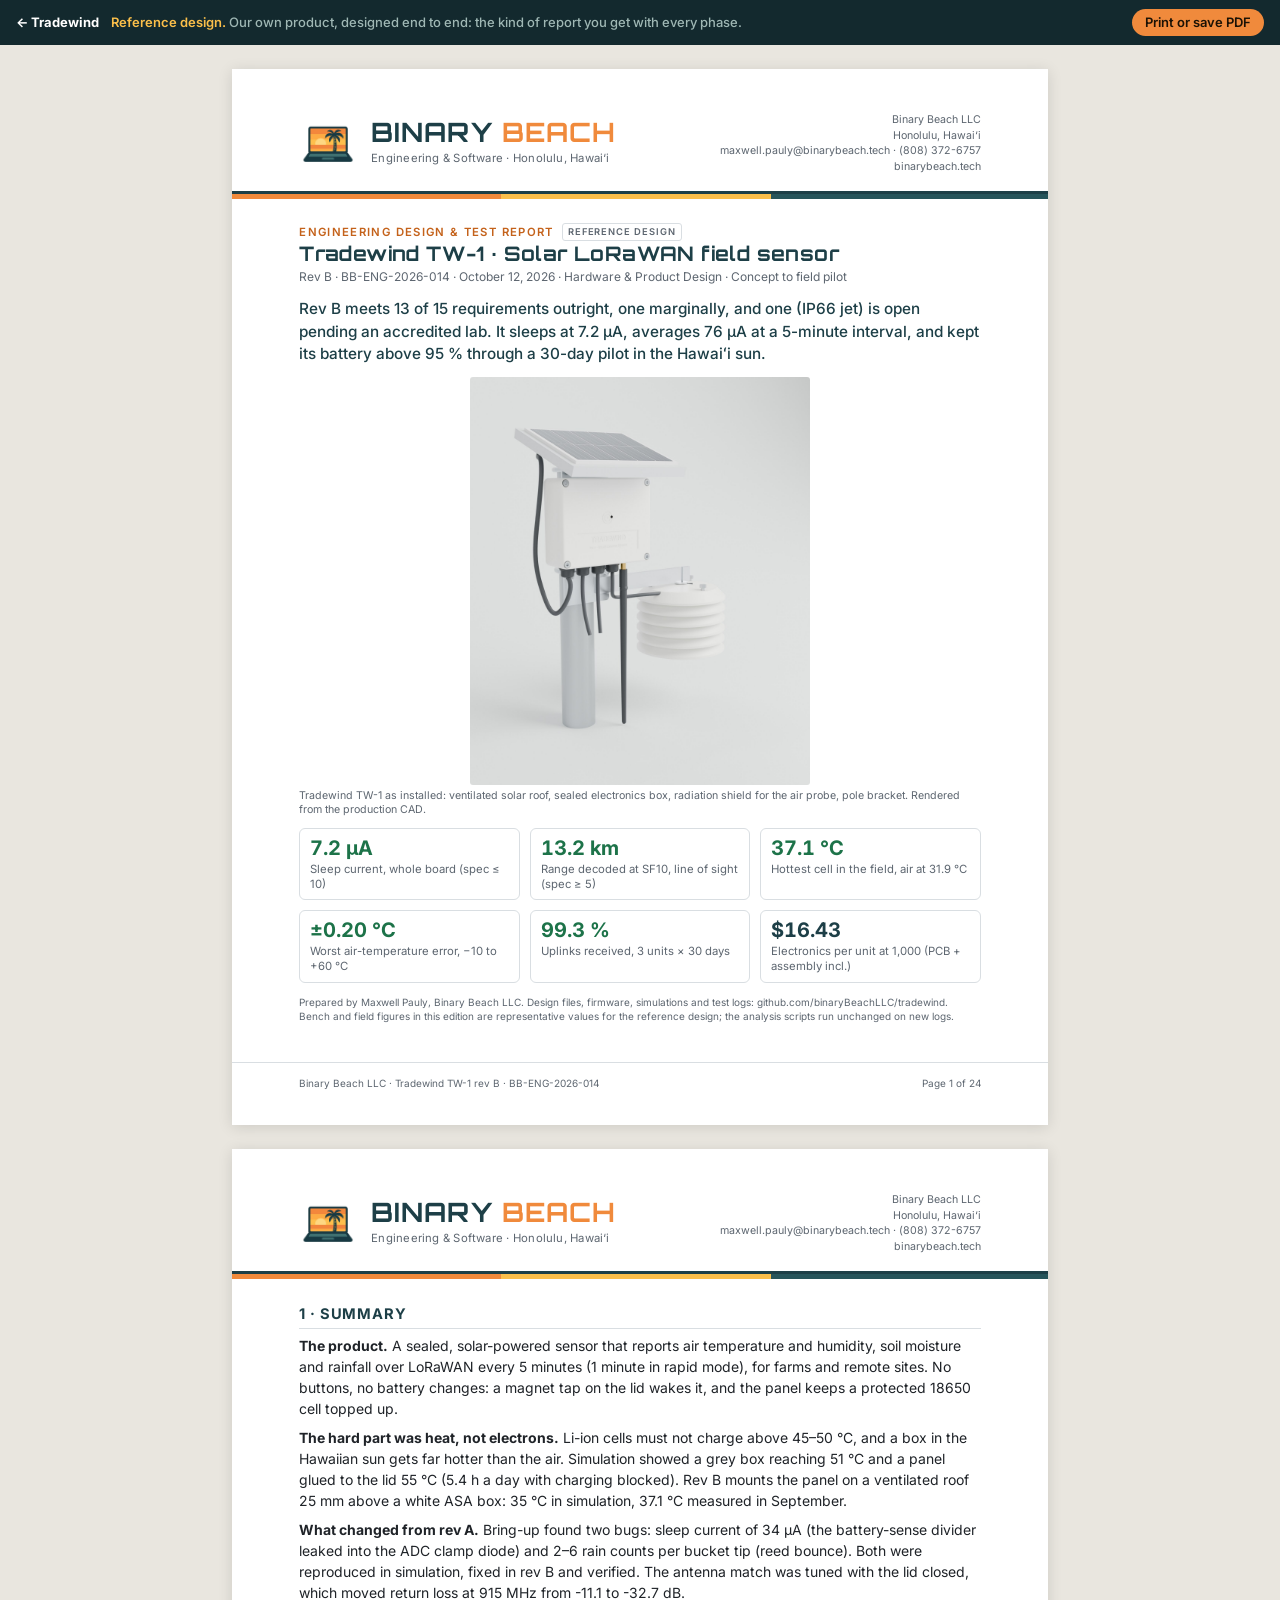
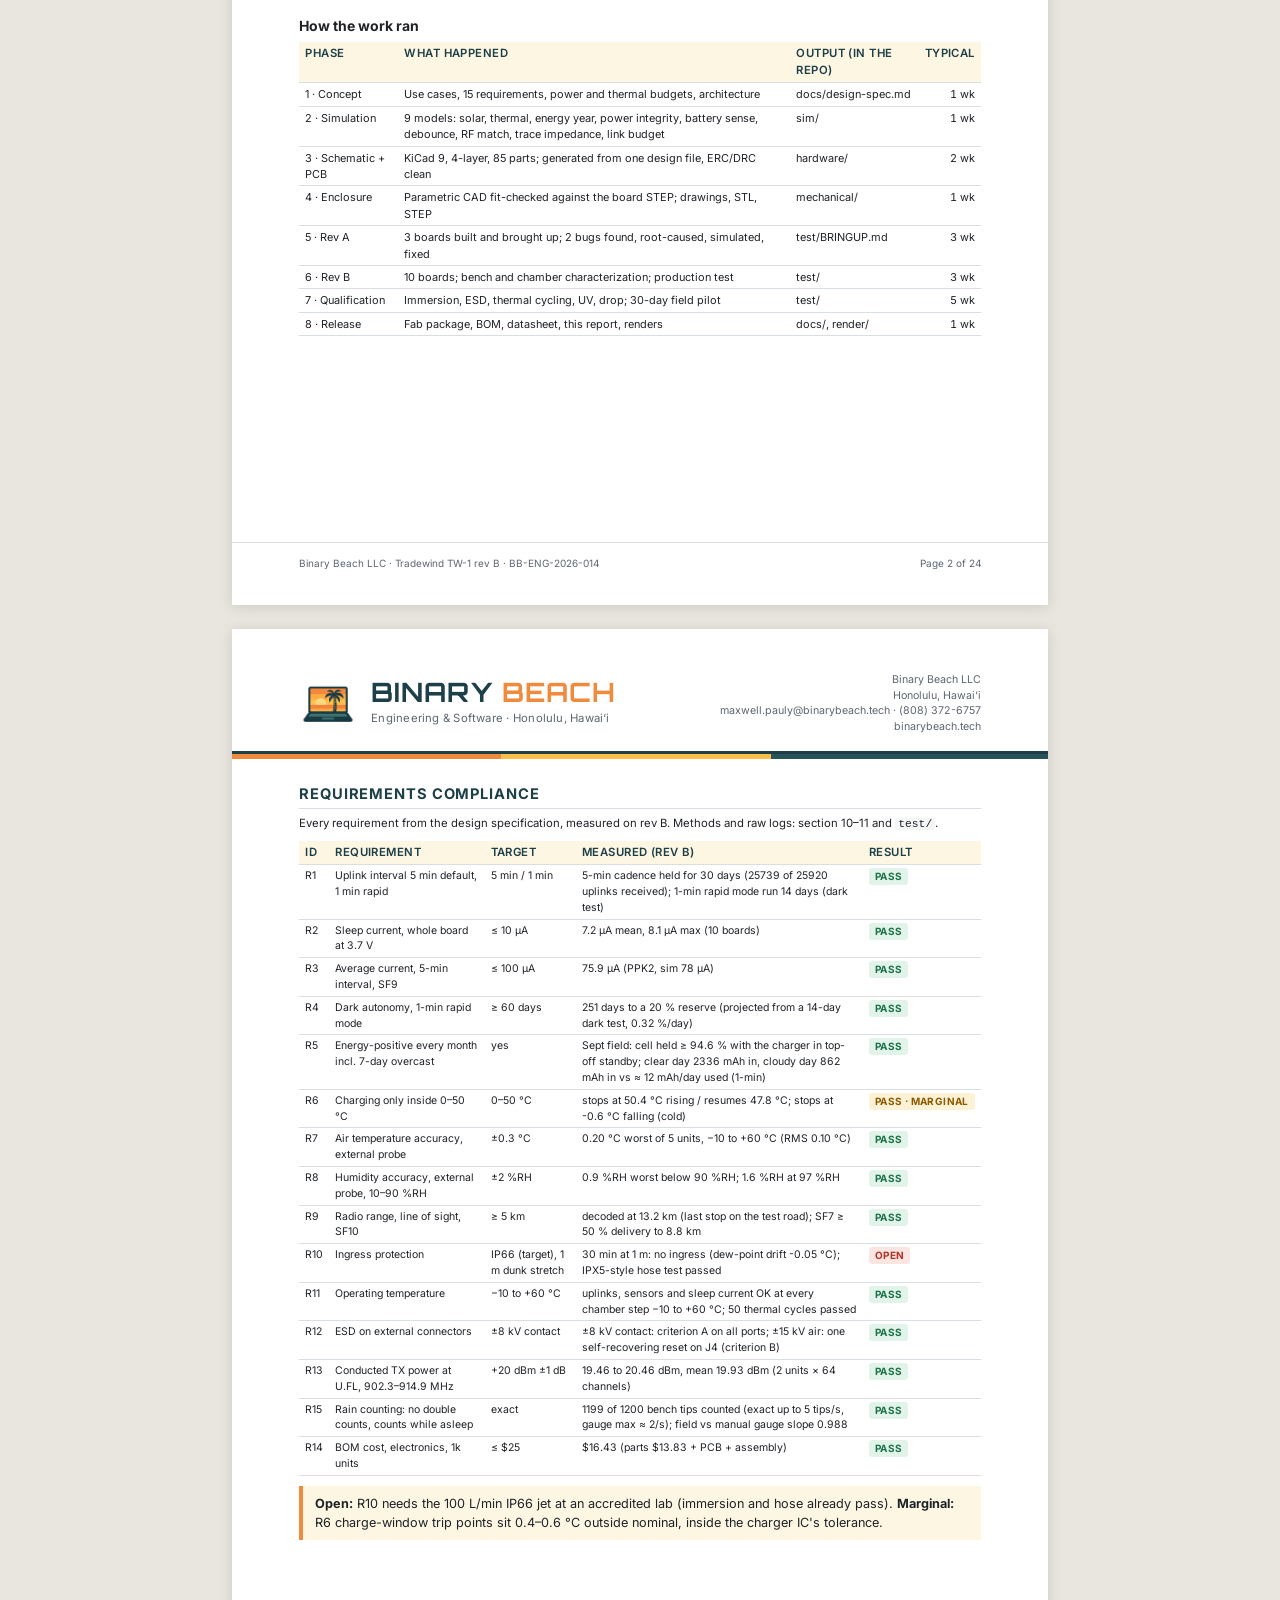
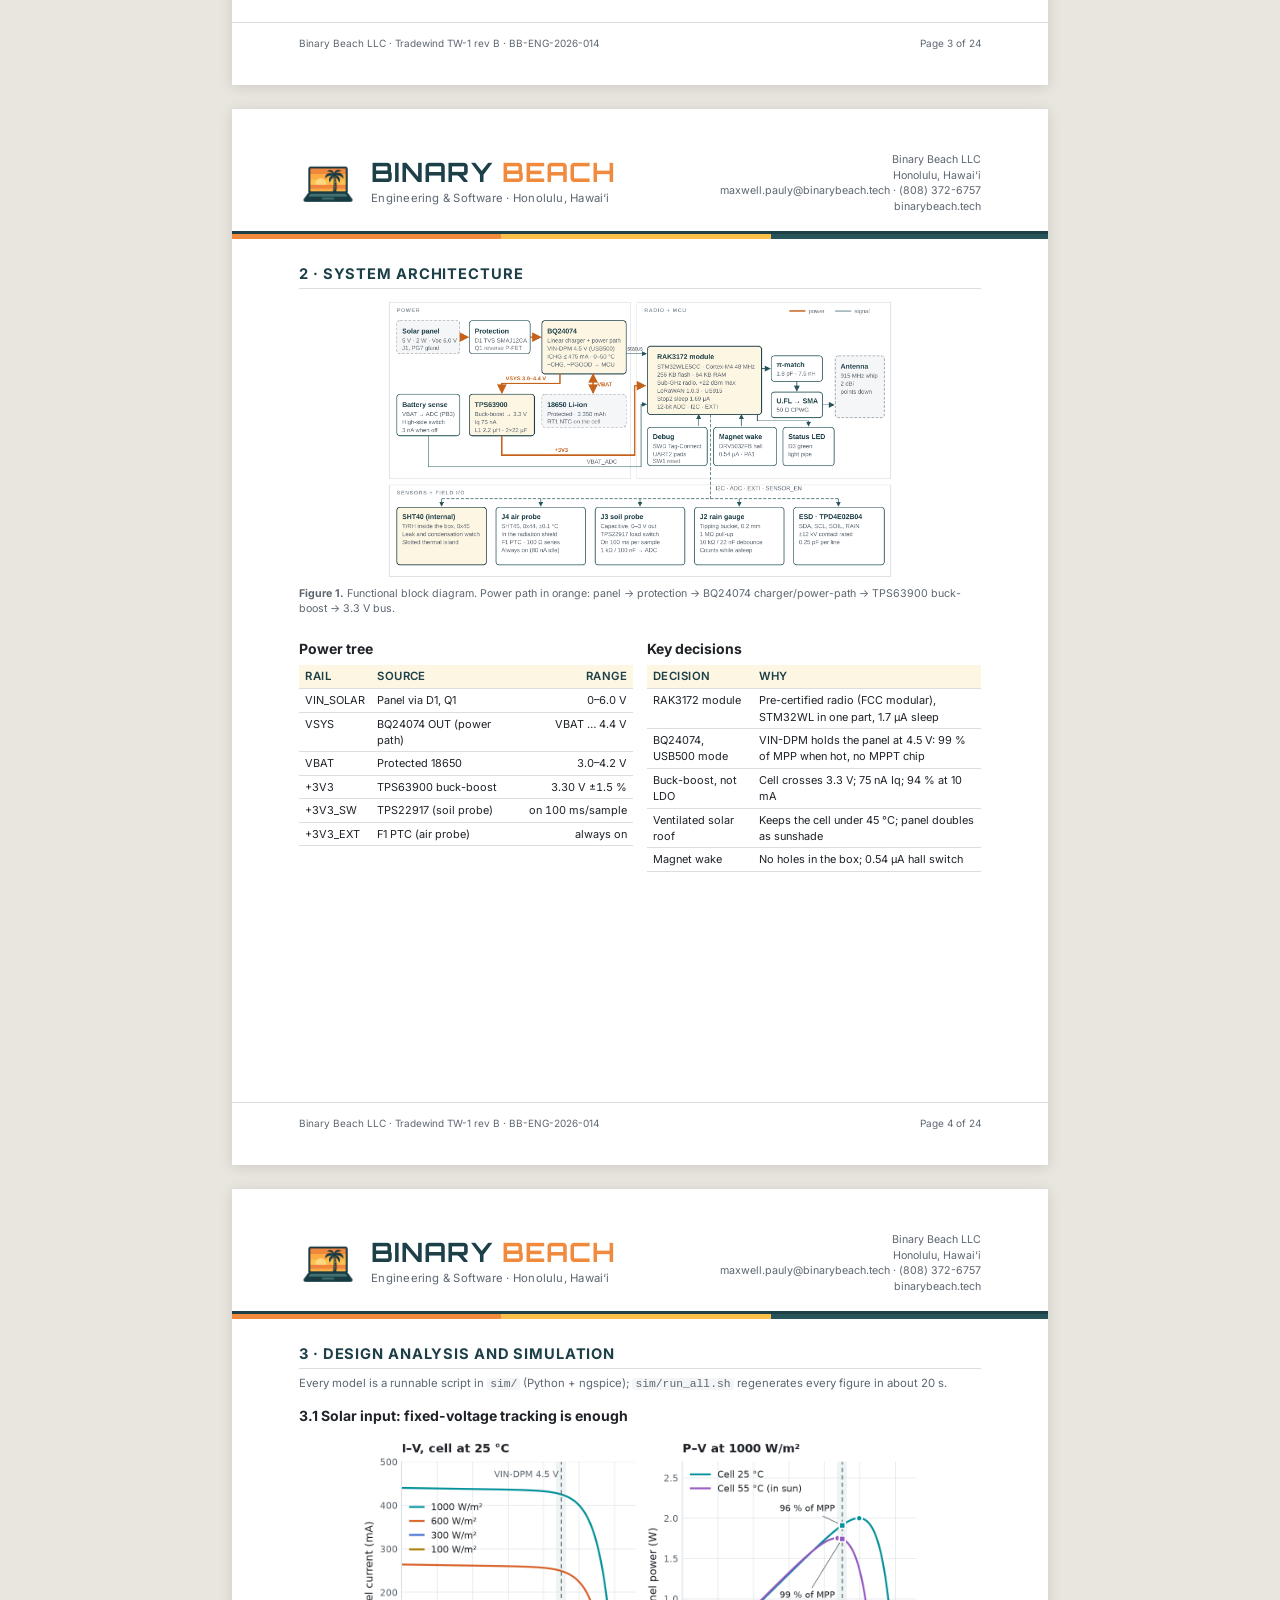
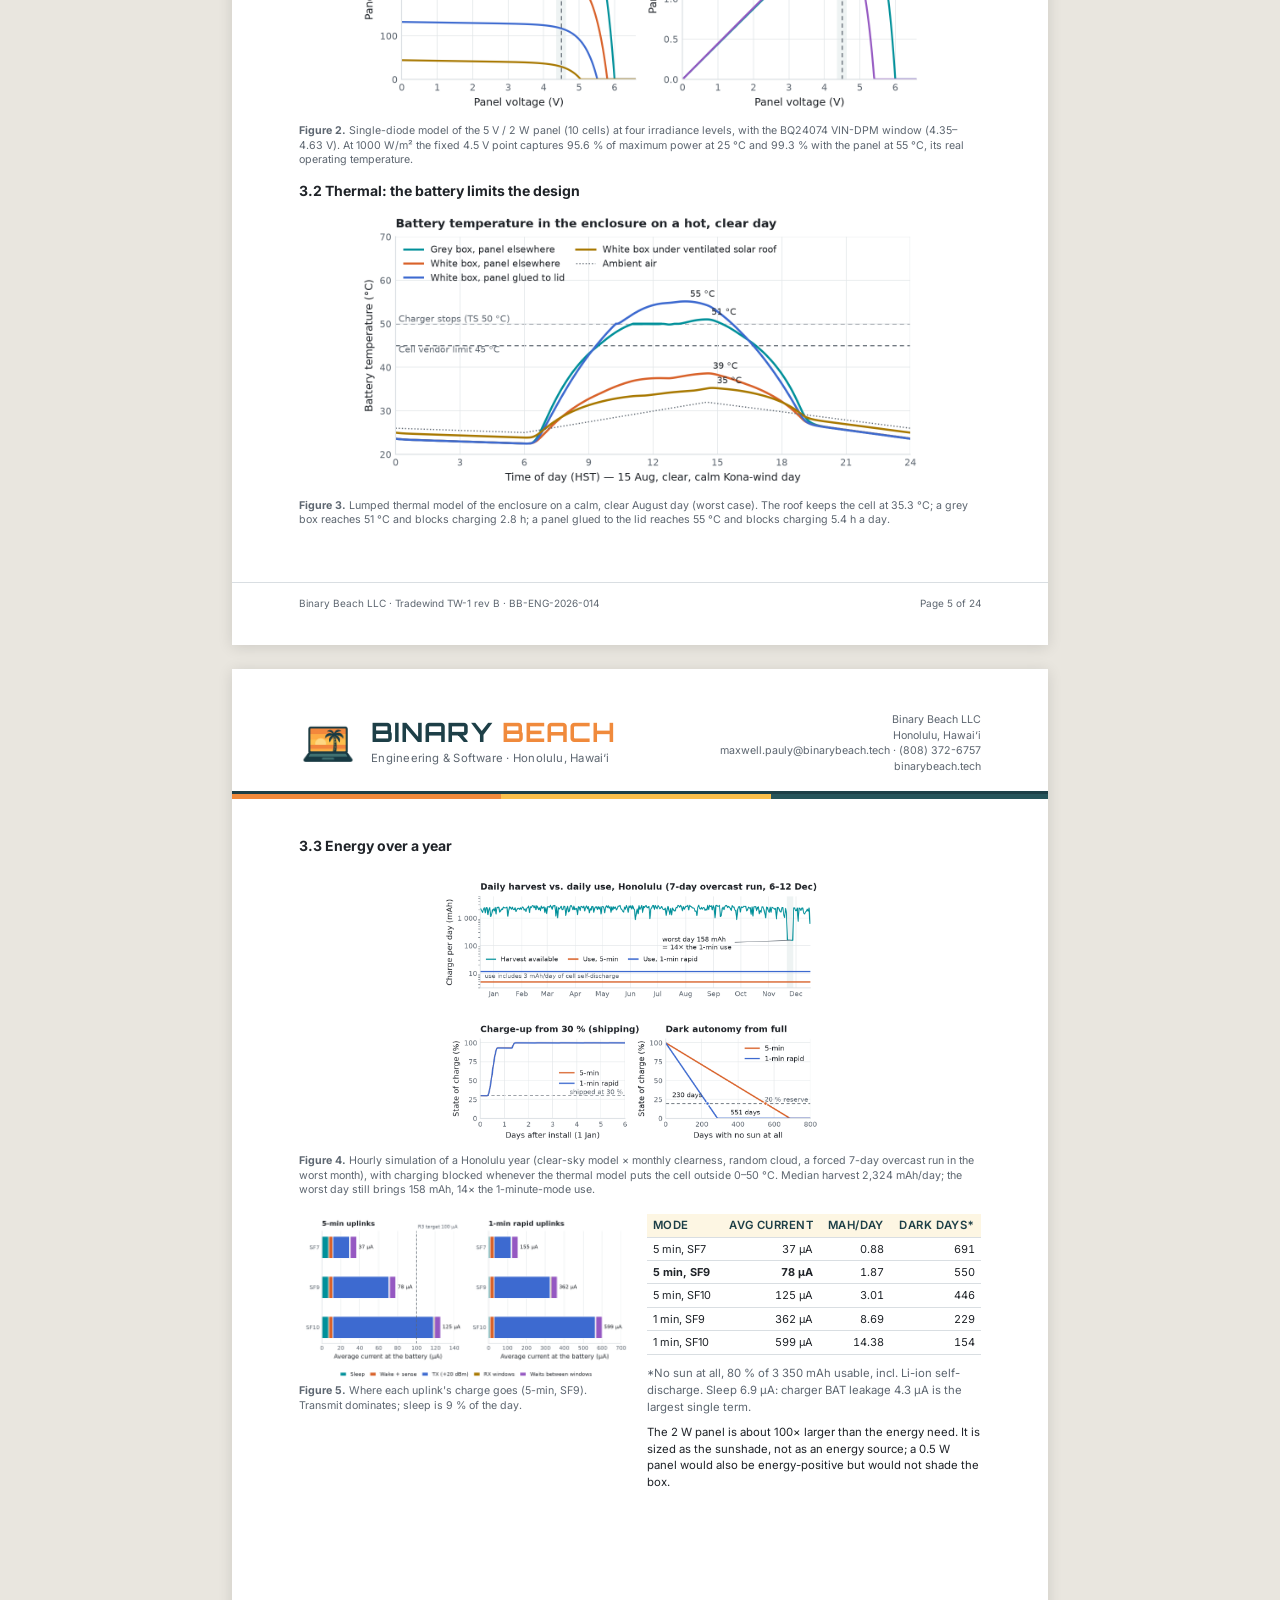
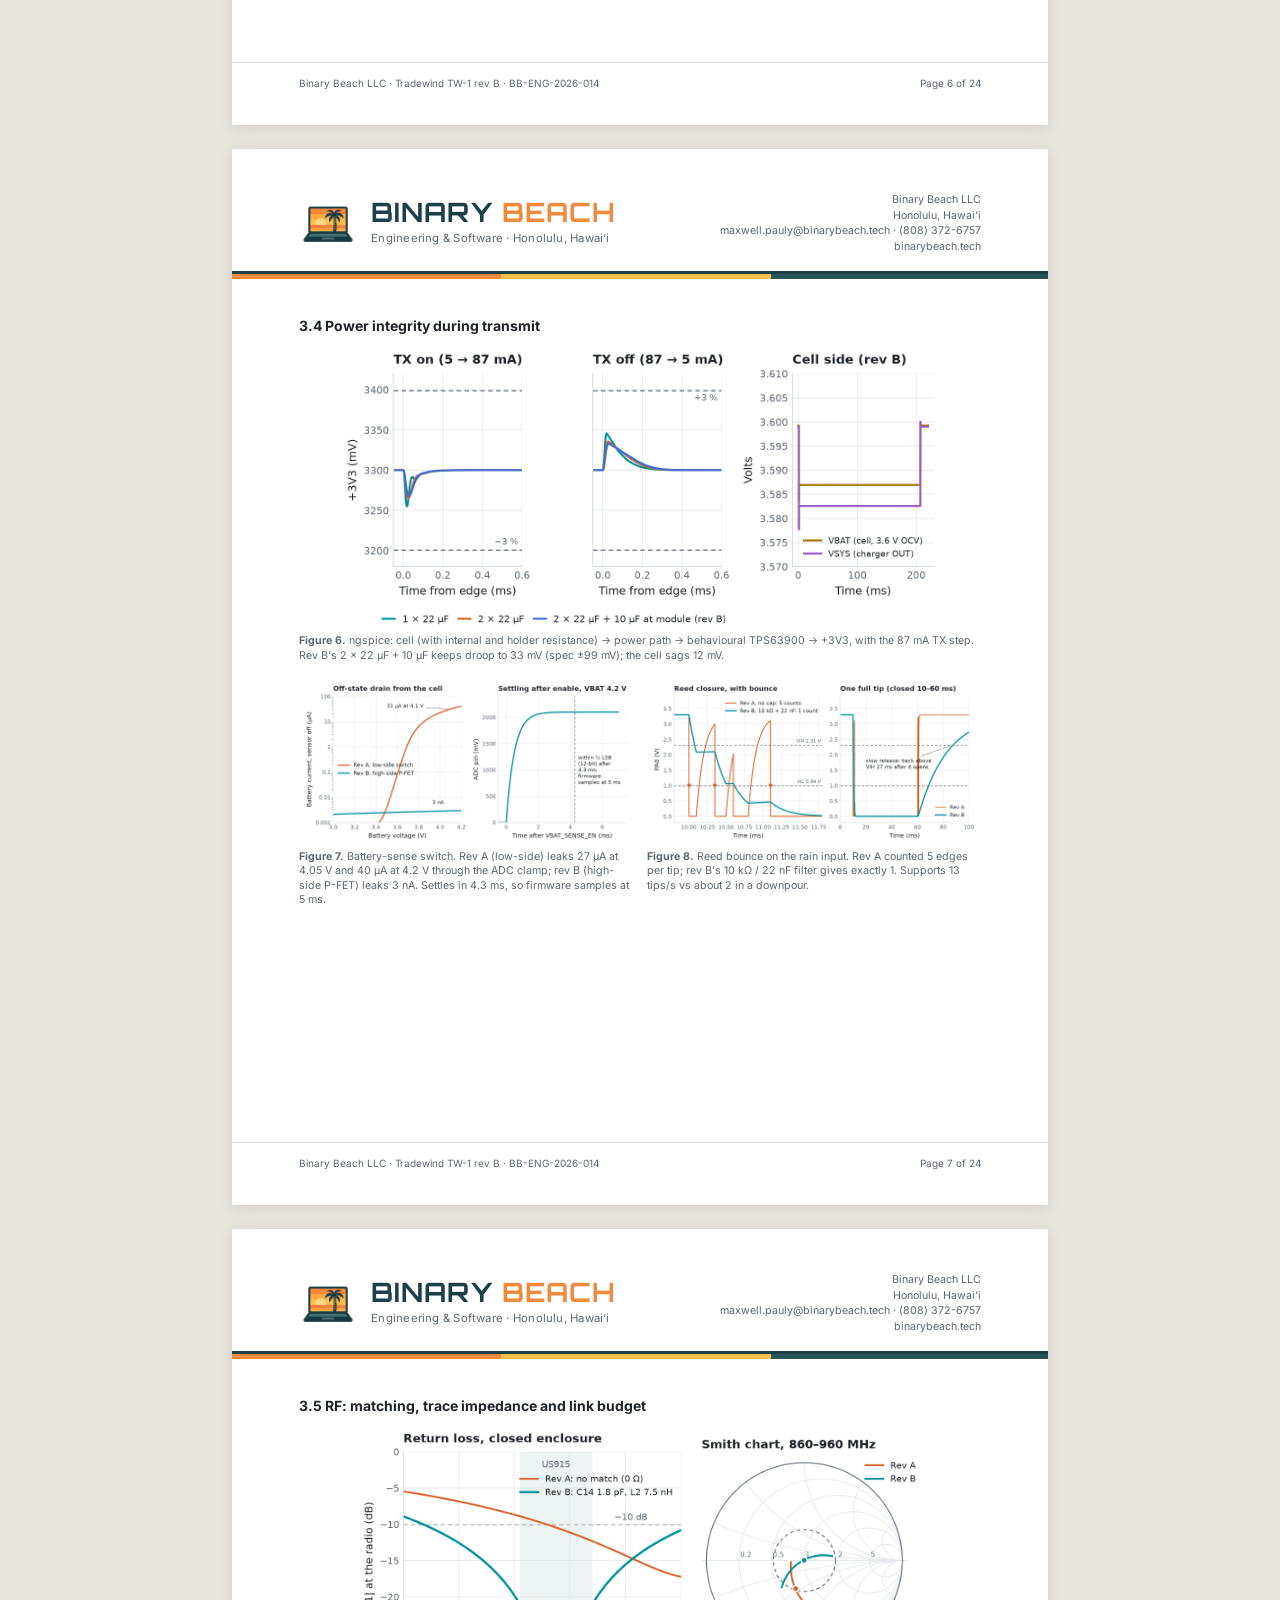
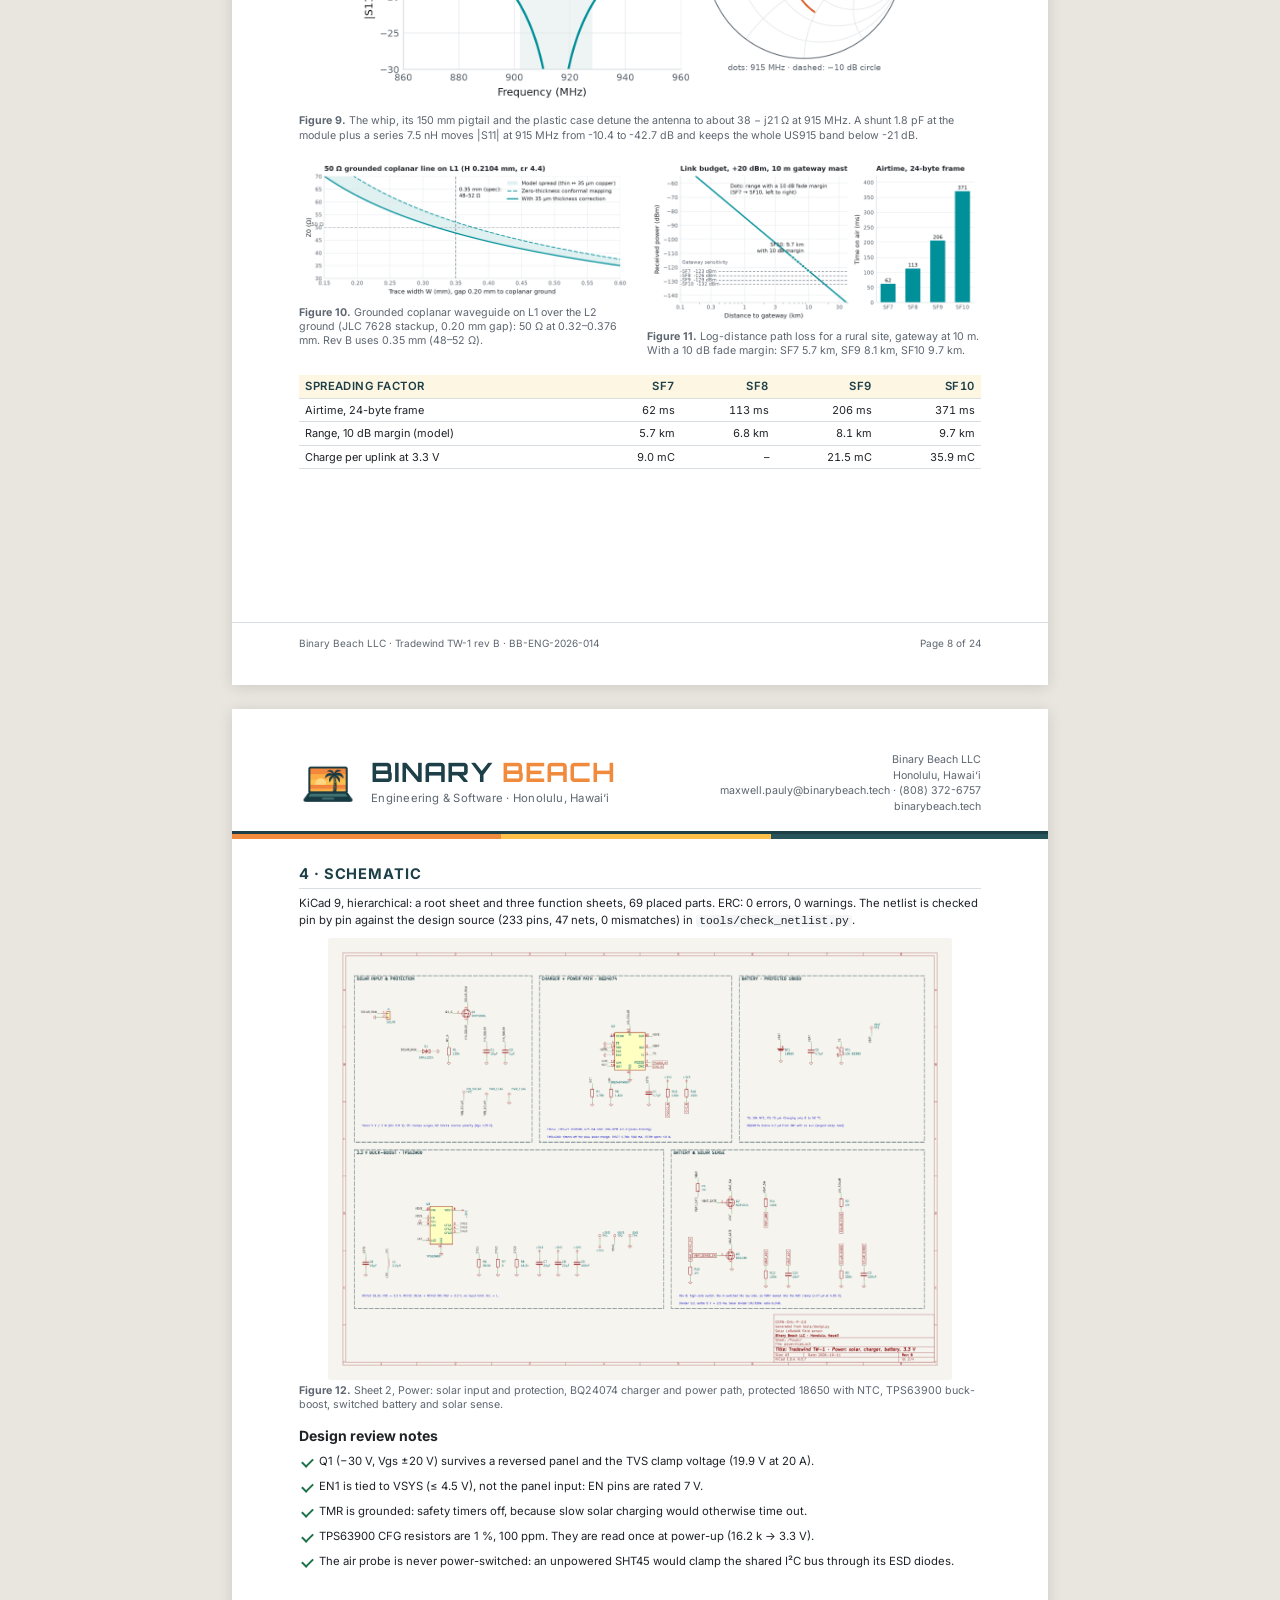
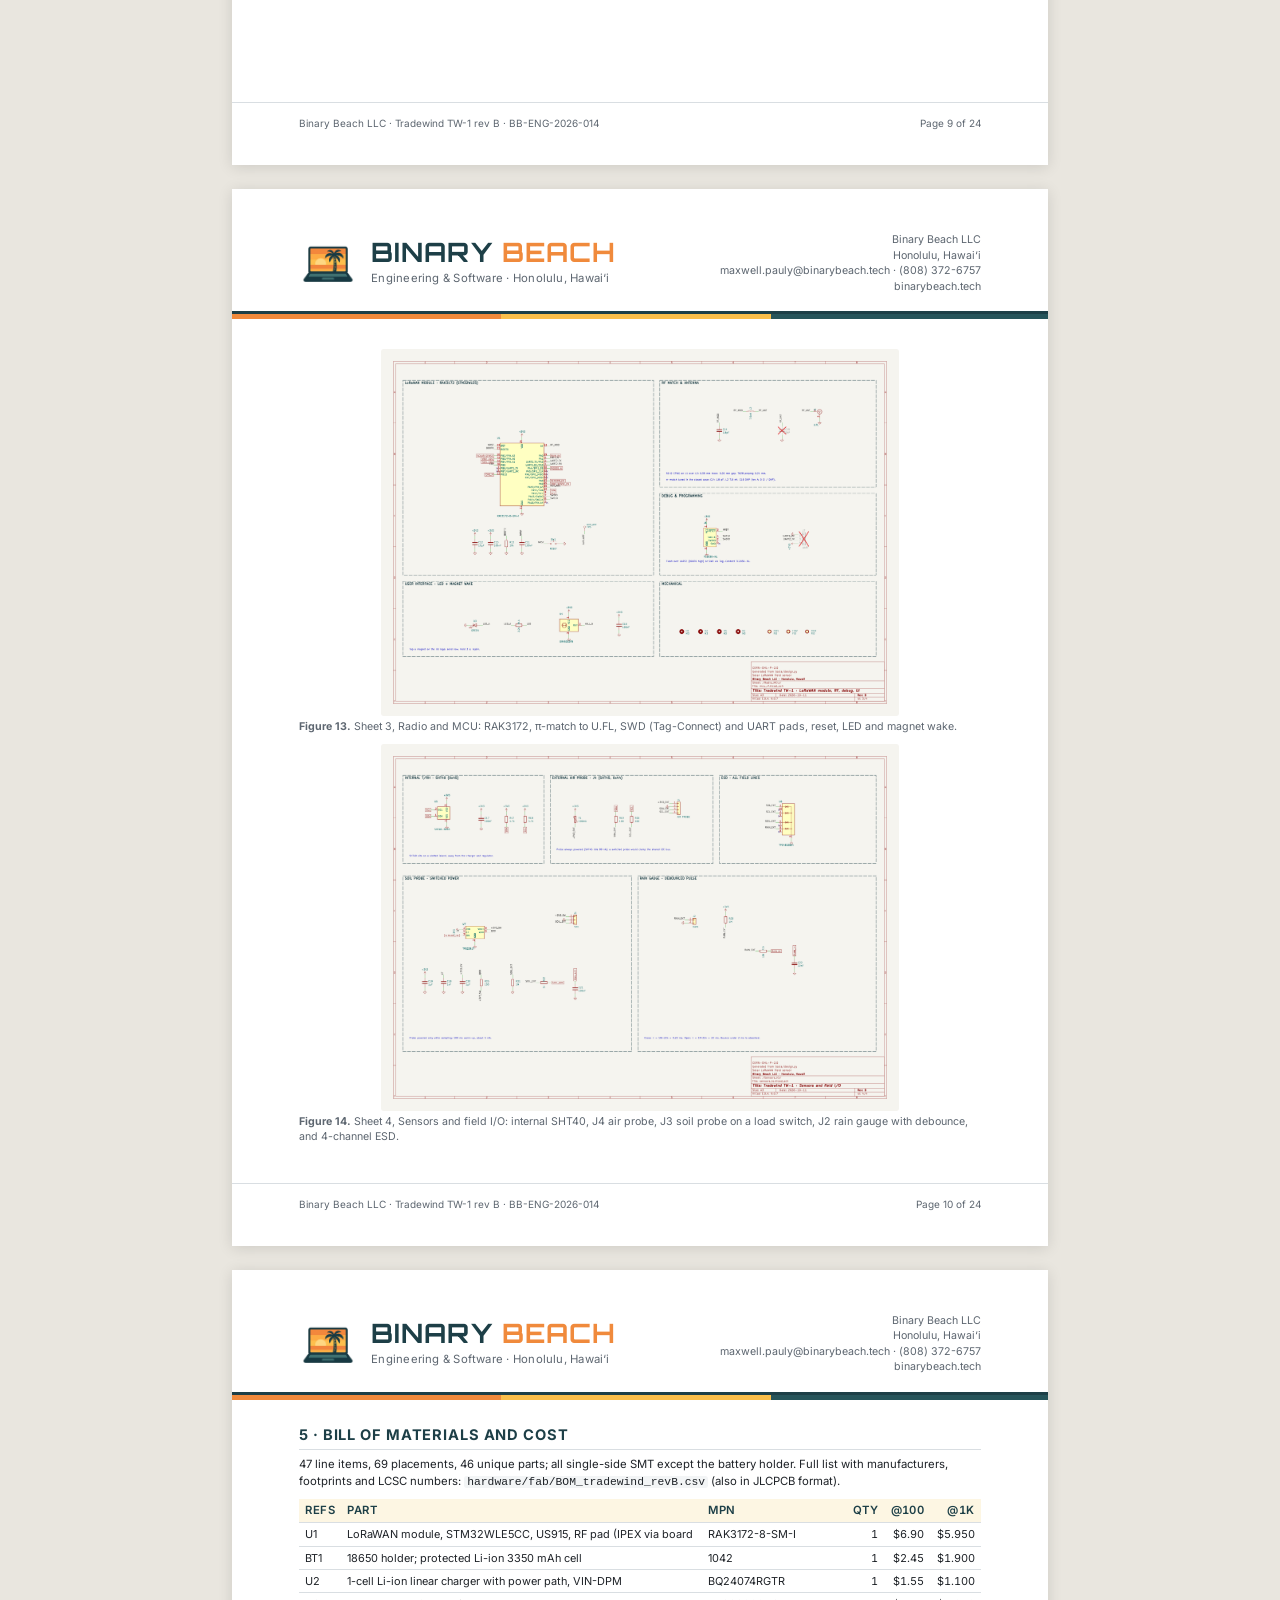
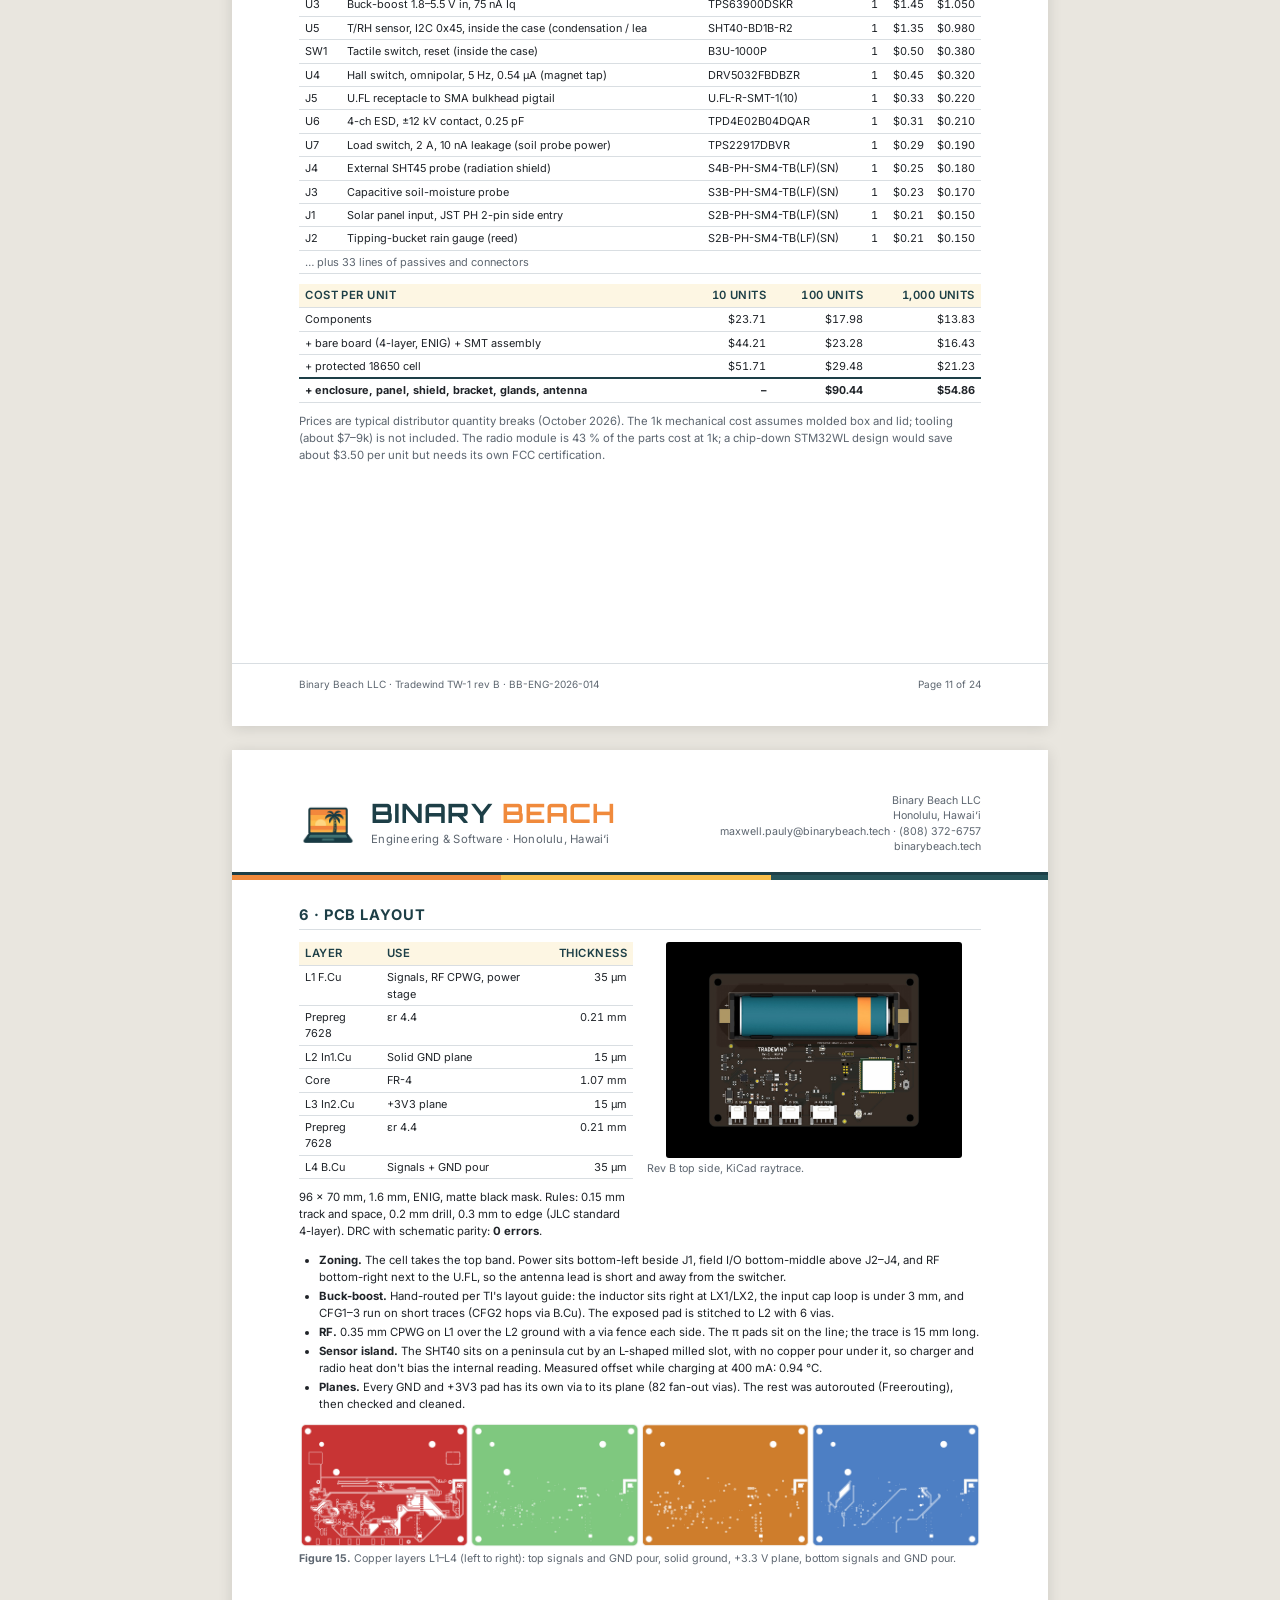
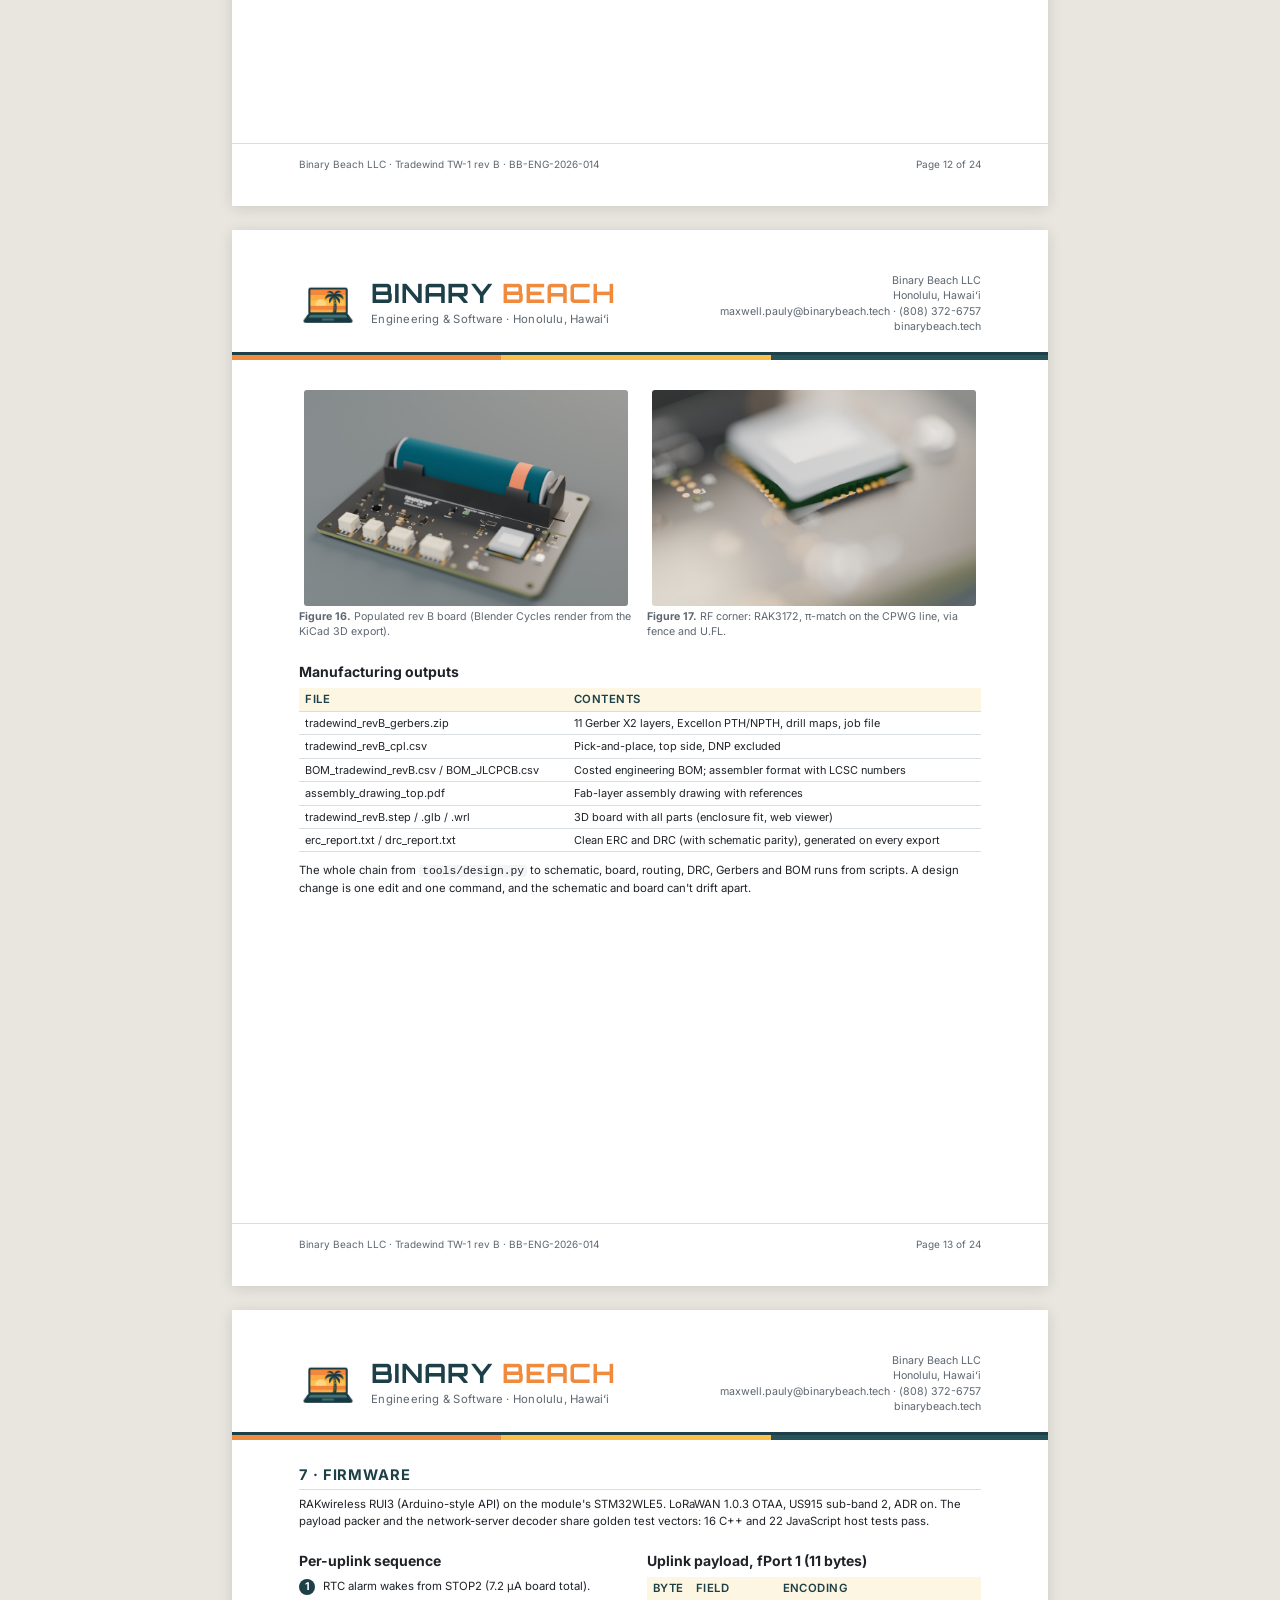
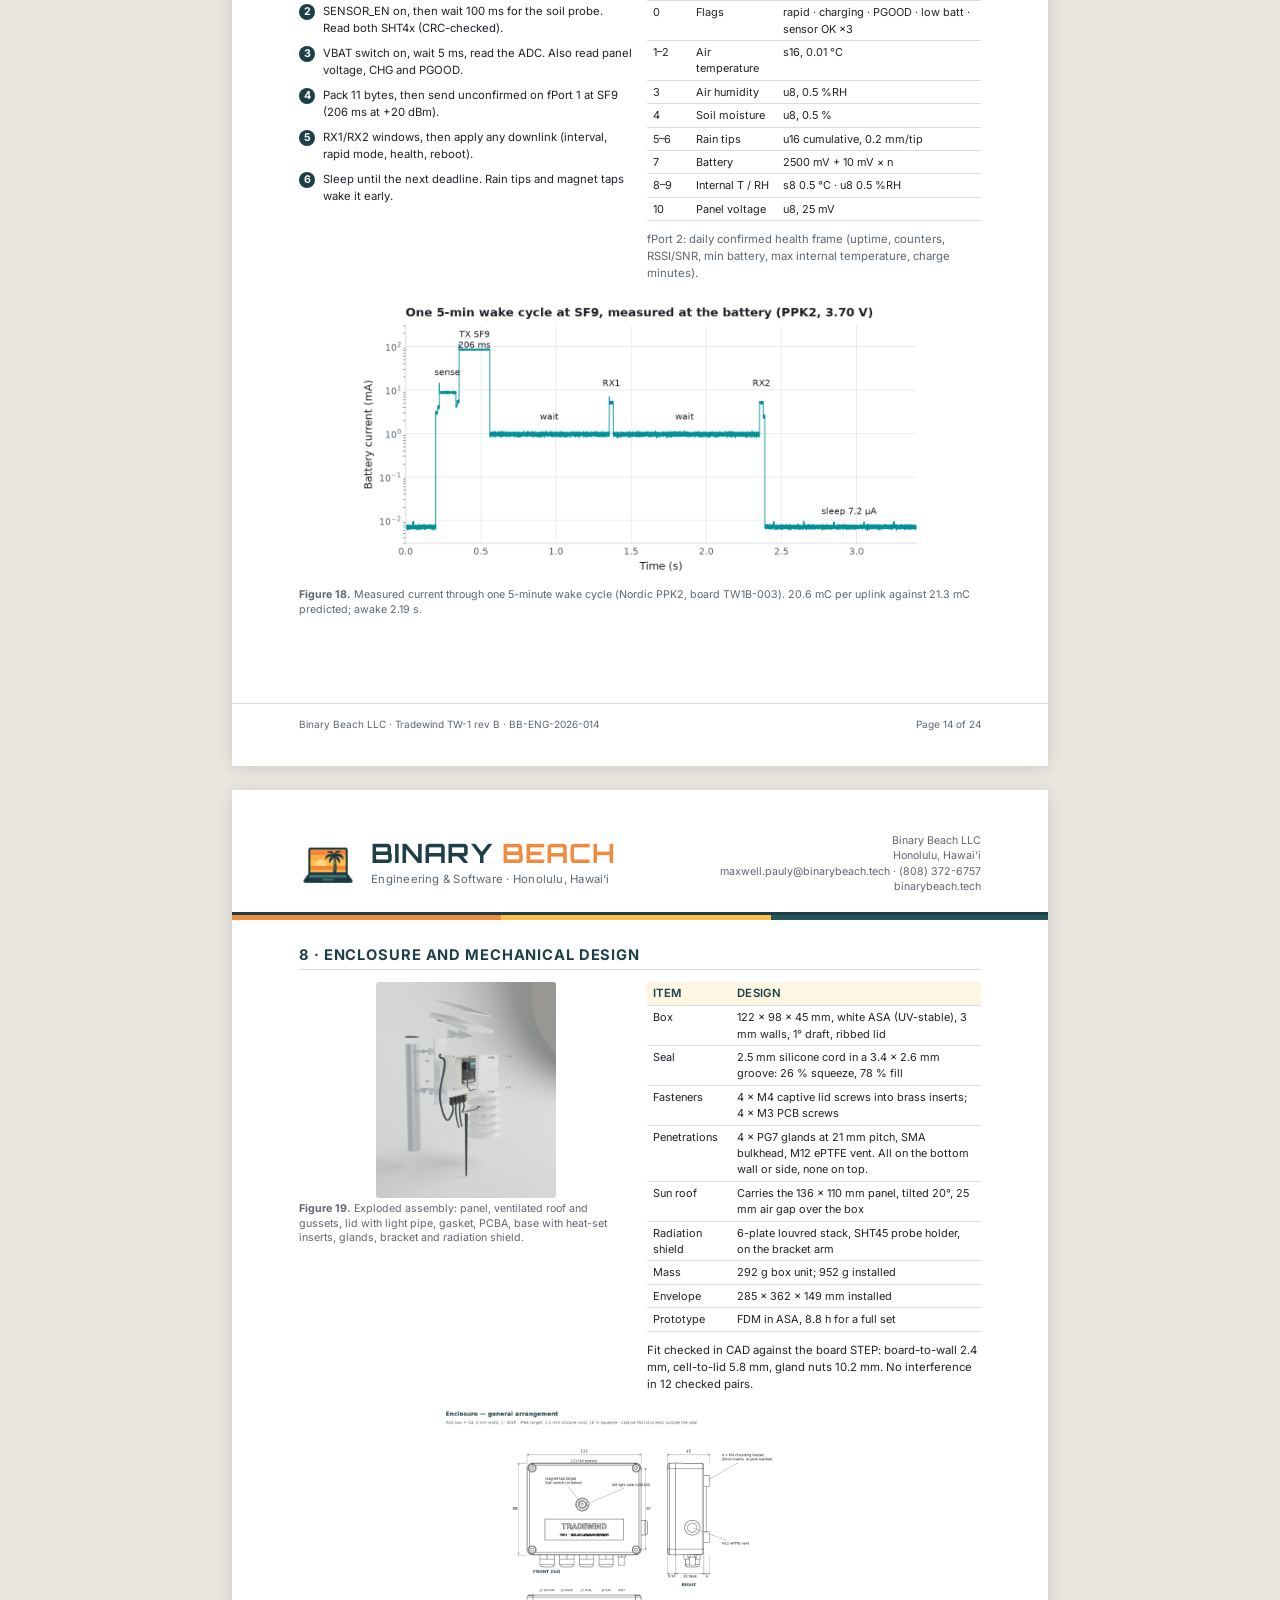
==== docs/report/index.html @ 9e1e72b5 "Tradewind TW-1 rev B: solar LoRaWAN field sensor, concept to field pilot Design-as-code KiCad 9 proj" ====
<!doctype html><html lang="en"><head><meta charset="utf-8"><meta name="viewport" content="width=device-width,initial-scale=1">
<title>Tradewind TW-1 Design &amp; Test Report</title>
<link rel="icon" href="img/logo.png"><link rel="stylesheet" href="letterhead.css">
<style>
.body h2:first-child{margin-top:0}
figure img{border-radius:3px;max-height:3.0in;width:auto!important;max-width:100%}
.grid2 figure img{max-height:2.25in}
figure.tall img{max-height:4.6in}
figure.sch2 img{max-height:3.82in}
figure.hero img{max-height:4.25in}
figcaption{font-size:8pt;line-height:1.35}
table.small{font-size:8.2pt}
.body{padding-top:.25in}
@media print{.page{width:8.5in;max-width:none}.lh,.body,.ft{padding-left:.7in;padding-right:.7in}.lh .contact{display:block}
.grid2{grid-template-columns:1fr 1fr}.stats{grid-template-columns:repeat(var(--n,3),1fr)}.kv{grid-template-columns:150px 1fr}}
.grid2 figure{margin:4px 0 8px}
code{font-size:8.5pt;background:#f3f5f6;padding:0 3px;border-radius:3px}
table.small td,table.small th{padding:3px 6px}
.page{height:auto}
@media print{.page{min-height:11in;height:11in;overflow:hidden}}
</style>
<script>
(function(){var embed=new URLSearchParams(location.search).has('embed')||window.self!==window.top;
if(embed){document.documentElement.classList.add('embed');return}
if(new URLSearchParams(location.search).has('print'))return;
document.addEventListener('DOMContentLoaded',function(){var b=document.createElement('div');b.className='rp-bar';
b.innerHTML='<a href="/hardware/tradewind/">← Tradewind</a><span><b>Reference design.</b> Our own product, designed end to end: the kind of report you get with every phase.</span><button type="button">Print or save PDF</button>';
b.querySelector('button').addEventListener('click',function(){print()});document.body.prepend(b)})})();
</script></head><body>
<div class="page"><div class="lh"><img src="img/logo.png" alt=""><div><div class="wm">BINARY <span>BEACH</span></div>
<div class="tag">Engineering &amp; Software · Honolulu, Hawai‘i</div></div>
<div class="contact">Binary Beach LLC<br>Honolulu, Hawai‘i<br>maxwell.pauly@binarybeach.tech · (808) 372-6757<br>binarybeach.tech</div></div><div class="stripe"></div><div class="body">
<div class="doctype">Engineering design &amp; test report <span class="sample">Reference design</span></div>
<h1>Tradewind TW-1 · Solar LoRaWAN field sensor</h1>
<div class="meta">Rev B · BB-ENG-2026-014 · October 12, 2026 · Hardware &amp; Product Design · Concept to field pilot</div>
<p class="short">Rev B meets 13 of 15 requirements outright, one marginally, and one (IP66 jet) is open pending an accredited lab.
It sleeps at 7.2 µA, averages 76 µA at a 5-minute interval, and kept its battery
above 95 % through a 30-day pilot in the Hawaiʻi sun.</p>
<figure class="hero" style="margin:6px 0 10px"><img src="img/r_product_hero.jpg" style="width:100%;margin:0 auto" alt=""><figcaption>Tradewind TW-1 as installed: ventilated solar roof, sealed electronics box, radiation shield for the air probe, pole bracket. Rendered from the production CAD.</figcaption></figure>
<div class="stats" style="--n:3">
  <div class="stat good"><b>7.2 µA</b><span>Sleep current, whole board (spec ≤ 10)</span></div>
  <div class="stat good"><b>13.2 km</b><span>Range decoded at SF10, line of sight (spec ≥ 5)</span></div>
  <div class="stat good"><b>37.1 °C</b><span>Hottest cell in the field, air at 31.9 °C</span></div>
  <div class="stat good"><b>±0.20 °C</b><span>Worst air-temperature error, −10 to +60 °C</span></div>
  <div class="stat good"><b>99.3 %</b><span>Uplinks received, 3 units × 30 days</span></div>
  <div class="stat"><b>$16.43</b><span>Electronics per unit at 1,000 (PCB + assembly incl.)</span></div>
</div>
<p class="fine">Prepared by Maxwell Pauly, Binary Beach LLC. Design files, firmware, simulations and test logs: github.com/binaryBeachLLC/tradewind.
Bench and field figures in this edition are representative values for the reference design; the analysis scripts run unchanged on new logs.</p>
</div><div class="ft"><span>Binary Beach LLC · Tradewind TW-1 rev B · BB-ENG-2026-014</span><span>Page 1 of 24</span></div></div>
<div class="page"><div class="lh"><img src="img/logo.png" alt=""><div><div class="wm">BINARY <span>BEACH</span></div>
<div class="tag">Engineering &amp; Software · Honolulu, Hawai‘i</div></div>
<div class="contact">Binary Beach LLC<br>Honolulu, Hawai‘i<br>maxwell.pauly@binarybeach.tech · (808) 372-6757<br>binarybeach.tech</div></div><div class="stripe"></div><div class="body">
<h2>1 · Summary</h2>
<p><b>The product.</b> A sealed, solar-powered sensor that reports air temperature and humidity, soil moisture and rainfall
over LoRaWAN every 5 minutes (1 minute in rapid mode), for farms and remote sites. No buttons, no battery changes:
a magnet tap on the lid wakes it, and the panel keeps a protected 18650 cell topped up.</p>
<p><b>The hard part was heat, not electrons.</b> Li-ion cells must not charge above 45–50 °C, and a box in the Hawaiian
sun gets far hotter than the air. Simulation showed a grey box reaching 51 °C and a panel glued to the
lid 55 °C (5.4 h a day with charging blocked). Rev B mounts the panel on a ventilated roof
25 mm above a white ASA box: 35 °C in simulation, 37.1 °C measured in September.</p>
<p><b>What changed from rev A.</b> Bring-up found two bugs: sleep current of 34 µA (the battery-sense divider leaked into the ADC
clamp diode) and 2–6 rain counts per bucket tip (reed bounce). Both were reproduced in simulation, fixed in rev B and verified.
The antenna match was tuned with the lid closed, which moved return loss at 915 MHz from -11.1 to -32.7 dB.</p>
<h3>How the work ran</h3>
<table class="small"><tr><th>Phase</th><th>What happened</th><th>Output (in the repo)</th><th class="n">Typical</th></tr>
<tr><td>1 · Concept</td><td>Use cases, 15 requirements, power and thermal budgets, architecture</td><td>docs/design-spec.md</td><td class="n">1 wk</td></tr>
<tr><td>2 · Simulation</td><td>9 models: solar, thermal, energy year, power integrity, battery sense, debounce, RF match, trace impedance, link budget</td><td>sim/</td><td class="n">1 wk</td></tr>
<tr><td>3 · Schematic + PCB</td><td>KiCad 9, 4-layer, 85 parts; generated from one design file, ERC/DRC clean</td><td>hardware/</td><td class="n">2 wk</td></tr>
<tr><td>4 · Enclosure</td><td>Parametric CAD fit-checked against the board STEP; drawings, STL, STEP</td><td>mechanical/</td><td class="n">1 wk</td></tr>
<tr><td>5 · Rev A</td><td>3 boards built and brought up; 2 bugs found, root-caused, simulated, fixed</td><td>test/BRINGUP.md</td><td class="n">3 wk</td></tr>
<tr><td>6 · Rev B</td><td>10 boards; bench and chamber characterization; production test</td><td>test/</td><td class="n">3 wk</td></tr>
<tr><td>7 · Qualification</td><td>Immersion, ESD, thermal cycling, UV, drop; 30-day field pilot</td><td>test/</td><td class="n">5 wk</td></tr>
<tr><td>8 · Release</td><td>Fab package, BOM, datasheet, this report, renders</td><td>docs/, render/</td><td class="n">1 wk</td></tr></table>
</div><div class="ft"><span>Binary Beach LLC · Tradewind TW-1 rev B · BB-ENG-2026-014</span><span>Page 2 of 24</span></div></div>
<div class="page"><div class="lh"><img src="img/logo.png" alt=""><div><div class="wm">BINARY <span>BEACH</span></div>
<div class="tag">Engineering &amp; Software · Honolulu, Hawai‘i</div></div>
<div class="contact">Binary Beach LLC<br>Honolulu, Hawai‘i<br>maxwell.pauly@binarybeach.tech · (808) 372-6757<br>binarybeach.tech</div></div><div class="stripe"></div><div class="body">
<h2>Requirements compliance</h2>
<p class="small">Every requirement from the design specification, measured on rev B. Methods and raw logs: section 10–11 and <code>test/</code>.</p>
<table class="small" style="font-size:7.9pt"><tr><th>ID</th><th>Requirement</th><th>Target</th><th>Measured (rev B)</th><th>Result</th></tr><tr><td>R1</td><td>Uplink interval 5 min default, 1 min rapid</td><td>5 min / 1 min</td><td>5-min cadence held for 30 days (25739 of 25920 uplinks received); 1-min rapid mode run 14 days (dark test)</td><td><span class="pill ok">pass</span></td></tr><tr><td>R2</td><td>Sleep current, whole board at 3.7 V</td><td>≤ 10 µA</td><td>7.2 µA mean, 8.1 µA max (10 boards)</td><td><span class="pill ok">pass</span></td></tr><tr><td>R3</td><td>Average current, 5-min interval, SF9</td><td>≤ 100 µA</td><td>75.9 µA (PPK2, sim 78 µA)</td><td><span class="pill ok">pass</span></td></tr><tr><td>R4</td><td>Dark autonomy, 1-min rapid mode</td><td>≥ 60 days</td><td>251 days to a 20 % reserve (projected from a 14-day dark test, 0.32 %/day)</td><td><span class="pill ok">pass</span></td></tr><tr><td>R5</td><td>Energy-positive every month incl. 7-day overcast</td><td>yes</td><td>Sept field: cell held ≥ 94.6 % with the charger in top-off standby; clear day 2336 mAh in, cloudy day 862 mAh in vs ≈ 12 mAh/day used (1-min)</td><td><span class="pill ok">pass</span></td></tr><tr><td>R6</td><td>Charging only inside 0–50 °C</td><td>0–50 °C</td><td>stops at 50.4 °C rising / resumes 47.8 °C; stops at -0.6 °C falling (cold)</td><td><span class="pill warn">pass · marginal</span></td></tr><tr><td>R7</td><td>Air temperature accuracy, external probe</td><td>±0.3 °C</td><td>0.20 °C worst of 5 units, −10 to +60 °C (RMS 0.10 °C)</td><td><span class="pill ok">pass</span></td></tr><tr><td>R8</td><td>Humidity accuracy, external probe, 10–90 %RH</td><td>±2 %RH</td><td>0.9 %RH worst below 90 %RH; 1.6 %RH at 97 %RH</td><td><span class="pill ok">pass</span></td></tr><tr><td>R9</td><td>Radio range, line of sight, SF10</td><td>≥ 5 km</td><td>decoded at 13.2 km (last stop on the test road); SF7 ≥ 50 % delivery to 8.8 km</td><td><span class="pill ok">pass</span></td></tr><tr><td>R10</td><td>Ingress protection</td><td>IP66 (target), 1 m dunk stretch</td><td>30 min at 1 m: no ingress (dew-point drift -0.05 °C); IPX5-style hose test passed</td><td><span class="pill bad">open</span></td></tr><tr><td>R11</td><td>Operating temperature</td><td>−10 to +60 °C</td><td>uplinks, sensors and sleep current OK at every chamber step −10 to +60 °C; 50 thermal cycles passed</td><td><span class="pill ok">pass</span></td></tr><tr><td>R12</td><td>ESD on external connectors</td><td>±8 kV contact</td><td>±8 kV contact: criterion A on all ports; ±15 kV air: one self-recovering reset on J4 (criterion B)</td><td><span class="pill ok">pass</span></td></tr><tr><td>R13</td><td>Conducted TX power at U.FL, 902.3–914.9 MHz</td><td>+20 dBm ±1 dB</td><td>19.46 to 20.46 dBm, mean 19.93 dBm (2 units × 64 channels)</td><td><span class="pill ok">pass</span></td></tr><tr><td>R15</td><td>Rain counting: no double counts, counts while asleep</td><td>exact</td><td>1199 of 1200 bench tips counted (exact up to 5 tips/s, gauge max ≈ 2/s); field vs manual gauge slope 0.988</td><td><span class="pill ok">pass</span></td></tr><tr><td>R14</td><td>BOM cost, electronics, 1k units</td><td>≤ $25</td><td>$16.43 (parts $13.83 + PCB + assembly)</td><td><span class="pill ok">pass</span></td></tr></table>
<div class="callout"><b>Open:</b> R10 needs the 100 L/min IP66 jet at an accredited lab (immersion and hose already pass).
<b>Marginal:</b> R6 charge-window trip points sit 0.4–0.6 °C outside nominal, inside the charger IC's tolerance.</div>
</div><div class="ft"><span>Binary Beach LLC · Tradewind TW-1 rev B · BB-ENG-2026-014</span><span>Page 3 of 24</span></div></div>
<div class="page"><div class="lh"><img src="img/logo.png" alt=""><div><div class="wm">BINARY <span>BEACH</span></div>
<div class="tag">Engineering &amp; Software · Honolulu, Hawai‘i</div></div>
<div class="contact">Binary Beach LLC<br>Honolulu, Hawai‘i<br>maxwell.pauly@binarybeach.tech · (808) 372-6757<br>binarybeach.tech</div></div><div class="stripe"></div><div class="body">
<h2>2 · System architecture</h2>
<figure class="" style="margin:6px 0 10px"><img src="img/block_diagram.png" style="width:100%;margin:0 auto" alt=""><figcaption><b>Figure 1.</b> Functional block diagram. Power path in orange: panel → protection → BQ24074 charger/power-path → TPS63900 buck-boost → 3.3 V bus.</figcaption></figure>
<div class="grid2">
<div>
<h3>Power tree</h3>
<table class="small">
<tr><th>Rail</th><th>Source</th><th class="n">Range</th></tr>
<tr><td>VIN_SOLAR</td><td>Panel via D1, Q1</td><td class="n">0–6.0 V</td></tr>
<tr><td>VSYS</td><td>BQ24074 OUT (power path)</td><td class="n">VBAT … 4.4 V</td></tr>
<tr><td>VBAT</td><td>Protected 18650</td><td class="n">3.0–4.2 V</td></tr>
<tr><td>+3V3</td><td>TPS63900 buck-boost</td><td class="n">3.30 V ±1.5 %</td></tr>
<tr><td>+3V3_SW</td><td>TPS22917 (soil probe)</td><td class="n">on 100 ms/sample</td></tr>
<tr><td>+3V3_EXT</td><td>F1 PTC (air probe)</td><td class="n">always on</td></tr>
</table>
</div>
<div>
<h3>Key decisions</h3>
<table class="small">
<tr><th>Decision</th><th>Why</th></tr>
<tr><td>RAK3172 module</td><td>Pre-certified radio (FCC modular), STM32WL in one part, 1.7 µA sleep</td></tr>
<tr><td>BQ24074, USB500 mode</td><td>VIN-DPM holds the panel at 4.5 V: 99 % of MPP when hot, no MPPT chip</td></tr>
<tr><td>Buck-boost, not LDO</td><td>Cell crosses 3.3 V; 75 nA Iq; 94 % at 10 mA</td></tr>
<tr><td>Ventilated solar roof</td><td>Keeps the cell under 45 °C; panel doubles as sunshade</td></tr>
<tr><td>Magnet wake</td><td>No holes in the box; 0.54 µA hall switch</td></tr>
</table>
</div></div>
</div><div class="ft"><span>Binary Beach LLC · Tradewind TW-1 rev B · BB-ENG-2026-014</span><span>Page 4 of 24</span></div></div>
<div class="page"><div class="lh"><img src="img/logo.png" alt=""><div><div class="wm">BINARY <span>BEACH</span></div>
<div class="tag">Engineering &amp; Software · Honolulu, Hawai‘i</div></div>
<div class="contact">Binary Beach LLC<br>Honolulu, Hawai‘i<br>maxwell.pauly@binarybeach.tech · (808) 372-6757<br>binarybeach.tech</div></div><div class="stripe"></div><div class="body">
<h2>3 · Design analysis and simulation</h2>
<p class="small muted">Every model is a runnable script in <code>sim/</code> (Python + ngspice); <code>sim/run_all.sh</code> regenerates every figure in about 20 s.</p>
<h3>3.1 Solar input: fixed-voltage tracking is enough</h3>
<figure class="" style="margin:6px 0 10px"><img src="img/sim_solar_iv.png" style="width:100%;margin:0 auto" alt=""><figcaption><b>Figure 2.</b> Single-diode model of the 5 V / 2 W panel (10 cells) at four irradiance levels, with the BQ24074 VIN-DPM window (4.35–4.63 V). At 1000 W/m² the fixed 4.5 V point captures 95.6 % of maximum power at 25 °C and 99.3 % with the panel at 55 °C, its real operating temperature.</figcaption></figure>
<h3>3.2 Thermal: the battery limits the design</h3>
<figure class="" style="margin:6px 0 10px"><img src="img/sim_thermal_enclosure.png" style="width:100%;margin:0 auto" alt=""><figcaption><b>Figure 3.</b> Lumped thermal model of the enclosure on a calm, clear August day (worst case). The roof keeps the cell at 35.3 °C; a grey box reaches 51 °C and blocks charging 2.8 h; a panel glued to the lid reaches 55 °C and blocks charging 5.4 h a day.</figcaption></figure>
</div><div class="ft"><span>Binary Beach LLC · Tradewind TW-1 rev B · BB-ENG-2026-014</span><span>Page 5 of 24</span></div></div>
<div class="page"><div class="lh"><img src="img/logo.png" alt=""><div><div class="wm">BINARY <span>BEACH</span></div>
<div class="tag">Engineering &amp; Software · Honolulu, Hawai‘i</div></div>
<div class="contact">Binary Beach LLC<br>Honolulu, Hawai‘i<br>maxwell.pauly@binarybeach.tech · (808) 372-6757<br>binarybeach.tech</div></div><div class="stripe"></div><div class="body">
<h3>3.3 Energy over a year</h3>
<figure class="" style="margin:6px 0 10px"><img src="img/sim_energy_year.png" style="width:100%;margin:0 auto" alt=""><figcaption><b>Figure 4.</b> Hourly simulation of a Honolulu year (clear-sky model × monthly clearness, random cloud, a forced 7-day overcast run in the worst month), with charging blocked whenever the thermal model puts the cell outside 0–50 °C. Median harvest 2,324 mAh/day; the worst day still brings 158 mAh, 14× the 1-minute-mode use.</figcaption></figure>
<div class="grid2">
<div><figure class="" style="margin:6px 0 10px"><img src="img/sim_power_budget.png" style="width:100%;margin:0 auto" alt=""><figcaption><b>Figure 5.</b> Where each uplink's charge goes (5-min, SF9). Transmit dominates; sleep is 9 % of the day.</figcaption></figure></div>
<div>
<table class="small"><tr><th>Mode</th><th class="n">Avg current</th><th class="n">mAh/day</th><th class="n">Dark days*</th></tr>
<tr><td>5 min, SF7</td><td class="n">37 µA</td><td class="n">0.88</td><td class="n">691</td></tr>
<tr><td><b>5 min, SF9</b></td><td class="n"><b>78 µA</b></td><td class="n">1.87</td><td class="n">550</td></tr>
<tr><td>5 min, SF10</td><td class="n">125 µA</td><td class="n">3.01</td><td class="n">446</td></tr>
<tr><td>1 min, SF9</td><td class="n">362 µA</td><td class="n">8.69</td><td class="n">229</td></tr>
<tr><td>1 min, SF10</td><td class="n">599 µA</td><td class="n">14.38</td><td class="n">154</td></tr>
</table>
<p class="small muted">*No sun at all, 80 % of 3 350 mAh usable, incl. Li-ion self-discharge. Sleep 6.9 µA: charger BAT leakage 4.3 µA is the largest single term.</p>
<p class="small">The 2 W panel is about 100× larger than the energy need. It is sized as the sunshade, not as an energy source;
a 0.5 W panel would also be energy-positive but would not shade the box.</p>
</div></div>
</div><div class="ft"><span>Binary Beach LLC · Tradewind TW-1 rev B · BB-ENG-2026-014</span><span>Page 6 of 24</span></div></div>
<div class="page"><div class="lh"><img src="img/logo.png" alt=""><div><div class="wm">BINARY <span>BEACH</span></div>
<div class="tag">Engineering &amp; Software · Honolulu, Hawai‘i</div></div>
<div class="contact">Binary Beach LLC<br>Honolulu, Hawai‘i<br>maxwell.pauly@binarybeach.tech · (808) 372-6757<br>binarybeach.tech</div></div><div class="stripe"></div><div class="body">
<h3>3.4 Power integrity during transmit</h3>
<figure class="" style="margin:6px 0 10px"><img src="img/sim_tx_droop.png" style="width:100%;margin:0 auto" alt=""><figcaption><b>Figure 6.</b> ngspice: cell (with internal and holder resistance) → power path → behavioural TPS63900 → +3V3, with the 87 mA TX step. Rev B's 2 × 22 µF + 10 µF keeps droop to 33 mV (spec ±99 mV); the cell sags 12 mV.</figcaption></figure>
<div class="grid2">
<div><figure class="" style="margin:6px 0 10px"><img src="img/sim_vbat_sense.png" style="width:100%;margin:0 auto" alt=""><figcaption><b>Figure 7.</b> Battery-sense switch. Rev A (low-side) leaks 27 µA at 4.05 V and 40 µA at 4.2 V through the ADC clamp; rev B (high-side P-FET) leaks 3 nA. Settles in 4.3 ms, so firmware samples at 5 ms.</figcaption></figure></div>
<div><figure class="" style="margin:6px 0 10px"><img src="img/sim_rain_debounce.png" style="width:100%;margin:0 auto" alt=""><figcaption><b>Figure 8.</b> Reed bounce on the rain input. Rev A counted 5 edges per tip; rev B's 10 kΩ / 22 nF filter gives exactly 1. Supports 13 tips/s vs about 2 in a downpour.</figcaption></figure></div>
</div>
</div><div class="ft"><span>Binary Beach LLC · Tradewind TW-1 rev B · BB-ENG-2026-014</span><span>Page 7 of 24</span></div></div>
<div class="page"><div class="lh"><img src="img/logo.png" alt=""><div><div class="wm">BINARY <span>BEACH</span></div>
<div class="tag">Engineering &amp; Software · Honolulu, Hawai‘i</div></div>
<div class="contact">Binary Beach LLC<br>Honolulu, Hawai‘i<br>maxwell.pauly@binarybeach.tech · (808) 372-6757<br>binarybeach.tech</div></div><div class="stripe"></div><div class="body">
<h3>3.5 RF: matching, trace impedance and link budget</h3>
<figure class="" style="margin:6px 0 10px"><img src="img/sim_rf_match.png" style="width:100%;margin:0 auto" alt=""><figcaption><b>Figure 9.</b> The whip, its 150 mm pigtail and the plastic case detune the antenna to about 38 − j21 Ω at 915 MHz. A shunt 1.8 pF at the module plus a series 7.5 nH moves |S11| at 915 MHz from -10.4 to -42.7 dB and keeps the whole US915 band below -21 dB.</figcaption></figure>
<div class="grid2">
<div><figure class="" style="margin:6px 0 10px"><img src="img/sim_cpwg.png" style="width:100%;margin:0 auto" alt=""><figcaption><b>Figure 10.</b> Grounded coplanar waveguide on L1 over the L2 ground (JLC 7628 stackup, 0.20 mm gap): 50 Ω at 0.32–0.376 mm. Rev B uses 0.35 mm (48–52 Ω).</figcaption></figure></div>
<div><figure class="" style="margin:6px 0 10px"><img src="img/sim_link_budget.png" style="width:100%;margin:0 auto" alt=""><figcaption><b>Figure 11.</b> Log-distance path loss for a rural site, gateway at 10 m. With a 10 dB fade margin: SF7 5.7 km, SF9 8.1 km, SF10 9.7 km.</figcaption></figure></div>
</div>
<table class="small"><tr><th>Spreading factor</th><th class="n">SF7</th><th class="n">SF8</th><th class="n">SF9</th><th class="n">SF10</th></tr>
<tr><td>Airtime, 24-byte frame</td><td class="n">62 ms</td><td class="n">113 ms</td><td class="n">206 ms</td><td class="n">371 ms</td></tr>
<tr><td>Range, 10 dB margin (model)</td><td class="n">5.7 km</td><td class="n">6.8 km</td><td class="n">8.1 km</td><td class="n">9.7 km</td></tr>
<tr><td>Charge per uplink at 3.3 V</td><td class="n">9.0 mC</td><td class="n">–</td><td class="n">21.5 mC</td><td class="n">35.9 mC</td></tr></table>
</div><div class="ft"><span>Binary Beach LLC · Tradewind TW-1 rev B · BB-ENG-2026-014</span><span>Page 8 of 24</span></div></div>
<div class="page"><div class="lh"><img src="img/logo.png" alt=""><div><div class="wm">BINARY <span>BEACH</span></div>
<div class="tag">Engineering &amp; Software · Honolulu, Hawai‘i</div></div>
<div class="contact">Binary Beach LLC<br>Honolulu, Hawai‘i<br>maxwell.pauly@binarybeach.tech · (808) 372-6757<br>binarybeach.tech</div></div><div class="stripe"></div><div class="body">
<h2>4 · Schematic</h2>
<p class="small">KiCad 9, hierarchical: a root sheet and three function sheets, 69 placed parts. ERC: 0 errors, 0 warnings.
The netlist is checked pin by pin against the design source (233 pins, 47 nets, 0 mismatches) in <code>tools/check_netlist.py</code>.</p>
<figure class="tall" style="margin:6px 0 10px"><img src="img/sch_Power.png" style="width:100%;margin:0 auto" alt=""><figcaption><b>Figure 12.</b> Sheet 2, Power: solar input and protection, BQ24074 charger and power path, protected 18650 with NTC, TPS63900 buck-boost, switched battery and solar sense.</figcaption></figure>
<h3>Design review notes</h3>
<ul class="checks small">
<li>Q1 (−30 V, Vgs ±20 V) survives a reversed panel and the TVS clamp voltage (19.9 V at 20 A).</li>
<li>EN1 is tied to VSYS (≤ 4.5 V), not the panel input: EN pins are rated 7 V.</li>
<li>TMR is grounded: safety timers off, because slow solar charging would otherwise time out.</li>
<li>TPS63900 CFG resistors are 1 %, 100 ppm. They are read once at power-up (16.2 k → 3.3 V).</li>
<li>The air probe is never power-switched: an unpowered SHT45 would clamp the shared I²C bus through its ESD diodes.</li>
</ul>
</div><div class="ft"><span>Binary Beach LLC · Tradewind TW-1 rev B · BB-ENG-2026-014</span><span>Page 9 of 24</span></div></div>
<div class="page"><div class="lh"><img src="img/logo.png" alt=""><div><div class="wm">BINARY <span>BEACH</span></div>
<div class="tag">Engineering &amp; Software · Honolulu, Hawai‘i</div></div>
<div class="contact">Binary Beach LLC<br>Honolulu, Hawai‘i<br>maxwell.pauly@binarybeach.tech · (808) 372-6757<br>binarybeach.tech</div></div><div class="stripe"></div><div class="body">
<figure class="sch2" style="margin:6px 0 10px"><img src="img/sch_Radio_MCU.png" style="width:100%;margin:0 auto" alt=""><figcaption><b>Figure 13.</b> Sheet 3, Radio and MCU: RAK3172, π-match to U.FL, SWD (Tag-Connect) and UART pads, reset, LED and magnet wake.</figcaption></figure>
<figure class="sch2" style="margin:6px 0 10px"><img src="img/sch_Sensors_IO.png" style="width:100%;margin:0 auto" alt=""><figcaption><b>Figure 14.</b> Sheet 4, Sensors and field I/O: internal SHT40, J4 air probe, J3 soil probe on a load switch, J2 rain gauge with debounce, and 4-channel ESD.</figcaption></figure>
</div><div class="ft"><span>Binary Beach LLC · Tradewind TW-1 rev B · BB-ENG-2026-014</span><span>Page 10 of 24</span></div></div>
<div class="page"><div class="lh"><img src="img/logo.png" alt=""><div><div class="wm">BINARY <span>BEACH</span></div>
<div class="tag">Engineering &amp; Software · Honolulu, Hawai‘i</div></div>
<div class="contact">Binary Beach LLC<br>Honolulu, Hawai‘i<br>maxwell.pauly@binarybeach.tech · (808) 372-6757<br>binarybeach.tech</div></div><div class="stripe"></div><div class="body">
<h2>5 · Bill of materials and cost</h2>
<p class="small">47 line items, 69 placements, 46 unique parts; all single-side SMT except the battery holder.
Full list with manufacturers, footprints and LCSC numbers: <code>hardware/fab/BOM_tradewind_revB.csv</code> (also in JLCPCB format).</p>
<table class="small"><tr><th>Refs</th><th>Part</th><th>MPN</th><th class="n">Qty</th><th class="n">@100</th><th class="n">@1k</th></tr><tr><td>U1</td><td>LoRaWAN module, STM32WLE5CC, US915, RF pad (IPEX via board</td><td>RAK3172-8-SM-I</td><td class='n'>1</td><td class='n'>$6.90</td><td class='n'>$5.950</td></tr><tr><td>BT1</td><td>18650 holder; protected Li-ion 3350 mAh cell</td><td>1042</td><td class='n'>1</td><td class='n'>$2.45</td><td class='n'>$1.900</td></tr><tr><td>U2</td><td>1-cell Li-ion linear charger with power path, VIN-DPM</td><td>BQ24074RGTR</td><td class='n'>1</td><td class='n'>$1.55</td><td class='n'>$1.100</td></tr><tr><td>U3</td><td>Buck-boost 1.8–5.5 V in, 75 nA Iq</td><td>TPS63900DSKR</td><td class='n'>1</td><td class='n'>$1.45</td><td class='n'>$1.050</td></tr><tr><td>U5</td><td>T/RH sensor, I2C 0x45, inside the case (condensation / lea</td><td>SHT40-BD1B-R2</td><td class='n'>1</td><td class='n'>$1.35</td><td class='n'>$0.980</td></tr><tr><td>SW1</td><td>Tactile switch, reset (inside the case)</td><td>B3U-1000P</td><td class='n'>1</td><td class='n'>$0.50</td><td class='n'>$0.380</td></tr><tr><td>U4</td><td>Hall switch, omnipolar, 5 Hz, 0.54 µA (magnet tap)</td><td>DRV5032FBDBZR</td><td class='n'>1</td><td class='n'>$0.45</td><td class='n'>$0.320</td></tr><tr><td>J5</td><td>U.FL receptacle to SMA bulkhead pigtail</td><td>U.FL-R-SMT-1(10)</td><td class='n'>1</td><td class='n'>$0.33</td><td class='n'>$0.220</td></tr><tr><td>U6</td><td>4-ch ESD, ±12 kV contact, 0.25 pF</td><td>TPD4E02B04DQAR</td><td class='n'>1</td><td class='n'>$0.31</td><td class='n'>$0.210</td></tr><tr><td>U7</td><td>Load switch, 2 A, 10 nA leakage (soil probe power)</td><td>TPS22917DBVR</td><td class='n'>1</td><td class='n'>$0.29</td><td class='n'>$0.190</td></tr><tr><td>J4</td><td>External SHT45 probe (radiation shield)</td><td>S4B-PH-SM4-TB(LF)(SN)</td><td class='n'>1</td><td class='n'>$0.25</td><td class='n'>$0.180</td></tr><tr><td>J3</td><td>Capacitive soil-moisture probe</td><td>S3B-PH-SM4-TB(LF)(SN)</td><td class='n'>1</td><td class='n'>$0.23</td><td class='n'>$0.170</td></tr><tr><td>J1</td><td>Solar panel input, JST PH 2-pin side entry</td><td>S2B-PH-SM4-TB(LF)(SN)</td><td class='n'>1</td><td class='n'>$0.21</td><td class='n'>$0.150</td></tr><tr><td>J2</td><td>Tipping-bucket rain gauge (reed)</td><td>S2B-PH-SM4-TB(LF)(SN)</td><td class='n'>1</td><td class='n'>$0.21</td><td class='n'>$0.150</td></tr>
<tr><td colspan="6" class="muted">… plus 33 lines of passives and connectors</td></tr></table>
<table class="small"><tr><th>Cost per unit</th><th class="n">10 units</th><th class="n">100 units</th><th class="n">1,000 units</th></tr>
<tr><td>Components</td><td class="n">$23.71</td><td class="n">$17.98</td><td class="n">$13.83</td></tr>
<tr><td>+ bare board (4-layer, ENIG) + SMT assembly</td><td class="n">$44.21</td><td class="n">$23.28</td><td class="n">$16.43</td></tr>
<tr><td>+ protected 18650 cell</td><td class="n">$51.71</td><td class="n">$29.48</td><td class="n">$21.23</td></tr>
<tr class="tot"><td>+ enclosure, panel, shield, bracket, glands, antenna</td><td class="n">–</td><td class="n">$90.44</td><td class="n">$54.86</td></tr></table>
<p class="small muted">Prices are typical distributor quantity breaks (October 2026). The 1k mechanical cost assumes molded box and lid; tooling (about $7–9k) is not included.
The radio module is 43 % of the parts cost at 1k; a chip-down STM32WL design would save about $3.50 per unit but needs its own FCC certification.</p>
</div><div class="ft"><span>Binary Beach LLC · Tradewind TW-1 rev B · BB-ENG-2026-014</span><span>Page 11 of 24</span></div></div>
<div class="page"><div class="lh"><img src="img/logo.png" alt=""><div><div class="wm">BINARY <span>BEACH</span></div>
<div class="tag">Engineering &amp; Software · Honolulu, Hawai‘i</div></div>
<div class="contact">Binary Beach LLC<br>Honolulu, Hawai‘i<br>maxwell.pauly@binarybeach.tech · (808) 372-6757<br>binarybeach.tech</div></div><div class="stripe"></div><div class="body">
<h2>6 · PCB layout</h2>
<div class="grid2">
<div>
<table class="small"><tr><th>Layer</th><th>Use</th><th class="n">Thickness</th></tr>
<tr><td>L1 F.Cu</td><td>Signals, RF CPWG, power stage</td><td class="n">35 µm</td></tr>
<tr><td>Prepreg 7628</td><td>εr 4.4</td><td class="n">0.21 mm</td></tr>
<tr><td>L2 In1.Cu</td><td>Solid GND plane</td><td class="n">15 µm</td></tr>
<tr><td>Core</td><td>FR-4</td><td class="n">1.07 mm</td></tr>
<tr><td>L3 In2.Cu</td><td>+3V3 plane</td><td class="n">15 µm</td></tr>
<tr><td>Prepreg 7628</td><td>εr 4.4</td><td class="n">0.21 mm</td></tr>
<tr><td>L4 B.Cu</td><td>Signals + GND pour</td><td class="n">35 µm</td></tr>
</table>
<p class="small">96 × 70 mm, 1.6 mm, ENIG, matte black mask. Rules: 0.15 mm track and space, 0.2 mm drill, 0.3 mm to edge
(JLC standard 4-layer). DRC with schematic parity: <b>0 errors</b>.</p>
</div>
<div><figure class="" style="margin:6px 0 10px"><img src="img/r_pcb_top.jpg" style="width:100%;margin:0 auto" alt=""><figcaption>Rev B top side, KiCad raytrace.</figcaption></figure></div>
</div>
<ul class="small">
<li><b>Zoning.</b> The cell takes the top band. Power sits bottom-left beside J1, field I/O bottom-middle above J2–J4, and RF bottom-right next to the U.FL, so the antenna lead is short and away from the switcher.</li>
<li><b>Buck-boost.</b> Hand-routed per TI's layout guide: the inductor sits right at LX1/LX2, the input cap loop is under 3 mm, and CFG1–3 run on short traces (CFG2 hops via B.Cu). The exposed pad is stitched to L2 with 6 vias.</li>
<li><b>RF.</b> 0.35 mm CPWG on L1 over the L2 ground with a via fence each side. The π pads sit on the line; the trace is 15 mm long.</li>
<li><b>Sensor island.</b> The SHT40 sits on a peninsula cut by an L-shaped milled slot, with no copper pour under it, so charger and radio heat don't bias the internal reading. Measured offset while charging at 400 mA: 0.94 °C.</li>
<li><b>Planes.</b> Every GND and +3V3 pad has its own via to its plane (82 fan-out vias). The rest was autorouted (Freerouting), then checked and cleaned.</li>
</ul>
<figure class="" style="margin:6px 0 10px"><img src="img/layer_strip.png" style="width:100%;margin:0 auto" alt=""><figcaption><b>Figure 15.</b> Copper layers L1–L4 (left to right): top signals and GND pour, solid ground, +3.3 V plane, bottom signals and GND pour.</figcaption></figure>
</div><div class="ft"><span>Binary Beach LLC · Tradewind TW-1 rev B · BB-ENG-2026-014</span><span>Page 12 of 24</span></div></div>
<div class="page"><div class="lh"><img src="img/logo.png" alt=""><div><div class="wm">BINARY <span>BEACH</span></div>
<div class="tag">Engineering &amp; Software · Honolulu, Hawai‘i</div></div>
<div class="contact">Binary Beach LLC<br>Honolulu, Hawai‘i<br>maxwell.pauly@binarybeach.tech · (808) 372-6757<br>binarybeach.tech</div></div><div class="stripe"></div><div class="body">
<div class="grid2">
<div><figure class="" style="margin:6px 0 10px"><img src="img/r_pcb_hero.jpg" style="width:100%;margin:0 auto" alt=""><figcaption><b>Figure 16.</b> Populated rev B board (Blender Cycles render from the KiCad 3D export).</figcaption></figure></div>
<div><figure class="" style="margin:6px 0 10px"><img src="img/r_pcb_detail_rf.jpg" style="width:100%;margin:0 auto" alt=""><figcaption><b>Figure 17.</b> RF corner: RAK3172, π-match on the CPWG line, via fence and U.FL.</figcaption></figure></div>
</div>
<h3>Manufacturing outputs</h3>
<table class="small"><tr><th>File</th><th>Contents</th></tr>
<tr><td>tradewind_revB_gerbers.zip</td><td>11 Gerber X2 layers, Excellon PTH/NPTH, drill maps, job file</td></tr>
<tr><td>tradewind_revB_cpl.csv</td><td>Pick-and-place, top side, DNP excluded</td></tr>
<tr><td>BOM_tradewind_revB.csv / BOM_JLCPCB.csv</td><td>Costed engineering BOM; assembler format with LCSC numbers</td></tr>
<tr><td>assembly_drawing_top.pdf</td><td>Fab-layer assembly drawing with references</td></tr>
<tr><td>tradewind_revB.step / .glb / .wrl</td><td>3D board with all parts (enclosure fit, web viewer)</td></tr>
<tr><td>erc_report.txt / drc_report.txt</td><td>Clean ERC and DRC (with schematic parity), generated on every export</td></tr>
</table>
<p class="small">The whole chain from <code>tools/design.py</code> to schematic, board, routing, DRC, Gerbers and BOM runs from scripts. A design change is one edit and one command, and the schematic and board can't drift apart.</p>
</div><div class="ft"><span>Binary Beach LLC · Tradewind TW-1 rev B · BB-ENG-2026-014</span><span>Page 13 of 24</span></div></div>
<div class="page"><div class="lh"><img src="img/logo.png" alt=""><div><div class="wm">BINARY <span>BEACH</span></div>
<div class="tag">Engineering &amp; Software · Honolulu, Hawai‘i</div></div>
<div class="contact">Binary Beach LLC<br>Honolulu, Hawai‘i<br>maxwell.pauly@binarybeach.tech · (808) 372-6757<br>binarybeach.tech</div></div><div class="stripe"></div><div class="body">
<h2>7 · Firmware</h2>
<p class="small">RAKwireless RUI3 (Arduino-style API) on the module's STM32WLE5. LoRaWAN 1.0.3 OTAA, US915 sub-band 2, ADR on.
The payload packer and the network-server decoder share golden test vectors: 16 C++ and 22 JavaScript host tests pass.</p>
<div class="grid2">
<div>
<h3>Per-uplink sequence</h3>
<ol class="next small">
<li>RTC alarm wakes from STOP2 (7.2 µA board total).</li>
<li>SENSOR_EN on, then wait 100 ms for the soil probe. Read both SHT4x (CRC-checked).</li>
<li>VBAT switch on, wait 5 ms, read the ADC. Also read panel voltage, CHG and PGOOD.</li>
<li>Pack 11 bytes, then send unconfirmed on fPort 1 at SF9 (206 ms at +20 dBm).</li>
<li>RX1/RX2 windows, then apply any downlink (interval, rapid mode, health, reboot).</li>
<li>Sleep until the next deadline. Rain tips and magnet taps wake it early.</li>
</ol>
</div>
<div>
<h3>Uplink payload, fPort 1 (11 bytes)</h3>
<table class="small"><tr><th>Byte</th><th>Field</th><th>Encoding</th></tr>
<tr><td>0</td><td>Flags</td><td>rapid · charging · PGOOD · low batt · sensor OK ×3</td></tr>
<tr><td>1–2</td><td>Air temperature</td><td>s16, 0.01 °C</td></tr>
<tr><td>3</td><td>Air humidity</td><td>u8, 0.5 %RH</td></tr>
<tr><td>4</td><td>Soil moisture</td><td>u8, 0.5 %</td></tr>
<tr><td>5–6</td><td>Rain tips</td><td>u16 cumulative, 0.2 mm/tip</td></tr>
<tr><td>7</td><td>Battery</td><td>2500 mV + 10 mV × n</td></tr>
<tr><td>8–9</td><td>Internal T / RH</td><td>s8 0.5 °C · u8 0.5 %RH</td></tr>
<tr><td>10</td><td>Panel voltage</td><td>u8, 25 mV</td></tr>
</table>
<p class="small muted">fPort 2: daily confirmed health frame (uptime, counters, RSSI/SNR, min battery, max internal temperature, charge minutes).</p>
</div></div>
<figure class="" style="margin:6px 0 10px"><img src="img/test_ppk2_cycle.png" style="width:100%;margin:0 auto" alt=""><figcaption><b>Figure 18.</b> Measured current through one 5-minute wake cycle (Nordic PPK2, board TW1B-003). 20.6 mC per uplink against 21.3 mC predicted; awake 2.19 s.</figcaption></figure>
</div><div class="ft"><span>Binary Beach LLC · Tradewind TW-1 rev B · BB-ENG-2026-014</span><span>Page 14 of 24</span></div></div>
<div class="page"><div class="lh"><img src="img/logo.png" alt=""><div><div class="wm">BINARY <span>BEACH</span></div>
<div class="tag">Engineering &amp; Software · Honolulu, Hawai‘i</div></div>
<div class="contact">Binary Beach LLC<br>Honolulu, Hawai‘i<br>maxwell.pauly@binarybeach.tech · (808) 372-6757<br>binarybeach.tech</div></div><div class="stripe"></div><div class="body">
<h2>8 · Enclosure and mechanical design</h2>
<div class="grid2">
<div><figure class="" style="margin:6px 0 10px"><img src="img/r_product_exploded.jpg" style="width:100%;margin:0 auto" alt=""><figcaption><b>Figure 19.</b> Exploded assembly: panel, ventilated roof and gussets, lid with light pipe, gasket, PCBA, base with heat-set inserts, glands, bracket and radiation shield.</figcaption></figure></div>
<div>
<table class="small"><tr><th>Item</th><th>Design</th></tr>
<tr><td>Box</td><td>122 × 98 × 45 mm, white ASA (UV-stable), 3 mm walls, 1° draft, ribbed lid</td></tr>
<tr><td>Seal</td><td>2.5 mm silicone cord in a 3.4 × 2.6 mm groove: 26 % squeeze, 78 % fill</td></tr>
<tr><td>Fasteners</td><td>4 × M4 captive lid screws into brass inserts; 4 × M3 PCB screws</td></tr>
<tr><td>Penetrations</td><td>4 × PG7 glands at 21 mm pitch, SMA bulkhead, M12 ePTFE vent. All on the bottom wall or side, none on top.</td></tr>
<tr><td>Sun roof</td><td>Carries the 136 × 110 mm panel, tilted 20°, 25 mm air gap over the box</td></tr>
<tr><td>Radiation shield</td><td>6-plate louvred stack, SHT45 probe holder, on the bracket arm</td></tr>
<tr><td>Mass</td><td>292 g box unit; 952 g installed</td></tr>
<tr><td>Envelope</td><td>285 × 362 × 149 mm installed</td></tr>
<tr><td>Prototype</td><td>FDM in ASA, 8.8 h for a full set</td></tr>
</table>
<p class="small">Fit checked in CAD against the board STEP: board-to-wall 2.4 mm, cell-to-lid 5.8 mm, gland nuts 10.2 mm. No interference in 12 checked pairs.</p>
</div></div>
<figure class="" style="margin:6px 0 10px"><img src="img/mech_ga_enclosure.png" style="width:100%;margin:0 auto" alt=""><figcaption><b>Figure 20.</b> General arrangement of the enclosure: front, side and bottom views with overall dimensions and gland spacing.</figcaption></figure>
</div><div class="ft"><span>Binary Beach LLC · Tradewind TW-1 rev B · BB-ENG-2026-014</span><span>Page 15 of 24</span></div></div>
<div class="page"><div class="lh"><img src="img/logo.png" alt=""><div><div class="wm">BINARY <span>BEACH</span></div>
<div class="tag">Engineering &amp; Software · Honolulu, Hawai‘i</div></div>
<div class="contact">Binary Beach LLC<br>Honolulu, Hawai‘i<br>maxwell.pauly@binarybeach.tech · (808) 372-6757<br>binarybeach.tech</div></div><div class="stripe"></div><div class="body">
<div class="grid2">
<div><figure class="" style="margin:6px 0 10px"><img src="img/mech_section.png" style="width:100%;margin:0 auto" alt=""><figcaption><b>Figure 21.</b> Sections A–A and B–B: PCB on bosses, cell under the lid ribs, gasket tongue and groove, lid screw and insert.</figcaption></figure></div>
<div><figure class="" style="margin:6px 0 10px"><img src="img/r_product_open.jpg" style="width:100%;margin:0 auto" alt=""><figcaption><b>Figure 22.</b> Lid off: PCBA on four bosses, gasket, glands and the U.FL to SMA pigtail.</figcaption></figure></div>
</div>
<h3>Design for the field</h3>
<ul class="small">
<li><b>Water.</b> All cables leave downward through glands, with drip loops; the antenna points down; the vent sits on a side wall below the gasket line.</li>
<li><b>Heat.</b> White ASA (solar absorptance ≈ 0.25) under a roof that blocks direct sun on the top and sides. Measured in the field: interior 3.8 °C above air on average, 5.4 °C worst.</li>
<li><b>UV.</b> ASA coupons changed ΔE 1.7 after 500 h of UV-A, against 8.9 for PETG, which is why PETG was rejected.</li>
<li><b>Production.</b> The walls are drafted and evenly thick so the printed shapes carry straight into injection-molding tooling. The roof and shield plates are flat-pack.</li>
</ul>
<figure class="" style="margin:6px 0 10px"><img src="img/r_product_hero_outdoor.jpg" style="width:78%;margin:0 auto" alt=""><figcaption><b>Figure 23.</b> Installed on a 42 mm pole in daylight (render).</figcaption></figure>
</div><div class="ft"><span>Binary Beach LLC · Tradewind TW-1 rev B · BB-ENG-2026-014</span><span>Page 16 of 24</span></div></div>
<div class="page"><div class="lh"><img src="img/logo.png" alt=""><div><div class="wm">BINARY <span>BEACH</span></div>
<div class="tag">Engineering &amp; Software · Honolulu, Hawai‘i</div></div>
<div class="contact">Binary Beach LLC<br>Honolulu, Hawai‘i<br>maxwell.pauly@binarybeach.tech · (808) 372-6757<br>binarybeach.tech</div></div><div class="stripe"></div><div class="body">
<h2>9 · Assembly and bring-up</h2>
<p class="small">Rev A: 3 boards, hand-assembled (stencil, hot plate, rework station). Rev B: 10 boards assembled by the board house.
The full step-by-step log is in <code>test/BRINGUP.md</code>.</p>
<table class="small"><tr><th>Rev A issue</th><th>How we found it</th><th>Root cause</th><th>Rev B fix (verified)</th></tr>
<tr><td>Sleep 34 µA (budget 7)</td><td>PPK2, part-lifting; current scaled with VBAT</td><td>Low-side divider switch: PB3 sat at VBAT and leaked through the clamp diode</td><td>High-side P-FET switch (Q2/Q3). 7.2 µA mean on 10 boards</td></tr>
<tr><td>2–6 rain counts per tip</td><td>50 hand tips counted 173</td><td>Reed bounce on an unfiltered EXTI input</td><td>10 kΩ / 22 nF filter + 50 ms firmware lockout. 1199/1200 on the bench</td></tr>
<tr><td>S11 −11 dB at 915 in the case</td><td>NanoVNA through the U.FL with the lid closed</td><td>Plastic and pigtail detune the whip</td><td>π-match C14 1.8 pF / L2 7.5 nH: -32.7 dB</td></tr>
</table>
<div class="grid2">
<div><figure class="" style="margin:6px 0 10px"><img src="img/test_bringup_sleep.png" style="width:100%;margin:0 auto" alt=""><figcaption><b>Figure 24.</b> Sleep current, 10 rev B boards at 3.7 V: mean 7.21 µA, max 8.1 µA, against the rev A as-built values.</figcaption></figure></div>
<div>
<table class="small"><tr><th>Bring-up check (10 boards)</th><th class="n">Result</th></tr>
<tr><td>+3V3</td><td class="n">3.290–3.315 V</td></tr>
<tr><td>+3V3 ripple at 10 mA</td><td class="n">20.7 mVpp max</td></tr>
<tr><td>VSYS in sun</td><td class="n">4.394–4.438 V</td></tr>
<tr><td>Charge termination</td><td class="n">4.194–4.213 V</td></tr>
<tr><td>Flash over UART2</td><td class="n">11.7 s</td></tr>
<tr><td>OTAA join, median</td><td class="n">6.0 s</td></tr>
<tr><td>Production test, first pass</td><td class="n">90 % → 100 %</td></tr>
</table>
<p class="small muted">The one first-pass failure: TW1B-006, a solder bridge on U5 pins 3–4 (I²C 0x45 missing). Reworked; rev C opens the paste aperture on that footprint.</p>
</div></div>
</div><div class="ft"><span>Binary Beach LLC · Tradewind TW-1 rev B · BB-ENG-2026-014</span><span>Page 17 of 24</span></div></div>
<div class="page"><div class="lh"><img src="img/logo.png" alt=""><div><div class="wm">BINARY <span>BEACH</span></div>
<div class="tag">Engineering &amp; Software · Honolulu, Hawai‘i</div></div>
<div class="contact">Binary Beach LLC<br>Honolulu, Hawai‘i<br>maxwell.pauly@binarybeach.tech · (808) 372-6757<br>binarybeach.tech</div></div><div class="stripe"></div><div class="body">
<h2>10 · Characterization</h2>
<h3>10.1 Power</h3>
<div class="grid2">
<div><figure class="" style="margin:6px 0 10px"><img src="img/test_efficiency.png" style="width:100%;margin:0 auto" alt=""><figcaption><b>Figure 25.</b> TPS63900 efficiency on the board: 88.2 % at 10 µA, 94.1 % at 10 mA, 92.9 % at 100 mA (3.7 V in). The 10 µA point sits below the datasheet's 90 %, because board leakage is counted.</figcaption></figure></div>
<div><figure class="" style="margin:6px 0 10px"><img src="img/test_loadstep.png" style="width:100%;margin:0 auto" alt=""><figcaption><b>Figure 26.</b> +3V3 under the 5→87 mA TX step: −40 / +35 mV (simulated −33 mV).</figcaption></figure></div>
</div>
<div class="grid2">
<div><figure class="" style="margin:6px 0 10px"><img src="img/test_charge_budget.png" style="width:100%;margin:0 auto" alt=""><figcaption><b>Figure 27.</b> Charge per uplink by phase: measured against the simulation budget.</figcaption></figure></div>
<div><figure class="" style="margin:6px 0 10px"><img src="img/test_dark_test.png" style="width:100%;margin:0 auto" alt=""><figcaption><b>Figure 28.</b> 14-day dark test in 1-minute mode: 0.32 %/day, so about 251 days to a 20 % reserve with no sun at all.</figcaption></figure></div>
</div>
</div><div class="ft"><span>Binary Beach LLC · Tradewind TW-1 rev B · BB-ENG-2026-014</span><span>Page 18 of 24</span></div></div>
<div class="page"><div class="lh"><img src="img/logo.png" alt=""><div><div class="wm">BINARY <span>BEACH</span></div>
<div class="tag">Engineering &amp; Software · Honolulu, Hawai‘i</div></div>
<div class="contact">Binary Beach LLC<br>Honolulu, Hawai‘i<br>maxwell.pauly@binarybeach.tech · (808) 372-6757<br>binarybeach.tech</div></div><div class="stripe"></div><div class="body">
<h3>10.2 Solar charging</h3>
<figure class="" style="margin:6px 0 10px"><img src="img/test_solar_days.png" style="width:100%;margin:0 auto" alt=""><figcaption><b>Figure 29.</b> Field days on unit TW1B-004. Clear: 2,336 mAh in, panel held at 4.50 V while charging. Cloudy: 862 mAh. Daily use in 1-minute mode is about 9 mAh.</figcaption></figure>
<div class="grid2">
<div><figure class="" style="margin:6px 0 10px"><img src="img/test_vin_dpm.png" style="width:100%;margin:0 auto" alt=""><figcaption><b>Figure 30.</b> VIN-DPM sweep with an emulated panel: regulation at 4.485–4.506 V on 3 boards; input limit 474 mA.</figcaption></figure></div>
<div>
<h4>Charge temperature window (NTC on the cell, chamber)</h4>
<table class="small"><tr><th>Edge</th><th class="n">Cell °C</th><th>Event</th></tr>
<tr><td>Rising</td><td class="n">50.4</td><td>charging suspended</td></tr>
<tr><td>Falling</td><td class="n">47.8</td><td>charging resumes</td></tr>
<tr><td>Falling</td><td class="n">-0.6</td><td>suspended (cold)</td></tr>
<tr><td>Rising</td><td class="n">2.1</td><td>resumes</td></tr></table>
<p class="small muted">Trips sit 0.4–0.6 °C outside the nominal 0 / 50 °C, within the BQ24074's TS threshold tolerance. Marked marginal against R6. In the field the cell never got above 37.1 °C, so this has no practical effect.</p>
</div></div>
</div><div class="ft"><span>Binary Beach LLC · Tradewind TW-1 rev B · BB-ENG-2026-014</span><span>Page 19 of 24</span></div></div>
<div class="page"><div class="lh"><img src="img/logo.png" alt=""><div><div class="wm">BINARY <span>BEACH</span></div>
<div class="tag">Engineering &amp; Software · Honolulu, Hawai‘i</div></div>
<div class="contact">Binary Beach LLC<br>Honolulu, Hawai‘i<br>maxwell.pauly@binarybeach.tech · (808) 372-6757<br>binarybeach.tech</div></div><div class="stripe"></div><div class="body">
<h3>10.3 Sensors</h3>
<div class="grid2">
<div><figure class="" style="margin:6px 0 10px"><img src="img/test_temp_accuracy.png" style="width:100%;margin:0 auto" alt=""><figcaption><b>Figure 31.</b> Air temperature, 5 units against a reference thermometer, −10 to +60 °C: worst 0.20 °C, RMS 0.10 °C (spec ±0.3).</figcaption></figure></div>
<div><figure class="" style="margin:6px 0 10px"><img src="img/test_rh_accuracy.png" style="width:100%;margin:0 auto" alt=""><figcaption><b>Figure 32.</b> Humidity on saturated-salt references: worst 0.9 %RH below 90 %, 1.6 %RH at 97 % (spec ±2).</figcaption></figure></div>
</div>
<div class="grid2">
<div><figure class="" style="margin:6px 0 10px"><img src="img/test_selfheat.png" style="width:100%;margin:0 auto" alt=""><figcaption><b>Figure 33.</b> Internal SHT40 offset against charge current: 3.1 °C/W, 0.94 °C at 400 mA. Firmware removes it using the CHG status.</figcaption></figure></div>
<div>
<h4>Rain counting (bench, tipping-bucket simulator)</h4>
<table class="small"><tr><th class="n">Rate (tips/s)</th><th class="n">Applied</th><th class="n">Counted</th><th>MCU state</th></tr>
<tr><td class="n">0.5</td><td class="n">300</td><td class="n">300</td><td>sleep (STOP2)</td></tr><tr><td class="n">1.0</td><td class="n">300</td><td class="n">300</td><td>sleep (STOP2)</td></tr><tr><td class="n">2.0</td><td class="n">200</td><td class="n">200</td><td>sleep (STOP2)</td></tr><tr><td class="n">3.0</td><td class="n">200</td><td class="n">200</td><td>mixed (TX during burst)</td></tr><tr><td class="n">5.0</td><td class="n">100</td><td class="n">100</td><td>sleep (STOP2)</td></tr><tr><td class="n">10.0</td><td class="n">100</td><td class="n">99</td><td>sleep (STOP2)</td></tr>
</table>
<p class="small muted">Exact counting up to 5 tips/s, while a real gauge peaks near 2 tips/s in a 200 mm/h downpour. The single miss at 10 tips/s falls inside the 50 ms firmware lockout, which is there by design.</p>
</div></div>
</div><div class="ft"><span>Binary Beach LLC · Tradewind TW-1 rev B · BB-ENG-2026-014</span><span>Page 20 of 24</span></div></div>
<div class="page"><div class="lh"><img src="img/logo.png" alt=""><div><div class="wm">BINARY <span>BEACH</span></div>
<div class="tag">Engineering &amp; Software · Honolulu, Hawai‘i</div></div>
<div class="contact">Binary Beach LLC<br>Honolulu, Hawai‘i<br>maxwell.pauly@binarybeach.tech · (808) 372-6757<br>binarybeach.tech</div></div><div class="stripe"></div><div class="body">
<h3>10.4 Radio</h3>
<div class="grid2">
<div><figure class="" style="margin:6px 0 10px"><img src="img/test_tx_power.png" style="width:100%;margin:0 auto" alt=""><figcaption><b>Figure 34.</b> Conducted TX power at the U.FL, 64 channels × 2 units: 19.46 to 20.46 dBm, mean 19.93 dBm (spec +20 ±1).</figcaption></figure></div>
<div><figure class="" style="margin:6px 0 10px"><img src="img/test_s11.png" style="width:100%;margin:0 auto" alt=""><figcaption><b>Figure 35.</b> Return loss measured with a NanoVNA. Free air -10.0 dB; in the case without the match -11.1 dB; rev B match -32.7 dB at 915 MHz, -19.0 dB worst in band.</figcaption></figure></div>
</div>
<figure class="" style="margin:6px 0 10px"><img src="img/test_range.png" style="width:100%;margin:0 auto" alt=""><figcaption><b>Figure 36.</b> Drive test, gateway on a 10 m mast. SF7 held ≥ 50 % delivery to 8.8 km; SF10 still decoded at the last stop, 13.2 km, so its real limit lies further out.</figcaption></figure>
</div><div class="ft"><span>Binary Beach LLC · Tradewind TW-1 rev B · BB-ENG-2026-014</span><span>Page 21 of 24</span></div></div>
<div class="page"><div class="lh"><img src="img/logo.png" alt=""><div><div class="wm">BINARY <span>BEACH</span></div>
<div class="tag">Engineering &amp; Software · Honolulu, Hawai‘i</div></div>
<div class="contact">Binary Beach LLC<br>Honolulu, Hawai‘i<br>maxwell.pauly@binarybeach.tech · (808) 372-6757<br>binarybeach.tech</div></div><div class="stripe"></div><div class="body">
<h2>11 · Environmental and field testing</h2>
<h3>11.1 Environmental</h3>
<div class="grid2">
<div>
<table class="small"><tr><th>Test</th><th>Condition</th><th>Result</th></tr>
<tr><td>Immersion</td><td>1 m, 30 min</td><td><span class="pill ok">pass</span> dew-point drift -0.05 °C</td></tr>
<tr><td>Hose</td><td>IPX5-style, 12.5 L/min, all faces</td><td><span class="pill ok">pass</span></td></tr>
<tr><td>IP66 jet</td><td>100 L/min</td><td><span class="pill bad">open</span> needs accredited lab</td></tr>
<tr><td>Thermal cycling</td><td>−10/+60 °C, 50 cycles, 2 units</td><td><span class="pill ok">pass</span> gasket set 11 %</td></tr>
<tr><td>Operating range</td><td>−10 to +60 °C, chamber</td><td><span class="pill ok">pass</span></td></tr>
<tr><td>Drop</td><td>26 × 1 m on concrete</td><td><span class="pill ok">pass</span> 2 mm cosmetic chip</td></tr>
<tr><td>UV</td><td>500 h UV-A, ASA coupons</td><td><span class="pill ok">pass</span> ΔE 1.7</td></tr>
<tr><td>ESD contact</td><td>±8 kV, all ports</td><td><span class="pill ok">pass</span> criterion A</td></tr>
<tr><td>ESD air</td><td>±15 kV</td><td><span class="pill ok">pass</span> B on J4 (1 reset, self-recovered)</td></tr>
<tr><td>Salt fog</td><td>ASTM B117</td><td><span class="pill">deferred</span> before coastal sites</td></tr>
</table>
</div>
<div><figure class="" style="margin:6px 0 10px"><img src="img/test_ip67_dunk.png" style="width:100%;margin:0 auto" alt=""><figcaption><b>Figure 37.</b> Dunk test: the internal SHT40 shows no humidity or dew-point change through 30 minutes at 1 m.</figcaption></figure></div>
</div>
<figure class="" style="margin:6px 0 10px"><img src="img/test_production.png" style="width:100%;margin:0 auto" alt=""><figcaption><b>Figure 38.</b> Production test, 10 boards × 10 steps: first-pass yield 90 %, final 100 % after one rework.</figcaption></figure>
</div><div class="ft"><span>Binary Beach LLC · Tradewind TW-1 rev B · BB-ENG-2026-014</span><span>Page 22 of 24</span></div></div>
<div class="page"><div class="lh"><img src="img/logo.png" alt=""><div><div class="wm">BINARY <span>BEACH</span></div>
<div class="tag">Engineering &amp; Software · Honolulu, Hawai‘i</div></div>
<div class="contact">Binary Beach LLC<br>Honolulu, Hawai‘i<br>maxwell.pauly@binarybeach.tech · (808) 372-6757<br>binarybeach.tech</div></div><div class="stripe"></div><div class="body">
<h3>11.2 30-day field pilot, Oʻahu farm site, September 2026</h3>
<p class="small">Three units at 0.6, 1.4 and 3.2 km from one gateway, 5-minute reporting, rain gauge, soil probe and air probe fitted.
Median RSSI -72 / -88 / -103 dBm.</p>
<div class="grid2">
<div><figure class="" style="margin:6px 0 10px"><img src="img/test_field_battery.png" style="width:100%;margin:0 auto" alt=""><figcaption><b>Figure 39.</b> State of charge, 3 units at 0.6, 1.4 and 3.2 km: never below 94.6 %. Delivery 99.30 % (25,739 of 25,920 uplinks).</figcaption></figure></div>
<div><figure class="" style="margin:6px 0 10px"><img src="img/test_field_temp.png" style="width:100%;margin:0 auto" alt=""><figcaption><b>Figure 40.</b> Box interior against air: max 37.1 °C at 31.9 °C air. On still afternoons the box ran 2–4 °C warmer than the thermal model; the margin to 45 °C still held.</figcaption></figure></div>
</div>
<div class="grid2">
<div><figure class="" style="margin:6px 0 10px"><img src="img/test_field_rain_ref.png" style="width:100%;margin:0 auto" alt=""><figcaption><b>Figure 41.</b> Rain against a manual reference gauge, 8 rain days: slope 0.988, R² 0.9995.</figcaption></figure></div>
<div><figure class="" style="margin:6px 0 10px"><img src="img/test_field_soil_rain.png" style="width:100%;margin:0 auto" alt=""><figcaption><b>Figure 42.</b> Soil moisture through irrigation cycles and rain events.</figcaption></figure></div>
</div>
</div><div class="ft"><span>Binary Beach LLC · Tradewind TW-1 rev B · BB-ENG-2026-014</span><span>Page 23 of 24</span></div></div>
<div class="page"><div class="lh"><img src="img/logo.png" alt=""><div><div class="wm">BINARY <span>BEACH</span></div>
<div class="tag">Engineering &amp; Software · Honolulu, Hawai‘i</div></div>
<div class="contact">Binary Beach LLC<br>Honolulu, Hawai‘i<br>maxwell.pauly@binarybeach.tech · (808) 372-6757<br>binarybeach.tech</div></div><div class="stripe"></div><div class="body">
<h2>12 · Conclusions and next steps</h2>
<p>Rev B is ready for a pilot build. It meets every electrical, radio and sensing requirement with margin. Charging is
marginal only at the edges of the NTC window. The enclosure's ingress rating needs one accredited IP66 jet test before it goes on a datasheet as certified.</p>
<h3>Open items and risks</h3>
<table class="small"><tr><th>Item</th><th>Risk</th><th>Plan</th></tr>
<tr><td>IP66 jet (R10)</td><td>Medium</td><td>Book an accredited lab; dunk and hose already pass</td></tr>
<tr><td>Charge window (R6)</td><td>Low</td><td>Optional Rs/Rp on TS to pull the hot trip to 45 °C (BQ24074 Table 9-3)</td></tr>
<tr><td>Internal sensor self-heating while charging</td><td>Low</td><td>Firmware compensation from the CHG status (0.94 °C at 400 mA)</td></tr>
<tr><td>FCC / IC</td><td>Low</td><td>Module is FCC-certified; host needs §15.109 unintentional-radiator scan and labeling</td></tr>
<tr><td>Salt fog (coastal sites)</td><td>Medium</td><td>ASTM B117 before any coastal deployment; consider conformal coat</td></tr>
</table>
<h3>Rev C changes (small)</h3>
<ul class="small">
<li>Open the U5 paste aperture 10 % to stop the pin 3–4 bridge.</li>
<li>Larger radius on the lid's hinge-side corner (drop-test chip).</li>
<li>Footprint for an optional TS trim network; silk polarity mark on the cell holder.</li>
</ul>
<h3>Recommended next step</h3>
<ol class="next">
<li><b>Pilot of 50 units</b>: about $3,400 for electronics, printed enclosures and kits, 4 weeks to assemble and test.</li>
<li>In parallel: book the IP66 and FCC pre-scan (about $2,500 together).</li>
<li>After 60 days in the field: freeze rev C and quote mold tooling for the box and lid.</li>
</ol>
<h3>Delivered with this report</h3>
<p class="small">KiCad 9 project (schematic, board, 3D models) · Gerbers, drill, BOM, pick-and-place · enclosure CAD (STEP, STL) and drawings ·
firmware and payload decoder with tests · simulation sources · test logs and analysis scripts · 3D renders · product datasheet. All in github.com/binaryBeachLLC/tradewind.</p>
<div class="signoff"><div><div class="sig">Maxwell Pauly</div><small>Maxwell Pauly · Binary Beach LLC · Hardware &amp; product design</small></div>
<small style="text-align:right">Questions? maxwell.pauly@binarybeach.tech<br>(808) 372-6757</small></div>
</div><div class="ft"><span>Binary Beach LLC · Tradewind TW-1 rev B · BB-ENG-2026-014</span><span>Page 24 of 24</span></div></div>
</body></html>
---- docs/report/letterhead.css ----
/* Binary Beach letterhead for sample reports on the website.
   Same look as BinaryBeachLLC/00_Brand/letterhead.css (teal #1d3f47, sunset orange #f08a3c, gold #fbbf4a,
   Orbitron wordmark, Inter body). The public version leaves out the street address and EIN.
   One .page = one US Letter sheet. Print with margins "None" and background graphics on. */
@import url('https://fonts.googleapis.com/css2?family=Inter:wght@400;500;600;700&family=Orbitron:wght@600;700&family=Great+Vibes&display=swap');
:root{--teal:#1d3f47;--teal2:#26545a;--orange:#f08a3c;--orange-ink:#c4621b;--gold:#fbbf4a;--cream:#fdf6e3;--ink:#1f2328;--mute:#5d6670;--line:#d9dee2;--good:#1d7349;--good-bg:#e2f3e9;--warn:#8a5a00;--warn-bg:#fdf1d6;--bad:#b0322a;--bad-bg:#fbe5e1}
*{box-sizing:border-box}
html{background:#e9e6df}
body{margin:0;padding:24px 16px;font:10.5pt/1.5 Inter,"Segoe UI",Arial,sans-serif;color:var(--ink);background:#e9e6df;-webkit-font-smoothing:antialiased}
.page{width:8.5in;min-height:11in;max-width:100%;margin:0 auto 24px;background:#fff;box-shadow:0 2px 14px rgba(0,0,0,.12);display:flex;flex-direction:column;position:relative}
.lh{display:flex;align-items:center;gap:14px;padding:.45in .7in .18in;border-bottom:3px solid var(--teal)}
.lh img{width:58px;height:58px;object-fit:contain}
.lh .wm{font-family:Orbitron,"Segoe UI",sans-serif;font-weight:700;font-size:20pt;letter-spacing:.04em;color:var(--teal);line-height:1}
.lh .wm span{color:var(--orange)}
.lh .tag{font-size:8.5pt;color:var(--mute);margin-top:4px;letter-spacing:.02em}
.lh .contact{margin-left:auto;text-align:right;font-size:8pt;color:var(--mute);line-height:1.45}
.stripe{height:5px;background:linear-gradient(90deg,var(--orange) 0 33%,var(--gold) 33% 66%,var(--teal2) 66%)}
.body{padding:.35in .7in .3in;flex:1}
.ft{padding:.14in .7in .35in;font-size:7.5pt;color:var(--mute);border-top:1px solid var(--line);display:flex;justify-content:space-between;gap:12px}
h1{font-family:Orbitron,"Segoe UI",sans-serif;font-size:15pt;color:var(--teal);margin:0 0 2px;letter-spacing:.02em;line-height:1.25}
h2{font-size:11pt;color:var(--teal);margin:16px 0 6px;padding-bottom:3px;border-bottom:1px solid var(--line);text-transform:uppercase;letter-spacing:.06em}
h3{font-size:10.5pt;margin:12px 0 4px}
.doctype{font-size:8.5pt;text-transform:uppercase;letter-spacing:.12em;color:var(--orange-ink);font-weight:600;display:flex;align-items:center;gap:8px}
.sample{font-size:7pt;letter-spacing:.1em;border:1px solid var(--line);color:var(--mute);border-radius:3px;padding:1px 5px;font-weight:600}
.meta{color:var(--mute);font-size:9pt;margin:2px 0 12px}
p{margin:0 0 8px}ul,ol{margin:4px 0 8px;padding-left:20px}li{margin:2px 0}
a{color:var(--teal2)}
table{border-collapse:collapse;width:100%;margin:6px 0 10px;font-size:9.5pt}
th,td{padding:5px 8px;border-bottom:1px solid var(--line);text-align:left;vertical-align:top}
th{background:var(--cream);color:var(--teal);font-weight:600;font-size:8.5pt;text-transform:uppercase;letter-spacing:.04em}
td.n,th.n{text-align:right;font-variant-numeric:tabular-nums;white-space:nowrap}
tr.tot td{font-weight:700;border-top:2px solid var(--teal)}
.callout{background:var(--cream);border-left:4px solid var(--orange);padding:8px 12px;margin:10px 0;font-size:9.5pt}
.kv{display:grid;grid-template-columns:150px 1fr;gap:2px 12px;font-size:9.5pt;margin:6px 0 10px}.kv div:nth-child(odd){color:var(--mute)}
.grid2{display:grid;grid-template-columns:1fr 1fr;gap:14px}
.muted{color:var(--mute)}
.small{font-size:8.5pt}

/* Report pieces */
.short{font-size:11.5pt;line-height:1.45;color:var(--teal);font-weight:500;margin:4px 0 12px}
.stats{display:grid;grid-template-columns:repeat(var(--n,3),1fr);gap:10px;margin:8px 0 12px}
.stat{border:1px solid var(--line);border-radius:6px;padding:8px 10px}
.stat b{display:block;font-size:15pt;line-height:1.1;color:var(--teal);font-variant-numeric:tabular-nums}
.stat span{display:block;font-size:8.5pt;color:var(--mute);margin-top:3px;line-height:1.3}
.stat.good b{color:var(--good)}
.pill{display:inline-block;font-size:7.5pt;font-weight:700;letter-spacing:.04em;text-transform:uppercase;border-radius:3px;padding:1px 6px;background:#eef1f2;color:var(--mute);white-space:nowrap}
.pill.ok{background:var(--good-bg);color:var(--good)}
.pill.warn{background:var(--warn-bg);color:var(--warn)}
.pill.bad{background:var(--bad-bg);color:var(--bad)}
.meter{height:7px;border-radius:4px;background:#eef1f2;overflow:hidden;min-width:60px}
.meter i{display:block;height:100%;background:var(--teal2);border-radius:4px}
.meter.over i{background:var(--bad)}
.checks{list-style:none;padding:0;margin:4px 0 10px}
.checks li{padding:3px 0 3px 20px;position:relative}
.checks li:before{content:"";position:absolute;left:3px;top:8px;width:9px;height:5px;border-left:2px solid var(--good);border-bottom:2px solid var(--good);transform:rotate(-45deg)}
.next{counter-reset:n;list-style:none;padding:0;margin:4px 0 10px}
.next li{counter-increment:n;padding:3px 0 3px 24px;position:relative}
.next li:before{content:counter(n);position:absolute;left:0;top:4px;width:16px;height:16px;border-radius:50%;background:var(--teal);color:#fff;font-size:8pt;font-weight:700;display:grid;place-items:center}
figure{margin:8px 0 12px}
figure svg,figure img{display:block;max-width:100%;height:auto}
figcaption{font-size:8.5pt;color:var(--mute);margin-top:4px}
.signoff{margin-top:18px;display:flex;align-items:flex-end;justify-content:space-between;gap:16px}
.signoff .sig{font-family:"Great Vibes","Brush Script MT",cursive;font-size:22pt;color:#1a2a6c;line-height:1}
.signoff small{display:block;color:var(--mute);font-size:8.5pt}
.fine{font-size:7.5pt;color:var(--mute);line-height:1.4;margin-top:10px}

@media (max-width:820px){.page{width:100%;min-height:0}.lh,.body,.ft{padding-left:18px;padding-right:18px}.lh .contact{display:none}.grid2{grid-template-columns:1fr}.stats{grid-template-columns:1fr 1fr}.kv{grid-template-columns:110px 1fr}}
@media print{html,body{background:#fff;padding:0}.page{box-shadow:none;margin:0;width:auto;min-height:100vh;page-break-after:always}.rp-bar{display:none!important}@page{size:letter;margin:0}}

/* Shown inside a preview frame on the site (?embed=1): just the paper. */
html.embed,html.embed body{background:#fff;padding:0;overflow:hidden}
html.embed .page{box-shadow:none;margin:0;width:8.5in;max-width:none;min-height:11in}
html.embed .rp-bar{display:none}
@media (max-width:820px){html.embed .page{width:8.5in}html.embed .lh,html.embed .body,html.embed .ft{padding-left:.7in;padding-right:.7in}html.embed .lh .contact{display:block}html.embed .stats{grid-template-columns:repeat(var(--n,3),1fr)}html.embed .grid2{grid-template-columns:1fr 1fr}}

/* The bar above a sample report (screen only) */
.rp-bar{position:sticky;top:0;z-index:10;display:flex;align-items:center;gap:12px;margin:-24px -16px 24px;padding:9px 16px;background:#13292e;color:#9fb7b4;font:500 13px/1.3 Inter,system-ui,sans-serif}
.rp-bar a{color:#fff;text-decoration:none;font-weight:700;white-space:nowrap}
.rp-bar span{flex:1;min-width:0}
.rp-bar b{color:#fbbf4a;font-weight:600}
.rp-bar button{border:0;border-radius:99px;padding:7px 13px;font:600 13px/1 Inter,system-ui,sans-serif;cursor:pointer;background:#f08a3c;color:#1b1205;white-space:nowrap}
@media (max-width:560px){.rp-bar span{display:none}.rp-bar{justify-content:space-between}}
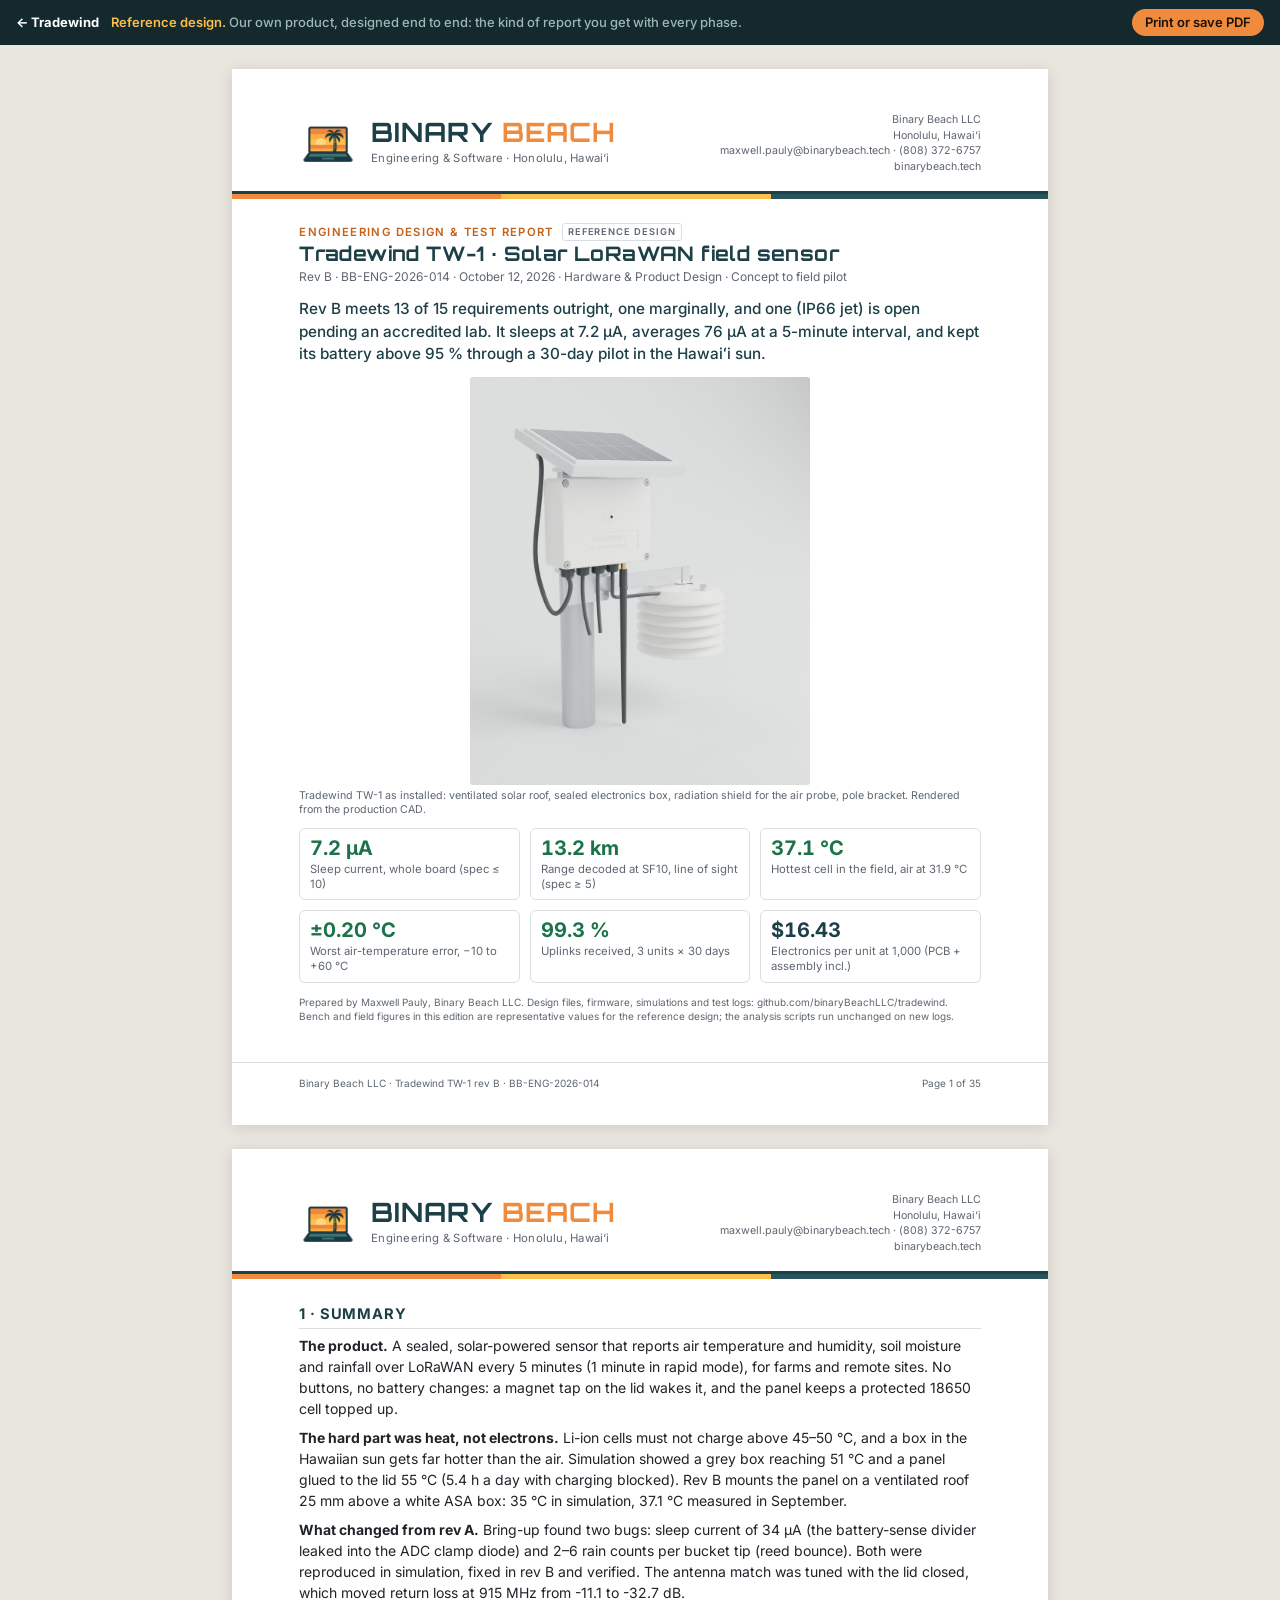
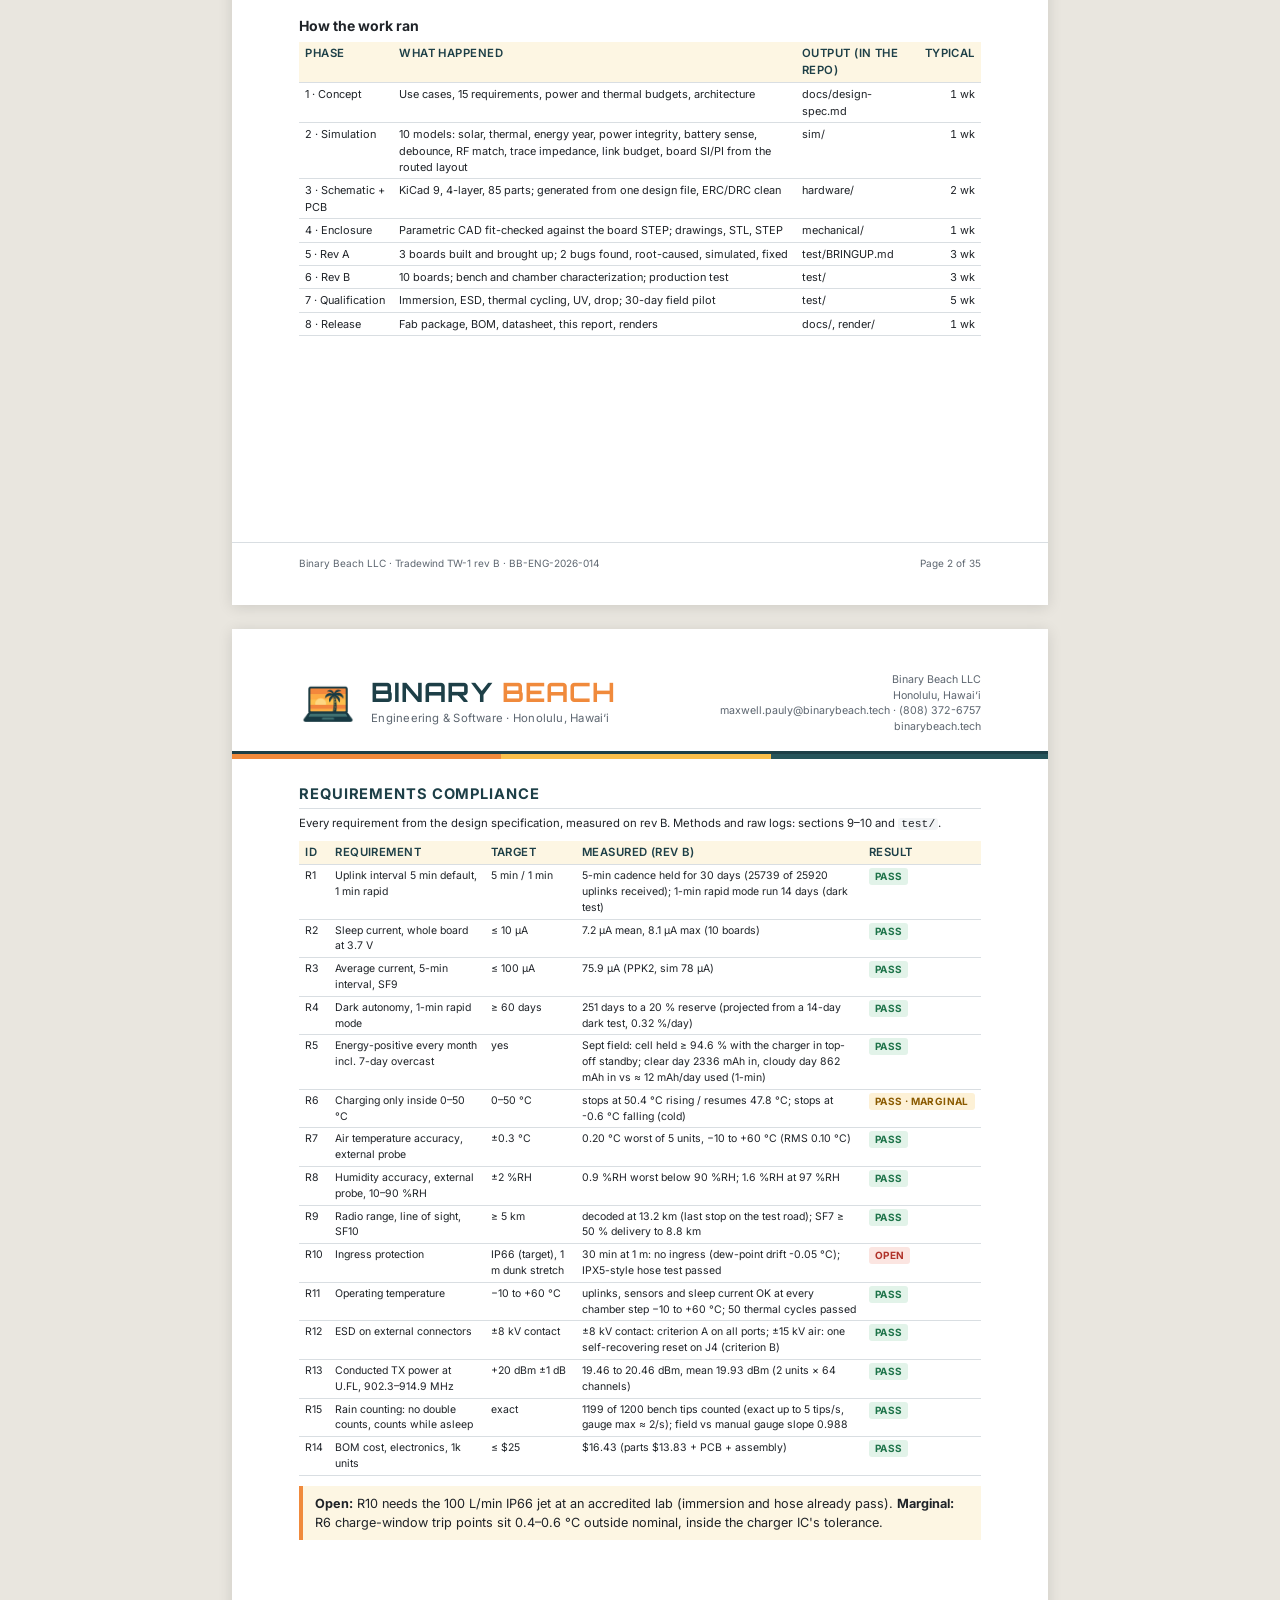
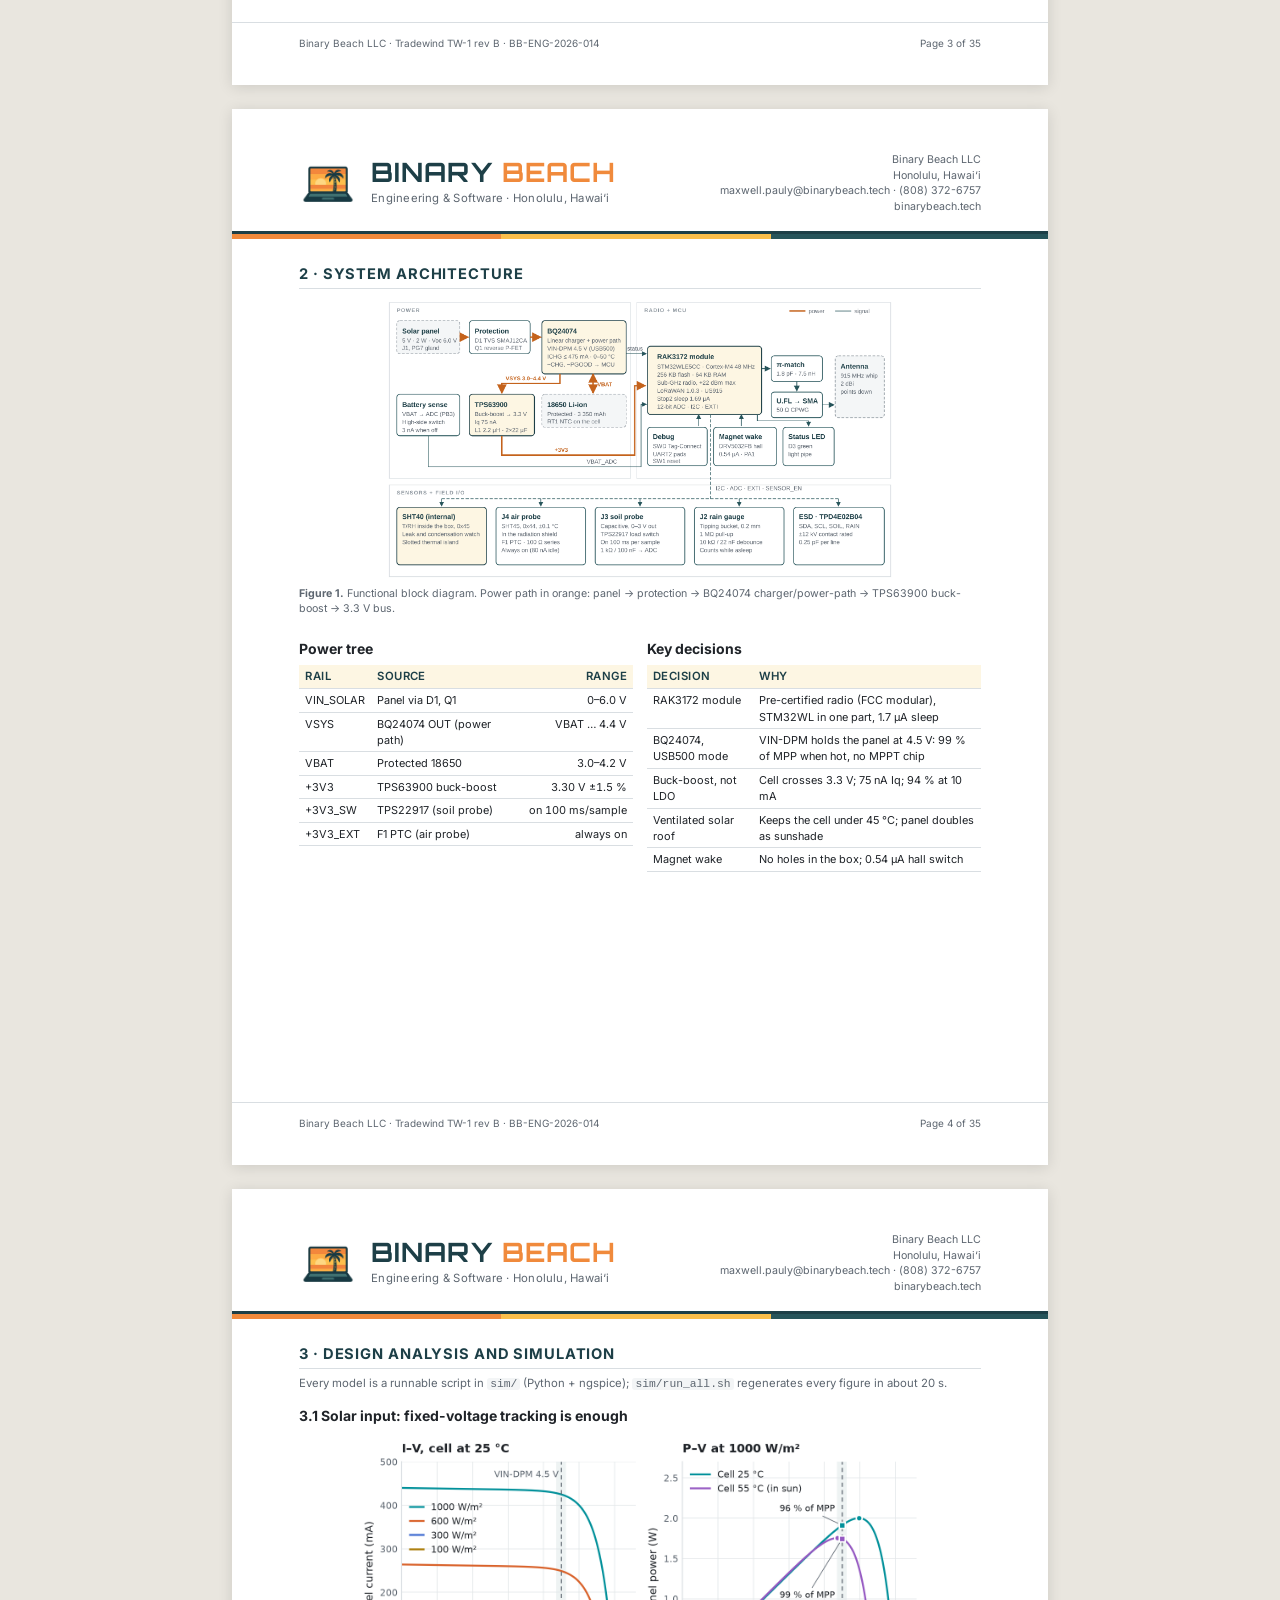
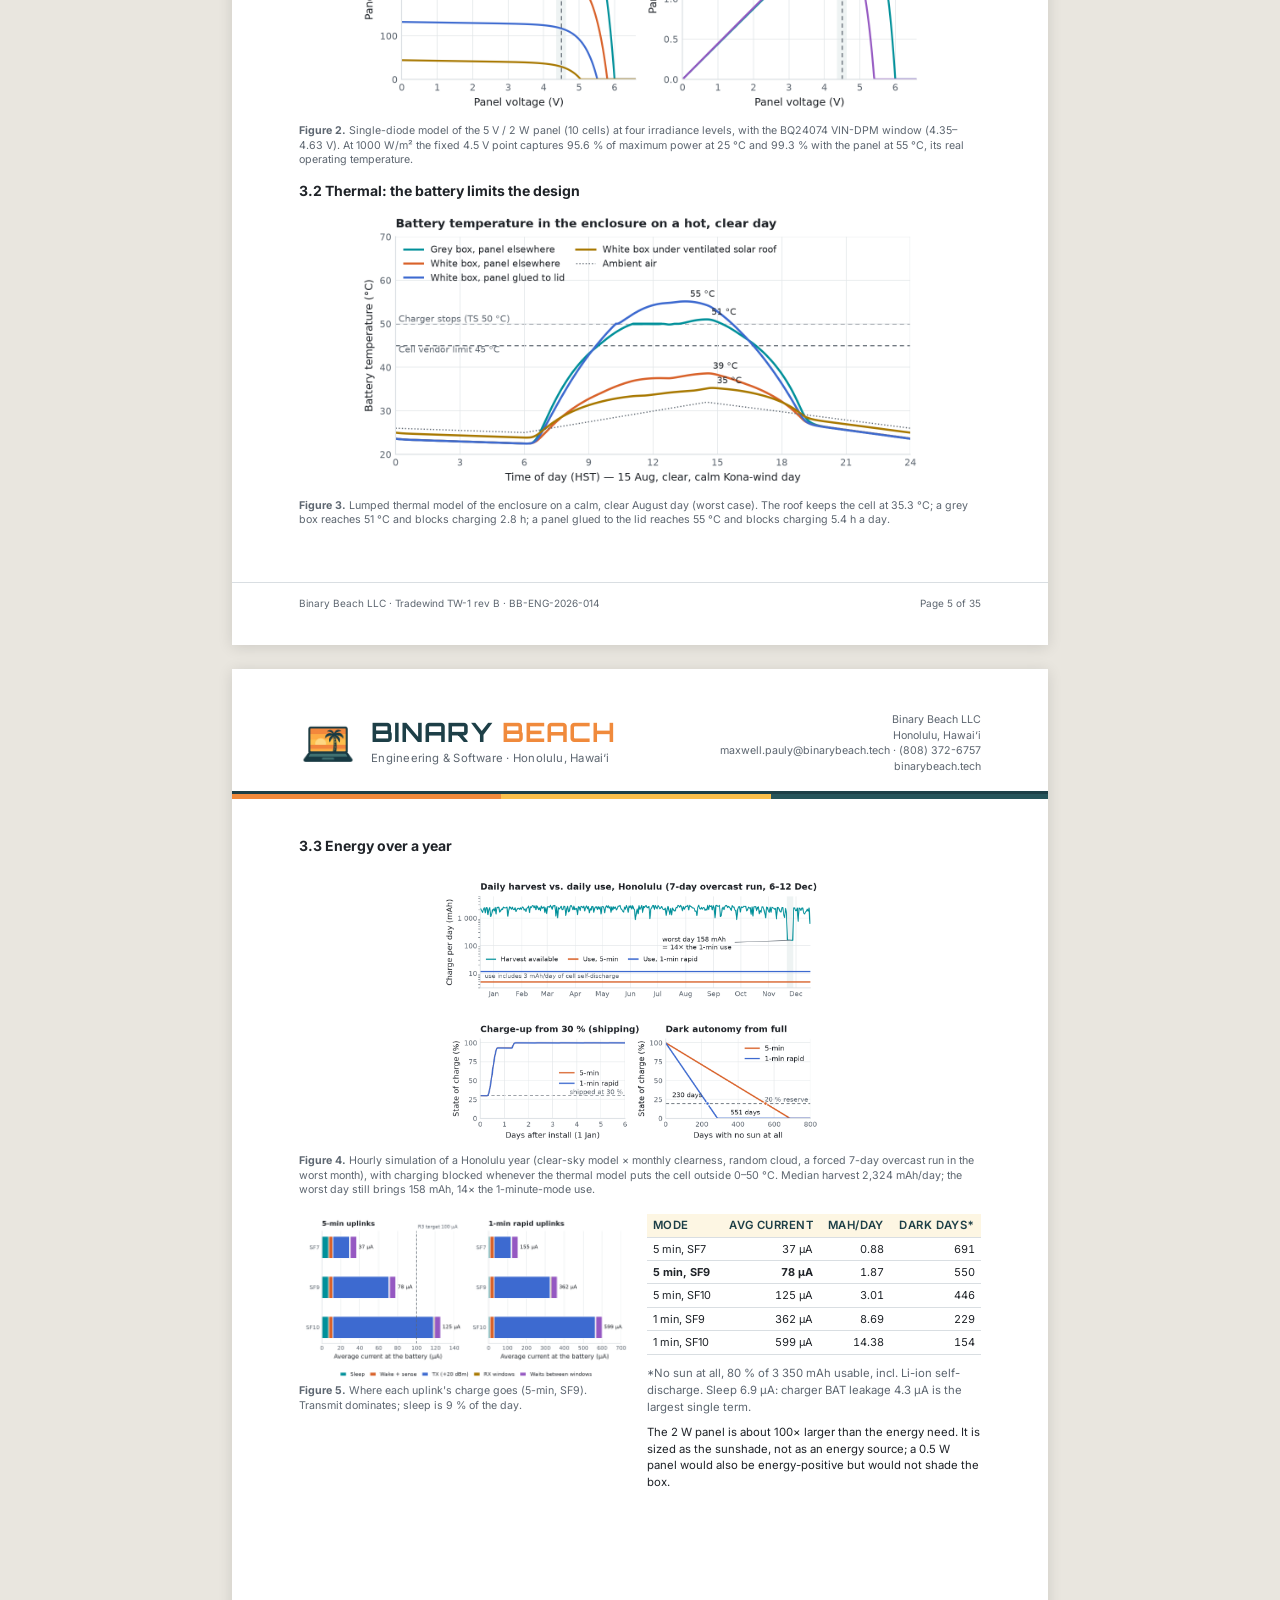
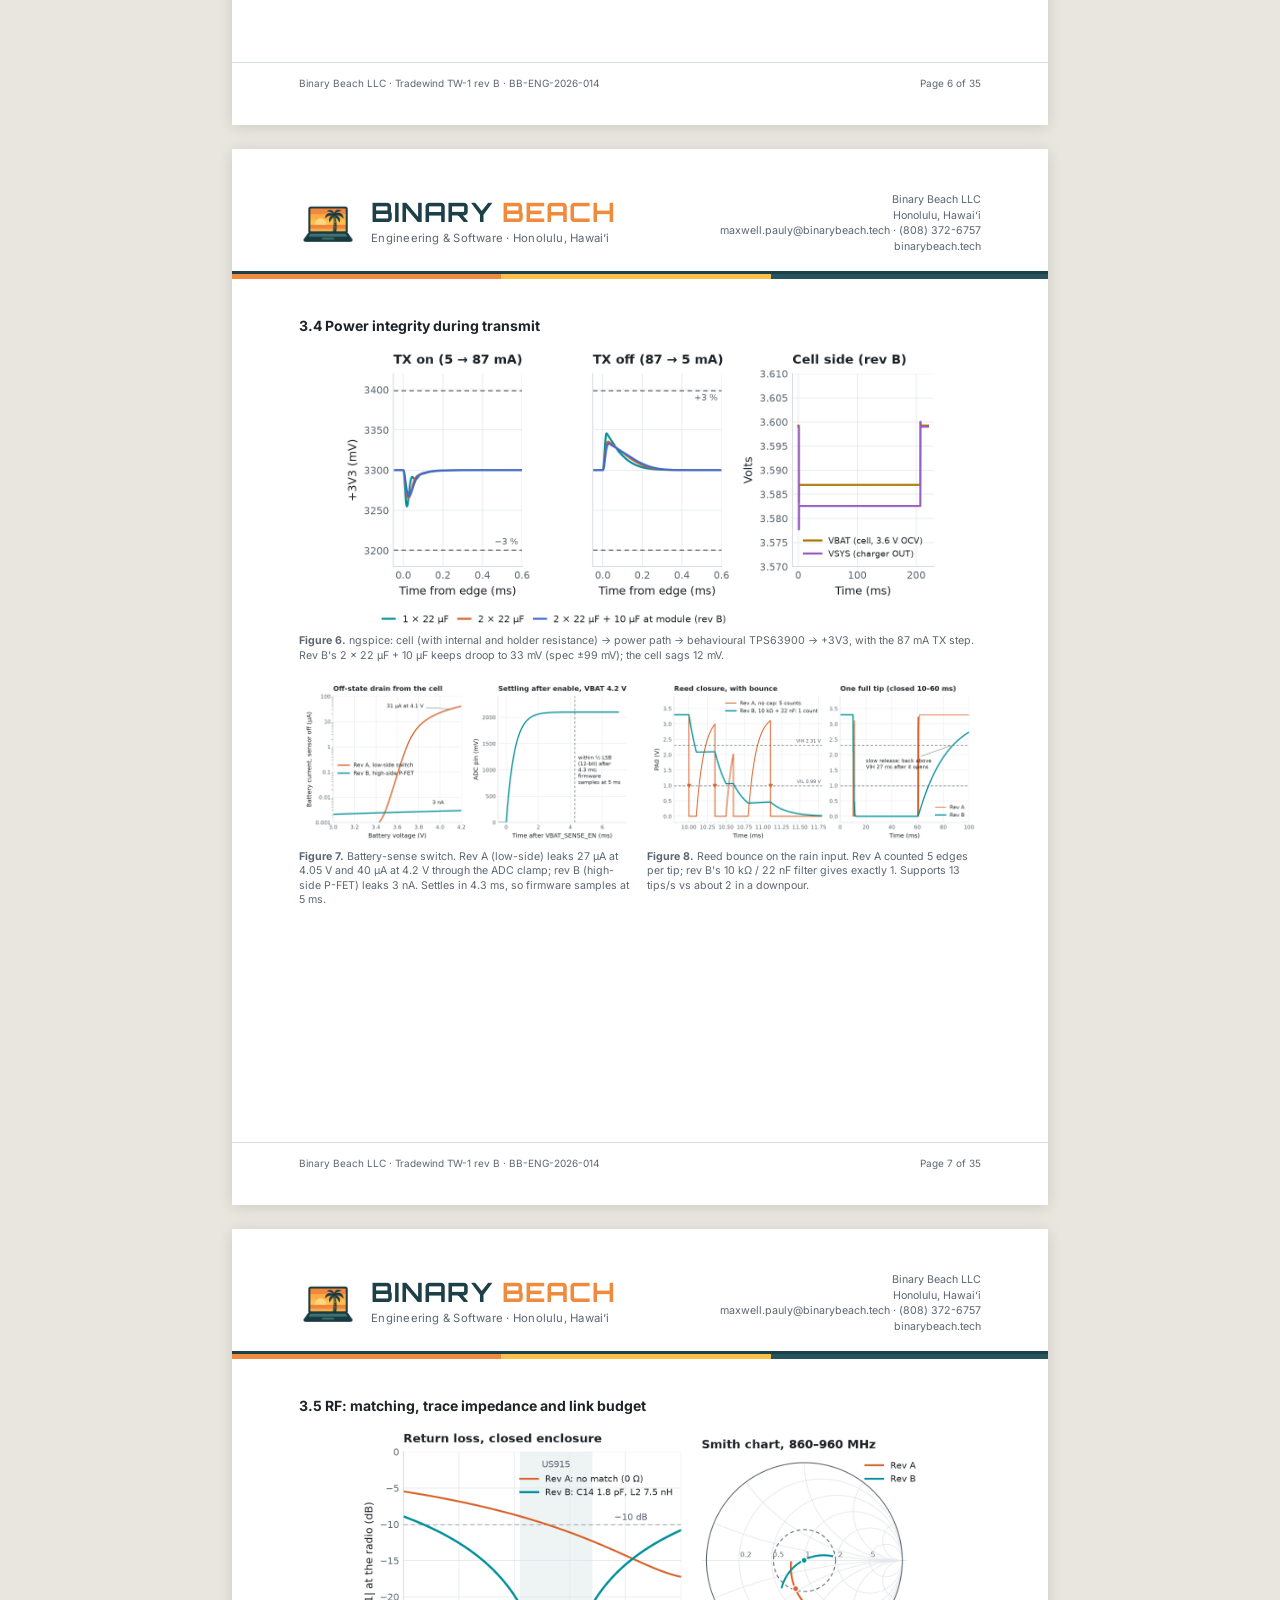
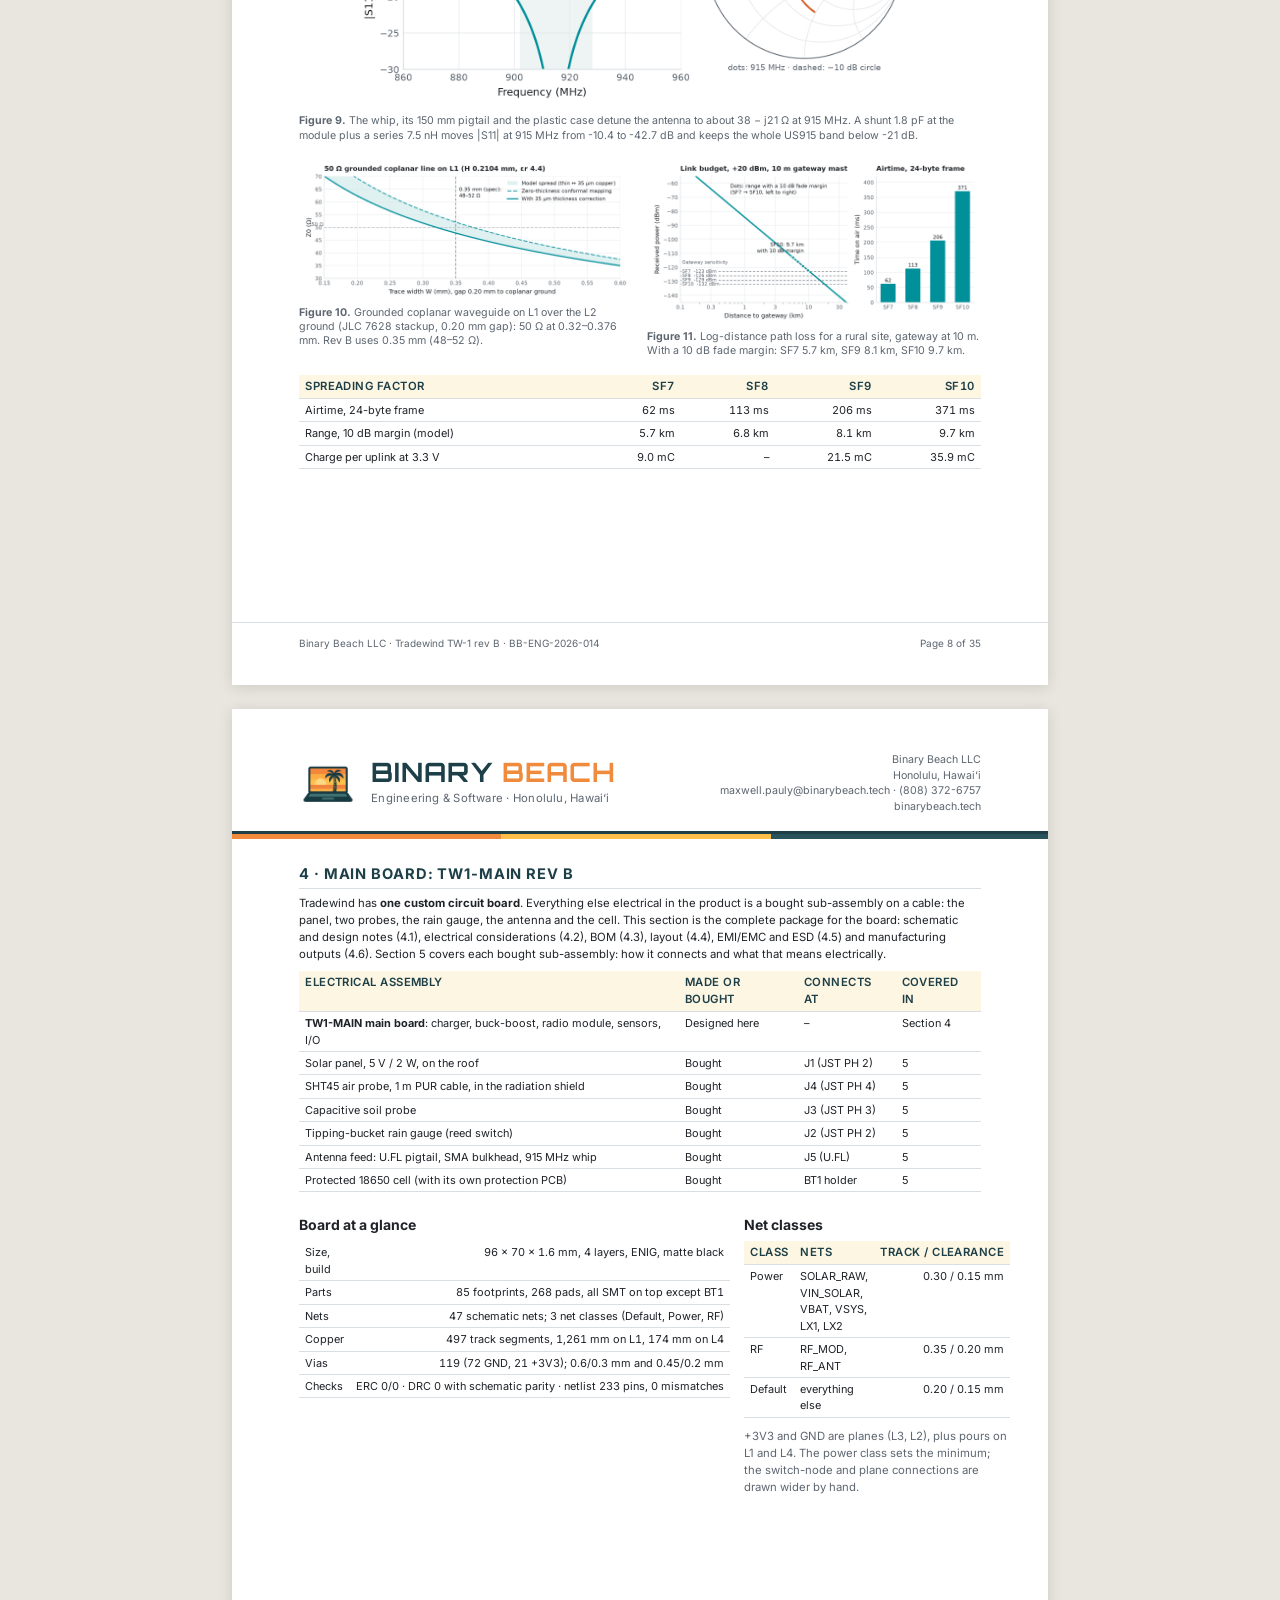
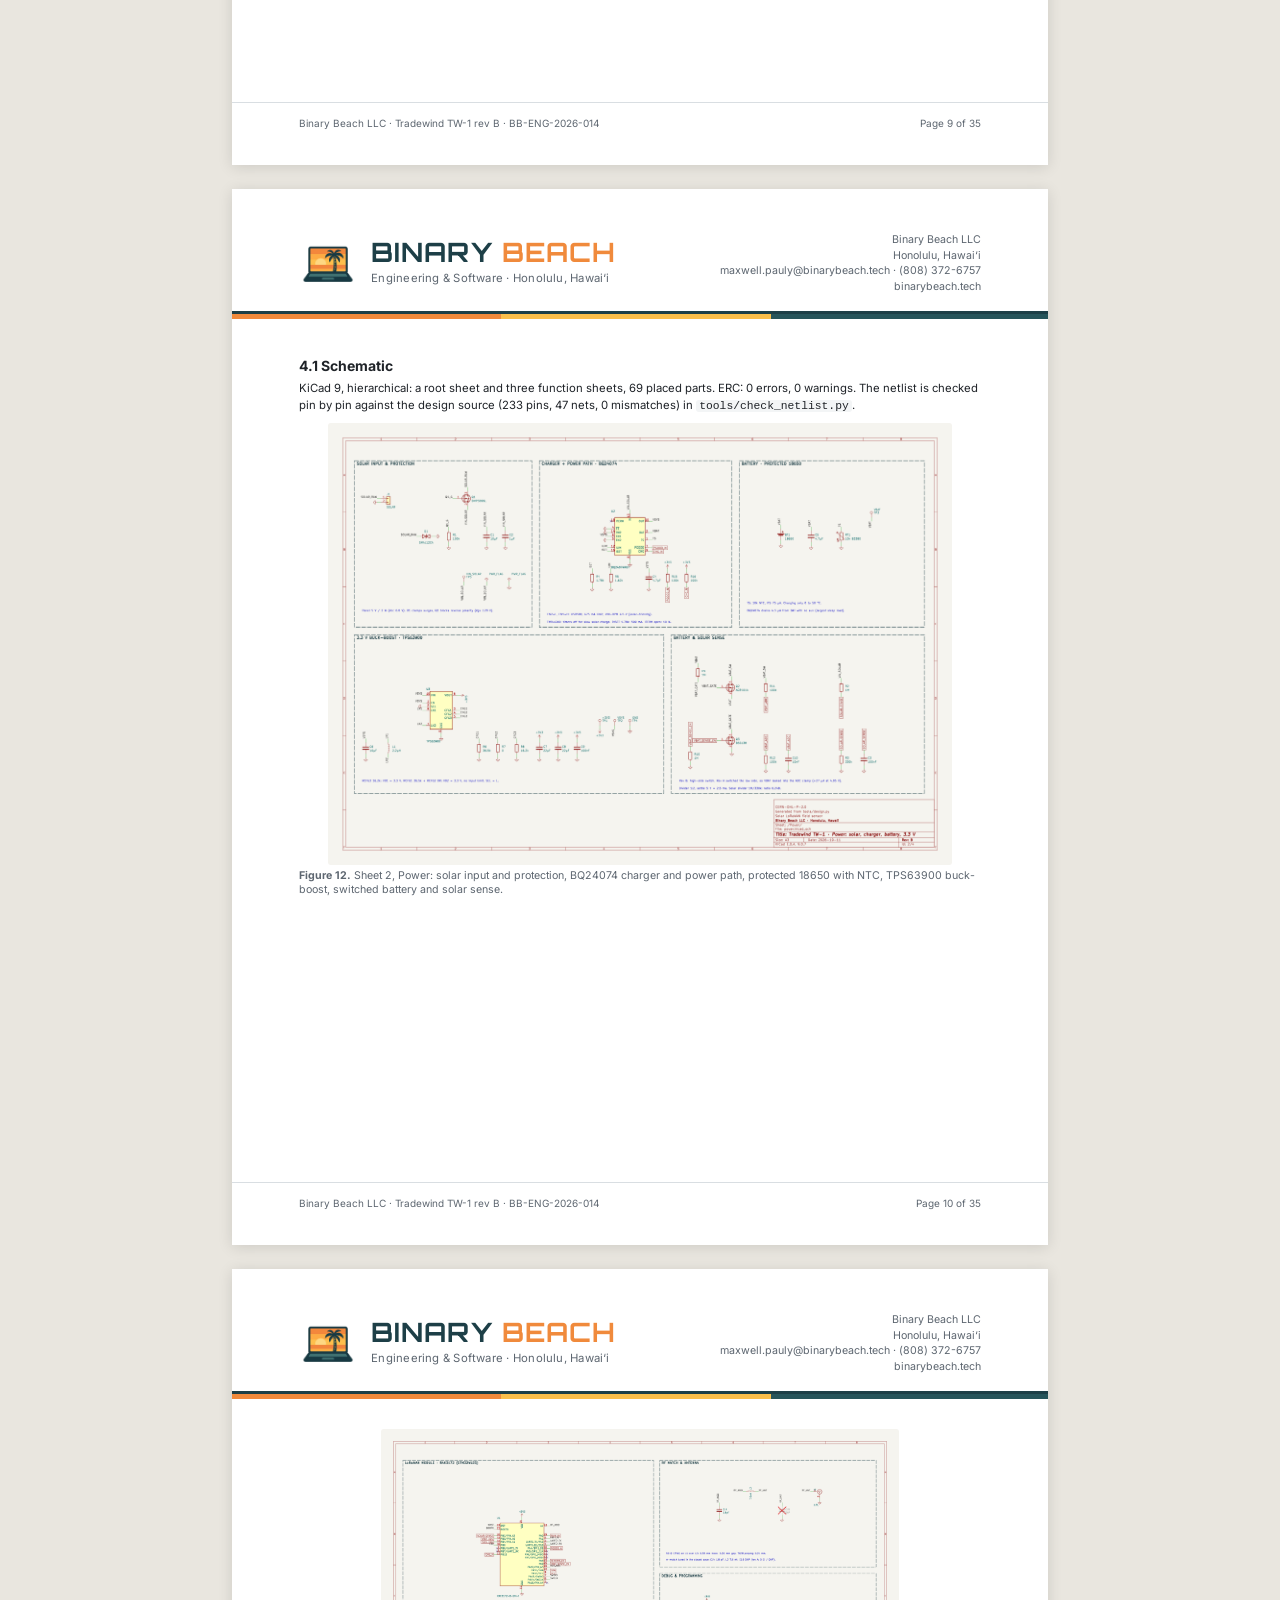
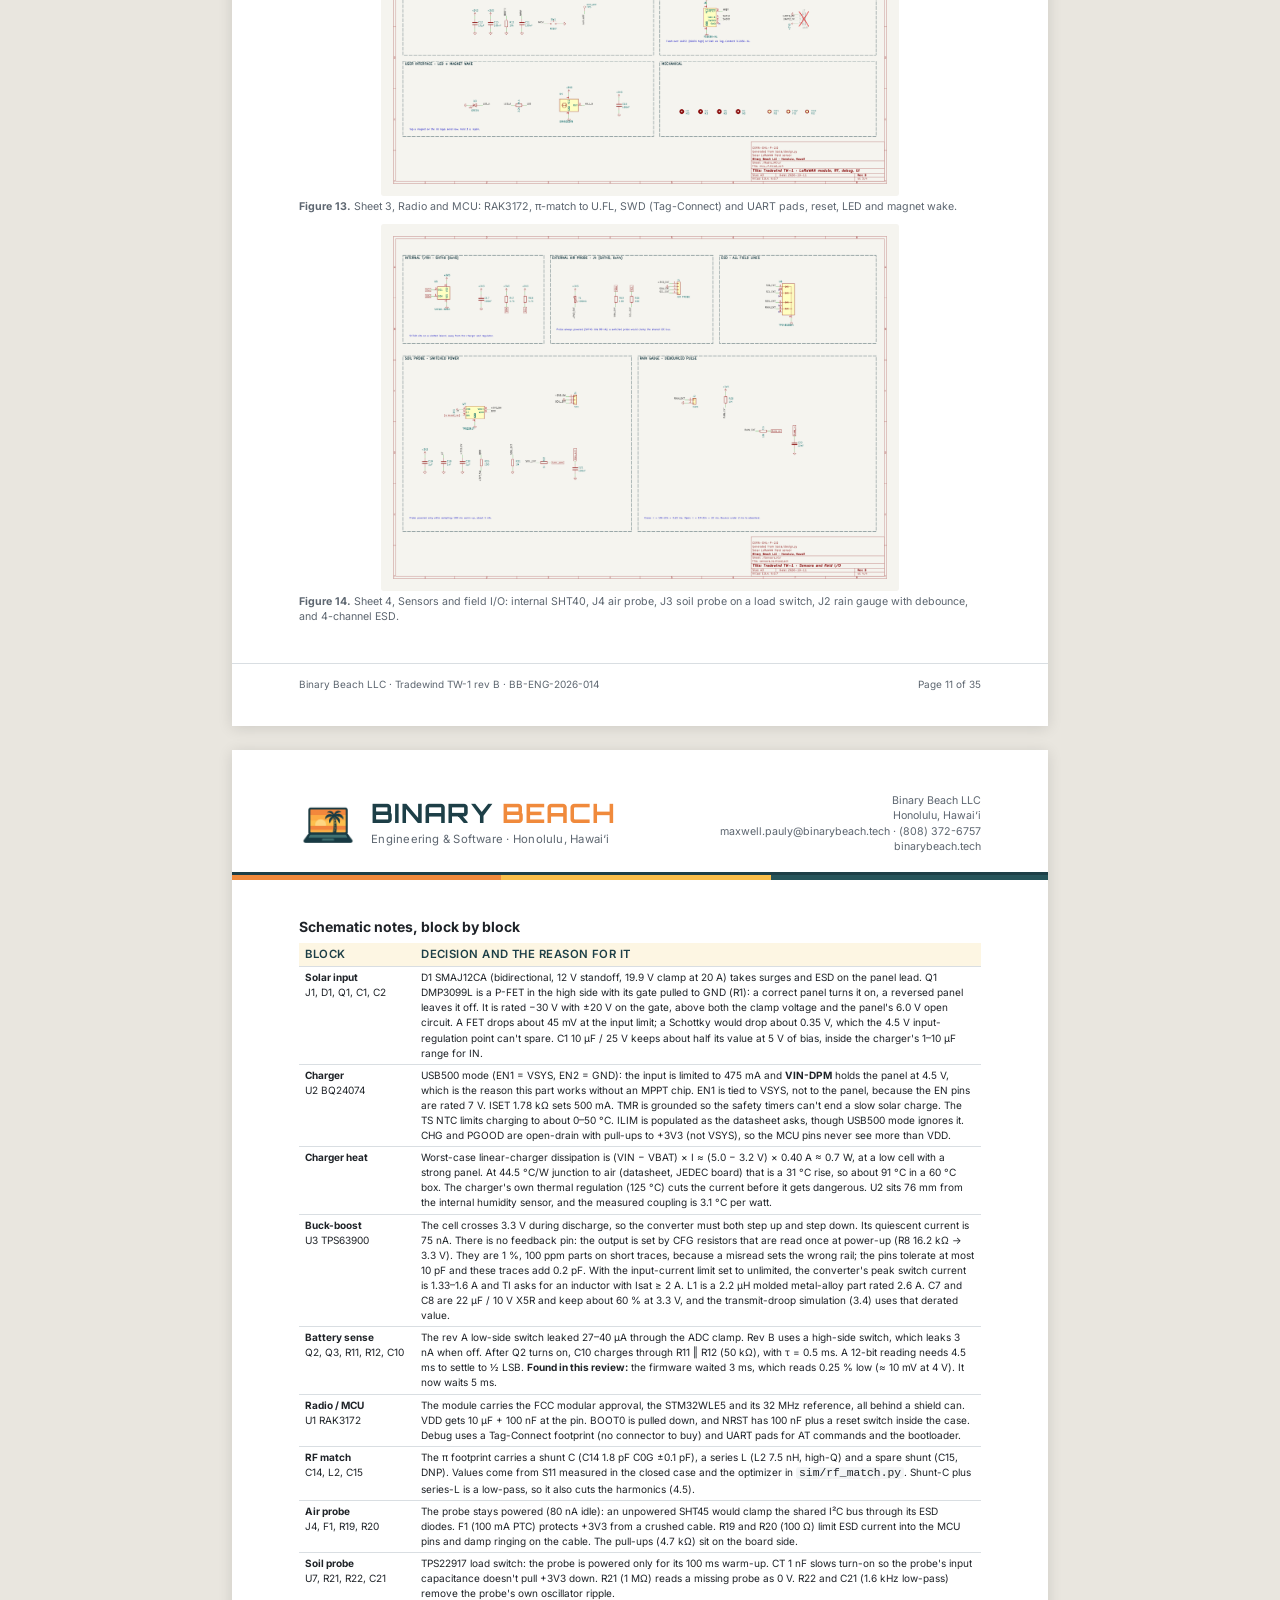
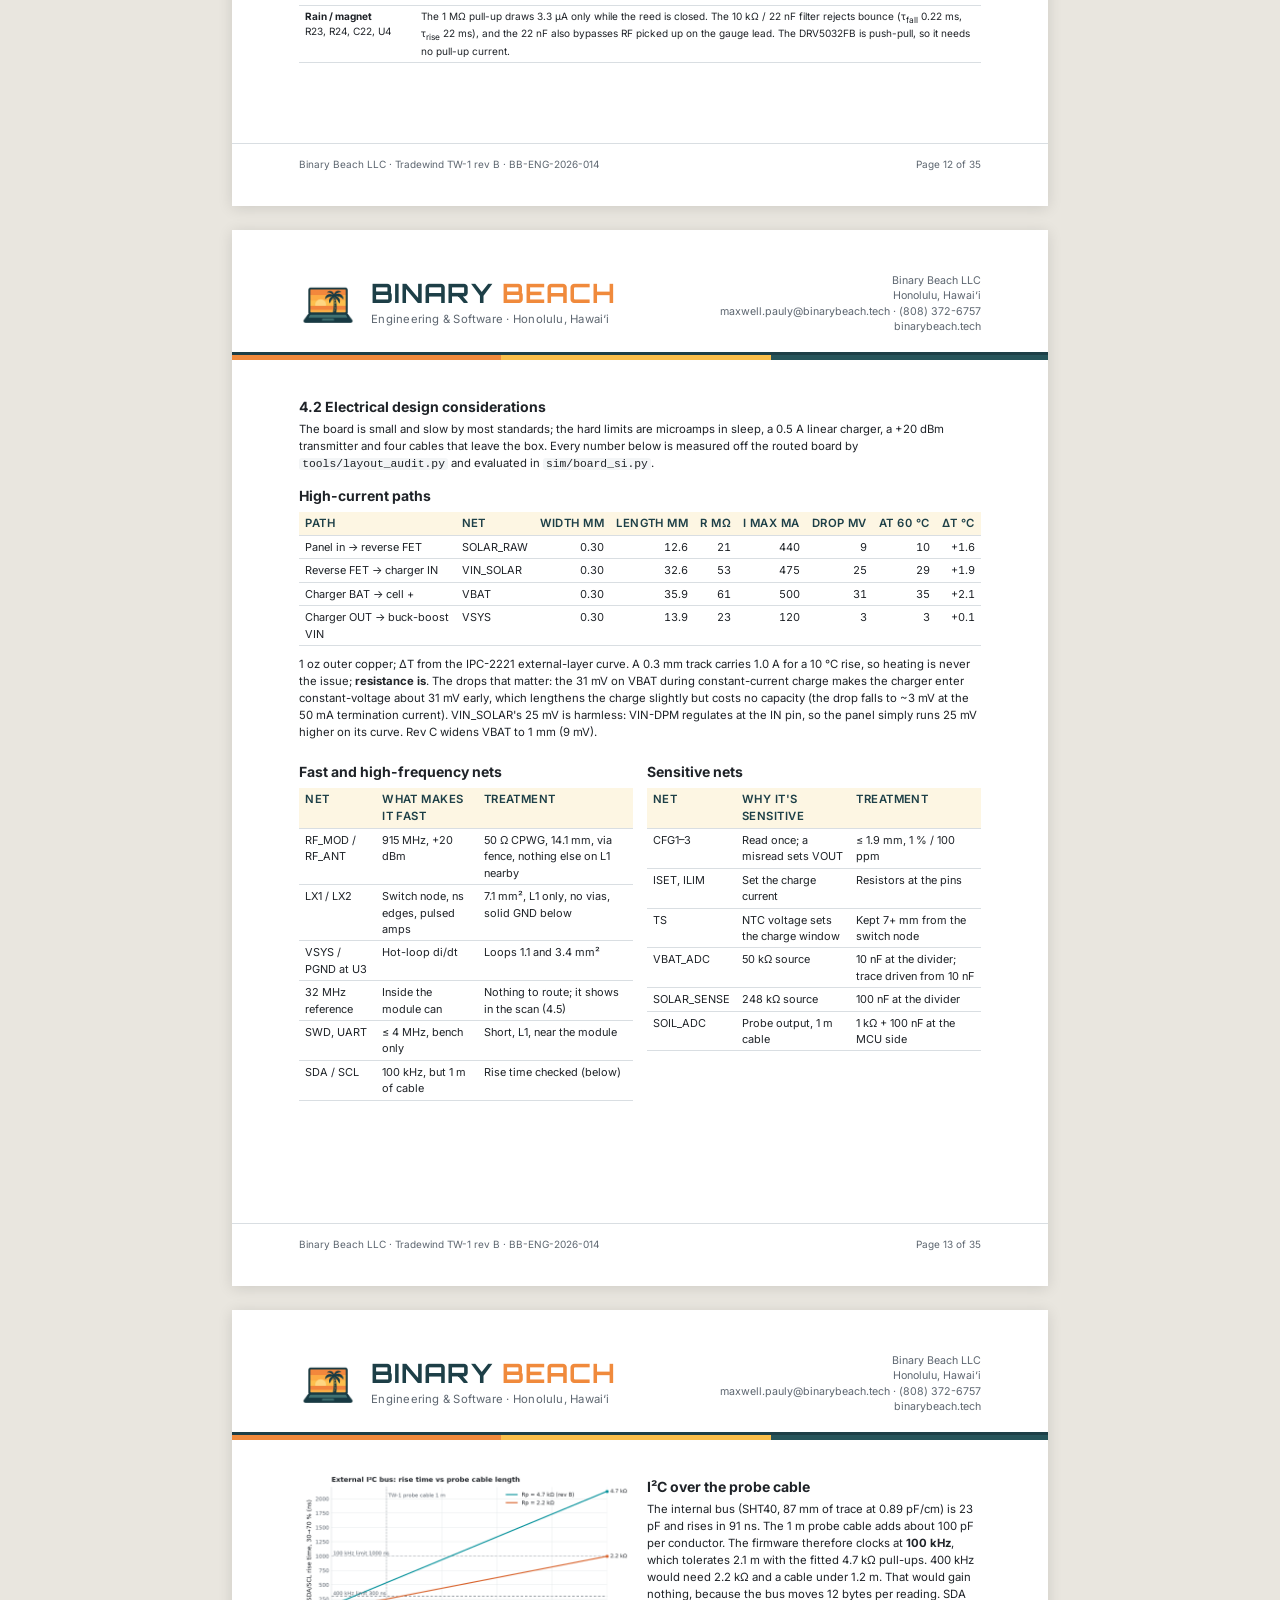
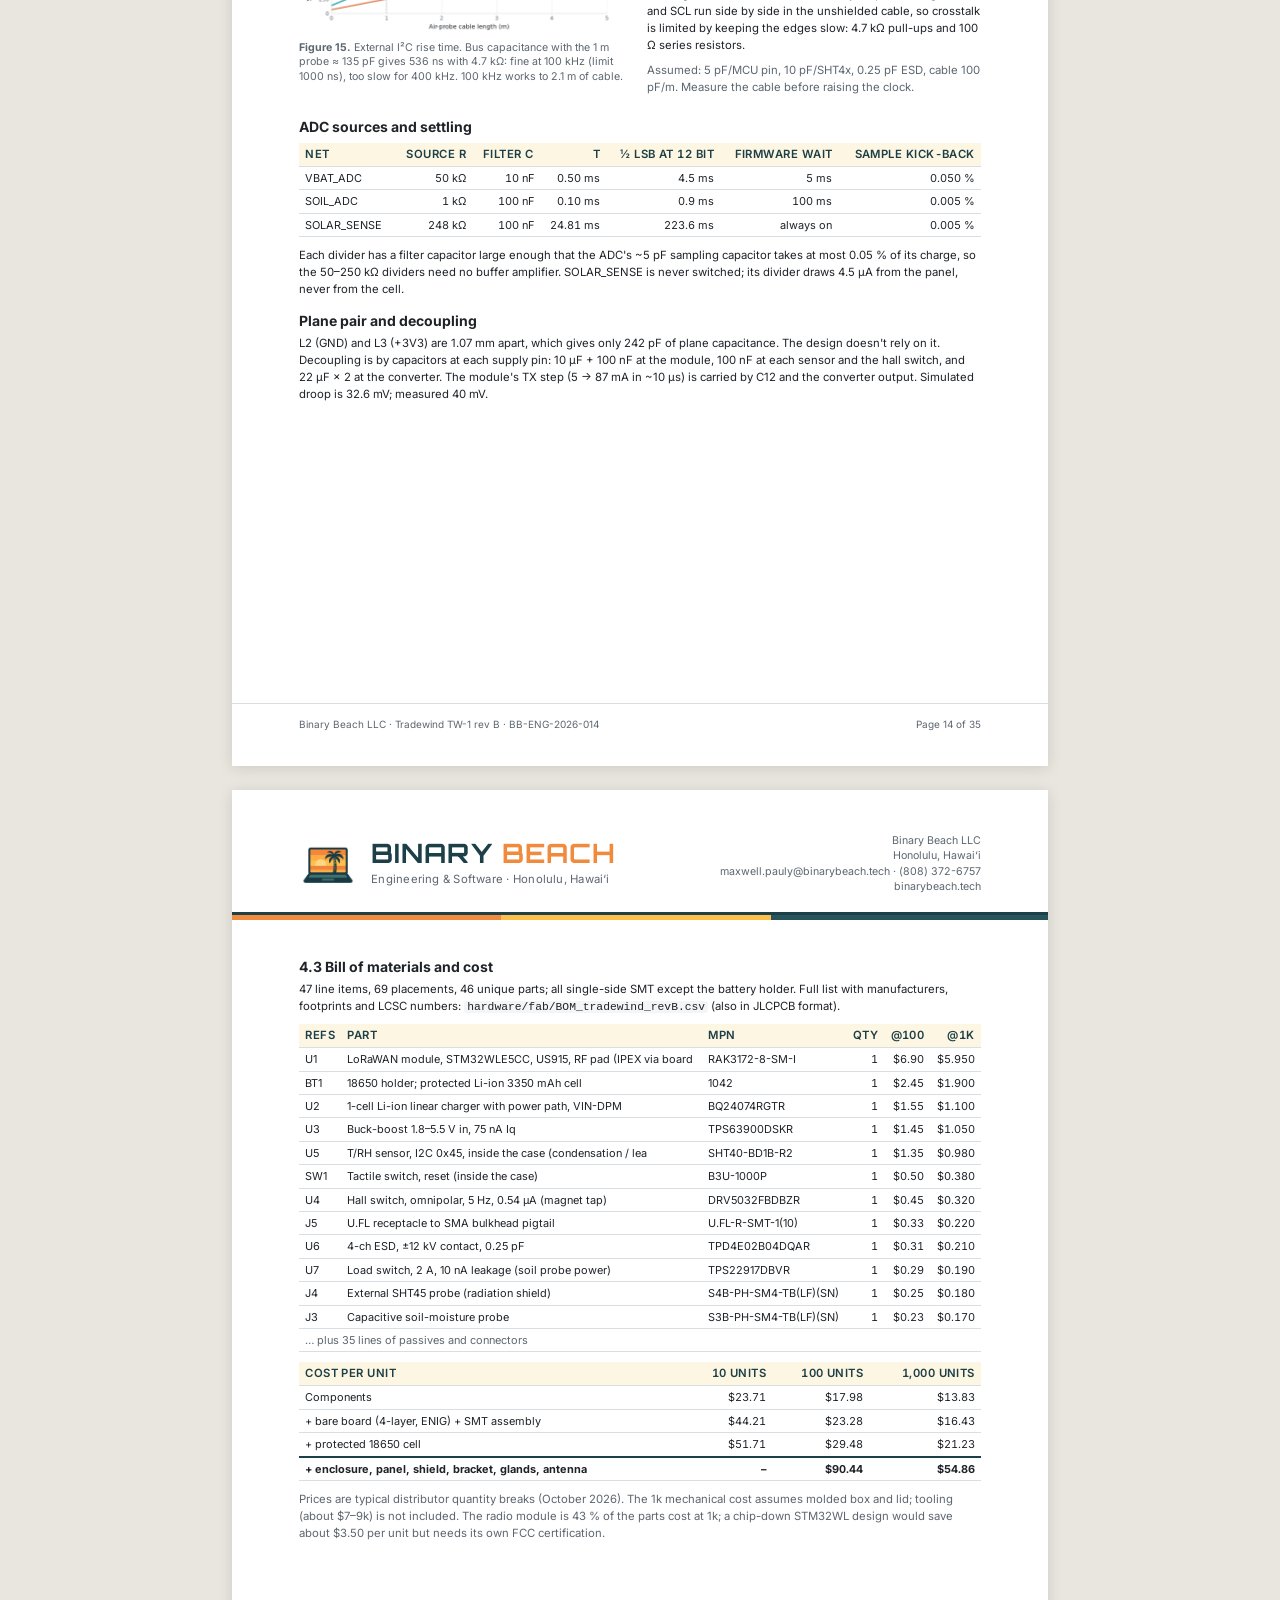
==== commit 7f403cc6: "Report: per-board electrical, layout and EMI/EMC package (35 pages) Section 4 is now the full packag" ====
--- a/docs/report/index.html
+++ b/docs/report/index.html
@@ -8,6 +8,7 @@
 figure.tall img{max-height:4.6in}
 figure.sch2 img{max-height:3.82in}
 figure.hero img{max-height:4.25in}
+figure.map img{max-height:3.85in}
 figcaption{font-size:8pt;line-height:1.35}
 table.small{font-size:8.2pt}
 .body{padding-top:.25in}
@@ -47,7 +48,7 @@
 </div>
 <p class="fine">Prepared by Maxwell Pauly, Binary Beach LLC. Design files, firmware, simulations and test logs: github.com/binaryBeachLLC/tradewind.
 Bench and field figures in this edition are representative values for the reference design; the analysis scripts run unchanged on new logs.</p>
-</div><div class="ft"><span>Binary Beach LLC · Tradewind TW-1 rev B · BB-ENG-2026-014</span><span>Page 1 of 24</span></div></div>
+</div><div class="ft"><span>Binary Beach LLC · Tradewind TW-1 rev B · BB-ENG-2026-014</span><span>Page 1 of 35</span></div></div>
 <div class="page"><div class="lh"><img src="img/logo.png" alt=""><div><div class="wm">BINARY <span>BEACH</span></div>
 <div class="tag">Engineering &amp; Software · Honolulu, Hawai‘i</div></div>
 <div class="contact">Binary Beach LLC<br>Honolulu, Hawai‘i<br>maxwell.pauly@binarybeach.tech · (808) 372-6757<br>binarybeach.tech</div></div><div class="stripe"></div><div class="body">
@@ -65,23 +66,23 @@
 <h3>How the work ran</h3>
 <table class="small"><tr><th>Phase</th><th>What happened</th><th>Output (in the repo)</th><th class="n">Typical</th></tr>
 <tr><td>1 · Concept</td><td>Use cases, 15 requirements, power and thermal budgets, architecture</td><td>docs/design-spec.md</td><td class="n">1 wk</td></tr>
-<tr><td>2 · Simulation</td><td>9 models: solar, thermal, energy year, power integrity, battery sense, debounce, RF match, trace impedance, link budget</td><td>sim/</td><td class="n">1 wk</td></tr>
+<tr><td>2 · Simulation</td><td>10 models: solar, thermal, energy year, power integrity, battery sense, debounce, RF match, trace impedance, link budget, board SI/PI from the routed layout</td><td>sim/</td><td class="n">1 wk</td></tr>
 <tr><td>3 · Schematic + PCB</td><td>KiCad 9, 4-layer, 85 parts; generated from one design file, ERC/DRC clean</td><td>hardware/</td><td class="n">2 wk</td></tr>
 <tr><td>4 · Enclosure</td><td>Parametric CAD fit-checked against the board STEP; drawings, STL, STEP</td><td>mechanical/</td><td class="n">1 wk</td></tr>
 <tr><td>5 · Rev A</td><td>3 boards built and brought up; 2 bugs found, root-caused, simulated, fixed</td><td>test/BRINGUP.md</td><td class="n">3 wk</td></tr>
 <tr><td>6 · Rev B</td><td>10 boards; bench and chamber characterization; production test</td><td>test/</td><td class="n">3 wk</td></tr>
 <tr><td>7 · Qualification</td><td>Immersion, ESD, thermal cycling, UV, drop; 30-day field pilot</td><td>test/</td><td class="n">5 wk</td></tr>
 <tr><td>8 · Release</td><td>Fab package, BOM, datasheet, this report, renders</td><td>docs/, render/</td><td class="n">1 wk</td></tr></table>
-</div><div class="ft"><span>Binary Beach LLC · Tradewind TW-1 rev B · BB-ENG-2026-014</span><span>Page 2 of 24</span></div></div>
+</div><div class="ft"><span>Binary Beach LLC · Tradewind TW-1 rev B · BB-ENG-2026-014</span><span>Page 2 of 35</span></div></div>
 <div class="page"><div class="lh"><img src="img/logo.png" alt=""><div><div class="wm">BINARY <span>BEACH</span></div>
 <div class="tag">Engineering &amp; Software · Honolulu, Hawai‘i</div></div>
 <div class="contact">Binary Beach LLC<br>Honolulu, Hawai‘i<br>maxwell.pauly@binarybeach.tech · (808) 372-6757<br>binarybeach.tech</div></div><div class="stripe"></div><div class="body">
 <h2>Requirements compliance</h2>
-<p class="small">Every requirement from the design specification, measured on rev B. Methods and raw logs: section 10–11 and <code>test/</code>.</p>
+<p class="small">Every requirement from the design specification, measured on rev B. Methods and raw logs: sections 9–10 and <code>test/</code>.</p>
 <table class="small" style="font-size:7.9pt"><tr><th>ID</th><th>Requirement</th><th>Target</th><th>Measured (rev B)</th><th>Result</th></tr><tr><td>R1</td><td>Uplink interval 5 min default, 1 min rapid</td><td>5 min / 1 min</td><td>5-min cadence held for 30 days (25739 of 25920 uplinks received); 1-min rapid mode run 14 days (dark test)</td><td><span class="pill ok">pass</span></td></tr><tr><td>R2</td><td>Sleep current, whole board at 3.7 V</td><td>≤ 10 µA</td><td>7.2 µA mean, 8.1 µA max (10 boards)</td><td><span class="pill ok">pass</span></td></tr><tr><td>R3</td><td>Average current, 5-min interval, SF9</td><td>≤ 100 µA</td><td>75.9 µA (PPK2, sim 78 µA)</td><td><span class="pill ok">pass</span></td></tr><tr><td>R4</td><td>Dark autonomy, 1-min rapid mode</td><td>≥ 60 days</td><td>251 days to a 20 % reserve (projected from a 14-day dark test, 0.32 %/day)</td><td><span class="pill ok">pass</span></td></tr><tr><td>R5</td><td>Energy-positive every month incl. 7-day overcast</td><td>yes</td><td>Sept field: cell held ≥ 94.6 % with the charger in top-off standby; clear day 2336 mAh in, cloudy day 862 mAh in vs ≈ 12 mAh/day used (1-min)</td><td><span class="pill ok">pass</span></td></tr><tr><td>R6</td><td>Charging only inside 0–50 °C</td><td>0–50 °C</td><td>stops at 50.4 °C rising / resumes 47.8 °C; stops at -0.6 °C falling (cold)</td><td><span class="pill warn">pass · marginal</span></td></tr><tr><td>R7</td><td>Air temperature accuracy, external probe</td><td>±0.3 °C</td><td>0.20 °C worst of 5 units, −10 to +60 °C (RMS 0.10 °C)</td><td><span class="pill ok">pass</span></td></tr><tr><td>R8</td><td>Humidity accuracy, external probe, 10–90 %RH</td><td>±2 %RH</td><td>0.9 %RH worst below 90 %RH; 1.6 %RH at 97 %RH</td><td><span class="pill ok">pass</span></td></tr><tr><td>R9</td><td>Radio range, line of sight, SF10</td><td>≥ 5 km</td><td>decoded at 13.2 km (last stop on the test road); SF7 ≥ 50 % delivery to 8.8 km</td><td><span class="pill ok">pass</span></td></tr><tr><td>R10</td><td>Ingress protection</td><td>IP66 (target), 1 m dunk stretch</td><td>30 min at 1 m: no ingress (dew-point drift -0.05 °C); IPX5-style hose test passed</td><td><span class="pill bad">open</span></td></tr><tr><td>R11</td><td>Operating temperature</td><td>−10 to +60 °C</td><td>uplinks, sensors and sleep current OK at every chamber step −10 to +60 °C; 50 thermal cycles passed</td><td><span class="pill ok">pass</span></td></tr><tr><td>R12</td><td>ESD on external connectors</td><td>±8 kV contact</td><td>±8 kV contact: criterion A on all ports; ±15 kV air: one self-recovering reset on J4 (criterion B)</td><td><span class="pill ok">pass</span></td></tr><tr><td>R13</td><td>Conducted TX power at U.FL, 902.3–914.9 MHz</td><td>+20 dBm ±1 dB</td><td>19.46 to 20.46 dBm, mean 19.93 dBm (2 units × 64 channels)</td><td><span class="pill ok">pass</span></td></tr><tr><td>R15</td><td>Rain counting: no double counts, counts while asleep</td><td>exact</td><td>1199 of 1200 bench tips counted (exact up to 5 tips/s, gauge max ≈ 2/s); field vs manual gauge slope 0.988</td><td><span class="pill ok">pass</span></td></tr><tr><td>R14</td><td>BOM cost, electronics, 1k units</td><td>≤ $25</td><td>$16.43 (parts $13.83 + PCB + assembly)</td><td><span class="pill ok">pass</span></td></tr></table>
 <div class="callout"><b>Open:</b> R10 needs the 100 L/min IP66 jet at an accredited lab (immersion and hose already pass).
 <b>Marginal:</b> R6 charge-window trip points sit 0.4–0.6 °C outside nominal, inside the charger IC's tolerance.</div>
-</div><div class="ft"><span>Binary Beach LLC · Tradewind TW-1 rev B · BB-ENG-2026-014</span><span>Page 3 of 24</span></div></div>
+</div><div class="ft"><span>Binary Beach LLC · Tradewind TW-1 rev B · BB-ENG-2026-014</span><span>Page 3 of 35</span></div></div>
 <div class="page"><div class="lh"><img src="img/logo.png" alt=""><div><div class="wm">BINARY <span>BEACH</span></div>
 <div class="tag">Engineering &amp; Software · Honolulu, Hawai‘i</div></div>
 <div class="contact">Binary Beach LLC<br>Honolulu, Hawai‘i<br>maxwell.pauly@binarybeach.tech · (808) 372-6757<br>binarybeach.tech</div></div><div class="stripe"></div><div class="body">
@@ -111,7 +112,7 @@
 <tr><td>Magnet wake</td><td>No holes in the box; 0.54 µA hall switch</td></tr>
 </table>
 </div></div>
-</div><div class="ft"><span>Binary Beach LLC · Tradewind TW-1 rev B · BB-ENG-2026-014</span><span>Page 4 of 24</span></div></div>
+</div><div class="ft"><span>Binary Beach LLC · Tradewind TW-1 rev B · BB-ENG-2026-014</span><span>Page 4 of 35</span></div></div>
 <div class="page"><div class="lh"><img src="img/logo.png" alt=""><div><div class="wm">BINARY <span>BEACH</span></div>
 <div class="tag">Engineering &amp; Software · Honolulu, Hawai‘i</div></div>
 <div class="contact">Binary Beach LLC<br>Honolulu, Hawai‘i<br>maxwell.pauly@binarybeach.tech · (808) 372-6757<br>binarybeach.tech</div></div><div class="stripe"></div><div class="body">
@@ -121,7 +122,7 @@
 <figure class="" style="margin:6px 0 10px"><img src="img/sim_solar_iv.png" style="width:100%;margin:0 auto" alt=""><figcaption><b>Figure 2.</b> Single-diode model of the 5 V / 2 W panel (10 cells) at four irradiance levels, with the BQ24074 VIN-DPM window (4.35–4.63 V). At 1000 W/m² the fixed 4.5 V point captures 95.6 % of maximum power at 25 °C and 99.3 % with the panel at 55 °C, its real operating temperature.</figcaption></figure>
 <h3>3.2 Thermal: the battery limits the design</h3>
 <figure class="" style="margin:6px 0 10px"><img src="img/sim_thermal_enclosure.png" style="width:100%;margin:0 auto" alt=""><figcaption><b>Figure 3.</b> Lumped thermal model of the enclosure on a calm, clear August day (worst case). The roof keeps the cell at 35.3 °C; a grey box reaches 51 °C and blocks charging 2.8 h; a panel glued to the lid reaches 55 °C and blocks charging 5.4 h a day.</figcaption></figure>
-</div><div class="ft"><span>Binary Beach LLC · Tradewind TW-1 rev B · BB-ENG-2026-014</span><span>Page 5 of 24</span></div></div>
+</div><div class="ft"><span>Binary Beach LLC · Tradewind TW-1 rev B · BB-ENG-2026-014</span><span>Page 5 of 35</span></div></div>
 <div class="page"><div class="lh"><img src="img/logo.png" alt=""><div><div class="wm">BINARY <span>BEACH</span></div>
 <div class="tag">Engineering &amp; Software · Honolulu, Hawai‘i</div></div>
 <div class="contact">Binary Beach LLC<br>Honolulu, Hawai‘i<br>maxwell.pauly@binarybeach.tech · (808) 372-6757<br>binarybeach.tech</div></div><div class="stripe"></div><div class="body">
@@ -141,7 +142,7 @@
 <p class="small">The 2 W panel is about 100× larger than the energy need. It is sized as the sunshade, not as an energy source;
 a 0.5 W panel would also be energy-positive but would not shade the box.</p>
 </div></div>
-</div><div class="ft"><span>Binary Beach LLC · Tradewind TW-1 rev B · BB-ENG-2026-014</span><span>Page 6 of 24</span></div></div>
+</div><div class="ft"><span>Binary Beach LLC · Tradewind TW-1 rev B · BB-ENG-2026-014</span><span>Page 6 of 35</span></div></div>
 <div class="page"><div class="lh"><img src="img/logo.png" alt=""><div><div class="wm">BINARY <span>BEACH</span></div>
 <div class="tag">Engineering &amp; Software · Honolulu, Hawai‘i</div></div>
 <div class="contact">Binary Beach LLC<br>Honolulu, Hawai‘i<br>maxwell.pauly@binarybeach.tech · (808) 372-6757<br>binarybeach.tech</div></div><div class="stripe"></div><div class="body">
@@ -151,7 +152,7 @@
 <div><figure class="" style="margin:6px 0 10px"><img src="img/sim_vbat_sense.png" style="width:100%;margin:0 auto" alt=""><figcaption><b>Figure 7.</b> Battery-sense switch. Rev A (low-side) leaks 27 µA at 4.05 V and 40 µA at 4.2 V through the ADC clamp; rev B (high-side P-FET) leaks 3 nA. Settles in 4.3 ms, so firmware samples at 5 ms.</figcaption></figure></div>
 <div><figure class="" style="margin:6px 0 10px"><img src="img/sim_rain_debounce.png" style="width:100%;margin:0 auto" alt=""><figcaption><b>Figure 8.</b> Reed bounce on the rain input. Rev A counted 5 edges per tip; rev B's 10 kΩ / 22 nF filter gives exactly 1. Supports 13 tips/s vs about 2 in a downpour.</figcaption></figure></div>
 </div>
-</div><div class="ft"><span>Binary Beach LLC · Tradewind TW-1 rev B · BB-ENG-2026-014</span><span>Page 7 of 24</span></div></div>
+</div><div class="ft"><span>Binary Beach LLC · Tradewind TW-1 rev B · BB-ENG-2026-014</span><span>Page 7 of 35</span></div></div>
 <div class="page"><div class="lh"><img src="img/logo.png" alt=""><div><div class="wm">BINARY <span>BEACH</span></div>
 <div class="tag">Engineering &amp; Software · Honolulu, Hawai‘i</div></div>
 <div class="contact">Binary Beach LLC<br>Honolulu, Hawai‘i<br>maxwell.pauly@binarybeach.tech · (808) 372-6757<br>binarybeach.tech</div></div><div class="stripe"></div><div class="body">
@@ -165,37 +166,175 @@
 <tr><td>Airtime, 24-byte frame</td><td class="n">62 ms</td><td class="n">113 ms</td><td class="n">206 ms</td><td class="n">371 ms</td></tr>
 <tr><td>Range, 10 dB margin (model)</td><td class="n">5.7 km</td><td class="n">6.8 km</td><td class="n">8.1 km</td><td class="n">9.7 km</td></tr>
 <tr><td>Charge per uplink at 3.3 V</td><td class="n">9.0 mC</td><td class="n">–</td><td class="n">21.5 mC</td><td class="n">35.9 mC</td></tr></table>
-</div><div class="ft"><span>Binary Beach LLC · Tradewind TW-1 rev B · BB-ENG-2026-014</span><span>Page 8 of 24</span></div></div>
-<div class="page"><div class="lh"><img src="img/logo.png" alt=""><div><div class="wm">BINARY <span>BEACH</span></div>
-<div class="tag">Engineering &amp; Software · Honolulu, Hawai‘i</div></div>
-<div class="contact">Binary Beach LLC<br>Honolulu, Hawai‘i<br>maxwell.pauly@binarybeach.tech · (808) 372-6757<br>binarybeach.tech</div></div><div class="stripe"></div><div class="body">
-<h2>4 · Schematic</h2>
+</div><div class="ft"><span>Binary Beach LLC · Tradewind TW-1 rev B · BB-ENG-2026-014</span><span>Page 8 of 35</span></div></div>
+<div class="page"><div class="lh"><img src="img/logo.png" alt=""><div><div class="wm">BINARY <span>BEACH</span></div>
+<div class="tag">Engineering &amp; Software · Honolulu, Hawai‘i</div></div>
+<div class="contact">Binary Beach LLC<br>Honolulu, Hawai‘i<br>maxwell.pauly@binarybeach.tech · (808) 372-6757<br>binarybeach.tech</div></div><div class="stripe"></div><div class="body">
+<h2>4 · Main board: TW1-MAIN rev B</h2>
+<p class="small">Tradewind has <b>one custom circuit board</b>. Everything else electrical in the product is a bought
+sub-assembly on a cable: the panel, two probes, the rain gauge, the antenna and the cell. This section is the complete
+package for the board: schematic and design notes (4.1), electrical considerations (4.2), BOM (4.3), layout (4.4),
+EMI/EMC and ESD (4.5) and manufacturing outputs (4.6). Section 5 covers each bought sub-assembly: how it connects and
+what that means electrically.</p>
+<table class="small"><tr><th>Electrical assembly</th><th>Made or bought</th><th>Connects at</th><th>Covered in</th></tr>
+<tr><td><b>TW1-MAIN main board</b>: charger, buck-boost, radio module, sensors, I/O</td><td>Designed here</td><td>–</td><td>Section 4</td></tr>
+<tr><td>Solar panel, 5 V / 2 W, on the roof</td><td>Bought</td><td>J1 (JST PH 2)</td><td>5</td></tr>
+<tr><td>SHT45 air probe, 1 m PUR cable, in the radiation shield</td><td>Bought</td><td>J4 (JST PH 4)</td><td>5</td></tr>
+<tr><td>Capacitive soil probe</td><td>Bought</td><td>J3 (JST PH 3)</td><td>5</td></tr>
+<tr><td>Tipping-bucket rain gauge (reed switch)</td><td>Bought</td><td>J2 (JST PH 2)</td><td>5</td></tr>
+<tr><td>Antenna feed: U.FL pigtail, SMA bulkhead, 915 MHz whip</td><td>Bought</td><td>J5 (U.FL)</td><td>5</td></tr>
+<tr><td>Protected 18650 cell (with its own protection PCB)</td><td>Bought</td><td>BT1 holder</td><td>5</td></tr></table>
+<div class="grid2">
+<div>
+<h3>Board at a glance</h3>
+<table class="small">
+<tr><td>Size, build</td><td class="n">96 × 70 × 1.6 mm, 4 layers, ENIG, matte black</td></tr>
+<tr><td>Parts</td><td class="n">85 footprints, 268 pads, all SMT on top except BT1</td></tr>
+<tr><td>Nets</td><td class="n">47 schematic nets; 3 net classes (Default, Power, RF)</td></tr>
+<tr><td>Copper</td><td class="n">497 track segments, 1,261 mm on L1, 174 mm on L4</td></tr>
+<tr><td>Vias</td><td class="n">119 (72 GND, 21 +3V3); 0.6/0.3 mm and 0.45/0.2 mm</td></tr>
+<tr><td>Checks</td><td class="n">ERC 0/0 · DRC 0 with schematic parity · netlist 233 pins, 0 mismatches</td></tr>
+</table>
+</div>
+<div>
+<h3>Net classes</h3>
+<table class="small"><tr><th>Class</th><th>Nets</th><th class="n">Track / clearance</th></tr>
+<tr><td>Power</td><td>SOLAR_RAW, VIN_SOLAR, VBAT, VSYS, LX1, LX2</td><td class="n">0.30 / 0.15 mm</td></tr>
+<tr><td>RF</td><td>RF_MOD, RF_ANT</td><td class="n">0.35 / 0.20 mm</td></tr>
+<tr><td>Default</td><td>everything else</td><td class="n">0.20 / 0.15 mm</td></tr>
+</table>
+<p class="small muted">+3V3 and GND are planes (L3, L2), plus pours on L1 and L4. The power class sets the minimum;
+the switch-node and plane connections are drawn wider by hand.</p>
+</div></div>
+</div><div class="ft"><span>Binary Beach LLC · Tradewind TW-1 rev B · BB-ENG-2026-014</span><span>Page 9 of 35</span></div></div>
+<div class="page"><div class="lh"><img src="img/logo.png" alt=""><div><div class="wm">BINARY <span>BEACH</span></div>
+<div class="tag">Engineering &amp; Software · Honolulu, Hawai‘i</div></div>
+<div class="contact">Binary Beach LLC<br>Honolulu, Hawai‘i<br>maxwell.pauly@binarybeach.tech · (808) 372-6757<br>binarybeach.tech</div></div><div class="stripe"></div><div class="body">
+<h3>4.1 Schematic</h3>
 <p class="small">KiCad 9, hierarchical: a root sheet and three function sheets, 69 placed parts. ERC: 0 errors, 0 warnings.
 The netlist is checked pin by pin against the design source (233 pins, 47 nets, 0 mismatches) in <code>tools/check_netlist.py</code>.</p>
 <figure class="tall" style="margin:6px 0 10px"><img src="img/sch_Power.png" style="width:100%;margin:0 auto" alt=""><figcaption><b>Figure 12.</b> Sheet 2, Power: solar input and protection, BQ24074 charger and power path, protected 18650 with NTC, TPS63900 buck-boost, switched battery and solar sense.</figcaption></figure>
-<h3>Design review notes</h3>
-<ul class="checks small">
-<li>Q1 (−30 V, Vgs ±20 V) survives a reversed panel and the TVS clamp voltage (19.9 V at 20 A).</li>
-<li>EN1 is tied to VSYS (≤ 4.5 V), not the panel input: EN pins are rated 7 V.</li>
-<li>TMR is grounded: safety timers off, because slow solar charging would otherwise time out.</li>
-<li>TPS63900 CFG resistors are 1 %, 100 ppm. They are read once at power-up (16.2 k → 3.3 V).</li>
-<li>The air probe is never power-switched: an unpowered SHT45 would clamp the shared I²C bus through its ESD diodes.</li>
-</ul>
-</div><div class="ft"><span>Binary Beach LLC · Tradewind TW-1 rev B · BB-ENG-2026-014</span><span>Page 9 of 24</span></div></div>
+</div><div class="ft"><span>Binary Beach LLC · Tradewind TW-1 rev B · BB-ENG-2026-014</span><span>Page 10 of 35</span></div></div>
 <div class="page"><div class="lh"><img src="img/logo.png" alt=""><div><div class="wm">BINARY <span>BEACH</span></div>
 <div class="tag">Engineering &amp; Software · Honolulu, Hawai‘i</div></div>
 <div class="contact">Binary Beach LLC<br>Honolulu, Hawai‘i<br>maxwell.pauly@binarybeach.tech · (808) 372-6757<br>binarybeach.tech</div></div><div class="stripe"></div><div class="body">
 <figure class="sch2" style="margin:6px 0 10px"><img src="img/sch_Radio_MCU.png" style="width:100%;margin:0 auto" alt=""><figcaption><b>Figure 13.</b> Sheet 3, Radio and MCU: RAK3172, π-match to U.FL, SWD (Tag-Connect) and UART pads, reset, LED and magnet wake.</figcaption></figure>
 <figure class="sch2" style="margin:6px 0 10px"><img src="img/sch_Sensors_IO.png" style="width:100%;margin:0 auto" alt=""><figcaption><b>Figure 14.</b> Sheet 4, Sensors and field I/O: internal SHT40, J4 air probe, J3 soil probe on a load switch, J2 rain gauge with debounce, and 4-channel ESD.</figcaption></figure>
-</div><div class="ft"><span>Binary Beach LLC · Tradewind TW-1 rev B · BB-ENG-2026-014</span><span>Page 10 of 24</span></div></div>
-<div class="page"><div class="lh"><img src="img/logo.png" alt=""><div><div class="wm">BINARY <span>BEACH</span></div>
-<div class="tag">Engineering &amp; Software · Honolulu, Hawai‘i</div></div>
-<div class="contact">Binary Beach LLC<br>Honolulu, Hawai‘i<br>maxwell.pauly@binarybeach.tech · (808) 372-6757<br>binarybeach.tech</div></div><div class="stripe"></div><div class="body">
-<h2>5 · Bill of materials and cost</h2>
+</div><div class="ft"><span>Binary Beach LLC · Tradewind TW-1 rev B · BB-ENG-2026-014</span><span>Page 11 of 35</span></div></div>
+<div class="page"><div class="lh"><img src="img/logo.png" alt=""><div><div class="wm">BINARY <span>BEACH</span></div>
+<div class="tag">Engineering &amp; Software · Honolulu, Hawai‘i</div></div>
+<div class="contact">Binary Beach LLC<br>Honolulu, Hawai‘i<br>maxwell.pauly@binarybeach.tech · (808) 372-6757<br>binarybeach.tech</div></div><div class="stripe"></div><div class="body">
+<h3>Schematic notes, block by block</h3>
+<table class="small" style="font-size:7.55pt"><tr><th style="width:17%">Block</th><th>Decision and the reason for it</th></tr>
+<tr><td><b>Solar input</b><br>J1, D1, Q1, C1, C2</td><td>D1 SMAJ12CA (bidirectional, 12 V standoff, 19.9 V clamp at 20 A) takes surges and ESD on the panel lead.
+Q1 DMP3099L is a P-FET in the high side with its gate pulled to GND (R1): a correct panel turns it on, a reversed panel leaves it off.
+It is rated −30 V with ±20 V on the gate, above both the clamp voltage and the panel's 6.0 V open circuit. A FET drops about 45 mV
+at the input limit; a Schottky would drop about 0.35 V, which the 4.5 V input-regulation point can't spare.
+C1 10 µF / 25 V keeps about half its value at 5 V of bias, inside the charger's 1–10 µF range for IN.</td></tr>
+<tr><td><b>Charger</b><br>U2 BQ24074</td><td>USB500 mode (EN1 = VSYS, EN2 = GND): the input is limited to 475 mA and <b>VIN-DPM</b> holds the panel at 4.5 V,
+which is the reason this part works without an MPPT chip. EN1 is tied to VSYS, not to the panel, because the EN pins are rated 7 V.
+ISET 1.78 kΩ sets 500 mA. TMR is grounded so the safety timers can't end a slow solar charge. The TS NTC limits charging to about 0–50 °C.
+ILIM is populated as the datasheet asks, though USB500 mode ignores it. CHG and PGOOD are open-drain with pull-ups to +3V3 (not VSYS),
+so the MCU pins never see more than VDD.</td></tr>
+<tr><td><b>Charger heat</b></td><td>Worst-case linear-charger dissipation is (VIN − VBAT) × I ≈ (5.0 − 3.2 V) × 0.40 A ≈ 0.7 W, at a low cell with a strong panel.
+At 44.5 °C/W junction to air (datasheet, JEDEC board) that is a 31 °C rise, so about 91 °C in a 60 °C box. The charger's own
+thermal regulation (125 °C) cuts the current before it gets dangerous. U2 sits 76 mm from the internal humidity sensor, and the measured coupling is 3.1 °C per watt.</td></tr>
+<tr><td><b>Buck-boost</b><br>U3 TPS63900</td><td>The cell crosses 3.3 V during discharge, so the converter must both step up and step down. Its quiescent current is 75 nA.
+There is no feedback pin: the output is set by CFG resistors that are read once at power-up (R8 16.2 kΩ → 3.3 V).
+They are 1 %, 100 ppm parts on short traces, because a misread sets the wrong rail; the pins tolerate at most 10 pF and these traces add 0.2 pF.
+With the input-current limit set to unlimited, the converter's peak switch current is 1.33–1.6 A and TI asks for an inductor with Isat ≥ 2 A. L1 is a 2.2 µH molded metal-alloy part
+rated 2.6 A. C7 and C8 are 22 µF / 10 V X5R and keep about 60 % at 3.3 V,
+and the transmit-droop simulation (3.4) uses that derated value.</td></tr>
+<tr><td><b>Battery sense</b><br>Q2, Q3, R11, R12, C10</td><td>The rev A low-side switch leaked 27–40 µA through the ADC clamp. Rev B uses a high-side switch, which leaks 3 nA when off.
+After Q2 turns on, C10 charges through R11 ‖ R12 (50 kΩ), with τ = 0.5 ms. A 12-bit reading needs 4.5 ms to settle to ½ LSB.
+<b>Found in this review:</b> the firmware waited 3 ms, which reads 0.25 % low (≈ 10 mV at 4 V). It now waits 5 ms.</td></tr>
+<tr><td><b>Radio / MCU</b><br>U1 RAK3172</td><td>The module carries the FCC modular approval, the STM32WLE5 and its 32 MHz reference, all behind a shield can.
+VDD gets 10 µF + 100 nF at the pin. BOOT0 is pulled down, and NRST has 100 nF plus a reset switch inside the case.
+Debug uses a Tag-Connect footprint (no connector to buy) and UART pads for AT commands and the bootloader.</td></tr>
+<tr><td><b>RF match</b><br>C14, L2, C15</td><td>The π footprint carries a shunt C (C14 1.8 pF C0G ±0.1 pF), a series L (L2 7.5 nH, high-Q) and a spare shunt (C15, DNP).
+Values come from S11 measured in the closed case and the optimizer in <code>sim/rf_match.py</code>.
+Shunt-C plus series-L is a low-pass, so it also cuts the harmonics (4.5).</td></tr>
+<tr><td><b>Air probe</b><br>J4, F1, R19, R20</td><td>The probe stays powered (80 nA idle): an unpowered SHT45 would clamp the shared I²C bus through its ESD diodes.
+F1 (100 mA PTC) protects +3V3 from a crushed cable. R19 and R20 (100 Ω) limit ESD current into the MCU pins and damp
+ringing on the cable. The pull-ups (4.7 kΩ) sit on the board side.</td></tr>
+<tr><td><b>Soil probe</b><br>U7, R21, R22, C21</td><td>TPS22917 load switch: the probe is powered only for its 100 ms warm-up. CT 1 nF slows turn-on so the probe's input capacitance
+doesn't pull +3V3 down. R21 (1 MΩ) reads a missing probe as 0 V. R22 and C21 (1.6 kHz low-pass) remove the probe's own oscillator ripple.</td></tr>
+<tr><td><b>Rain / magnet</b><br>R23, R24, C22, U4</td><td>The 1 MΩ pull-up draws 3.3 µA only while the reed is closed. The 10 kΩ / 22 nF filter rejects bounce
+(τ<sub>fall</sub> 0.22 ms, τ<sub>rise</sub> 22 ms), and the 22 nF also bypasses RF picked up on the gauge lead.
+The DRV5032FB is push-pull, so it needs no pull-up current.</td></tr>
+</table>
+</div><div class="ft"><span>Binary Beach LLC · Tradewind TW-1 rev B · BB-ENG-2026-014</span><span>Page 12 of 35</span></div></div>
+<div class="page"><div class="lh"><img src="img/logo.png" alt=""><div><div class="wm">BINARY <span>BEACH</span></div>
+<div class="tag">Engineering &amp; Software · Honolulu, Hawai‘i</div></div>
+<div class="contact">Binary Beach LLC<br>Honolulu, Hawai‘i<br>maxwell.pauly@binarybeach.tech · (808) 372-6757<br>binarybeach.tech</div></div><div class="stripe"></div><div class="body">
+<h3>4.2 Electrical design considerations</h3>
+<p class="small">The board is small and slow by most standards; the hard limits are microamps in sleep, a 0.5 A linear charger,
+a +20 dBm transmitter and four cables that leave the box. Every number below is measured off the routed board by
+<code>tools/layout_audit.py</code> and evaluated in <code>sim/board_si.py</code>.</p>
+<h3>High-current paths</h3>
+<table class="small"><tr><th>Path</th><th>Net</th><th class="n">Width mm</th><th class="n">Length mm</th><th class="n">R mΩ</th><th class="n">I max mA</th><th class="n">Drop mV</th><th class="n">at 60 °C</th><th class="n">ΔT °C</th></tr><tr><td>Panel in → reverse FET</td><td>SOLAR_RAW</td><td class='n'>0.30</td><td class='n'>12.6</td><td class='n'>21</td><td class='n'>440</td><td class='n'>9</td><td class='n'>10</td><td class='n'>+1.6</td></tr><tr><td>Reverse FET → charger IN</td><td>VIN_SOLAR</td><td class='n'>0.30</td><td class='n'>32.6</td><td class='n'>53</td><td class='n'>475</td><td class='n'>25</td><td class='n'>29</td><td class='n'>+1.9</td></tr><tr><td>Charger BAT → cell +</td><td>VBAT</td><td class='n'>0.30</td><td class='n'>35.9</td><td class='n'>61</td><td class='n'>500</td><td class='n'>31</td><td class='n'>35</td><td class='n'>+2.1</td></tr><tr><td>Charger OUT → buck-boost VIN</td><td>VSYS</td><td class='n'>0.30</td><td class='n'>13.9</td><td class='n'>23</td><td class='n'>120</td><td class='n'>3</td><td class='n'>3</td><td class='n'>+0.1</td></tr></table>
+<p class="small">1 oz outer copper; ΔT from the IPC-2221 external-layer curve. A 0.3 mm track carries 1.0 A for a 10 °C rise,
+so heating is never the issue; <b>resistance is</b>. The drops that matter: the 31 mV on VBAT during constant-current charge
+makes the charger enter constant-voltage about 31 mV early, which lengthens the charge slightly but costs no capacity
+(the drop falls to ~3 mV at the 50 mA termination current). VIN_SOLAR's 25 mV is harmless: VIN-DPM regulates at the IN pin, so the panel simply runs
+25 mV higher on its curve. Rev C widens VBAT to 1 mm (9 mV).</p>
+<div class="grid2">
+<div>
+<h3>Fast and high-frequency nets</h3>
+<table class="small"><tr><th>Net</th><th>What makes it fast</th><th>Treatment</th></tr>
+<tr><td>RF_MOD / RF_ANT</td><td>915 MHz, +20 dBm</td><td>50 Ω CPWG, 14.1 mm, via fence, nothing else on L1 nearby</td></tr>
+<tr><td>LX1 / LX2</td><td>Switch node, ns edges, pulsed amps</td><td>7.1 mm², L1 only, no vias, solid GND below</td></tr>
+<tr><td>VSYS / PGND at U3</td><td>Hot-loop di/dt</td><td>Loops 1.1 and 3.4 mm²</td></tr>
+<tr><td>32 MHz reference</td><td>Inside the module can</td><td>Nothing to route; it shows in the scan (4.5)</td></tr>
+<tr><td>SWD, UART</td><td>≤ 4 MHz, bench only</td><td>Short, L1, near the module</td></tr>
+<tr><td>SDA / SCL</td><td>100 kHz, but 1 m of cable</td><td>Rise time checked (below)</td></tr>
+</table>
+</div>
+<div>
+<h3>Sensitive nets</h3>
+<table class="small"><tr><th>Net</th><th>Why it's sensitive</th><th>Treatment</th></tr>
+<tr><td>CFG1–3</td><td>Read once; a misread sets VOUT</td><td>≤ 1.9 mm, 1 % / 100 ppm</td></tr>
+<tr><td>ISET, ILIM</td><td>Set the charge current</td><td>Resistors at the pins</td></tr>
+<tr><td>TS</td><td>NTC voltage sets the charge window</td><td>Kept 7+ mm from the switch node</td></tr>
+<tr><td>VBAT_ADC</td><td>50 kΩ source</td><td>10 nF at the divider; trace driven from 10 nF</td></tr>
+<tr><td>SOLAR_SENSE</td><td>248 kΩ source</td><td>100 nF at the divider</td></tr>
+<tr><td>SOIL_ADC</td><td>Probe output, 1 m cable</td><td>1 kΩ + 100 nF at the MCU side</td></tr>
+</table>
+</div></div>
+</div><div class="ft"><span>Binary Beach LLC · Tradewind TW-1 rev B · BB-ENG-2026-014</span><span>Page 13 of 35</span></div></div>
+<div class="page"><div class="lh"><img src="img/logo.png" alt=""><div><div class="wm">BINARY <span>BEACH</span></div>
+<div class="tag">Engineering &amp; Software · Honolulu, Hawai‘i</div></div>
+<div class="contact">Binary Beach LLC<br>Honolulu, Hawai‘i<br>maxwell.pauly@binarybeach.tech · (808) 372-6757<br>binarybeach.tech</div></div><div class="stripe"></div><div class="body">
+<div class="grid2">
+<div><figure class="" style="margin:6px 0 10px"><img src="img/sim_i2c_rise.png" style="width:100%;margin:0 auto" alt=""><figcaption><b>Figure 15.</b> External I²C rise time. Bus capacitance with the 1 m probe ≈ 135 pF gives 536 ns with 4.7 kΩ: fine at 100 kHz (limit 1000 ns), too slow for 400 kHz. 100 kHz works to 2.1 m of cable.</figcaption></figure></div>
+<div>
+<h3>I²C over the probe cable</h3>
+<p class="small">The internal bus (SHT40, 87 mm of trace at 0.89 pF/cm) is 23 pF and rises in 91 ns.
+The 1 m probe cable adds about 100 pF per conductor. The firmware therefore clocks at <b>100 kHz</b>, which tolerates 2.1 m with the
+fitted 4.7 kΩ pull-ups. 400 kHz would need 2.2 kΩ and a cable under 1.2 m. That would gain nothing,
+because the bus moves 12 bytes per reading. SDA and SCL run side by side in the unshielded cable, so crosstalk is limited by keeping the edges slow:
+4.7 kΩ pull-ups and 100 Ω series resistors.</p>
+<p class="small muted">Assumed: 5 pF/MCU pin, 10 pF/SHT4x, 0.25 pF ESD, cable 100 pF/m. Measure the cable before raising the clock.</p>
+</div></div>
+<h3>ADC sources and settling</h3>
+<table class="small"><tr><th>Net</th><th class="n">Source R</th><th class="n">Filter C</th><th class="n">τ</th><th class="n">½ LSB at 12 bit</th><th class="n">Firmware wait</th><th class="n">Sample kick-back</th></tr><tr><td>VBAT_ADC</td><td class='n'>50 kΩ</td><td class='n'>10 nF</td><td class='n'>0.50 ms</td><td class='n'>4.5 ms</td><td class='n'>5 ms</td><td class='n'>0.050 %</td></tr><tr><td>SOIL_ADC</td><td class='n'>1 kΩ</td><td class='n'>100 nF</td><td class='n'>0.10 ms</td><td class='n'>0.9 ms</td><td class='n'>100 ms</td><td class='n'>0.005 %</td></tr><tr><td>SOLAR_SENSE</td><td class='n'>248 kΩ</td><td class='n'>100 nF</td><td class='n'>24.81 ms</td><td class='n'>223.6 ms</td><td class='n'>always on</td><td class='n'>0.005 %</td></tr></table>
+<p class="small">Each divider has a filter capacitor large enough that the ADC's ~5 pF sampling capacitor takes at most
+0.05 % of its charge, so the 50–250 kΩ dividers need no buffer amplifier. SOLAR_SENSE is never switched; its divider draws
+4.5 µA from the panel, never from the cell.</p>
+<h3>Plane pair and decoupling</h3>
+<p class="small">L2 (GND) and L3 (+3V3) are 1.07 mm apart, which gives only 242 pF of plane capacitance. The design doesn't rely on it.
+Decoupling is by capacitors at each supply pin: 10 µF + 100 nF at the module, 100 nF at each sensor and the hall switch, and 22 µF × 2 at the converter.
+The module's TX step (5 → 87 mA in ~10 µs) is carried by C12 and the converter output. Simulated droop is
+32.6 mV; measured 40 mV.</p>
+</div><div class="ft"><span>Binary Beach LLC · Tradewind TW-1 rev B · BB-ENG-2026-014</span><span>Page 14 of 35</span></div></div>
+<div class="page"><div class="lh"><img src="img/logo.png" alt=""><div><div class="wm">BINARY <span>BEACH</span></div>
+<div class="tag">Engineering &amp; Software · Honolulu, Hawai‘i</div></div>
+<div class="contact">Binary Beach LLC<br>Honolulu, Hawai‘i<br>maxwell.pauly@binarybeach.tech · (808) 372-6757<br>binarybeach.tech</div></div><div class="stripe"></div><div class="body">
+<h3>4.3 Bill of materials and cost</h3>
 <p class="small">47 line items, 69 placements, 46 unique parts; all single-side SMT except the battery holder.
 Full list with manufacturers, footprints and LCSC numbers: <code>hardware/fab/BOM_tradewind_revB.csv</code> (also in JLCPCB format).</p>
-<table class="small"><tr><th>Refs</th><th>Part</th><th>MPN</th><th class="n">Qty</th><th class="n">@100</th><th class="n">@1k</th></tr><tr><td>U1</td><td>LoRaWAN module, STM32WLE5CC, US915, RF pad (IPEX via board</td><td>RAK3172-8-SM-I</td><td class='n'>1</td><td class='n'>$6.90</td><td class='n'>$5.950</td></tr><tr><td>BT1</td><td>18650 holder; protected Li-ion 3350 mAh cell</td><td>1042</td><td class='n'>1</td><td class='n'>$2.45</td><td class='n'>$1.900</td></tr><tr><td>U2</td><td>1-cell Li-ion linear charger with power path, VIN-DPM</td><td>BQ24074RGTR</td><td class='n'>1</td><td class='n'>$1.55</td><td class='n'>$1.100</td></tr><tr><td>U3</td><td>Buck-boost 1.8–5.5 V in, 75 nA Iq</td><td>TPS63900DSKR</td><td class='n'>1</td><td class='n'>$1.45</td><td class='n'>$1.050</td></tr><tr><td>U5</td><td>T/RH sensor, I2C 0x45, inside the case (condensation / lea</td><td>SHT40-BD1B-R2</td><td class='n'>1</td><td class='n'>$1.35</td><td class='n'>$0.980</td></tr><tr><td>SW1</td><td>Tactile switch, reset (inside the case)</td><td>B3U-1000P</td><td class='n'>1</td><td class='n'>$0.50</td><td class='n'>$0.380</td></tr><tr><td>U4</td><td>Hall switch, omnipolar, 5 Hz, 0.54 µA (magnet tap)</td><td>DRV5032FBDBZR</td><td class='n'>1</td><td class='n'>$0.45</td><td class='n'>$0.320</td></tr><tr><td>J5</td><td>U.FL receptacle to SMA bulkhead pigtail</td><td>U.FL-R-SMT-1(10)</td><td class='n'>1</td><td class='n'>$0.33</td><td class='n'>$0.220</td></tr><tr><td>U6</td><td>4-ch ESD, ±12 kV contact, 0.25 pF</td><td>TPD4E02B04DQAR</td><td class='n'>1</td><td class='n'>$0.31</td><td class='n'>$0.210</td></tr><tr><td>U7</td><td>Load switch, 2 A, 10 nA leakage (soil probe power)</td><td>TPS22917DBVR</td><td class='n'>1</td><td class='n'>$0.29</td><td class='n'>$0.190</td></tr><tr><td>J4</td><td>External SHT45 probe (radiation shield)</td><td>S4B-PH-SM4-TB(LF)(SN)</td><td class='n'>1</td><td class='n'>$0.25</td><td class='n'>$0.180</td></tr><tr><td>J3</td><td>Capacitive soil-moisture probe</td><td>S3B-PH-SM4-TB(LF)(SN)</td><td class='n'>1</td><td class='n'>$0.23</td><td class='n'>$0.170</td></tr><tr><td>J1</td><td>Solar panel input, JST PH 2-pin side entry</td><td>S2B-PH-SM4-TB(LF)(SN)</td><td class='n'>1</td><td class='n'>$0.21</td><td class='n'>$0.150</td></tr><tr><td>J2</td><td>Tipping-bucket rain gauge (reed)</td><td>S2B-PH-SM4-TB(LF)(SN)</td><td class='n'>1</td><td class='n'>$0.21</td><td class='n'>$0.150</td></tr>
-<tr><td colspan="6" class="muted">… plus 33 lines of passives and connectors</td></tr></table>
+<table class="small"><tr><th>Refs</th><th>Part</th><th>MPN</th><th class="n">Qty</th><th class="n">@100</th><th class="n">@1k</th></tr><tr><td>U1</td><td>LoRaWAN module, STM32WLE5CC, US915, RF pad (IPEX via board</td><td>RAK3172-8-SM-I</td><td class='n'>1</td><td class='n'>$6.90</td><td class='n'>$5.950</td></tr><tr><td>BT1</td><td>18650 holder; protected Li-ion 3350 mAh cell</td><td>1042</td><td class='n'>1</td><td class='n'>$2.45</td><td class='n'>$1.900</td></tr><tr><td>U2</td><td>1-cell Li-ion linear charger with power path, VIN-DPM</td><td>BQ24074RGTR</td><td class='n'>1</td><td class='n'>$1.55</td><td class='n'>$1.100</td></tr><tr><td>U3</td><td>Buck-boost 1.8–5.5 V in, 75 nA Iq</td><td>TPS63900DSKR</td><td class='n'>1</td><td class='n'>$1.45</td><td class='n'>$1.050</td></tr><tr><td>U5</td><td>T/RH sensor, I2C 0x45, inside the case (condensation / lea</td><td>SHT40-BD1B-R2</td><td class='n'>1</td><td class='n'>$1.35</td><td class='n'>$0.980</td></tr><tr><td>SW1</td><td>Tactile switch, reset (inside the case)</td><td>B3U-1000P</td><td class='n'>1</td><td class='n'>$0.50</td><td class='n'>$0.380</td></tr><tr><td>U4</td><td>Hall switch, omnipolar, 5 Hz, 0.54 µA (magnet tap)</td><td>DRV5032FBDBZR</td><td class='n'>1</td><td class='n'>$0.45</td><td class='n'>$0.320</td></tr><tr><td>J5</td><td>U.FL receptacle to SMA bulkhead pigtail</td><td>U.FL-R-SMT-1(10)</td><td class='n'>1</td><td class='n'>$0.33</td><td class='n'>$0.220</td></tr><tr><td>U6</td><td>4-ch ESD, ±12 kV contact, 0.25 pF</td><td>TPD4E02B04DQAR</td><td class='n'>1</td><td class='n'>$0.31</td><td class='n'>$0.210</td></tr><tr><td>U7</td><td>Load switch, 2 A, 10 nA leakage (soil probe power)</td><td>TPS22917DBVR</td><td class='n'>1</td><td class='n'>$0.29</td><td class='n'>$0.190</td></tr><tr><td>J4</td><td>External SHT45 probe (radiation shield)</td><td>S4B-PH-SM4-TB(LF)(SN)</td><td class='n'>1</td><td class='n'>$0.25</td><td class='n'>$0.180</td></tr><tr><td>J3</td><td>Capacitive soil-moisture probe</td><td>S3B-PH-SM4-TB(LF)(SN)</td><td class='n'>1</td><td class='n'>$0.23</td><td class='n'>$0.170</td></tr>
+<tr><td colspan="6" class="muted">… plus 35 lines of passives and connectors</td></tr></table>
 <table class="small"><tr><th>Cost per unit</th><th class="n">10 units</th><th class="n">100 units</th><th class="n">1,000 units</th></tr>
 <tr><td>Components</td><td class="n">$23.71</td><td class="n">$17.98</td><td class="n">$13.83</td></tr>
 <tr><td>+ bare board (4-layer, ENIG) + SMT assembly</td><td class="n">$44.21</td><td class="n">$23.28</td><td class="n">$16.43</td></tr>
@@ -203,44 +342,155 @@
 <tr class="tot"><td>+ enclosure, panel, shield, bracket, glands, antenna</td><td class="n">–</td><td class="n">$90.44</td><td class="n">$54.86</td></tr></table>
 <p class="small muted">Prices are typical distributor quantity breaks (October 2026). The 1k mechanical cost assumes molded box and lid; tooling (about $7–9k) is not included.
 The radio module is 43 % of the parts cost at 1k; a chip-down STM32WL design would save about $3.50 per unit but needs its own FCC certification.</p>
-</div><div class="ft"><span>Binary Beach LLC · Tradewind TW-1 rev B · BB-ENG-2026-014</span><span>Page 11 of 24</span></div></div>
-<div class="page"><div class="lh"><img src="img/logo.png" alt=""><div><div class="wm">BINARY <span>BEACH</span></div>
-<div class="tag">Engineering &amp; Software · Honolulu, Hawai‘i</div></div>
-<div class="contact">Binary Beach LLC<br>Honolulu, Hawai‘i<br>maxwell.pauly@binarybeach.tech · (808) 372-6757<br>binarybeach.tech</div></div><div class="stripe"></div><div class="body">
-<h2>6 · PCB layout</h2>
+</div><div class="ft"><span>Binary Beach LLC · Tradewind TW-1 rev B · BB-ENG-2026-014</span><span>Page 15 of 35</span></div></div>
+<div class="page"><div class="lh"><img src="img/logo.png" alt=""><div><div class="wm">BINARY <span>BEACH</span></div>
+<div class="tag">Engineering &amp; Software · Honolulu, Hawai‘i</div></div>
+<div class="contact">Binary Beach LLC<br>Honolulu, Hawai‘i<br>maxwell.pauly@binarybeach.tech · (808) 372-6757<br>binarybeach.tech</div></div><div class="stripe"></div><div class="body">
+<h3>BOM considerations</h3>
+<table class="small" style="font-size:7.8pt"><tr><th>Part</th><th>Sourcing</th><th>Substitution rule</th></tr>
+<tr><td>U1 RAK3172-8-SM-I</td><td>Single source</td><td><b>None.</b> The FCC modular grant and the RF match belong to this module. A different module means a new grant review and re-tuning.</td></tr>
+<tr><td>U2 BQ24074RGT</td><td>Single source (TI)</td><td>Not even within the family: the bq2407x variants differ in OVP and VO(REG), and this design depends on the 10.5 V OVP and VIN-DPM in USB500 mode.</td></tr>
+<tr><td>U3 TPS63900DSK</td><td>Single source (TI)</td><td>None at this quiescent current. The fallback is a buck-boost with a feedback divider, which costs about 1 µA of sleep current.</td></tr>
+<tr><td>U5 SHT40-BD1B, probe SHT45</td><td>Sensirion</td><td>The "BD1B" suffix sets I²C address 0x45, so the internal sensor and the probe (0x44) don't collide. Order by full part number.</td></tr>
+<tr><td>C14, L2</td><td>Murata</td><td><b>Exact series only:</b> C0G ±0.1 pF and LQG15HS high-Q. Generic ±0.25 pF or low-Q parts move the match by several dB.</td></tr>
+<tr><td>L1 2.2 µH 2520</td><td>Multi-source</td><td>Same size, Isat ≥ 1.5 A, DCR ≤ 100 mΩ, shielded or molded construction.</td></tr>
+<tr><td>R6–R8 (CFG), R4 (ISET), RT1</td><td>Multi-source</td><td>1 %, ≤ 100 ppm/°C. RT1 must be B ≈ 3380–3435 or the charge window moves.</td></tr>
+<tr><td>Q1, Q2, Q3, D1, passives</td><td>Multi-source</td><td>Ratings in the derating table below; 0402 / 0603 / 0805 footprints are generic.</td></tr>
+</table>
+<h3>Derating and temperature</h3>
+<table class="small"><tr><th>Part</th><th class="n">Rated</th><th class="n">Worst case in use</th><th class="n">Ratio</th></tr>
+<tr><td>C1, C2 on VIN_SOLAR</td><td class="n">25 V</td><td class="n">19.9 V TVS clamp (6.0 V Voc)</td><td class="n">80 % (24 %)</td></tr>
+<tr><td>Q1 V<sub>DS</sub> / V<sub>GS</sub></td><td class="n">−30 V / ±20 V</td><td class="n">19.9 V clamp / 6.0 V</td><td class="n">66 % / 30 %</td></tr>
+<tr><td>D1 standoff</td><td class="n">12 V</td><td class="n">6.0 V open circuit, cold</td><td class="n">≈ 55 %</td></tr>
+<tr><td>C4–C8 (10 V)</td><td class="n">10 V</td><td class="n">4.4 V (VSYS)</td><td class="n">44 %</td></tr>
+<tr><td>L1 saturation</td><td class="n">2.6 A</td><td class="n">1.6 A peak-current limit, max</td><td class="n">62 %</td></tr>
+<tr><td>U3 VIN (abs max)</td><td class="n">5.9 V</td><td class="n">4.4 V VSYS (VO(REG))</td><td class="n">75 %</td></tr>
+<tr><td>U2 BAT (abs max)</td><td class="n">5 V</td><td class="n">4.2 V</td><td class="n">84 %</td></tr>
+<tr><td>F1 hold</td><td class="n">100 mA</td><td class="n">probe ≤ 1 mA measuring</td><td class="n">1 %</td></tr>
+<tr><td>VBAT track</td><td class="n">1.0 A @ +10 °C</td><td class="n">0.5 A</td><td class="n">50 %</td></tr>
+</table>
+<p class="small">Every IC and passive is rated to at least +85 °C (X5R and X7R dielectrics). The box interior peaked at
+37.1 °C in the field; the chamber limit is +60 °C. MSL: the module, U2 and U3 are moisture-sensitive. Follow the reel-label floor life
+and bake before rework. The cell is shipped at 30 % state of charge (UN 38.3; ships as UN 3481 packed with equipment).</p>
+</div><div class="ft"><span>Binary Beach LLC · Tradewind TW-1 rev B · BB-ENG-2026-014</span><span>Page 16 of 35</span></div></div>
+<div class="page"><div class="lh"><img src="img/logo.png" alt=""><div><div class="wm">BINARY <span>BEACH</span></div>
+<div class="tag">Engineering &amp; Software · Honolulu, Hawai‘i</div></div>
+<div class="contact">Binary Beach LLC<br>Honolulu, Hawai‘i<br>maxwell.pauly@binarybeach.tech · (808) 372-6757<br>binarybeach.tech</div></div><div class="stripe"></div><div class="body">
+<h3>4.4 PCB layout</h3>
 <div class="grid2">
 <div>
 <table class="small"><tr><th>Layer</th><th>Use</th><th class="n">Thickness</th></tr>
-<tr><td>L1 F.Cu</td><td>Signals, RF CPWG, power stage</td><td class="n">35 µm</td></tr>
+<tr><td>L1 F.Cu</td><td>Signals, RF CPWG, power stage, GND pour</td><td class="n">35 µm</td></tr>
 <tr><td>Prepreg 7628</td><td>εr 4.4</td><td class="n">0.21 mm</td></tr>
-<tr><td>L2 In1.Cu</td><td>Solid GND plane</td><td class="n">15 µm</td></tr>
+<tr><td>L2 In1.Cu</td><td><b>Solid GND</b>: no splits, no traces</td><td class="n">15 µm</td></tr>
 <tr><td>Core</td><td>FR-4</td><td class="n">1.07 mm</td></tr>
 <tr><td>L3 In2.Cu</td><td>+3V3 plane</td><td class="n">15 µm</td></tr>
 <tr><td>Prepreg 7628</td><td>εr 4.4</td><td class="n">0.21 mm</td></tr>
-<tr><td>L4 B.Cu</td><td>Signals + GND pour</td><td class="n">35 µm</td></tr>
-</table>
-<p class="small">96 × 70 mm, 1.6 mm, ENIG, matte black mask. Rules: 0.15 mm track and space, 0.2 mm drill, 0.3 mm to edge
-(JLC standard 4-layer). DRC with schematic parity: <b>0 errors</b>.</p>
+<tr><td>L4 B.Cu</td><td>Slow signals + GND pour</td><td class="n">35 µm</td></tr>
+</table>
+<p class="small">JLC 4-layer standard: 0.15 mm track and space, 0.2 mm drill, 0.3 mm to edge. DRC with schematic parity: <b>0 errors</b>.
+L1 sits 0.21 mm over the ground plane, so every top-layer trace has a tight, unbroken return path directly beneath it. That
+is the main reason for choosing 4 layers on a board this slow.</p>
 </div>
 <div><figure class="" style="margin:6px 0 10px"><img src="img/r_pcb_top.jpg" style="width:100%;margin:0 auto" alt=""><figcaption>Rev B top side, KiCad raytrace.</figcaption></figure></div>
 </div>
+<figure class="map" style="margin:6px 0 10px"><img src="img/layout_map.png" style="width:100%;margin:0 auto" alt=""><figcaption><b>Figure 16.</b> The routed board colored by electrical role (from the board file). Power runs bottom-left, field I/O bottom-middle, RF bottom-right; the cell occupies the top band and VBAT crosses under it to C5.</figcaption></figure>
+</div><div class="ft"><span>Binary Beach LLC · Tradewind TW-1 rev B · BB-ENG-2026-014</span><span>Page 17 of 35</span></div></div>
+<div class="page"><div class="lh"><img src="img/logo.png" alt=""><div><div class="wm">BINARY <span>BEACH</span></div>
+<div class="tag">Engineering &amp; Software · Honolulu, Hawai‘i</div></div>
+<div class="contact">Binary Beach LLC<br>Honolulu, Hawai‘i<br>maxwell.pauly@binarybeach.tech · (808) 372-6757<br>binarybeach.tech</div></div><div class="stripe"></div><div class="body">
+<h3>Placement and zoning</h3>
 <ul class="small">
-<li><b>Zoning.</b> The cell takes the top band. Power sits bottom-left beside J1, field I/O bottom-middle above J2–J4, and RF bottom-right next to the U.FL, so the antenna lead is short and away from the switcher.</li>
-<li><b>Buck-boost.</b> Hand-routed per TI's layout guide: the inductor sits right at LX1/LX2, the input cap loop is under 3 mm, and CFG1–3 run on short traces (CFG2 hops via B.Cu). The exposed pad is stitched to L2 with 6 vias.</li>
-<li><b>RF.</b> 0.35 mm CPWG on L1 over the L2 ground with a via fence each side. The π pads sit on the line; the trace is 15 mm long.</li>
-<li><b>Sensor island.</b> The SHT40 sits on a peninsula cut by an L-shaped milled slot, with no copper pour under it, so charger and radio heat don't bias the internal reading. Measured offset while charging at 400 mA: 0.94 °C.</li>
-<li><b>Planes.</b> Every GND and +3V3 pad has its own via to its plane (82 fan-out vias). The rest was autorouted (Freerouting), then checked and cleaned.</li>
+<li><b>One cable wall.</b> J1–J5 line the bottom edge, so every cable leaves through the box's bottom wall (four glands and the SMA bulkhead).
+Water runs off the glands, and cable currents stay along one edge, far from the RF line.</li>
+<li><b>Noisy and quiet zones.</b> Power (charger and buck-boost) sits bottom-left beside J1, field I/O bottom-middle, and RF bottom-right next to J5.
+The switch node is 36 mm from the RF line, 40 mm from the U.FL and 62 mm from the internal humidity sensor.</li>
+<li><b>Thermal.</b> The two heat sources (charger U2, module U1 during transmit) are 76 mm and 18 mm from U5.
+U5 also sits on a peninsula cut by an L-shaped milled slot, with no copper pour on any layer under it.</li>
+<li><b>Cell band.</b> The 18650 holder takes the top 33 mm. The NTC (RT1) sits against the cell body, so the charger sees the cell's temperature, not the board's.</li>
 </ul>
-<figure class="" style="margin:6px 0 10px"><img src="img/layer_strip.png" style="width:100%;margin:0 auto" alt=""><figcaption><b>Figure 15.</b> Copper layers L1–L4 (left to right): top signals and GND pour, solid ground, +3.3 V plane, bottom signals and GND pour.</figcaption></figure>
-</div><div class="ft"><span>Binary Beach LLC · Tradewind TW-1 rev B · BB-ENG-2026-014</span><span>Page 12 of 24</span></div></div>
-<div class="page"><div class="lh"><img src="img/logo.png" alt=""><div><div class="wm">BINARY <span>BEACH</span></div>
-<div class="tag">Engineering &amp; Software · Honolulu, Hawai‘i</div></div>
-<div class="contact">Binary Beach LLC<br>Honolulu, Hawai‘i<br>maxwell.pauly@binarybeach.tech · (808) 372-6757<br>binarybeach.tech</div></div><div class="stripe"></div><div class="body">
-<div class="grid2">
-<div><figure class="" style="margin:6px 0 10px"><img src="img/r_pcb_hero.jpg" style="width:100%;margin:0 auto" alt=""><figcaption><b>Figure 16.</b> Populated rev B board (Blender Cycles render from the KiCad 3D export).</figcaption></figure></div>
-<div><figure class="" style="margin:6px 0 10px"><img src="img/r_pcb_detail_rf.jpg" style="width:100%;margin:0 auto" alt=""><figcaption><b>Figure 17.</b> RF corner: RAK3172, π-match on the CPWG line, via fence and U.FL.</figcaption></figure></div>
-</div>
-<h3>Manufacturing outputs</h3>
+<h3>Layer usage and return paths</h3>
+<ul class="small">
+<li>L2 is unbroken GND under the whole board; only via barrels perforate it. Every L1 trace returns directly beneath itself.</li>
+<li>L4 traces reference the <b>+3V3</b> plane (L3), not ground. That return path closes through decoupling capacitors, so only slow nets
+are allowed on L4. The 14 nets with copper there are DC or kHz signals: +3V3_EXT, AUX_ADC, CFG2, CHG_N, HALL_N, ILIM, PGOOD_N, RAIN_IN, SOIL_ADC, SOLAR_SENSE, TS, UART2_RX, UART2_TX, VBAT. RF, the switch node and I²C stay on L1.</li>
+<li>Plane connections: every GND and +3V3 pad has its own via (72 GND, 21 +3V3), so no part shares a via with a neighbour's return current.
+U2's pad has 4 thermal vias and U3's has 6, both to L2.</li>
+</ul>
+<figure class="" style="margin:6px 0 10px"><img src="img/layer_strip.png" style="width:100%;margin:0 auto" alt=""><figcaption><b>Figure 17.</b> Copper layers L1–L4 (left to right): top signals and GND pour, solid ground, +3.3 V plane, bottom signals and GND pour.</figcaption></figure>
+<div class="grid2">
+<div><figure class="" style="margin:6px 0 10px"><img src="img/r_pcb_hero.jpg" style="width:100%;margin:0 auto" alt=""><figcaption><b>Figure 18.</b> Populated rev B board (Blender Cycles render from the KiCad 3D export).</figcaption></figure></div>
+<div><figure class="" style="margin:6px 0 10px"><img src="img/r_pcb_detail_rf.jpg" style="width:100%;margin:0 auto" alt=""><figcaption><b>Figure 19.</b> RF corner: RAK3172, π-match on the CPWG line, via fence and U.FL.</figcaption></figure></div>
+</div>
+</div><div class="ft"><span>Binary Beach LLC · Tradewind TW-1 rev B · BB-ENG-2026-014</span><span>Page 18 of 35</span></div></div>
+<div class="page"><div class="lh"><img src="img/logo.png" alt=""><div><div class="wm">BINARY <span>BEACH</span></div>
+<div class="tag">Engineering &amp; Software · Honolulu, Hawai‘i</div></div>
+<div class="contact">Binary Beach LLC<br>Honolulu, Hawai‘i<br>maxwell.pauly@binarybeach.tech · (808) 372-6757<br>binarybeach.tech</div></div><div class="stripe"></div><div class="body">
+<figure class="tall" style="margin:6px 0 10px"><img src="img/layout_power.png" style="width:100%;margin:0 auto" alt=""><figcaption><b>Figure 20.</b> Power stage as routed: charger U2 with its thermal vias, buck-boost U3 with the two hot loops marked, and the solar input path from Q1.</figcaption></figure>
+<div class="grid2">
+<div>
+<h3>Buck-boost (hand-routed)</h3>
+<ul class="small">
+<li>Placed and routed per TI's layout guidance before autorouting, then locked.</li>
+<li>Input loop C6 → VIN → PGND: <b>1.1 mm²</b>. Output loop VOUT → C7 → PGND: <b>3.4 mm²</b>.
+A buck-boost runs both loops hot (buck below 3.3 V, boost above), so both are kept small.</li>
+<li>Switch node: 7.1 mm² of copper, enough to carry the current and no more, all on L1 over solid ground, with no vias.</li>
+<li>CFG1–3 are under 2 mm long. CFG2's one hop to L4 sits away from LX.</li>
+</ul>
+</div>
+<div>
+<h3>Charger and input</h3>
+<ul class="small">
+<li>U2 has 4 thermal vias under its pad into the L2 plane, which spreads the heat across the board.</li>
+<li>C4 (OUT) is 6.2 mm of track from U2, and C6 is 3.8 mm from U3.</li>
+<li>VIN_SOLAR is 0.3 mm and 33 mm from Q1 to U2, a detour left by the autorouter.
+It costs 25 mV, which VIN-DPM absorbs.</li>
+<li><b>Found in this review:</b> TI wants the IN and OUT/BAT capacitors close to the IC. C4 is; C2 and C5 are not. Rev C fixes both; see the findings table.</li>
+</ul>
+</div></div>
+</div><div class="ft"><span>Binary Beach LLC · Tradewind TW-1 rev B · BB-ENG-2026-014</span><span>Page 19 of 35</span></div></div>
+<div class="page"><div class="lh"><img src="img/logo.png" alt=""><div><div class="wm">BINARY <span>BEACH</span></div>
+<div class="tag">Engineering &amp; Software · Honolulu, Hawai‘i</div></div>
+<div class="contact">Binary Beach LLC<br>Honolulu, Hawai‘i<br>maxwell.pauly@binarybeach.tech · (808) 372-6757<br>binarybeach.tech</div></div><div class="stripe"></div><div class="body">
+<figure class="sch2" style="margin:6px 0 10px"><img src="img/layout_rf.png" style="width:100%;margin:0 auto" alt=""><figcaption><b>Figure 21.</b> RF feed as routed: the module RF pad, the π-match pads on the line, the GND via fence and the U.FL at the board edge.</figcaption></figure>
+<div class="grid2">
+<div>
+<h3>RF layout</h3>
+<ul class="small">
+<li>CPWG on L1: 0.35 mm trace with a 0.20 mm gap to the pour, over solid L2 0.21 mm below. Field-solver range 47.8–52.1 Ω (3.5).</li>
+<li>14.1 mm from the module pad to the U.FL, 28° at 915 MHz, one bend. The match pads sit directly on the line, with no stubs.</li>
+<li>11 GND vias line it (6 on one side, 5 on the other, including the C14/C15 ground vias), at a 1.8 mm pitch (λg/103).
+That is far tighter than the λ/20 rule even at the 3rd harmonic.</li>
+<li>No other L1 copper runs near the line. One slow L4 trace crosses under the area, shielded by L2.</li>
+<li>J5 sits at the board edge in line with the SMA bulkhead, so the 150 mm pigtail runs straight with no tight bends.</li>
+</ul>
+</div>
+<div>
+<h3>Analog, sensing and debug</h3>
+<ul class="small">
+<li>Divider filter capacitors sit at the dividers, so the long ADC traces (VBAT_ADC 65 mm) are driven from a 10–100 nF source and pick up almost nothing.</li>
+<li>The ESD array U6 sits between J2–J4 and everything else. Its ground pins go straight to vias, so a strike's current returns to L2 before it can reach the MCU.</li>
+<li>SWD uses a Tag-Connect footprint next to the module; UART uses 1.27 mm pads.</li>
+<li>Test points: TP1 +3V3, TP2 VSYS, TP3 VBAT, TP4 GND, TP5 VIN_SOLAR, TP6 AUX_ADC. These are the bed-of-nails points for the production tester (section 8).</li>
+<li>Three fiducials; 0402 is the smallest part; the battery holder is the one through-hole part (hand or selective solder).</li>
+</ul>
+</div></div>
+</div><div class="ft"><span>Binary Beach LLC · Tradewind TW-1 rev B · BB-ENG-2026-014</span><span>Page 20 of 35</span></div></div>
+<div class="page"><div class="lh"><img src="img/logo.png" alt=""><div><div class="wm">BINARY <span>BEACH</span></div>
+<div class="tag">Engineering &amp; Software · Honolulu, Hawai‘i</div></div>
+<div class="contact">Binary Beach LLC<br>Honolulu, Hawai‘i<br>maxwell.pauly@binarybeach.tech · (808) 372-6757<br>binarybeach.tech</div></div><div class="stripe"></div><div class="body">
+<h3>Layout review findings (rev B as built)</h3>
+<p class="small">Found by measuring the routed board (<code>tools/layout_audit.py</code>) after the rev B build. None of them shows up in the test data.
+All five are cheap to fix, and they are part of rev C.</p>
+<table class="small"><tr><th>Finding</th><th>Effect</th><th>Rev C action</th></tr>
+<tr><td>C5 (charger BAT capacitor) is 96 mm of track from U2 (160 mΩ, ≈ 96 nH)</td>
+<td>The cell masks it in normal use. With no cell, or with the cell's protection open, the charger's BAT pin has no local capacitor.</td><td>Move C5 within 2 mm of U2 pins 2–3</td></tr>
+<tr><td>C2 (charger IN capacitor) is 29 mm of track from U2</td><td>Hot-plugging the panel rings longer at the IN pin. That stays well inside the 26 V rating, because D1 clamps.</td><td>Move C2 next to U2 pin 13; leave C1 at Q1</td></tr>
+<tr><td>VBAT is 0.3 mm wide, 36 mm long (61 mΩ)</td><td>31 mV drop at 500 mA charge; it enters constant-voltage early</td><td>1 mm track or a pour (9 mV)</td></tr>
+<tr><td>C6 (U3 input) is 10 µF / 10 V 0603: about 4–5 µF left at 4.4 V of bias</td><td>At the 5 µF effective minimum in the TPS63900 datasheet. Bring-up ripple and droop were in spec.</td><td>22 µF / 10 V 0805</td></tr>
+<tr><td>Battery-sense settle time 3 ms in firmware (τ = 0.5 ms)</td><td>VBAT reads 0.25 % low</td><td>Done: firmware waits 5 ms</td></tr>
+</table>
+<h3>4.6 Manufacturing outputs</h3>
 <table class="small"><tr><th>File</th><th>Contents</th></tr>
 <tr><td>tradewind_revB_gerbers.zip</td><td>11 Gerber X2 layers, Excellon PTH/NPTH, drill maps, job file</td></tr>
 <tr><td>tradewind_revB_cpl.csv</td><td>Pick-and-place, top side, DNP excluded</td></tr>
@@ -248,13 +498,84 @@
 <tr><td>assembly_drawing_top.pdf</td><td>Fab-layer assembly drawing with references</td></tr>
 <tr><td>tradewind_revB.step / .glb / .wrl</td><td>3D board with all parts (enclosure fit, web viewer)</td></tr>
 <tr><td>erc_report.txt / drc_report.txt</td><td>Clean ERC and DRC (with schematic parity), generated on every export</td></tr>
-</table>
-<p class="small">The whole chain from <code>tools/design.py</code> to schematic, board, routing, DRC, Gerbers and BOM runs from scripts. A design change is one edit and one command, and the schematic and board can't drift apart.</p>
-</div><div class="ft"><span>Binary Beach LLC · Tradewind TW-1 rev B · BB-ENG-2026-014</span><span>Page 13 of 24</span></div></div>
-<div class="page"><div class="lh"><img src="img/logo.png" alt=""><div><div class="wm">BINARY <span>BEACH</span></div>
-<div class="tag">Engineering &amp; Software · Honolulu, Hawai‘i</div></div>
-<div class="contact">Binary Beach LLC<br>Honolulu, Hawai‘i<br>maxwell.pauly@binarybeach.tech · (808) 372-6757<br>binarybeach.tech</div></div><div class="stripe"></div><div class="body">
-<h2>7 · Firmware</h2>
+<tr><td>layout_audit.json</td><td>Per-net copper, current paths, loop areas, separations and RF geometry, measured from the board file</td></tr>
+</table>
+<p class="small">The whole chain runs from scripts: <code>tools/design.py</code> → schematic, board, routing, DRC, Gerbers, BOM, then the layout audit.
+A design change is one edit and one command, and the schematic and board can't drift apart.</p>
+
+</div><div class="ft"><span>Binary Beach LLC · Tradewind TW-1 rev B · BB-ENG-2026-014</span><span>Page 21 of 35</span></div></div>
+<div class="page"><div class="lh"><img src="img/logo.png" alt=""><div><div class="wm">BINARY <span>BEACH</span></div>
+<div class="tag">Engineering &amp; Software · Honolulu, Hawai‘i</div></div>
+<div class="contact">Binary Beach LLC<br>Honolulu, Hawai‘i<br>maxwell.pauly@binarybeach.tech · (808) 372-6757<br>binarybeach.tech</div></div><div class="stripe"></div><div class="body">
+<h3>4.5 EMI, EMC and ESD</h3>
+<p class="small">The enclosure is unshielded ASA, so the board and its cables have to be quiet on their own. The design was laid out by
+naming each noise source, each victim and the path between them, and then cutting the path.</p>
+<table class="small" style="font-size:7.8pt"><tr><th>Source</th><th>Victim</th><th>Path</th><th>What breaks the path</th></tr>
+<tr><td>Buck-boost switch node and hot loops</td><td>Radio receiver; cables as antennas</td><td>Near-field H-field; edges conducted onto VSYS and +3V3</td><td>Loops ≤ 3.4 mm², molded inductor, solid L2, 36 mm to RF; converter in pulse mode at light load</td></tr>
+<tr><td>Radio TX, +20 dBm, and its harmonics</td><td>Restricted bands (3f₀–5f₀); sensor leads</td><td>Antenna; pickup on cables near the whip</td><td>π-match low-pass (Figure below); whip points down, away from the leads; 22 nF / 100 nF at the input pins</td></tr>
+<tr><td>32 MHz reference and MCU clocks</td><td>FCC 15.109 limits</td><td>Module can seams; ground currents into cables</td><td>Module can; solid L2 under the module; probe cable 100 Ω series</td></tr>
+<tr><td>Soil-probe oscillator</td><td>Radio receiver; SOIL_ADC</td><td>Probe cable</td><td>Powered only 100 ms per uplink, never during TX or RX; 1 kΩ + 100 nF filter</td></tr>
+<tr><td>ESD and surge on the cables</td><td>MCU pins, charger IN</td><td>Conducted along the leads</td><td>U6 at the connectors, 100 Ω on I²C, D1 on the panel, PTC on the probe supply</td></tr>
+</table>
+<div class="grid2">
+<div><figure class="" style="margin:6px 0 10px"><img src="img/sim_rf_harmonics.png" style="width:100%;margin:0 auto" alt=""><figcaption><b>Figure 22.</b> Simulated: C14 + L2 between 50 Ω ports cut 2f₀ by 3.0 dB and 3f₀ by 7.5 dB relative to rev A's 0 Ω. The 3rd harmonic of 902–915 MHz lands in the 2690–2900 MHz restricted band.</figcaption></figure></div>
+<div>
+<h3>Regulatory path</h3>
+<p class="small">The RAK3172's FCC modular grant covers the transmitter, as long as the antenna is of the type and gain listed in the grant.
+The host still needs two things before sale:
+(1) Part 15.109 class B verification of the whole product as an unintentional radiator (SDoC), and
+(2) a check that the radio's spurious emissions, measured in this host, still meet 15.247 / 15.209 (KDB 996369).
+Pre-scans of both are below; the accredited runs are booked with the IP66 test.</p>
+</div></div>
+</div><div class="ft"><span>Binary Beach LLC · Tradewind TW-1 rev B · BB-ENG-2026-014</span><span>Page 22 of 35</span></div></div>
+<div class="page"><div class="lh"><img src="img/logo.png" alt=""><div><div class="wm">BINARY <span>BEACH</span></div>
+<div class="tag">Engineering &amp; Software · Honolulu, Hawai‘i</div></div>
+<div class="contact">Binary Beach LLC<br>Honolulu, Hawai‘i<br>maxwell.pauly@binarybeach.tech · (808) 372-6757<br>binarybeach.tech</div></div><div class="stripe"></div><div class="body">
+<h3>Pre-compliance results</h3>
+<figure class="" style="margin:6px 0 10px"><img src="img/test_emi_radiated.png" style="width:100%;margin:0 auto" alt=""><figcaption><b>Figure 23.</b> Radiated emissions, 3 m, charger running and radio idle. The worst quasi-peak is 96 MHz (RAK3172 32 MHz reference, 3rd harmonic), 11.6 dB under the class B limit. The 30–60 MHz hump is the converter's switch-node ringing coupling out on the probe cable.</figcaption></figure>
+<div class="grid2">
+<div><figure class="" style="margin:6px 0 10px"><img src="img/test_tx_harmonics.png" style="width:100%;margin:0 auto" alt=""><figcaption><b>Figure 24.</b> TX harmonics at J5, worst of 3 channels. Rev A's 3rd harmonic had 1.0 dB of margin to the restricted-band limit (0 dBi assumed at 2.7 GHz). Rev B's match lowers it 7.8 dB (simulated 7.5 dB), for 8.8 dB of margin.</figcaption></figure></div>
+<div>
+<table class="small"><tr><th>Receiver desense, SF10 BW125</th><th class="n">Worst of 3 ch</th></tr>
+<tr><td>Reference: bench LDO into TP1, U3 off</td><td class="n">-132.1 dBm</td></tr>
+<tr><td>TPS63900 from the cell</td><td class="n">+0.5 dB</td></tr>
+<tr><td>+ charger at 400 mA</td><td class="n">+0.4 dB</td></tr>
+<tr><td>+ soil probe powered</td><td class="n">+0.6 dB</td></tr>
+</table>
+<table class="small"><tr><th>ESD, IEC 61000-4-2</th><th class="n">Result</th></tr>
+<tr><td>±8 kV contact, J1–J4 and SMA shell</td><td class="n">criterion A</td></tr>
+<tr><td>±15 kV air, all ports and seams</td><td class="n">A; B on J4</td></tr></table>
+<p class="small">The board's own noise costs the receiver at most 0.6 dB, which is a few hundred metres of range at SF10.
+The one ESD reset (±15 kV air on J4) recovered by itself in 9 s.</p>
+</div></div>
+<p class="small muted">Pre-compliance runs at a rented chamber and on the bench, not accredited tests; method and setup are in the log headers in <code>test/data/</code>.</p>
+</div><div class="ft"><span>Binary Beach LLC · Tradewind TW-1 rev B · BB-ENG-2026-014</span><span>Page 23 of 35</span></div></div>
+<div class="page"><div class="lh"><img src="img/logo.png" alt=""><div><div class="wm">BINARY <span>BEACH</span></div>
+<div class="tag">Engineering &amp; Software · Honolulu, Hawai‘i</div></div>
+<div class="contact">Binary Beach LLC<br>Honolulu, Hawai‘i<br>maxwell.pauly@binarybeach.tech · (808) 372-6757<br>binarybeach.tech</div></div><div class="stripe"></div><div class="body">
+<h2>5 · Off-board electronics: cables and bought sub-assemblies</h2>
+<p class="small">These parts are bought complete, so there is no board of ours to lay out in them. What matters electrically is how each one meets
+the main board: the cable, the protection at the connector, and what it costs in sleep current.</p>
+<table class="small" style="font-size:7.7pt"><tr><th style="width:15%">Sub-assembly</th><th style="width:22%">Interface</th><th>Electrical considerations</th><th style="width:22%">Protection on TW1-MAIN</th></tr>
+<tr><td><b>Solar panel</b> 5 V / 2 W</td><td>J1, 2 wires, ≤ 0.44 A, Voc 6.0 V</td><td>Hot-plugged in the field, so the lead rings at connection. Reversal is possible on a field repair.
+The epoxy panel has no metal frame to ground.</td><td>D1 TVS, Q1 reverse-polarity FET, charger IN takes 26 V without damage</td></tr>
+<tr><td><b>SHT45 air probe</b></td><td>J4, 4 wires, I²C at 100 kHz, 1 m unshielded PUR</td><td>The longest digital run and the main antenna for noise. Always powered (80 nA) so the bus can't be clamped.
+Rise time 536 ns at 1 m. It took the one ESD soft reset (±15 kV air).</td><td>U6 ESD, R19/R20 100 Ω, F1 PTC on +3V3_EXT</td></tr>
+<tr><td><b>Soil probe</b> (capacitive)</td><td>J3, 3 wires, analog 0–3 V, ~5 mA while on</td><td>Contains its own oscillator, which is noisy on a cable, so it is powered only 100 ms per reading and never while the radio is active.
+The output is high-impedance; a missing probe reads 0 V.</td><td>U7 load switch with soft start, U6, R22/C21 filter, R21</td></tr>
+<tr><td><b>Rain gauge</b> (reed)</td><td>J2, 2 wires, contact closure, up to a few metres</td><td>Bounce gave 2–6 counts per tip in rev A. The long lead can pick up RF and surges. A gauge parked with the reed closed draws 3.3 µA.</td><td>U6, R24/C22 filter (also an RF bypass), firmware lockout</td></tr>
+<tr><td><b>Antenna feed</b></td><td>J5 U.FL → 150 mm 1.13 mm coax → SMA bulkhead → whip</td><td>Pigtail loss 0.31 dB, included in the TX-power numbers. The bulkhead shell is the one metal part through the box wall,
+so it takes ESD directly to the board's ground. The case detunes the whip, which the π-match corrects.</td><td>π-match, GND fence; ±8 kV on the SMA shell passed</td></tr>
+<tr><td><b>Protected 18650</b></td><td>BT1 holder, 3.0–4.2 V, ≤ 0.5 A</td><td>The cell's own protection board opens at 2.5 V and on over-current. <b>A reversed cell is not blocked electrically:</b>
+a series FET would cost 20–40 mV and sleep current. It is controlled by the holder marking, the assembly step and production test.</td><td>RT1 NTC on the cell, TS charge window, silk polarity (rev C)</td></tr>
+</table>
+<p class="small muted">If the probe supplier changes, a custom probe-head board (SHT45 + ESD + connector on a 10 mm round PCB) would be the second board in the project.
+It is not needed for rev C.</p>
+</div><div class="ft"><span>Binary Beach LLC · Tradewind TW-1 rev B · BB-ENG-2026-014</span><span>Page 24 of 35</span></div></div>
+<div class="page"><div class="lh"><img src="img/logo.png" alt=""><div><div class="wm">BINARY <span>BEACH</span></div>
+<div class="tag">Engineering &amp; Software · Honolulu, Hawai‘i</div></div>
+<div class="contact">Binary Beach LLC<br>Honolulu, Hawai‘i<br>maxwell.pauly@binarybeach.tech · (808) 372-6757<br>binarybeach.tech</div></div><div class="stripe"></div><div class="body">
+<h2>6 · Firmware</h2>
 <p class="small">RAKwireless RUI3 (Arduino-style API) on the module's STM32WLE5. LoRaWAN 1.0.3 OTAA, US915 sub-band 2, ADR on.
 The payload packer and the network-server decoder share golden test vectors: 16 C++ and 22 JavaScript host tests pass.</p>
 <div class="grid2">
@@ -283,14 +604,14 @@
 </table>
 <p class="small muted">fPort 2: daily confirmed health frame (uptime, counters, RSSI/SNR, min battery, max internal temperature, charge minutes).</p>
 </div></div>
-<figure class="" style="margin:6px 0 10px"><img src="img/test_ppk2_cycle.png" style="width:100%;margin:0 auto" alt=""><figcaption><b>Figure 18.</b> Measured current through one 5-minute wake cycle (Nordic PPK2, board TW1B-003). 20.6 mC per uplink against 21.3 mC predicted; awake 2.19 s.</figcaption></figure>
-</div><div class="ft"><span>Binary Beach LLC · Tradewind TW-1 rev B · BB-ENG-2026-014</span><span>Page 14 of 24</span></div></div>
-<div class="page"><div class="lh"><img src="img/logo.png" alt=""><div><div class="wm">BINARY <span>BEACH</span></div>
-<div class="tag">Engineering &amp; Software · Honolulu, Hawai‘i</div></div>
-<div class="contact">Binary Beach LLC<br>Honolulu, Hawai‘i<br>maxwell.pauly@binarybeach.tech · (808) 372-6757<br>binarybeach.tech</div></div><div class="stripe"></div><div class="body">
-<h2>8 · Enclosure and mechanical design</h2>
-<div class="grid2">
-<div><figure class="" style="margin:6px 0 10px"><img src="img/r_product_exploded.jpg" style="width:100%;margin:0 auto" alt=""><figcaption><b>Figure 19.</b> Exploded assembly: panel, ventilated roof and gussets, lid with light pipe, gasket, PCBA, base with heat-set inserts, glands, bracket and radiation shield.</figcaption></figure></div>
+<figure class="" style="margin:6px 0 10px"><img src="img/test_ppk2_cycle.png" style="width:100%;margin:0 auto" alt=""><figcaption><b>Figure 25.</b> Measured current through one 5-minute wake cycle (Nordic PPK2, board TW1B-003). 20.6 mC per uplink against 21.3 mC predicted; awake 2.19 s.</figcaption></figure>
+</div><div class="ft"><span>Binary Beach LLC · Tradewind TW-1 rev B · BB-ENG-2026-014</span><span>Page 25 of 35</span></div></div>
+<div class="page"><div class="lh"><img src="img/logo.png" alt=""><div><div class="wm">BINARY <span>BEACH</span></div>
+<div class="tag">Engineering &amp; Software · Honolulu, Hawai‘i</div></div>
+<div class="contact">Binary Beach LLC<br>Honolulu, Hawai‘i<br>maxwell.pauly@binarybeach.tech · (808) 372-6757<br>binarybeach.tech</div></div><div class="stripe"></div><div class="body">
+<h2>7 · Enclosure and mechanical design</h2>
+<div class="grid2">
+<div><figure class="" style="margin:6px 0 10px"><img src="img/r_product_exploded.jpg" style="width:100%;margin:0 auto" alt=""><figcaption><b>Figure 26.</b> Exploded assembly: panel, ventilated roof and gussets, lid with light pipe, gasket, PCBA, base with heat-set inserts, glands, bracket and radiation shield.</figcaption></figure></div>
 <div>
 <table class="small"><tr><th>Item</th><th>Design</th></tr>
 <tr><td>Box</td><td>122 × 98 × 45 mm, white ASA (UV-stable), 3 mm walls, 1° draft, ribbed lid</td></tr>
@@ -305,14 +626,14 @@
 </table>
 <p class="small">Fit checked in CAD against the board STEP: board-to-wall 2.4 mm, cell-to-lid 5.8 mm, gland nuts 10.2 mm. No interference in 12 checked pairs.</p>
 </div></div>
-<figure class="" style="margin:6px 0 10px"><img src="img/mech_ga_enclosure.png" style="width:100%;margin:0 auto" alt=""><figcaption><b>Figure 20.</b> General arrangement of the enclosure: front, side and bottom views with overall dimensions and gland spacing.</figcaption></figure>
-</div><div class="ft"><span>Binary Beach LLC · Tradewind TW-1 rev B · BB-ENG-2026-014</span><span>Page 15 of 24</span></div></div>
-<div class="page"><div class="lh"><img src="img/logo.png" alt=""><div><div class="wm">BINARY <span>BEACH</span></div>
-<div class="tag">Engineering &amp; Software · Honolulu, Hawai‘i</div></div>
-<div class="contact">Binary Beach LLC<br>Honolulu, Hawai‘i<br>maxwell.pauly@binarybeach.tech · (808) 372-6757<br>binarybeach.tech</div></div><div class="stripe"></div><div class="body">
-<div class="grid2">
-<div><figure class="" style="margin:6px 0 10px"><img src="img/mech_section.png" style="width:100%;margin:0 auto" alt=""><figcaption><b>Figure 21.</b> Sections A–A and B–B: PCB on bosses, cell under the lid ribs, gasket tongue and groove, lid screw and insert.</figcaption></figure></div>
-<div><figure class="" style="margin:6px 0 10px"><img src="img/r_product_open.jpg" style="width:100%;margin:0 auto" alt=""><figcaption><b>Figure 22.</b> Lid off: PCBA on four bosses, gasket, glands and the U.FL to SMA pigtail.</figcaption></figure></div>
+<figure class="" style="margin:6px 0 10px"><img src="img/mech_ga_enclosure.png" style="width:100%;margin:0 auto" alt=""><figcaption><b>Figure 27.</b> General arrangement of the enclosure: front, side and bottom views with overall dimensions and gland spacing.</figcaption></figure>
+</div><div class="ft"><span>Binary Beach LLC · Tradewind TW-1 rev B · BB-ENG-2026-014</span><span>Page 26 of 35</span></div></div>
+<div class="page"><div class="lh"><img src="img/logo.png" alt=""><div><div class="wm">BINARY <span>BEACH</span></div>
+<div class="tag">Engineering &amp; Software · Honolulu, Hawai‘i</div></div>
+<div class="contact">Binary Beach LLC<br>Honolulu, Hawai‘i<br>maxwell.pauly@binarybeach.tech · (808) 372-6757<br>binarybeach.tech</div></div><div class="stripe"></div><div class="body">
+<div class="grid2">
+<div><figure class="" style="margin:6px 0 10px"><img src="img/mech_section.png" style="width:100%;margin:0 auto" alt=""><figcaption><b>Figure 28.</b> Sections A–A and B–B: PCB on bosses, cell under the lid ribs, gasket tongue and groove, lid screw and insert.</figcaption></figure></div>
+<div><figure class="" style="margin:6px 0 10px"><img src="img/r_product_open.jpg" style="width:100%;margin:0 auto" alt=""><figcaption><b>Figure 29.</b> Lid off: PCBA on four bosses, gasket, glands and the U.FL to SMA pigtail.</figcaption></figure></div>
 </div>
 <h3>Design for the field</h3>
 <ul class="small">
@@ -321,12 +642,12 @@
 <li><b>UV.</b> ASA coupons changed ΔE 1.7 after 500 h of UV-A, against 8.9 for PETG, which is why PETG was rejected.</li>
 <li><b>Production.</b> The walls are drafted and evenly thick so the printed shapes carry straight into injection-molding tooling. The roof and shield plates are flat-pack.</li>
 </ul>
-<figure class="" style="margin:6px 0 10px"><img src="img/r_product_hero_outdoor.jpg" style="width:78%;margin:0 auto" alt=""><figcaption><b>Figure 23.</b> Installed on a 42 mm pole in daylight (render).</figcaption></figure>
-</div><div class="ft"><span>Binary Beach LLC · Tradewind TW-1 rev B · BB-ENG-2026-014</span><span>Page 16 of 24</span></div></div>
-<div class="page"><div class="lh"><img src="img/logo.png" alt=""><div><div class="wm">BINARY <span>BEACH</span></div>
-<div class="tag">Engineering &amp; Software · Honolulu, Hawai‘i</div></div>
-<div class="contact">Binary Beach LLC<br>Honolulu, Hawai‘i<br>maxwell.pauly@binarybeach.tech · (808) 372-6757<br>binarybeach.tech</div></div><div class="stripe"></div><div class="body">
-<h2>9 · Assembly and bring-up</h2>
+<figure class="" style="margin:6px 0 10px"><img src="img/r_product_hero_outdoor.jpg" style="width:78%;margin:0 auto" alt=""><figcaption><b>Figure 30.</b> Installed on a 42 mm pole in daylight (render).</figcaption></figure>
+</div><div class="ft"><span>Binary Beach LLC · Tradewind TW-1 rev B · BB-ENG-2026-014</span><span>Page 27 of 35</span></div></div>
+<div class="page"><div class="lh"><img src="img/logo.png" alt=""><div><div class="wm">BINARY <span>BEACH</span></div>
+<div class="tag">Engineering &amp; Software · Honolulu, Hawai‘i</div></div>
+<div class="contact">Binary Beach LLC<br>Honolulu, Hawai‘i<br>maxwell.pauly@binarybeach.tech · (808) 372-6757<br>binarybeach.tech</div></div><div class="stripe"></div><div class="body">
+<h2>8 · Assembly and bring-up</h2>
 <p class="small">Rev A: 3 boards, hand-assembled (stencil, hot plate, rework station). Rev B: 10 boards assembled by the board house.
 The full step-by-step log is in <code>test/BRINGUP.md</code>.</p>
 <table class="small"><tr><th>Rev A issue</th><th>How we found it</th><th>Root cause</th><th>Rev B fix (verified)</th></tr>
@@ -335,7 +656,7 @@
 <tr><td>S11 −11 dB at 915 in the case</td><td>NanoVNA through the U.FL with the lid closed</td><td>Plastic and pigtail detune the whip</td><td>π-match C14 1.8 pF / L2 7.5 nH: -32.7 dB</td></tr>
 </table>
 <div class="grid2">
-<div><figure class="" style="margin:6px 0 10px"><img src="img/test_bringup_sleep.png" style="width:100%;margin:0 auto" alt=""><figcaption><b>Figure 24.</b> Sleep current, 10 rev B boards at 3.7 V: mean 7.21 µA, max 8.1 µA, against the rev A as-built values.</figcaption></figure></div>
+<div><figure class="" style="margin:6px 0 10px"><img src="img/test_bringup_sleep.png" style="width:100%;margin:0 auto" alt=""><figcaption><b>Figure 31.</b> Sleep current, 10 rev B boards at 3.7 V: mean 7.21 µA, max 8.1 µA, against the rev A as-built values.</figcaption></figure></div>
 <div>
 <table class="small"><tr><th>Bring-up check (10 boards)</th><th class="n">Result</th></tr>
 <tr><td>+3V3</td><td class="n">3.290–3.315 V</td></tr>
@@ -348,28 +669,28 @@
 </table>
 <p class="small muted">The one first-pass failure: TW1B-006, a solder bridge on U5 pins 3–4 (I²C 0x45 missing). Reworked; rev C opens the paste aperture on that footprint.</p>
 </div></div>
-</div><div class="ft"><span>Binary Beach LLC · Tradewind TW-1 rev B · BB-ENG-2026-014</span><span>Page 17 of 24</span></div></div>
-<div class="page"><div class="lh"><img src="img/logo.png" alt=""><div><div class="wm">BINARY <span>BEACH</span></div>
-<div class="tag">Engineering &amp; Software · Honolulu, Hawai‘i</div></div>
-<div class="contact">Binary Beach LLC<br>Honolulu, Hawai‘i<br>maxwell.pauly@binarybeach.tech · (808) 372-6757<br>binarybeach.tech</div></div><div class="stripe"></div><div class="body">
-<h2>10 · Characterization</h2>
-<h3>10.1 Power</h3>
-<div class="grid2">
-<div><figure class="" style="margin:6px 0 10px"><img src="img/test_efficiency.png" style="width:100%;margin:0 auto" alt=""><figcaption><b>Figure 25.</b> TPS63900 efficiency on the board: 88.2 % at 10 µA, 94.1 % at 10 mA, 92.9 % at 100 mA (3.7 V in). The 10 µA point sits below the datasheet's 90 %, because board leakage is counted.</figcaption></figure></div>
-<div><figure class="" style="margin:6px 0 10px"><img src="img/test_loadstep.png" style="width:100%;margin:0 auto" alt=""><figcaption><b>Figure 26.</b> +3V3 under the 5→87 mA TX step: −40 / +35 mV (simulated −33 mV).</figcaption></figure></div>
-</div>
-<div class="grid2">
-<div><figure class="" style="margin:6px 0 10px"><img src="img/test_charge_budget.png" style="width:100%;margin:0 auto" alt=""><figcaption><b>Figure 27.</b> Charge per uplink by phase: measured against the simulation budget.</figcaption></figure></div>
-<div><figure class="" style="margin:6px 0 10px"><img src="img/test_dark_test.png" style="width:100%;margin:0 auto" alt=""><figcaption><b>Figure 28.</b> 14-day dark test in 1-minute mode: 0.32 %/day, so about 251 days to a 20 % reserve with no sun at all.</figcaption></figure></div>
-</div>
-</div><div class="ft"><span>Binary Beach LLC · Tradewind TW-1 rev B · BB-ENG-2026-014</span><span>Page 18 of 24</span></div></div>
-<div class="page"><div class="lh"><img src="img/logo.png" alt=""><div><div class="wm">BINARY <span>BEACH</span></div>
-<div class="tag">Engineering &amp; Software · Honolulu, Hawai‘i</div></div>
-<div class="contact">Binary Beach LLC<br>Honolulu, Hawai‘i<br>maxwell.pauly@binarybeach.tech · (808) 372-6757<br>binarybeach.tech</div></div><div class="stripe"></div><div class="body">
-<h3>10.2 Solar charging</h3>
-<figure class="" style="margin:6px 0 10px"><img src="img/test_solar_days.png" style="width:100%;margin:0 auto" alt=""><figcaption><b>Figure 29.</b> Field days on unit TW1B-004. Clear: 2,336 mAh in, panel held at 4.50 V while charging. Cloudy: 862 mAh. Daily use in 1-minute mode is about 9 mAh.</figcaption></figure>
-<div class="grid2">
-<div><figure class="" style="margin:6px 0 10px"><img src="img/test_vin_dpm.png" style="width:100%;margin:0 auto" alt=""><figcaption><b>Figure 30.</b> VIN-DPM sweep with an emulated panel: regulation at 4.485–4.506 V on 3 boards; input limit 474 mA.</figcaption></figure></div>
+</div><div class="ft"><span>Binary Beach LLC · Tradewind TW-1 rev B · BB-ENG-2026-014</span><span>Page 28 of 35</span></div></div>
+<div class="page"><div class="lh"><img src="img/logo.png" alt=""><div><div class="wm">BINARY <span>BEACH</span></div>
+<div class="tag">Engineering &amp; Software · Honolulu, Hawai‘i</div></div>
+<div class="contact">Binary Beach LLC<br>Honolulu, Hawai‘i<br>maxwell.pauly@binarybeach.tech · (808) 372-6757<br>binarybeach.tech</div></div><div class="stripe"></div><div class="body">
+<h2>9 · Characterization</h2>
+<h3>9.1 Power</h3>
+<div class="grid2">
+<div><figure class="" style="margin:6px 0 10px"><img src="img/test_efficiency.png" style="width:100%;margin:0 auto" alt=""><figcaption><b>Figure 32.</b> TPS63900 efficiency on the board: 88.2 % at 10 µA, 94.1 % at 10 mA, 92.9 % at 100 mA (3.7 V in). The 10 µA point sits below the datasheet's 90 %, because board leakage is counted.</figcaption></figure></div>
+<div><figure class="" style="margin:6px 0 10px"><img src="img/test_loadstep.png" style="width:100%;margin:0 auto" alt=""><figcaption><b>Figure 33.</b> +3V3 under the 5→87 mA TX step: −40 / +35 mV (simulated −33 mV).</figcaption></figure></div>
+</div>
+<div class="grid2">
+<div><figure class="" style="margin:6px 0 10px"><img src="img/test_charge_budget.png" style="width:100%;margin:0 auto" alt=""><figcaption><b>Figure 34.</b> Charge per uplink by phase: measured against the simulation budget.</figcaption></figure></div>
+<div><figure class="" style="margin:6px 0 10px"><img src="img/test_dark_test.png" style="width:100%;margin:0 auto" alt=""><figcaption><b>Figure 35.</b> 14-day dark test in 1-minute mode: 0.32 %/day, so about 251 days to a 20 % reserve with no sun at all.</figcaption></figure></div>
+</div>
+</div><div class="ft"><span>Binary Beach LLC · Tradewind TW-1 rev B · BB-ENG-2026-014</span><span>Page 29 of 35</span></div></div>
+<div class="page"><div class="lh"><img src="img/logo.png" alt=""><div><div class="wm">BINARY <span>BEACH</span></div>
+<div class="tag">Engineering &amp; Software · Honolulu, Hawai‘i</div></div>
+<div class="contact">Binary Beach LLC<br>Honolulu, Hawai‘i<br>maxwell.pauly@binarybeach.tech · (808) 372-6757<br>binarybeach.tech</div></div><div class="stripe"></div><div class="body">
+<h3>9.2 Solar charging</h3>
+<figure class="" style="margin:6px 0 10px"><img src="img/test_solar_days.png" style="width:100%;margin:0 auto" alt=""><figcaption><b>Figure 36.</b> Field days on unit TW1B-004. Clear: 2,336 mAh in, panel held at 4.50 V while charging. Cloudy: 862 mAh. Daily use in 1-minute mode is about 9 mAh.</figcaption></figure>
+<div class="grid2">
+<div><figure class="" style="margin:6px 0 10px"><img src="img/test_vin_dpm.png" style="width:100%;margin:0 auto" alt=""><figcaption><b>Figure 37.</b> VIN-DPM sweep with an emulated panel: regulation at 4.485–4.506 V on 3 boards; input limit 474 mA.</figcaption></figure></div>
 <div>
 <h4>Charge temperature window (NTC on the cell, chamber)</h4>
 <table class="small"><tr><th>Edge</th><th class="n">Cell °C</th><th>Event</th></tr>
@@ -379,17 +700,17 @@
 <tr><td>Rising</td><td class="n">2.1</td><td>resumes</td></tr></table>
 <p class="small muted">Trips sit 0.4–0.6 °C outside the nominal 0 / 50 °C, within the BQ24074's TS threshold tolerance. Marked marginal against R6. In the field the cell never got above 37.1 °C, so this has no practical effect.</p>
 </div></div>
-</div><div class="ft"><span>Binary Beach LLC · Tradewind TW-1 rev B · BB-ENG-2026-014</span><span>Page 19 of 24</span></div></div>
-<div class="page"><div class="lh"><img src="img/logo.png" alt=""><div><div class="wm">BINARY <span>BEACH</span></div>
-<div class="tag">Engineering &amp; Software · Honolulu, Hawai‘i</div></div>
-<div class="contact">Binary Beach LLC<br>Honolulu, Hawai‘i<br>maxwell.pauly@binarybeach.tech · (808) 372-6757<br>binarybeach.tech</div></div><div class="stripe"></div><div class="body">
-<h3>10.3 Sensors</h3>
-<div class="grid2">
-<div><figure class="" style="margin:6px 0 10px"><img src="img/test_temp_accuracy.png" style="width:100%;margin:0 auto" alt=""><figcaption><b>Figure 31.</b> Air temperature, 5 units against a reference thermometer, −10 to +60 °C: worst 0.20 °C, RMS 0.10 °C (spec ±0.3).</figcaption></figure></div>
-<div><figure class="" style="margin:6px 0 10px"><img src="img/test_rh_accuracy.png" style="width:100%;margin:0 auto" alt=""><figcaption><b>Figure 32.</b> Humidity on saturated-salt references: worst 0.9 %RH below 90 %, 1.6 %RH at 97 % (spec ±2).</figcaption></figure></div>
-</div>
-<div class="grid2">
-<div><figure class="" style="margin:6px 0 10px"><img src="img/test_selfheat.png" style="width:100%;margin:0 auto" alt=""><figcaption><b>Figure 33.</b> Internal SHT40 offset against charge current: 3.1 °C/W, 0.94 °C at 400 mA. Firmware removes it using the CHG status.</figcaption></figure></div>
+</div><div class="ft"><span>Binary Beach LLC · Tradewind TW-1 rev B · BB-ENG-2026-014</span><span>Page 30 of 35</span></div></div>
+<div class="page"><div class="lh"><img src="img/logo.png" alt=""><div><div class="wm">BINARY <span>BEACH</span></div>
+<div class="tag">Engineering &amp; Software · Honolulu, Hawai‘i</div></div>
+<div class="contact">Binary Beach LLC<br>Honolulu, Hawai‘i<br>maxwell.pauly@binarybeach.tech · (808) 372-6757<br>binarybeach.tech</div></div><div class="stripe"></div><div class="body">
+<h3>9.3 Sensors</h3>
+<div class="grid2">
+<div><figure class="" style="margin:6px 0 10px"><img src="img/test_temp_accuracy.png" style="width:100%;margin:0 auto" alt=""><figcaption><b>Figure 38.</b> Air temperature, 5 units against a reference thermometer, −10 to +60 °C: worst 0.20 °C, RMS 0.10 °C (spec ±0.3).</figcaption></figure></div>
+<div><figure class="" style="margin:6px 0 10px"><img src="img/test_rh_accuracy.png" style="width:100%;margin:0 auto" alt=""><figcaption><b>Figure 39.</b> Humidity on saturated-salt references: worst 0.9 %RH below 90 %, 1.6 %RH at 97 % (spec ±2).</figcaption></figure></div>
+</div>
+<div class="grid2">
+<div><figure class="" style="margin:6px 0 10px"><img src="img/test_selfheat.png" style="width:100%;margin:0 auto" alt=""><figcaption><b>Figure 40.</b> Internal SHT40 offset against charge current: 3.1 °C/W, 0.94 °C at 400 mA. Firmware removes it using the CHG status.</figcaption></figure></div>
 <div>
 <h4>Rain counting (bench, tipping-bucket simulator)</h4>
 <table class="small"><tr><th class="n">Rate (tips/s)</th><th class="n">Applied</th><th class="n">Counted</th><th>MCU state</th></tr>
@@ -397,22 +718,22 @@
 </table>
 <p class="small muted">Exact counting up to 5 tips/s, while a real gauge peaks near 2 tips/s in a 200 mm/h downpour. The single miss at 10 tips/s falls inside the 50 ms firmware lockout, which is there by design.</p>
 </div></div>
-</div><div class="ft"><span>Binary Beach LLC · Tradewind TW-1 rev B · BB-ENG-2026-014</span><span>Page 20 of 24</span></div></div>
-<div class="page"><div class="lh"><img src="img/logo.png" alt=""><div><div class="wm">BINARY <span>BEACH</span></div>
-<div class="tag">Engineering &amp; Software · Honolulu, Hawai‘i</div></div>
-<div class="contact">Binary Beach LLC<br>Honolulu, Hawai‘i<br>maxwell.pauly@binarybeach.tech · (808) 372-6757<br>binarybeach.tech</div></div><div class="stripe"></div><div class="body">
-<h3>10.4 Radio</h3>
-<div class="grid2">
-<div><figure class="" style="margin:6px 0 10px"><img src="img/test_tx_power.png" style="width:100%;margin:0 auto" alt=""><figcaption><b>Figure 34.</b> Conducted TX power at the U.FL, 64 channels × 2 units: 19.46 to 20.46 dBm, mean 19.93 dBm (spec +20 ±1).</figcaption></figure></div>
-<div><figure class="" style="margin:6px 0 10px"><img src="img/test_s11.png" style="width:100%;margin:0 auto" alt=""><figcaption><b>Figure 35.</b> Return loss measured with a NanoVNA. Free air -10.0 dB; in the case without the match -11.1 dB; rev B match -32.7 dB at 915 MHz, -19.0 dB worst in band.</figcaption></figure></div>
-</div>
-<figure class="" style="margin:6px 0 10px"><img src="img/test_range.png" style="width:100%;margin:0 auto" alt=""><figcaption><b>Figure 36.</b> Drive test, gateway on a 10 m mast. SF7 held ≥ 50 % delivery to 8.8 km; SF10 still decoded at the last stop, 13.2 km, so its real limit lies further out.</figcaption></figure>
-</div><div class="ft"><span>Binary Beach LLC · Tradewind TW-1 rev B · BB-ENG-2026-014</span><span>Page 21 of 24</span></div></div>
-<div class="page"><div class="lh"><img src="img/logo.png" alt=""><div><div class="wm">BINARY <span>BEACH</span></div>
-<div class="tag">Engineering &amp; Software · Honolulu, Hawai‘i</div></div>
-<div class="contact">Binary Beach LLC<br>Honolulu, Hawai‘i<br>maxwell.pauly@binarybeach.tech · (808) 372-6757<br>binarybeach.tech</div></div><div class="stripe"></div><div class="body">
-<h2>11 · Environmental and field testing</h2>
-<h3>11.1 Environmental</h3>
+</div><div class="ft"><span>Binary Beach LLC · Tradewind TW-1 rev B · BB-ENG-2026-014</span><span>Page 31 of 35</span></div></div>
+<div class="page"><div class="lh"><img src="img/logo.png" alt=""><div><div class="wm">BINARY <span>BEACH</span></div>
+<div class="tag">Engineering &amp; Software · Honolulu, Hawai‘i</div></div>
+<div class="contact">Binary Beach LLC<br>Honolulu, Hawai‘i<br>maxwell.pauly@binarybeach.tech · (808) 372-6757<br>binarybeach.tech</div></div><div class="stripe"></div><div class="body">
+<h3>9.4 Radio</h3>
+<div class="grid2">
+<div><figure class="" style="margin:6px 0 10px"><img src="img/test_tx_power.png" style="width:100%;margin:0 auto" alt=""><figcaption><b>Figure 41.</b> Conducted TX power at the U.FL, 64 channels × 2 units: 19.46 to 20.46 dBm, mean 19.93 dBm (spec +20 ±1).</figcaption></figure></div>
+<div><figure class="" style="margin:6px 0 10px"><img src="img/test_s11.png" style="width:100%;margin:0 auto" alt=""><figcaption><b>Figure 42.</b> Return loss measured with a NanoVNA. Free air -10.0 dB; in the case without the match -11.1 dB; rev B match -32.7 dB at 915 MHz, -19.0 dB worst in band.</figcaption></figure></div>
+</div>
+<figure class="" style="margin:6px 0 10px"><img src="img/test_range.png" style="width:100%;margin:0 auto" alt=""><figcaption><b>Figure 43.</b> Drive test, gateway on a 10 m mast. SF7 held ≥ 50 % delivery to 8.8 km; SF10 still decoded at the last stop, 13.2 km, so its real limit lies further out.</figcaption></figure>
+</div><div class="ft"><span>Binary Beach LLC · Tradewind TW-1 rev B · BB-ENG-2026-014</span><span>Page 32 of 35</span></div></div>
+<div class="page"><div class="lh"><img src="img/logo.png" alt=""><div><div class="wm">BINARY <span>BEACH</span></div>
+<div class="tag">Engineering &amp; Software · Honolulu, Hawai‘i</div></div>
+<div class="contact">Binary Beach LLC<br>Honolulu, Hawai‘i<br>maxwell.pauly@binarybeach.tech · (808) 372-6757<br>binarybeach.tech</div></div><div class="stripe"></div><div class="body">
+<h2>10 · Environmental and field testing</h2>
+<h3>10.1 Environmental</h3>
 <div class="grid2">
 <div>
 <table class="small"><tr><th>Test</th><th>Condition</th><th>Result</th></tr>
@@ -428,29 +749,29 @@
 <tr><td>Salt fog</td><td>ASTM B117</td><td><span class="pill">deferred</span> before coastal sites</td></tr>
 </table>
 </div>
-<div><figure class="" style="margin:6px 0 10px"><img src="img/test_ip67_dunk.png" style="width:100%;margin:0 auto" alt=""><figcaption><b>Figure 37.</b> Dunk test: the internal SHT40 shows no humidity or dew-point change through 30 minutes at 1 m.</figcaption></figure></div>
-</div>
-<figure class="" style="margin:6px 0 10px"><img src="img/test_production.png" style="width:100%;margin:0 auto" alt=""><figcaption><b>Figure 38.</b> Production test, 10 boards × 10 steps: first-pass yield 90 %, final 100 % after one rework.</figcaption></figure>
-</div><div class="ft"><span>Binary Beach LLC · Tradewind TW-1 rev B · BB-ENG-2026-014</span><span>Page 22 of 24</span></div></div>
-<div class="page"><div class="lh"><img src="img/logo.png" alt=""><div><div class="wm">BINARY <span>BEACH</span></div>
-<div class="tag">Engineering &amp; Software · Honolulu, Hawai‘i</div></div>
-<div class="contact">Binary Beach LLC<br>Honolulu, Hawai‘i<br>maxwell.pauly@binarybeach.tech · (808) 372-6757<br>binarybeach.tech</div></div><div class="stripe"></div><div class="body">
-<h3>11.2 30-day field pilot, Oʻahu farm site, September 2026</h3>
+<div><figure class="" style="margin:6px 0 10px"><img src="img/test_ip67_dunk.png" style="width:100%;margin:0 auto" alt=""><figcaption><b>Figure 44.</b> Dunk test: the internal SHT40 shows no humidity or dew-point change through 30 minutes at 1 m.</figcaption></figure></div>
+</div>
+<figure class="" style="margin:6px 0 10px"><img src="img/test_production.png" style="width:100%;margin:0 auto" alt=""><figcaption><b>Figure 45.</b> Production test, 10 boards × 10 steps: first-pass yield 90 %, final 100 % after one rework.</figcaption></figure>
+</div><div class="ft"><span>Binary Beach LLC · Tradewind TW-1 rev B · BB-ENG-2026-014</span><span>Page 33 of 35</span></div></div>
+<div class="page"><div class="lh"><img src="img/logo.png" alt=""><div><div class="wm">BINARY <span>BEACH</span></div>
+<div class="tag">Engineering &amp; Software · Honolulu, Hawai‘i</div></div>
+<div class="contact">Binary Beach LLC<br>Honolulu, Hawai‘i<br>maxwell.pauly@binarybeach.tech · (808) 372-6757<br>binarybeach.tech</div></div><div class="stripe"></div><div class="body">
+<h3>10.2 30-day field pilot, Oʻahu farm site, September 2026</h3>
 <p class="small">Three units at 0.6, 1.4 and 3.2 km from one gateway, 5-minute reporting, rain gauge, soil probe and air probe fitted.
 Median RSSI -72 / -88 / -103 dBm.</p>
 <div class="grid2">
-<div><figure class="" style="margin:6px 0 10px"><img src="img/test_field_battery.png" style="width:100%;margin:0 auto" alt=""><figcaption><b>Figure 39.</b> State of charge, 3 units at 0.6, 1.4 and 3.2 km: never below 94.6 %. Delivery 99.30 % (25,739 of 25,920 uplinks).</figcaption></figure></div>
-<div><figure class="" style="margin:6px 0 10px"><img src="img/test_field_temp.png" style="width:100%;margin:0 auto" alt=""><figcaption><b>Figure 40.</b> Box interior against air: max 37.1 °C at 31.9 °C air. On still afternoons the box ran 2–4 °C warmer than the thermal model; the margin to 45 °C still held.</figcaption></figure></div>
-</div>
-<div class="grid2">
-<div><figure class="" style="margin:6px 0 10px"><img src="img/test_field_rain_ref.png" style="width:100%;margin:0 auto" alt=""><figcaption><b>Figure 41.</b> Rain against a manual reference gauge, 8 rain days: slope 0.988, R² 0.9995.</figcaption></figure></div>
-<div><figure class="" style="margin:6px 0 10px"><img src="img/test_field_soil_rain.png" style="width:100%;margin:0 auto" alt=""><figcaption><b>Figure 42.</b> Soil moisture through irrigation cycles and rain events.</figcaption></figure></div>
-</div>
-</div><div class="ft"><span>Binary Beach LLC · Tradewind TW-1 rev B · BB-ENG-2026-014</span><span>Page 23 of 24</span></div></div>
-<div class="page"><div class="lh"><img src="img/logo.png" alt=""><div><div class="wm">BINARY <span>BEACH</span></div>
-<div class="tag">Engineering &amp; Software · Honolulu, Hawai‘i</div></div>
-<div class="contact">Binary Beach LLC<br>Honolulu, Hawai‘i<br>maxwell.pauly@binarybeach.tech · (808) 372-6757<br>binarybeach.tech</div></div><div class="stripe"></div><div class="body">
-<h2>12 · Conclusions and next steps</h2>
+<div><figure class="" style="margin:6px 0 10px"><img src="img/test_field_battery.png" style="width:100%;margin:0 auto" alt=""><figcaption><b>Figure 46.</b> State of charge, 3 units at 0.6, 1.4 and 3.2 km: never below 94.6 %. Delivery 99.30 % (25,739 of 25,920 uplinks).</figcaption></figure></div>
+<div><figure class="" style="margin:6px 0 10px"><img src="img/test_field_temp.png" style="width:100%;margin:0 auto" alt=""><figcaption><b>Figure 47.</b> Box interior against air: max 37.1 °C at 31.9 °C air. On still afternoons the box ran 2–4 °C warmer than the thermal model; the margin to 45 °C still held.</figcaption></figure></div>
+</div>
+<div class="grid2">
+<div><figure class="" style="margin:6px 0 10px"><img src="img/test_field_rain_ref.png" style="width:100%;margin:0 auto" alt=""><figcaption><b>Figure 48.</b> Rain against a manual reference gauge, 8 rain days: slope 0.988, R² 0.9995.</figcaption></figure></div>
+<div><figure class="" style="margin:6px 0 10px"><img src="img/test_field_soil_rain.png" style="width:100%;margin:0 auto" alt=""><figcaption><b>Figure 49.</b> Soil moisture through irrigation cycles and rain events.</figcaption></figure></div>
+</div>
+</div><div class="ft"><span>Binary Beach LLC · Tradewind TW-1 rev B · BB-ENG-2026-014</span><span>Page 34 of 35</span></div></div>
+<div class="page"><div class="lh"><img src="img/logo.png" alt=""><div><div class="wm">BINARY <span>BEACH</span></div>
+<div class="tag">Engineering &amp; Software · Honolulu, Hawai‘i</div></div>
+<div class="contact">Binary Beach LLC<br>Honolulu, Hawai‘i<br>maxwell.pauly@binarybeach.tech · (808) 372-6757<br>binarybeach.tech</div></div><div class="stripe"></div><div class="body">
+<h2>11 · Conclusions and next steps</h2>
 <p>Rev B is ready for a pilot build. It meets every electrical, radio and sensing requirement with margin. Charging is
 marginal only at the edges of the NTC window. The enclosure's ingress rating needs one accredited IP66 jet test before it goes on a datasheet as certified.</p>
 <h3>Open items and risks</h3>
@@ -458,11 +779,12 @@
 <tr><td>IP66 jet (R10)</td><td>Medium</td><td>Book an accredited lab; dunk and hose already pass</td></tr>
 <tr><td>Charge window (R6)</td><td>Low</td><td>Optional Rs/Rp on TS to pull the hot trip to 45 °C (BQ24074 Table 9-3)</td></tr>
 <tr><td>Internal sensor self-heating while charging</td><td>Low</td><td>Firmware compensation from the CHG status (0.94 °C at 400 mA)</td></tr>
-<tr><td>FCC / IC</td><td>Low</td><td>Module is FCC-certified; host needs §15.109 unintentional-radiator scan and labeling</td></tr>
+<tr><td>FCC / IC</td><td>Low</td><td>Module is FCC-certified. Pre-scans: 11.6 dB margin radiated, 8.8 dB at the 3rd harmonic. Accredited §15.109 + host spurious test still to do</td></tr>
 <tr><td>Salt fog (coastal sites)</td><td>Medium</td><td>ASTM B117 before any coastal deployment; consider conformal coat</td></tr>
 </table>
 <h3>Rev C changes (small)</h3>
 <ul class="small">
+<li>Layout review (4.4): move C5 and C2 next to U2, widen VBAT to 1 mm, C6 to 22 µF 0805.</li>
 <li>Open the U5 paste aperture 10 % to stop the pin 3–4 bridge.</li>
 <li>Larger radius on the lid's hinge-side corner (drop-test chip).</li>
 <li>Footprint for an optional TS trim network; silk polarity mark on the cell holder.</li>
@@ -470,7 +792,7 @@
 <h3>Recommended next step</h3>
 <ol class="next">
 <li><b>Pilot of 50 units</b>: about $3,400 for electronics, printed enclosures and kits, 4 weeks to assemble and test.</li>
-<li>In parallel: book the IP66 and FCC pre-scan (about $2,500 together).</li>
+<li>In parallel: book the IP66 jet and the accredited FCC run (about $2,500 together); the pre-scans say both should pass first time.</li>
 <li>After 60 days in the field: freeze rev C and quote mold tooling for the box and lid.</li>
 </ol>
 <h3>Delivered with this report</h3>
@@ -478,5 +800,5 @@
 firmware and payload decoder with tests · simulation sources · test logs and analysis scripts · 3D renders · product datasheet. All in github.com/binaryBeachLLC/tradewind.</p>
 <div class="signoff"><div><div class="sig">Maxwell Pauly</div><small>Maxwell Pauly · Binary Beach LLC · Hardware &amp; product design</small></div>
 <small style="text-align:right">Questions? maxwell.pauly@binarybeach.tech<br>(808) 372-6757</small></div>
-</div><div class="ft"><span>Binary Beach LLC · Tradewind TW-1 rev B · BB-ENG-2026-014</span><span>Page 24 of 24</span></div></div>
+</div><div class="ft"><span>Binary Beach LLC · Tradewind TW-1 rev B · BB-ENG-2026-014</span><span>Page 35 of 35</span></div></div>
 </body></html>
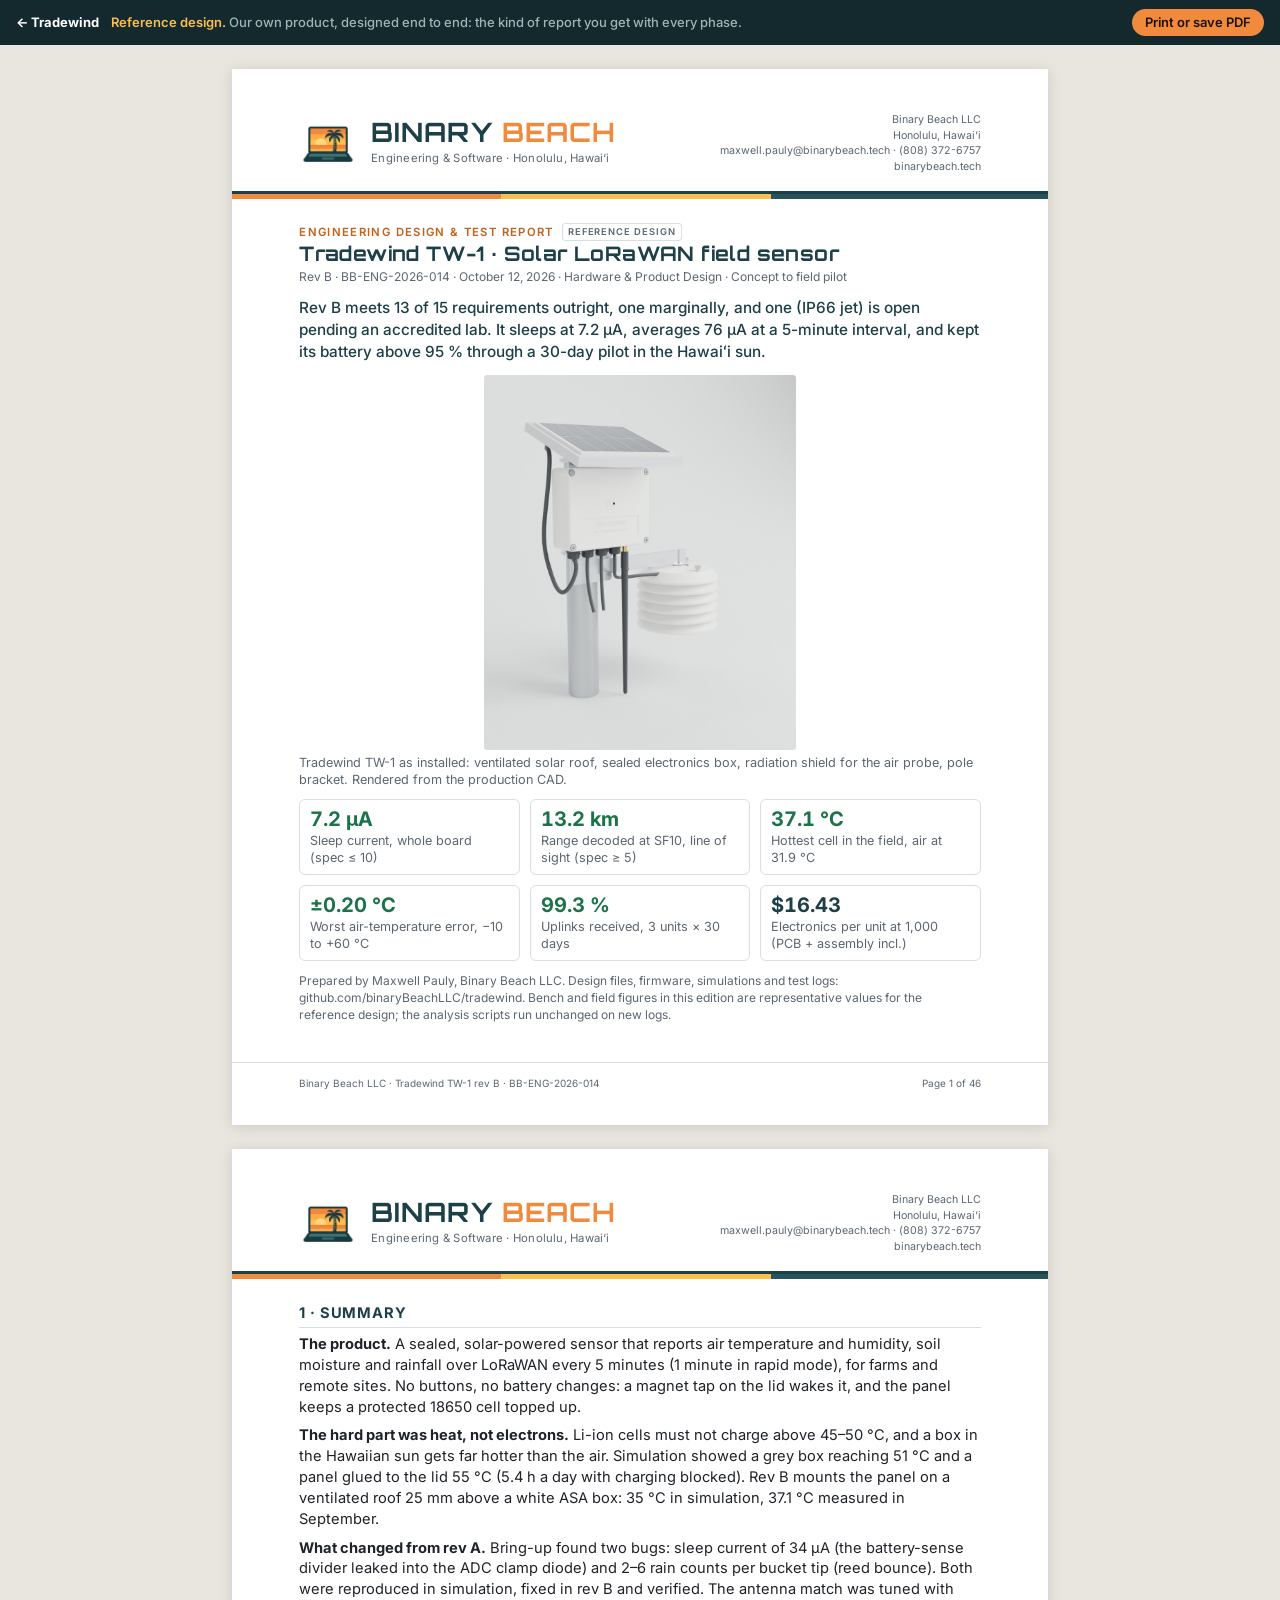
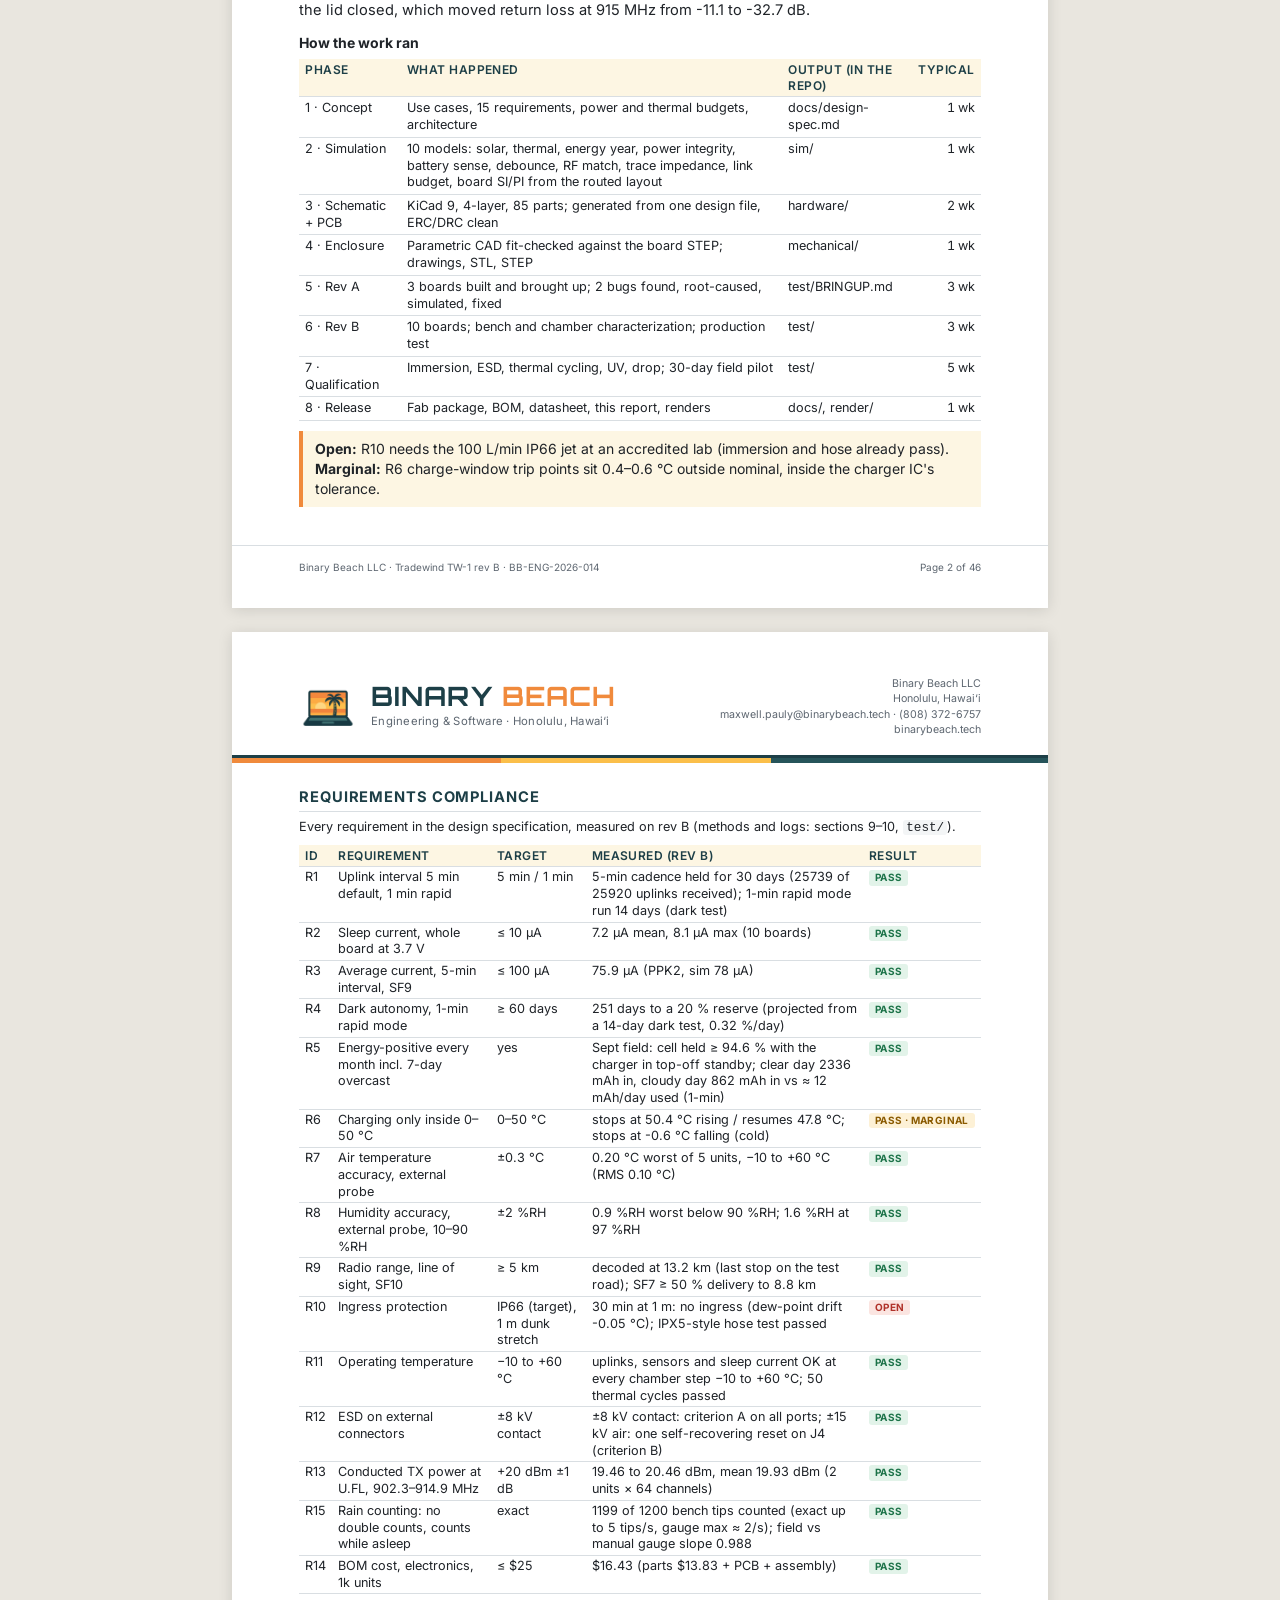
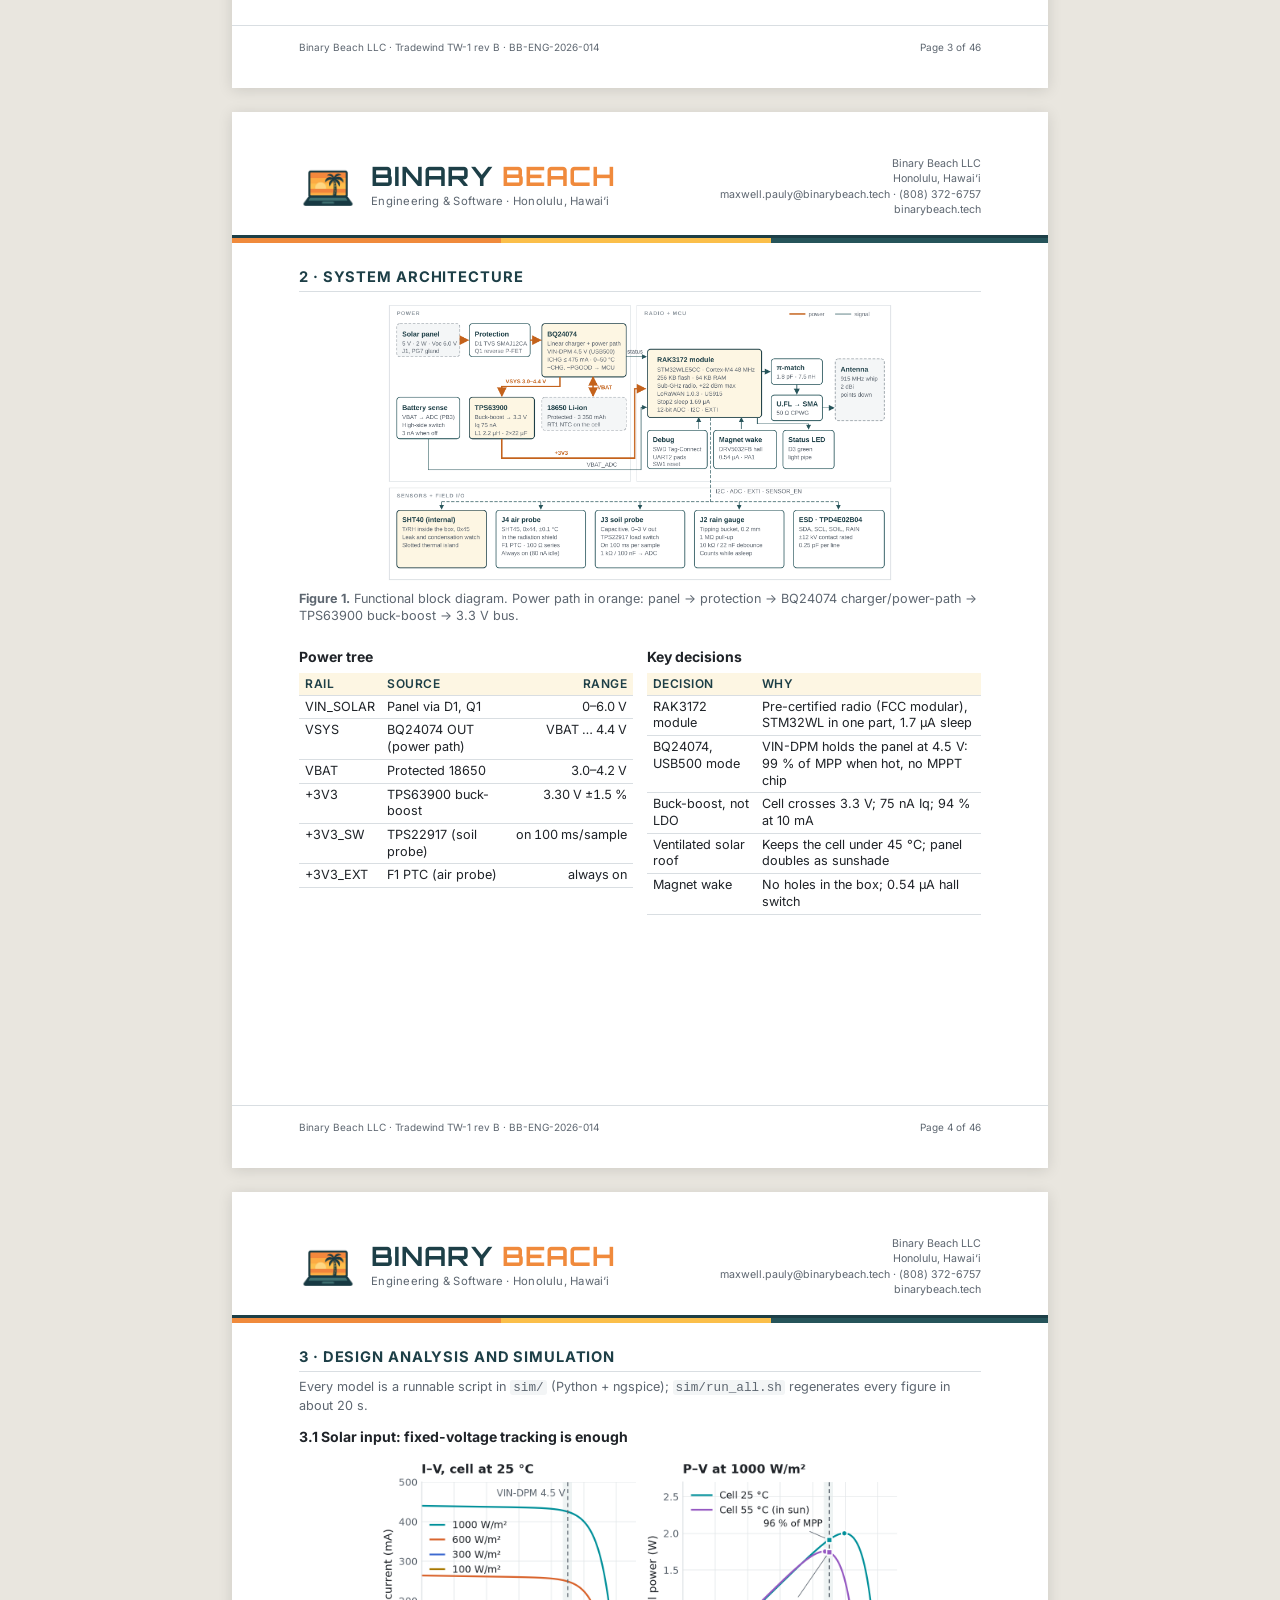
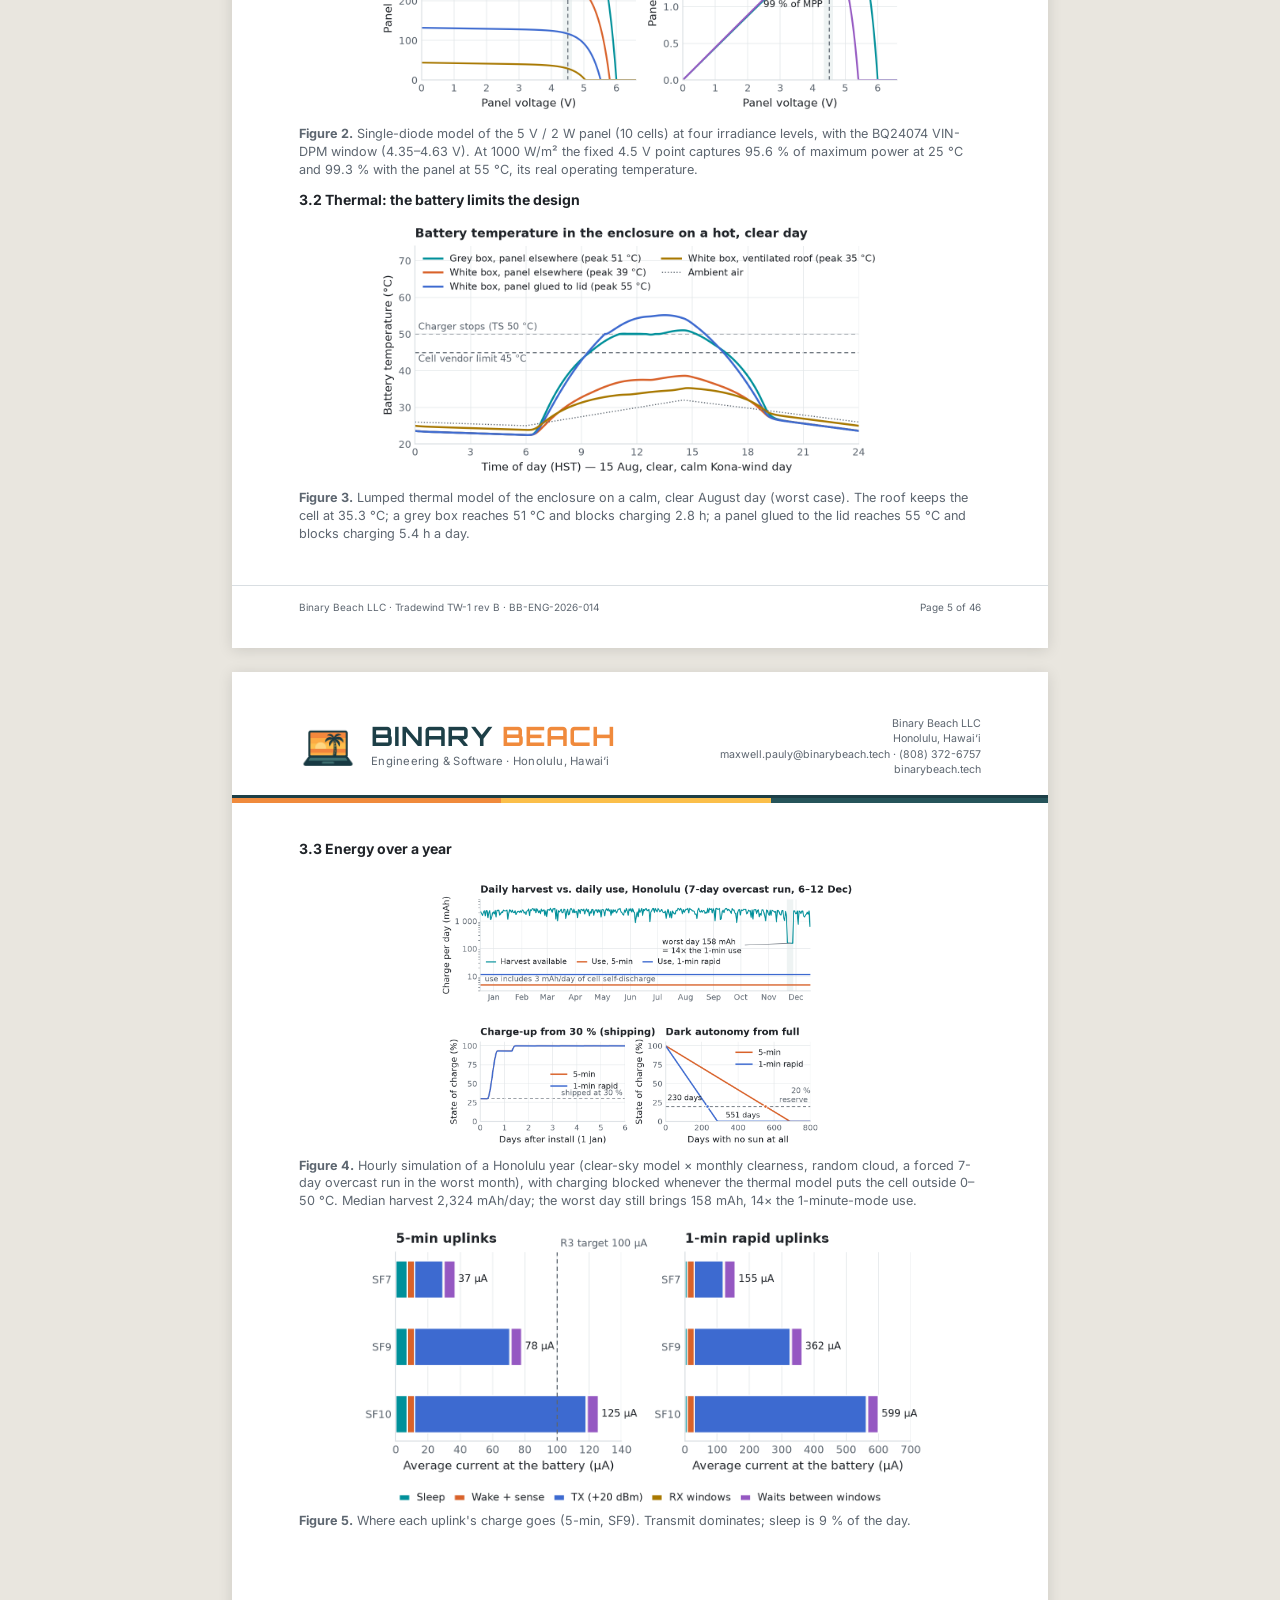
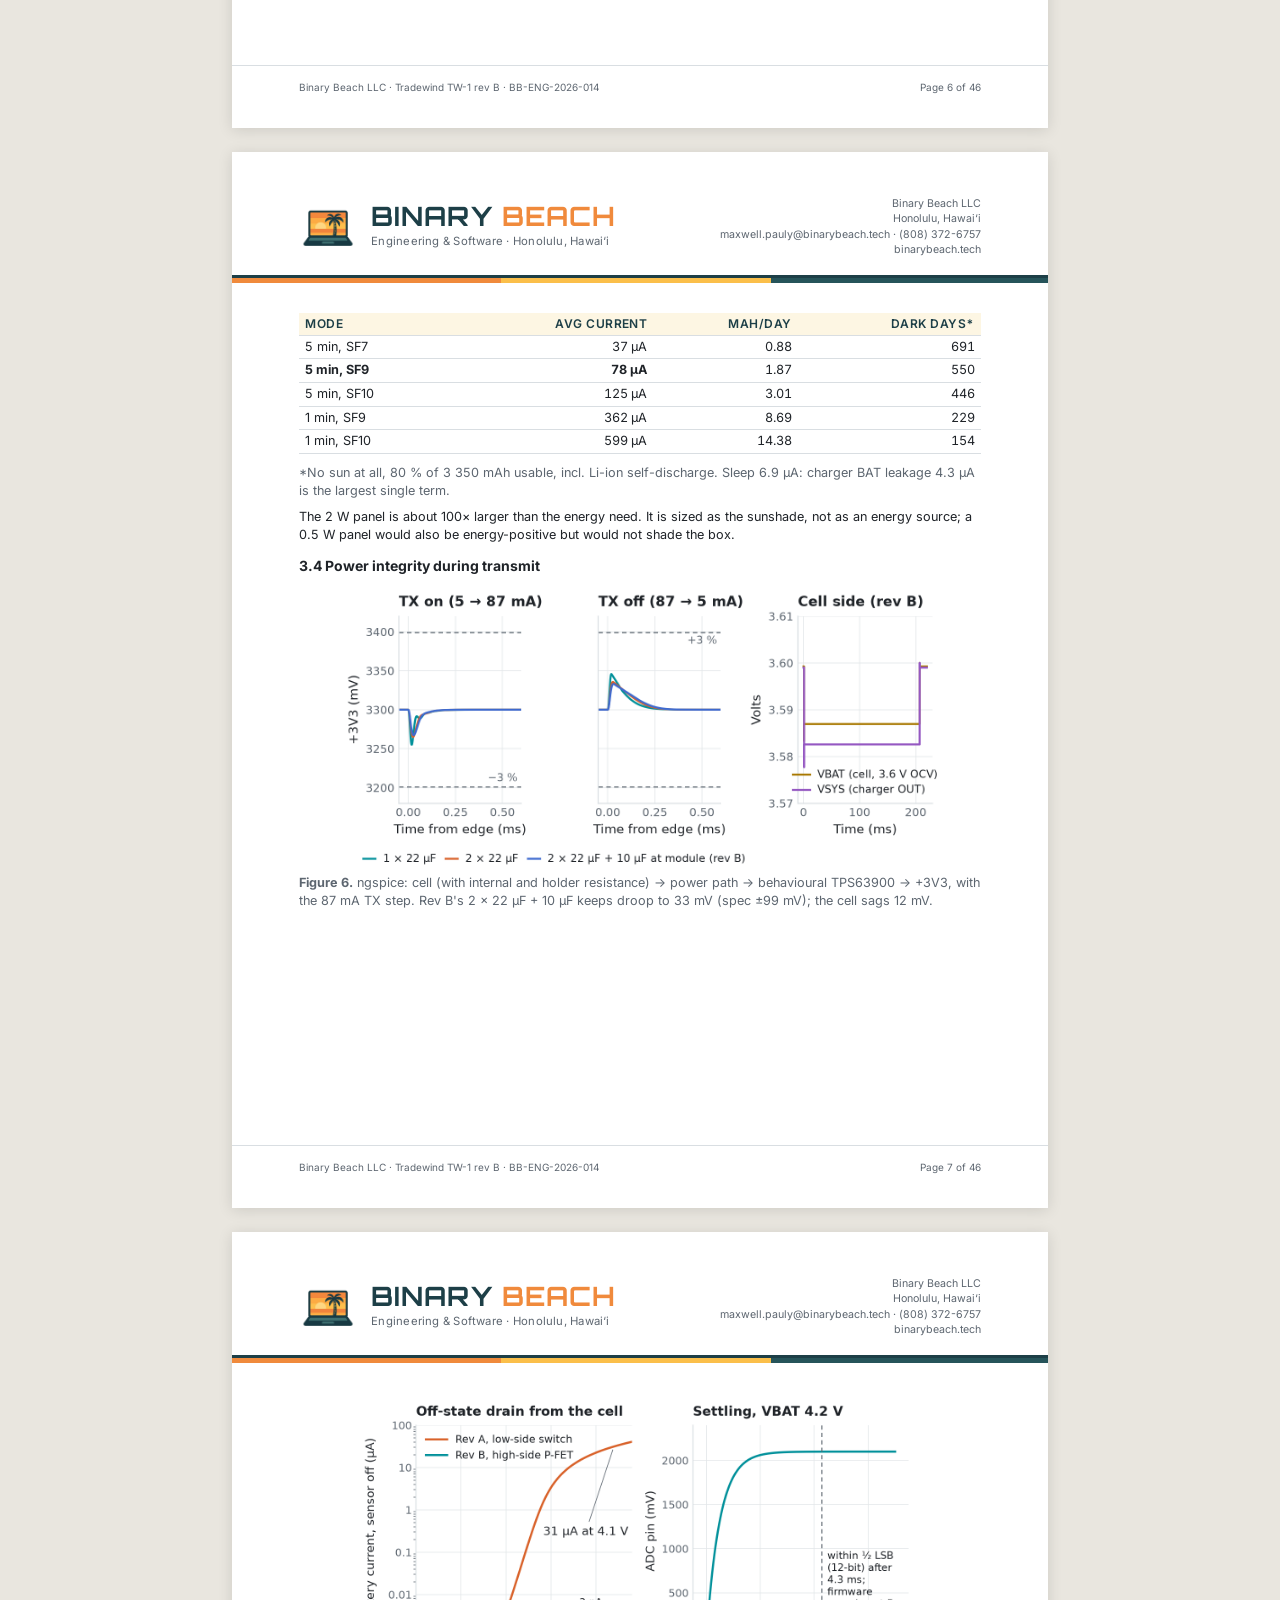
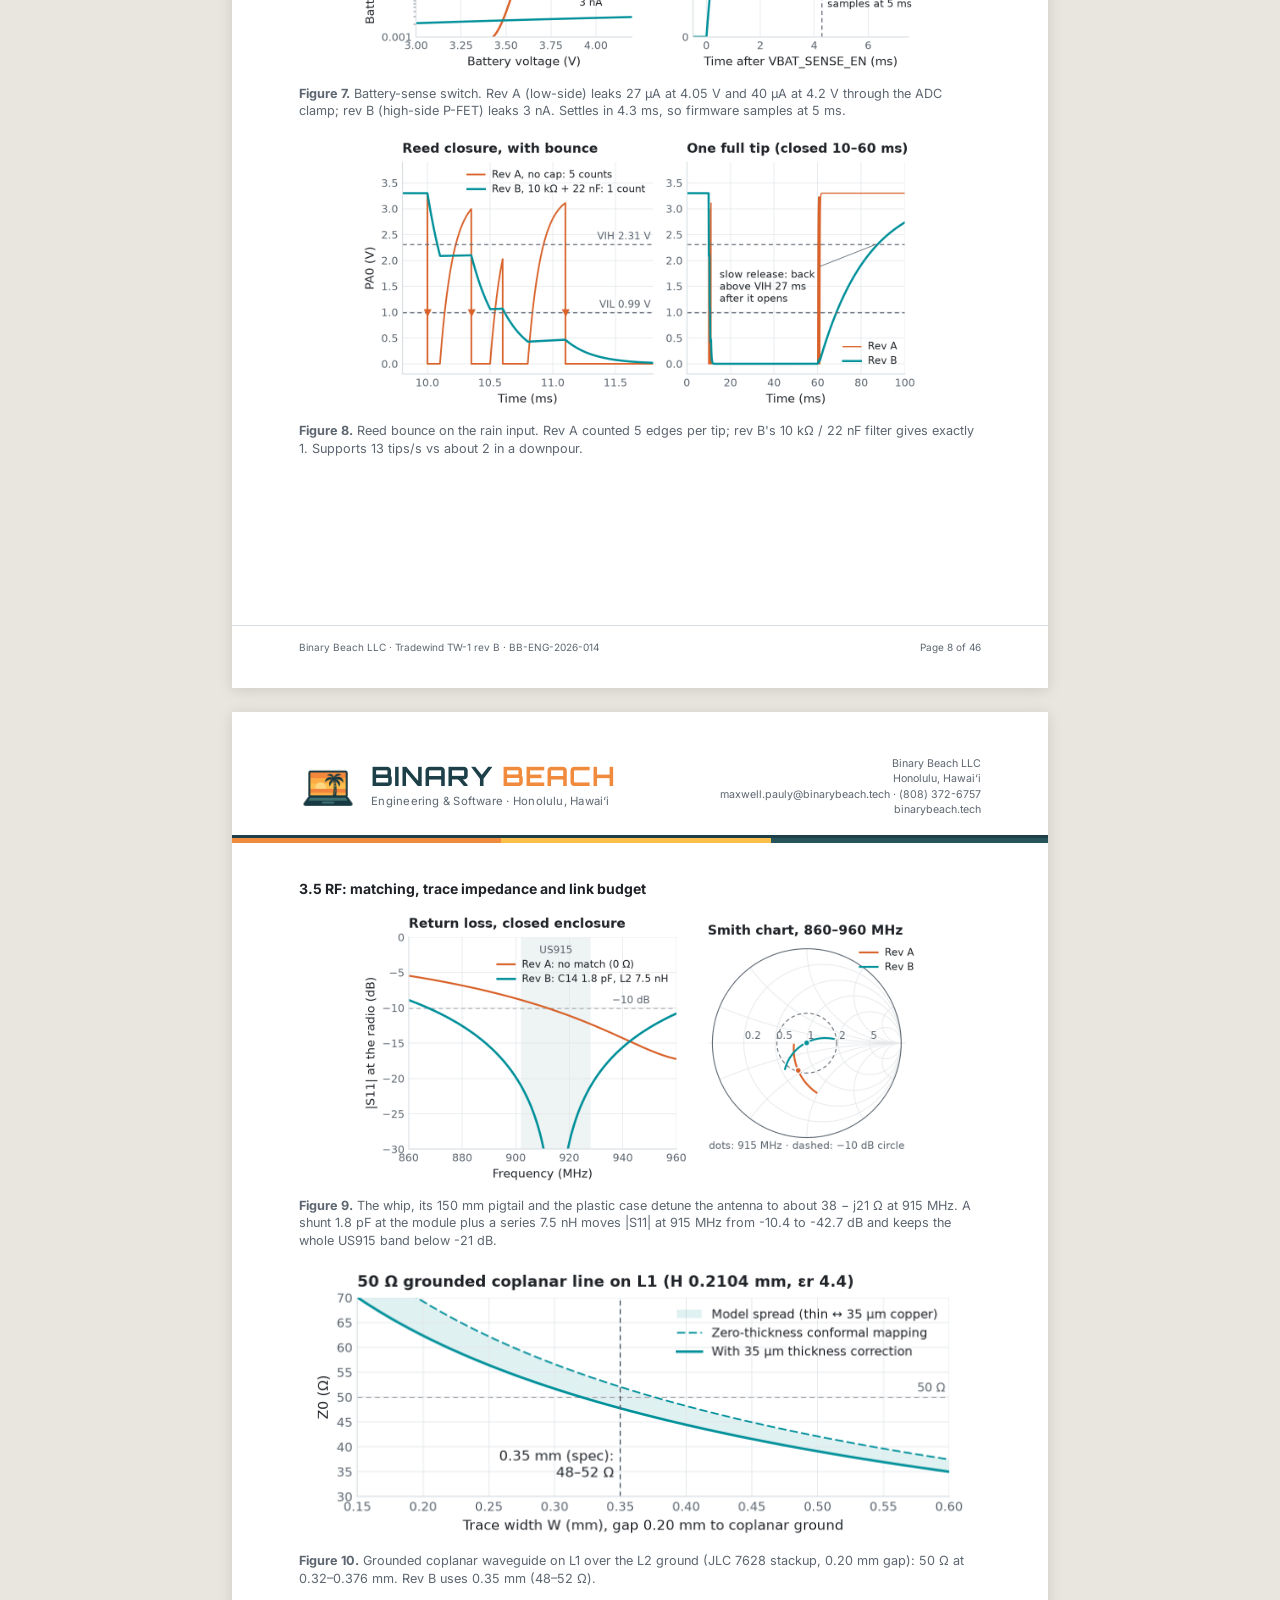
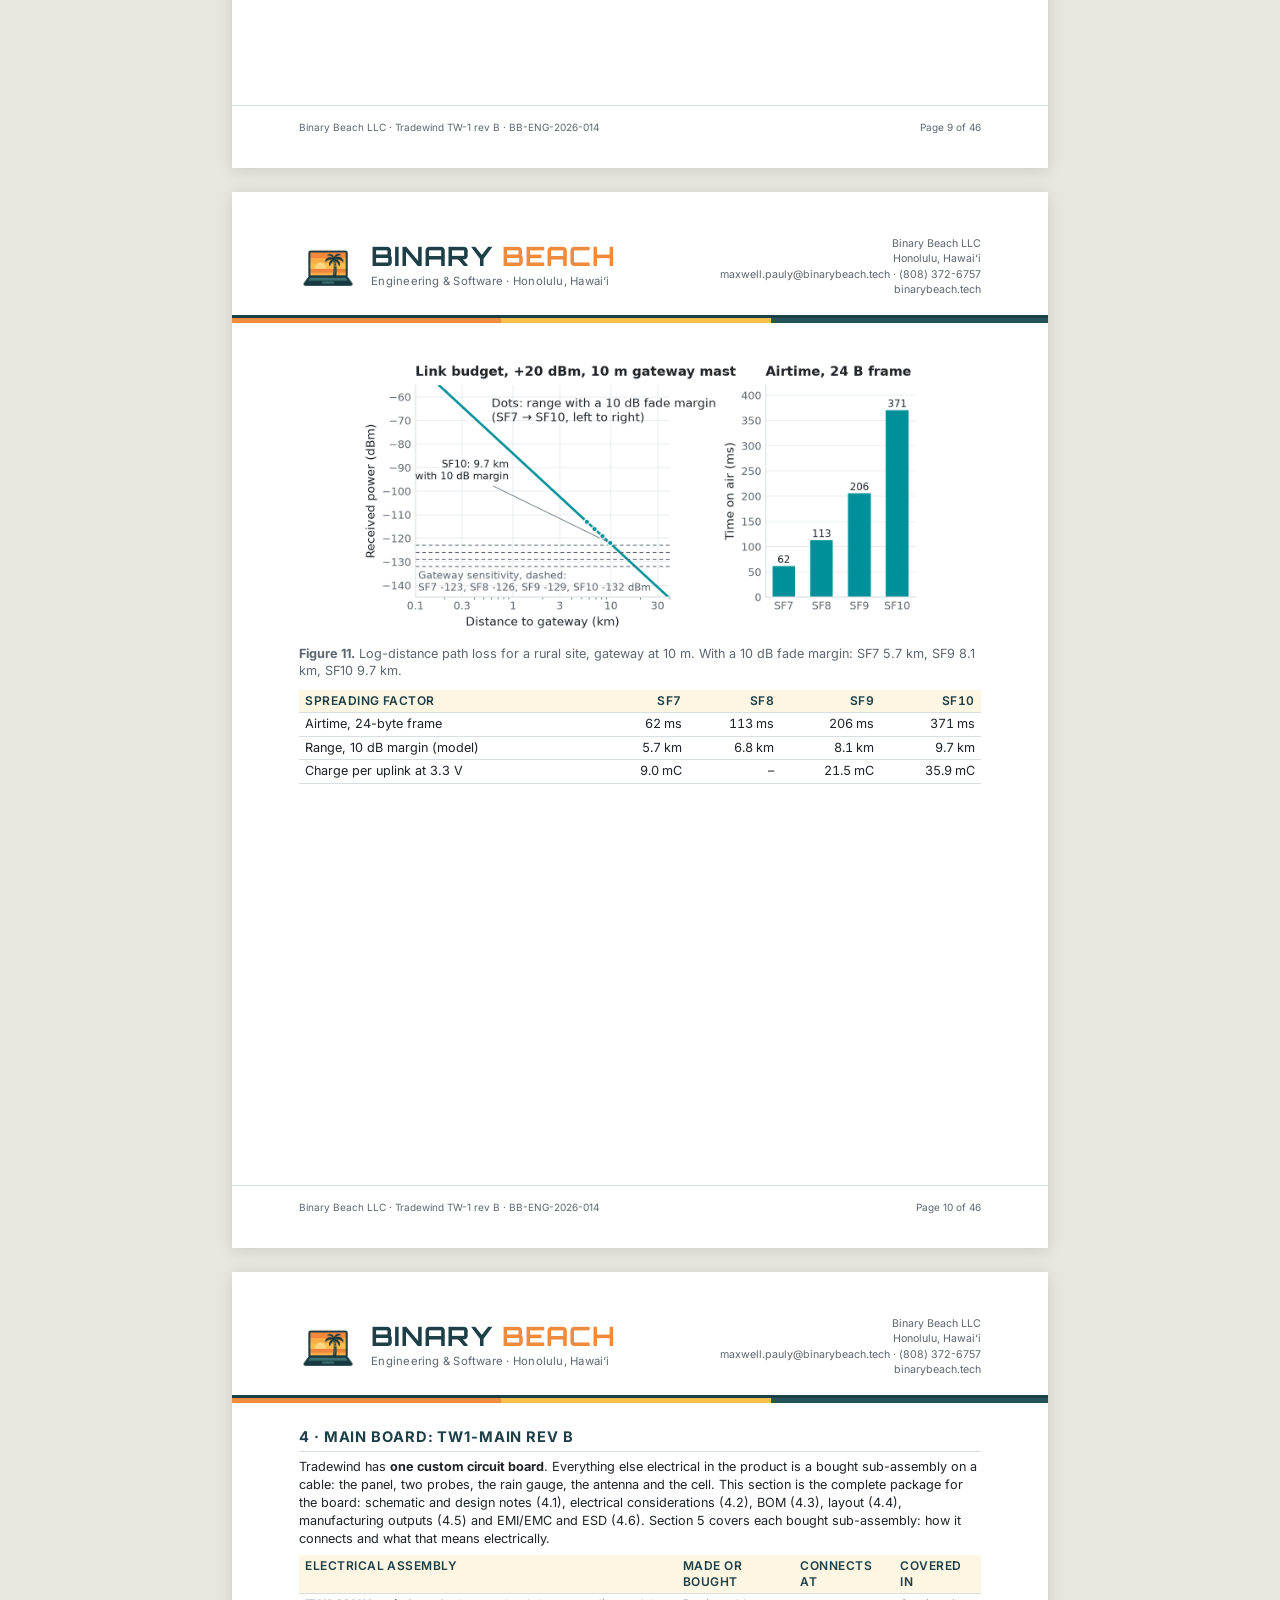
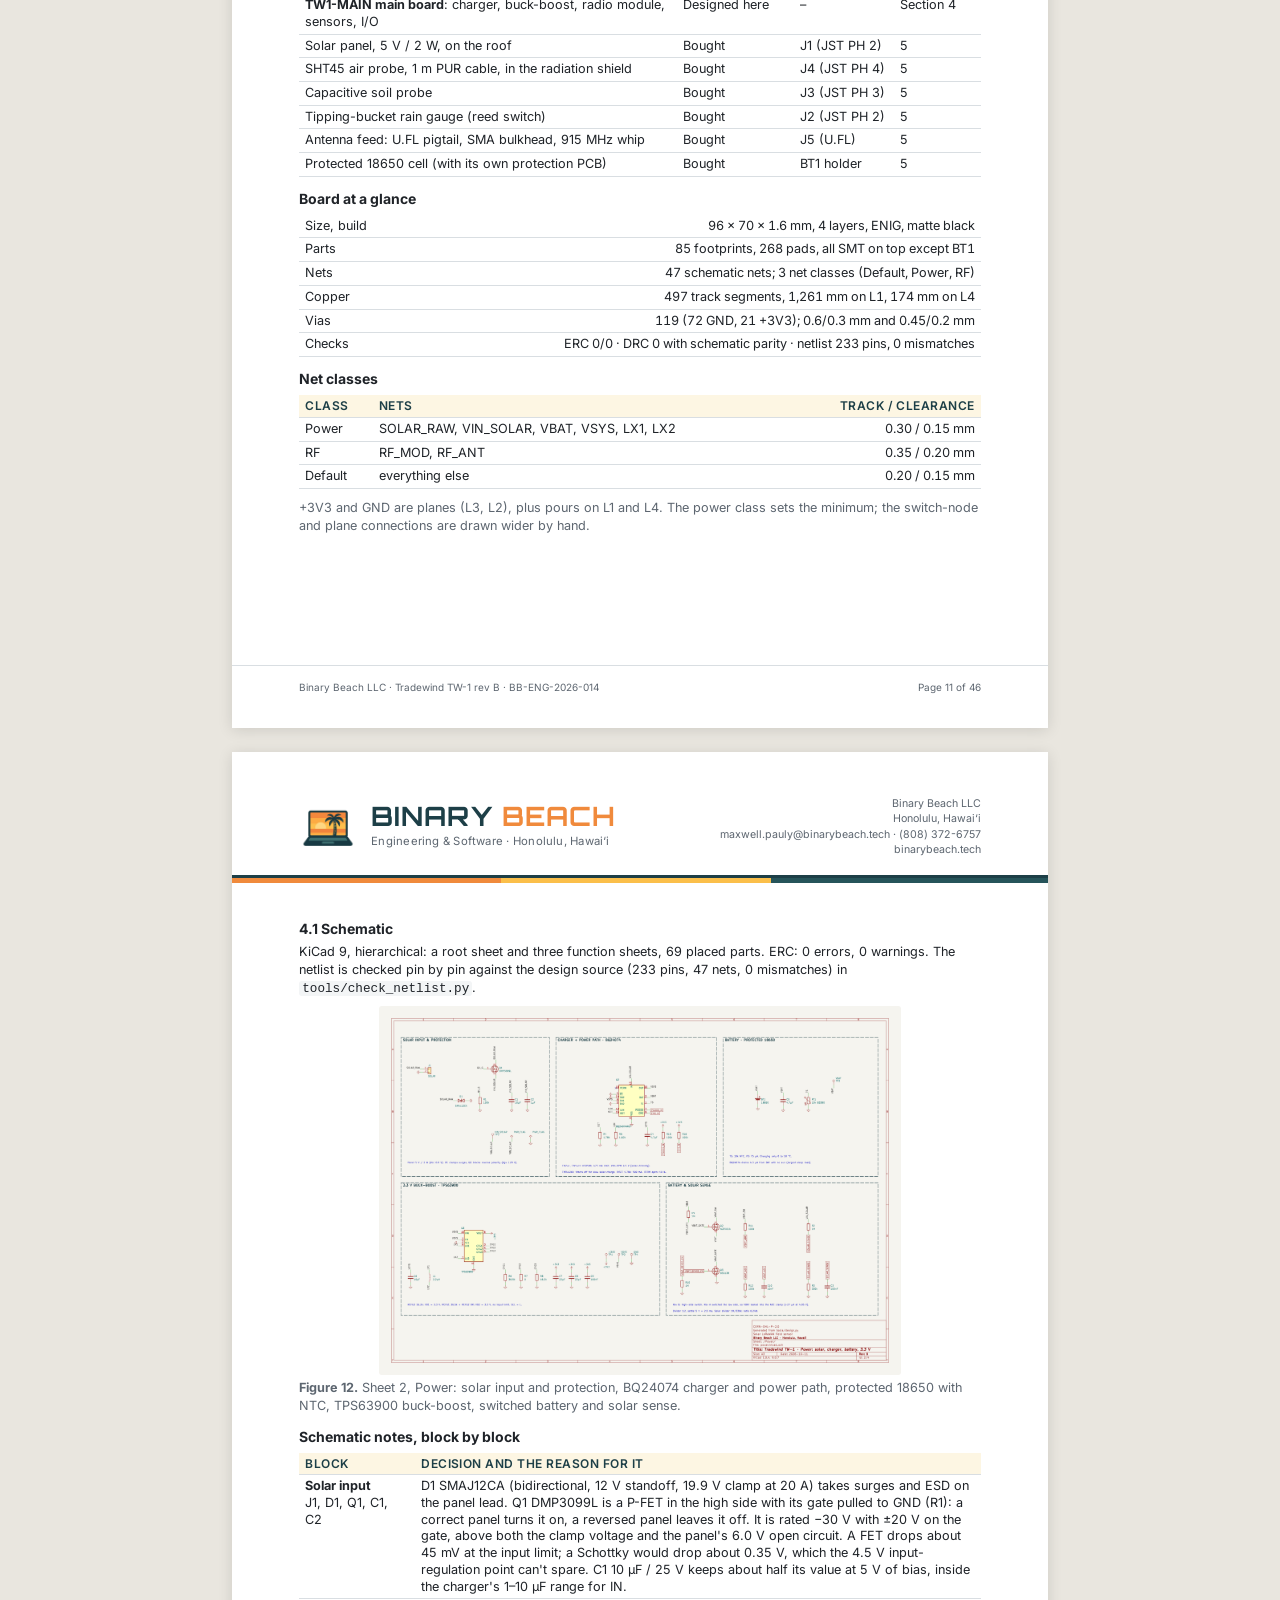
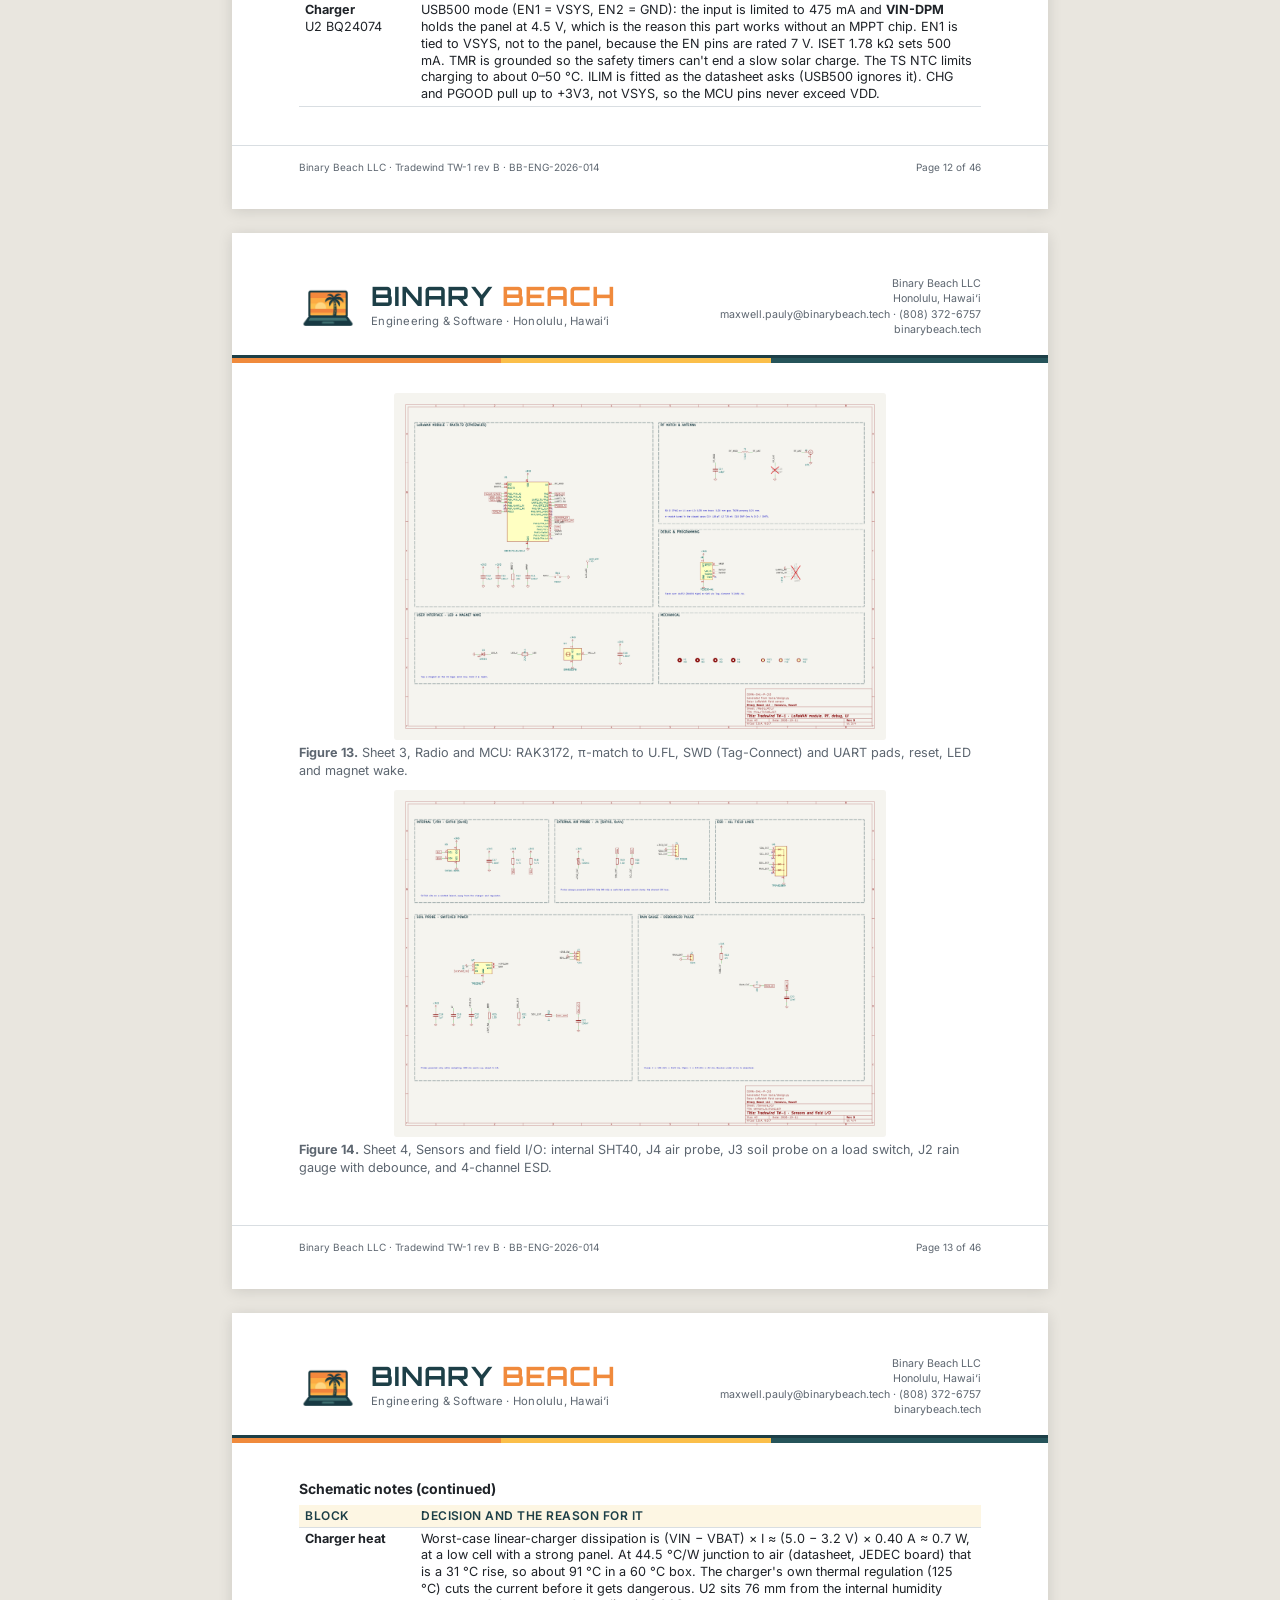
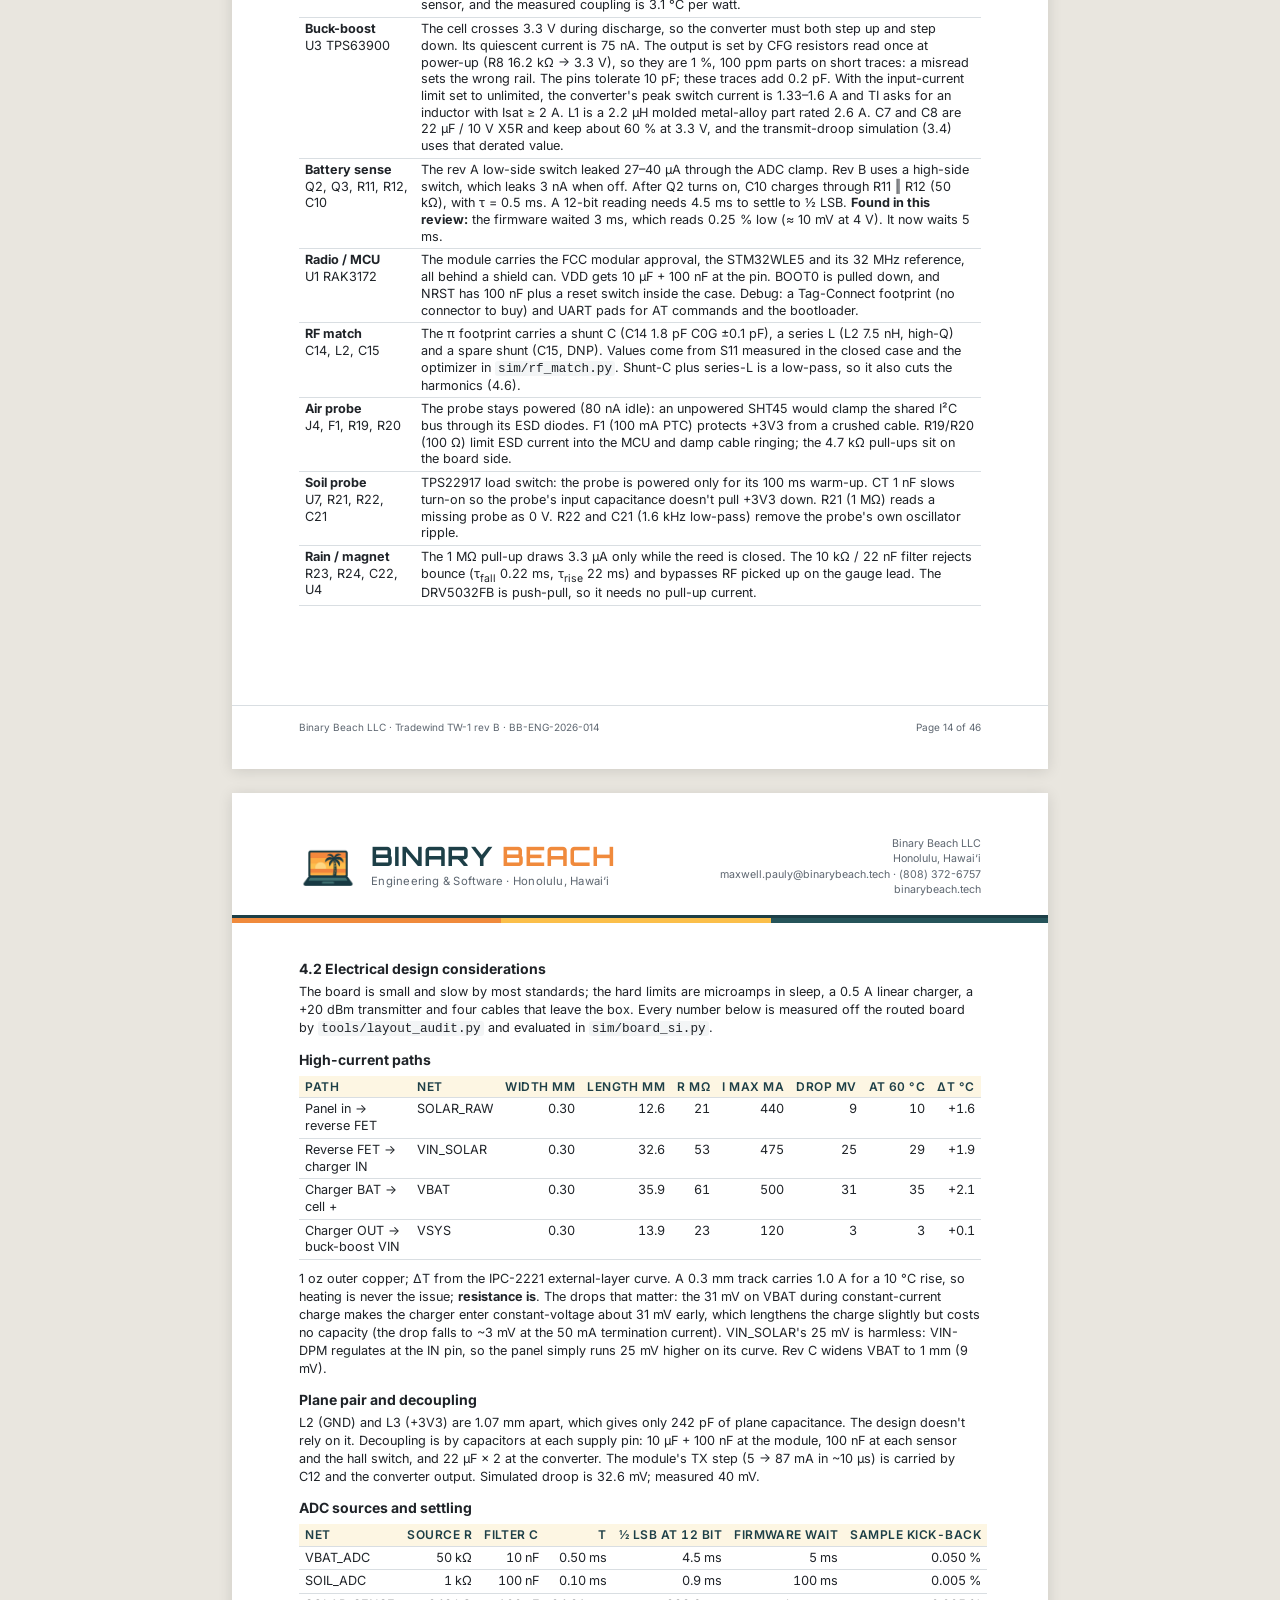
==== commit 6663215a: "Report readability: larger text, full-width charts, pad-accurate layout labels Body 11 pt, tables an" ====
--- a/docs/report/index.html
+++ b/docs/report/index.html
@@ -5,17 +5,35 @@
 .body h2:first-child{margin-top:0}
 figure img{border-radius:3px;max-height:3.0in;width:auto!important;max-width:100%}
 .grid2 figure img{max-height:2.25in}
-figure.tall img{max-height:4.6in}
-figure.sch2 img{max-height:3.82in}
-figure.hero img{max-height:4.25in}
+figure.tall img{max-height:3.85in}
+figure.sch2 img{max-height:3.62in}
+figure.hero img{max-height:3.9in}
+figure.mid img{max-height:2.8in}
+figure.full img{max-height:5.5in}
+figure.wide img{max-height:4.7in}
+figure.rf img{max-height:3.6in}
+figure.draw img{max-height:5.1in}
+.grid2.sm figure img{max-height:1.95in}
 figure.map img{max-height:3.85in}
-figcaption{font-size:8pt;line-height:1.35}
-table.small{font-size:8.2pt}
+.body{font-size:11pt;line-height:1.42}
+table{font-size:10pt;line-height:1.32}
+th{font-size:9pt}
+figcaption{font-size:9.5pt;line-height:1.4}
+table.small,.small{font-size:9.5pt}
+.kv{font-size:10.5pt}
+.callout{font-size:10.5pt}
+.stat span{font-size:9.5pt}
+.fine{font-size:9pt}
+table.small.tight td{padding:2px 6px}
+ol.key{list-style:none;padding:0;margin:2px 0 8px;font-size:9.5pt}
+ol.key li{counter-increment:k;position:relative;padding-left:25px;margin:3px 0}
+ol.key{counter-reset:k}
+ol.key li:before{content:counter(k);position:absolute;left:0;top:1px;width:17px;height:17px;border-radius:50%;background:#1f2328;color:#fff;font-size:8pt;font-weight:700;display:grid;place-items:center}
 .body{padding-top:.25in}
 @media print{.page{width:8.5in;max-width:none}.lh,.body,.ft{padding-left:.7in;padding-right:.7in}.lh .contact{display:block}
 .grid2{grid-template-columns:1fr 1fr}.stats{grid-template-columns:repeat(var(--n,3),1fr)}.kv{grid-template-columns:150px 1fr}}
 .grid2 figure{margin:4px 0 8px}
-code{font-size:8.5pt;background:#f3f5f6;padding:0 3px;border-radius:3px}
+code{font-size:9.5pt;background:#f3f5f6;padding:0 3px;border-radius:3px}
 table.small td,table.small th{padding:3px 6px}
 .page{height:auto}
 @media print{.page{min-height:11in;height:11in;overflow:hidden}}
@@ -30,8 +48,7 @@
 </script></head><body>
 <div class="page"><div class="lh"><img src="img/logo.png" alt=""><div><div class="wm">BINARY <span>BEACH</span></div>
 <div class="tag">Engineering &amp; Software · Honolulu, Hawai‘i</div></div>
-<div class="contact">Binary Beach LLC<br>Honolulu, Hawai‘i<br>maxwell.pauly@binarybeach.tech · (808) 372-6757<br>binarybeach.tech</div></div><div class="stripe"></div><div class="body">
-<div class="doctype">Engineering design &amp; test report <span class="sample">Reference design</span></div>
+<div class="contact">Binary Beach LLC<br>Honolulu, Hawai‘i<br>maxwell.pauly@binarybeach.tech · (808) 372-6757<br>binarybeach.tech</div></div><div class="stripe"></div><div class="body"><div class="doctype">Engineering design &amp; test report <span class="sample">Reference design</span></div>
 <h1>Tradewind TW-1 · Solar LoRaWAN field sensor</h1>
 <div class="meta">Rev B · BB-ENG-2026-014 · October 12, 2026 · Hardware &amp; Product Design · Concept to field pilot</div>
 <p class="short">Rev B meets 13 of 15 requirements outright, one marginally, and one (IP66 jet) is open pending an accredited lab.
@@ -47,12 +64,10 @@
   <div class="stat"><b>$16.43</b><span>Electronics per unit at 1,000 (PCB + assembly incl.)</span></div>
 </div>
 <p class="fine">Prepared by Maxwell Pauly, Binary Beach LLC. Design files, firmware, simulations and test logs: github.com/binaryBeachLLC/tradewind.
-Bench and field figures in this edition are representative values for the reference design; the analysis scripts run unchanged on new logs.</p>
-</div><div class="ft"><span>Binary Beach LLC · Tradewind TW-1 rev B · BB-ENG-2026-014</span><span>Page 1 of 35</span></div></div>
-<div class="page"><div class="lh"><img src="img/logo.png" alt=""><div><div class="wm">BINARY <span>BEACH</span></div>
-<div class="tag">Engineering &amp; Software · Honolulu, Hawai‘i</div></div>
-<div class="contact">Binary Beach LLC<br>Honolulu, Hawai‘i<br>maxwell.pauly@binarybeach.tech · (808) 372-6757<br>binarybeach.tech</div></div><div class="stripe"></div><div class="body">
-<h2>1 · Summary</h2>
+Bench and field figures in this edition are representative values for the reference design; the analysis scripts run unchanged on new logs.</p></div><div class="ft"><span>Binary Beach LLC · Tradewind TW-1 rev B · BB-ENG-2026-014</span><span>Page 1 of 46</span></div></div>
+<div class="page"><div class="lh"><img src="img/logo.png" alt=""><div><div class="wm">BINARY <span>BEACH</span></div>
+<div class="tag">Engineering &amp; Software · Honolulu, Hawai‘i</div></div>
+<div class="contact">Binary Beach LLC<br>Honolulu, Hawai‘i<br>maxwell.pauly@binarybeach.tech · (808) 372-6757<br>binarybeach.tech</div></div><div class="stripe"></div><div class="body"><h2>1 · Summary</h2>
 <p><b>The product.</b> A sealed, solar-powered sensor that reports air temperature and humidity, soil moisture and rainfall
 over LoRaWAN every 5 minutes (1 minute in rapid mode), for farms and remote sites. No buttons, no battery changes:
 a magnet tap on the lid wakes it, and the panel keeps a protected 18650 cell topped up.</p>
@@ -73,20 +88,16 @@
 <tr><td>6 · Rev B</td><td>10 boards; bench and chamber characterization; production test</td><td>test/</td><td class="n">3 wk</td></tr>
 <tr><td>7 · Qualification</td><td>Immersion, ESD, thermal cycling, UV, drop; 30-day field pilot</td><td>test/</td><td class="n">5 wk</td></tr>
 <tr><td>8 · Release</td><td>Fab package, BOM, datasheet, this report, renders</td><td>docs/, render/</td><td class="n">1 wk</td></tr></table>
-</div><div class="ft"><span>Binary Beach LLC · Tradewind TW-1 rev B · BB-ENG-2026-014</span><span>Page 2 of 35</span></div></div>
-<div class="page"><div class="lh"><img src="img/logo.png" alt=""><div><div class="wm">BINARY <span>BEACH</span></div>
-<div class="tag">Engineering &amp; Software · Honolulu, Hawai‘i</div></div>
-<div class="contact">Binary Beach LLC<br>Honolulu, Hawai‘i<br>maxwell.pauly@binarybeach.tech · (808) 372-6757<br>binarybeach.tech</div></div><div class="stripe"></div><div class="body">
-<h2>Requirements compliance</h2>
-<p class="small">Every requirement from the design specification, measured on rev B. Methods and raw logs: sections 9–10 and <code>test/</code>.</p>
-<table class="small" style="font-size:7.9pt"><tr><th>ID</th><th>Requirement</th><th>Target</th><th>Measured (rev B)</th><th>Result</th></tr><tr><td>R1</td><td>Uplink interval 5 min default, 1 min rapid</td><td>5 min / 1 min</td><td>5-min cadence held for 30 days (25739 of 25920 uplinks received); 1-min rapid mode run 14 days (dark test)</td><td><span class="pill ok">pass</span></td></tr><tr><td>R2</td><td>Sleep current, whole board at 3.7 V</td><td>≤ 10 µA</td><td>7.2 µA mean, 8.1 µA max (10 boards)</td><td><span class="pill ok">pass</span></td></tr><tr><td>R3</td><td>Average current, 5-min interval, SF9</td><td>≤ 100 µA</td><td>75.9 µA (PPK2, sim 78 µA)</td><td><span class="pill ok">pass</span></td></tr><tr><td>R4</td><td>Dark autonomy, 1-min rapid mode</td><td>≥ 60 days</td><td>251 days to a 20 % reserve (projected from a 14-day dark test, 0.32 %/day)</td><td><span class="pill ok">pass</span></td></tr><tr><td>R5</td><td>Energy-positive every month incl. 7-day overcast</td><td>yes</td><td>Sept field: cell held ≥ 94.6 % with the charger in top-off standby; clear day 2336 mAh in, cloudy day 862 mAh in vs ≈ 12 mAh/day used (1-min)</td><td><span class="pill ok">pass</span></td></tr><tr><td>R6</td><td>Charging only inside 0–50 °C</td><td>0–50 °C</td><td>stops at 50.4 °C rising / resumes 47.8 °C; stops at -0.6 °C falling (cold)</td><td><span class="pill warn">pass · marginal</span></td></tr><tr><td>R7</td><td>Air temperature accuracy, external probe</td><td>±0.3 °C</td><td>0.20 °C worst of 5 units, −10 to +60 °C (RMS 0.10 °C)</td><td><span class="pill ok">pass</span></td></tr><tr><td>R8</td><td>Humidity accuracy, external probe, 10–90 %RH</td><td>±2 %RH</td><td>0.9 %RH worst below 90 %RH; 1.6 %RH at 97 %RH</td><td><span class="pill ok">pass</span></td></tr><tr><td>R9</td><td>Radio range, line of sight, SF10</td><td>≥ 5 km</td><td>decoded at 13.2 km (last stop on the test road); SF7 ≥ 50 % delivery to 8.8 km</td><td><span class="pill ok">pass</span></td></tr><tr><td>R10</td><td>Ingress protection</td><td>IP66 (target), 1 m dunk stretch</td><td>30 min at 1 m: no ingress (dew-point drift -0.05 °C); IPX5-style hose test passed</td><td><span class="pill bad">open</span></td></tr><tr><td>R11</td><td>Operating temperature</td><td>−10 to +60 °C</td><td>uplinks, sensors and sleep current OK at every chamber step −10 to +60 °C; 50 thermal cycles passed</td><td><span class="pill ok">pass</span></td></tr><tr><td>R12</td><td>ESD on external connectors</td><td>±8 kV contact</td><td>±8 kV contact: criterion A on all ports; ±15 kV air: one self-recovering reset on J4 (criterion B)</td><td><span class="pill ok">pass</span></td></tr><tr><td>R13</td><td>Conducted TX power at U.FL, 902.3–914.9 MHz</td><td>+20 dBm ±1 dB</td><td>19.46 to 20.46 dBm, mean 19.93 dBm (2 units × 64 channels)</td><td><span class="pill ok">pass</span></td></tr><tr><td>R15</td><td>Rain counting: no double counts, counts while asleep</td><td>exact</td><td>1199 of 1200 bench tips counted (exact up to 5 tips/s, gauge max ≈ 2/s); field vs manual gauge slope 0.988</td><td><span class="pill ok">pass</span></td></tr><tr><td>R14</td><td>BOM cost, electronics, 1k units</td><td>≤ $25</td><td>$16.43 (parts $13.83 + PCB + assembly)</td><td><span class="pill ok">pass</span></td></tr></table>
 <div class="callout"><b>Open:</b> R10 needs the 100 L/min IP66 jet at an accredited lab (immersion and hose already pass).
-<b>Marginal:</b> R6 charge-window trip points sit 0.4–0.6 °C outside nominal, inside the charger IC's tolerance.</div>
-</div><div class="ft"><span>Binary Beach LLC · Tradewind TW-1 rev B · BB-ENG-2026-014</span><span>Page 3 of 35</span></div></div>
-<div class="page"><div class="lh"><img src="img/logo.png" alt=""><div><div class="wm">BINARY <span>BEACH</span></div>
-<div class="tag">Engineering &amp; Software · Honolulu, Hawai‘i</div></div>
-<div class="contact">Binary Beach LLC<br>Honolulu, Hawai‘i<br>maxwell.pauly@binarybeach.tech · (808) 372-6757<br>binarybeach.tech</div></div><div class="stripe"></div><div class="body">
-<h2>2 · System architecture</h2>
+<b>Marginal:</b> R6 charge-window trip points sit 0.4–0.6 °C outside nominal, inside the charger IC's tolerance.</div></div><div class="ft"><span>Binary Beach LLC · Tradewind TW-1 rev B · BB-ENG-2026-014</span><span>Page 2 of 46</span></div></div>
+<div class="page"><div class="lh"><img src="img/logo.png" alt=""><div><div class="wm">BINARY <span>BEACH</span></div>
+<div class="tag">Engineering &amp; Software · Honolulu, Hawai‘i</div></div>
+<div class="contact">Binary Beach LLC<br>Honolulu, Hawai‘i<br>maxwell.pauly@binarybeach.tech · (808) 372-6757<br>binarybeach.tech</div></div><div class="stripe"></div><div class="body"><h2>Requirements compliance</h2>
+<p class="small">Every requirement in the design specification, measured on rev B (methods and logs: sections 9–10, <code>test/</code>).</p>
+<table class="small tight" style="margin-bottom:0"><tr><th>ID</th><th>Requirement</th><th>Target</th><th>Measured (rev B)</th><th>Result</th></tr><tr><td>R1</td><td>Uplink interval 5 min default, 1 min rapid</td><td>5 min / 1 min</td><td>5-min cadence held for 30 days (25739 of 25920 uplinks received); 1-min rapid mode run 14 days (dark test)</td><td><span class="pill ok">pass</span></td></tr><tr><td>R2</td><td>Sleep current, whole board at 3.7 V</td><td>≤ 10 µA</td><td>7.2 µA mean, 8.1 µA max (10 boards)</td><td><span class="pill ok">pass</span></td></tr><tr><td>R3</td><td>Average current, 5-min interval, SF9</td><td>≤ 100 µA</td><td>75.9 µA (PPK2, sim 78 µA)</td><td><span class="pill ok">pass</span></td></tr><tr><td>R4</td><td>Dark autonomy, 1-min rapid mode</td><td>≥ 60 days</td><td>251 days to a 20 % reserve (projected from a 14-day dark test, 0.32 %/day)</td><td><span class="pill ok">pass</span></td></tr><tr><td>R5</td><td>Energy-positive every month incl. 7-day overcast</td><td>yes</td><td>Sept field: cell held ≥ 94.6 % with the charger in top-off standby; clear day 2336 mAh in, cloudy day 862 mAh in vs ≈ 12 mAh/day used (1-min)</td><td><span class="pill ok">pass</span></td></tr><tr><td>R6</td><td>Charging only inside 0–50 °C</td><td>0–50 °C</td><td>stops at 50.4 °C rising / resumes 47.8 °C; stops at -0.6 °C falling (cold)</td><td><span class="pill warn">pass · marginal</span></td></tr><tr><td>R7</td><td>Air temperature accuracy, external probe</td><td>±0.3 °C</td><td>0.20 °C worst of 5 units, −10 to +60 °C (RMS 0.10 °C)</td><td><span class="pill ok">pass</span></td></tr><tr><td>R8</td><td>Humidity accuracy, external probe, 10–90 %RH</td><td>±2 %RH</td><td>0.9 %RH worst below 90 %RH; 1.6 %RH at 97 %RH</td><td><span class="pill ok">pass</span></td></tr><tr><td>R9</td><td>Radio range, line of sight, SF10</td><td>≥ 5 km</td><td>decoded at 13.2 km (last stop on the test road); SF7 ≥ 50 % delivery to 8.8 km</td><td><span class="pill ok">pass</span></td></tr><tr><td>R10</td><td>Ingress protection</td><td>IP66 (target), 1 m dunk stretch</td><td>30 min at 1 m: no ingress (dew-point drift -0.05 °C); IPX5-style hose test passed</td><td><span class="pill bad">open</span></td></tr><tr><td>R11</td><td>Operating temperature</td><td>−10 to +60 °C</td><td>uplinks, sensors and sleep current OK at every chamber step −10 to +60 °C; 50 thermal cycles passed</td><td><span class="pill ok">pass</span></td></tr><tr><td>R12</td><td>ESD on external connectors</td><td>±8 kV contact</td><td>±8 kV contact: criterion A on all ports; ±15 kV air: one self-recovering reset on J4 (criterion B)</td><td><span class="pill ok">pass</span></td></tr><tr><td>R13</td><td>Conducted TX power at U.FL, 902.3–914.9 MHz</td><td>+20 dBm ±1 dB</td><td>19.46 to 20.46 dBm, mean 19.93 dBm (2 units × 64 channels)</td><td><span class="pill ok">pass</span></td></tr><tr><td>R15</td><td>Rain counting: no double counts, counts while asleep</td><td>exact</td><td>1199 of 1200 bench tips counted (exact up to 5 tips/s, gauge max ≈ 2/s); field vs manual gauge slope 0.988</td><td><span class="pill ok">pass</span></td></tr><tr><td>R14</td><td>BOM cost, electronics, 1k units</td><td>≤ $25</td><td>$16.43 (parts $13.83 + PCB + assembly)</td><td><span class="pill ok">pass</span></td></tr></table></div><div class="ft"><span>Binary Beach LLC · Tradewind TW-1 rev B · BB-ENG-2026-014</span><span>Page 3 of 46</span></div></div>
+<div class="page"><div class="lh"><img src="img/logo.png" alt=""><div><div class="wm">BINARY <span>BEACH</span></div>
+<div class="tag">Engineering &amp; Software · Honolulu, Hawai‘i</div></div>
+<div class="contact">Binary Beach LLC<br>Honolulu, Hawai‘i<br>maxwell.pauly@binarybeach.tech · (808) 372-6757<br>binarybeach.tech</div></div><div class="stripe"></div><div class="body"><h2>2 · System architecture</h2>
 <figure class="" style="margin:6px 0 10px"><img src="img/block_diagram.png" style="width:100%;margin:0 auto" alt=""><figcaption><b>Figure 1.</b> Functional block diagram. Power path in orange: panel → protection → BQ24074 charger/power-path → TPS63900 buck-boost → 3.3 V bus.</figcaption></figure>
 <div class="grid2">
 <div>
@@ -111,27 +122,23 @@
 <tr><td>Ventilated solar roof</td><td>Keeps the cell under 45 °C; panel doubles as sunshade</td></tr>
 <tr><td>Magnet wake</td><td>No holes in the box; 0.54 µA hall switch</td></tr>
 </table>
-</div></div>
-</div><div class="ft"><span>Binary Beach LLC · Tradewind TW-1 rev B · BB-ENG-2026-014</span><span>Page 4 of 35</span></div></div>
-<div class="page"><div class="lh"><img src="img/logo.png" alt=""><div><div class="wm">BINARY <span>BEACH</span></div>
-<div class="tag">Engineering &amp; Software · Honolulu, Hawai‘i</div></div>
-<div class="contact">Binary Beach LLC<br>Honolulu, Hawai‘i<br>maxwell.pauly@binarybeach.tech · (808) 372-6757<br>binarybeach.tech</div></div><div class="stripe"></div><div class="body">
-<h2>3 · Design analysis and simulation</h2>
+</div></div></div><div class="ft"><span>Binary Beach LLC · Tradewind TW-1 rev B · BB-ENG-2026-014</span><span>Page 4 of 46</span></div></div>
+<div class="page"><div class="lh"><img src="img/logo.png" alt=""><div><div class="wm">BINARY <span>BEACH</span></div>
+<div class="tag">Engineering &amp; Software · Honolulu, Hawai‘i</div></div>
+<div class="contact">Binary Beach LLC<br>Honolulu, Hawai‘i<br>maxwell.pauly@binarybeach.tech · (808) 372-6757<br>binarybeach.tech</div></div><div class="stripe"></div><div class="body"><h2>3 · Design analysis and simulation</h2>
 <p class="small muted">Every model is a runnable script in <code>sim/</code> (Python + ngspice); <code>sim/run_all.sh</code> regenerates every figure in about 20 s.</p>
 <h3>3.1 Solar input: fixed-voltage tracking is enough</h3>
-<figure class="" style="margin:6px 0 10px"><img src="img/sim_solar_iv.png" style="width:100%;margin:0 auto" alt=""><figcaption><b>Figure 2.</b> Single-diode model of the 5 V / 2 W panel (10 cells) at four irradiance levels, with the BQ24074 VIN-DPM window (4.35–4.63 V). At 1000 W/m² the fixed 4.5 V point captures 95.6 % of maximum power at 25 °C and 99.3 % with the panel at 55 °C, its real operating temperature.</figcaption></figure>
+<figure class="mid" style="margin:6px 0 10px"><img src="img/sim_solar_iv.png" style="width:100%;margin:0 auto" alt=""><figcaption><b>Figure 2.</b> Single-diode model of the 5 V / 2 W panel (10 cells) at four irradiance levels, with the BQ24074 VIN-DPM window (4.35–4.63 V). At 1000 W/m² the fixed 4.5 V point captures 95.6 % of maximum power at 25 °C and 99.3 % with the panel at 55 °C, its real operating temperature.</figcaption></figure>
 <h3>3.2 Thermal: the battery limits the design</h3>
-<figure class="" style="margin:6px 0 10px"><img src="img/sim_thermal_enclosure.png" style="width:100%;margin:0 auto" alt=""><figcaption><b>Figure 3.</b> Lumped thermal model of the enclosure on a calm, clear August day (worst case). The roof keeps the cell at 35.3 °C; a grey box reaches 51 °C and blocks charging 2.8 h; a panel glued to the lid reaches 55 °C and blocks charging 5.4 h a day.</figcaption></figure>
-</div><div class="ft"><span>Binary Beach LLC · Tradewind TW-1 rev B · BB-ENG-2026-014</span><span>Page 5 of 35</span></div></div>
-<div class="page"><div class="lh"><img src="img/logo.png" alt=""><div><div class="wm">BINARY <span>BEACH</span></div>
-<div class="tag">Engineering &amp; Software · Honolulu, Hawai‘i</div></div>
-<div class="contact">Binary Beach LLC<br>Honolulu, Hawai‘i<br>maxwell.pauly@binarybeach.tech · (808) 372-6757<br>binarybeach.tech</div></div><div class="stripe"></div><div class="body">
-<h3>3.3 Energy over a year</h3>
+<figure class="mid" style="margin:6px 0 10px"><img src="img/sim_thermal_enclosure.png" style="width:100%;margin:0 auto" alt=""><figcaption><b>Figure 3.</b> Lumped thermal model of the enclosure on a calm, clear August day (worst case). The roof keeps the cell at 35.3 °C; a grey box reaches 51 °C and blocks charging 2.8 h; a panel glued to the lid reaches 55 °C and blocks charging 5.4 h a day.</figcaption></figure></div><div class="ft"><span>Binary Beach LLC · Tradewind TW-1 rev B · BB-ENG-2026-014</span><span>Page 5 of 46</span></div></div>
+<div class="page"><div class="lh"><img src="img/logo.png" alt=""><div><div class="wm">BINARY <span>BEACH</span></div>
+<div class="tag">Engineering &amp; Software · Honolulu, Hawai‘i</div></div>
+<div class="contact">Binary Beach LLC<br>Honolulu, Hawai‘i<br>maxwell.pauly@binarybeach.tech · (808) 372-6757<br>binarybeach.tech</div></div><div class="stripe"></div><div class="body"><h3>3.3 Energy over a year</h3>
 <figure class="" style="margin:6px 0 10px"><img src="img/sim_energy_year.png" style="width:100%;margin:0 auto" alt=""><figcaption><b>Figure 4.</b> Hourly simulation of a Honolulu year (clear-sky model × monthly clearness, random cloud, a forced 7-day overcast run in the worst month), with charging blocked whenever the thermal model puts the cell outside 0–50 °C. Median harvest 2,324 mAh/day; the worst day still brings 158 mAh, 14× the 1-minute-mode use.</figcaption></figure>
-<div class="grid2">
-<div><figure class="" style="margin:6px 0 10px"><img src="img/sim_power_budget.png" style="width:100%;margin:0 auto" alt=""><figcaption><b>Figure 5.</b> Where each uplink's charge goes (5-min, SF9). Transmit dominates; sleep is 9 % of the day.</figcaption></figure></div>
-<div>
-<table class="small"><tr><th>Mode</th><th class="n">Avg current</th><th class="n">mAh/day</th><th class="n">Dark days*</th></tr>
+<figure class="" style="margin:6px 0 10px"><img src="img/sim_power_budget.png" style="width:100%;margin:0 auto" alt=""><figcaption><b>Figure 5.</b> Where each uplink's charge goes (5-min, SF9). Transmit dominates; sleep is 9 % of the day.</figcaption></figure></div><div class="ft"><span>Binary Beach LLC · Tradewind TW-1 rev B · BB-ENG-2026-014</span><span>Page 6 of 46</span></div></div>
+<div class="page"><div class="lh"><img src="img/logo.png" alt=""><div><div class="wm">BINARY <span>BEACH</span></div>
+<div class="tag">Engineering &amp; Software · Honolulu, Hawai‘i</div></div>
+<div class="contact">Binary Beach LLC<br>Honolulu, Hawai‘i<br>maxwell.pauly@binarybeach.tech · (808) 372-6757<br>binarybeach.tech</div></div><div class="stripe"></div><div class="body"><table class="small"><tr><th>Mode</th><th class="n">Avg current</th><th class="n">mAh/day</th><th class="n">Dark days*</th></tr>
 <tr><td>5 min, SF7</td><td class="n">37 µA</td><td class="n">0.88</td><td class="n">691</td></tr>
 <tr><td><b>5 min, SF9</b></td><td class="n"><b>78 µA</b></td><td class="n">1.87</td><td class="n">550</td></tr>
 <tr><td>5 min, SF10</td><td class="n">125 µA</td><td class="n">3.01</td><td class="n">446</td></tr>
@@ -141,40 +148,31 @@
 <p class="small muted">*No sun at all, 80 % of 3 350 mAh usable, incl. Li-ion self-discharge. Sleep 6.9 µA: charger BAT leakage 4.3 µA is the largest single term.</p>
 <p class="small">The 2 W panel is about 100× larger than the energy need. It is sized as the sunshade, not as an energy source;
 a 0.5 W panel would also be energy-positive but would not shade the box.</p>
-</div></div>
-</div><div class="ft"><span>Binary Beach LLC · Tradewind TW-1 rev B · BB-ENG-2026-014</span><span>Page 6 of 35</span></div></div>
-<div class="page"><div class="lh"><img src="img/logo.png" alt=""><div><div class="wm">BINARY <span>BEACH</span></div>
-<div class="tag">Engineering &amp; Software · Honolulu, Hawai‘i</div></div>
-<div class="contact">Binary Beach LLC<br>Honolulu, Hawai‘i<br>maxwell.pauly@binarybeach.tech · (808) 372-6757<br>binarybeach.tech</div></div><div class="stripe"></div><div class="body">
 <h3>3.4 Power integrity during transmit</h3>
-<figure class="" style="margin:6px 0 10px"><img src="img/sim_tx_droop.png" style="width:100%;margin:0 auto" alt=""><figcaption><b>Figure 6.</b> ngspice: cell (with internal and holder resistance) → power path → behavioural TPS63900 → +3V3, with the 87 mA TX step. Rev B's 2 × 22 µF + 10 µF keeps droop to 33 mV (spec ±99 mV); the cell sags 12 mV.</figcaption></figure>
-<div class="grid2">
-<div><figure class="" style="margin:6px 0 10px"><img src="img/sim_vbat_sense.png" style="width:100%;margin:0 auto" alt=""><figcaption><b>Figure 7.</b> Battery-sense switch. Rev A (low-side) leaks 27 µA at 4.05 V and 40 µA at 4.2 V through the ADC clamp; rev B (high-side P-FET) leaks 3 nA. Settles in 4.3 ms, so firmware samples at 5 ms.</figcaption></figure></div>
-<div><figure class="" style="margin:6px 0 10px"><img src="img/sim_rain_debounce.png" style="width:100%;margin:0 auto" alt=""><figcaption><b>Figure 8.</b> Reed bounce on the rain input. Rev A counted 5 edges per tip; rev B's 10 kΩ / 22 nF filter gives exactly 1. Supports 13 tips/s vs about 2 in a downpour.</figcaption></figure></div>
-</div>
-</div><div class="ft"><span>Binary Beach LLC · Tradewind TW-1 rev B · BB-ENG-2026-014</span><span>Page 7 of 35</span></div></div>
-<div class="page"><div class="lh"><img src="img/logo.png" alt=""><div><div class="wm">BINARY <span>BEACH</span></div>
-<div class="tag">Engineering &amp; Software · Honolulu, Hawai‘i</div></div>
-<div class="contact">Binary Beach LLC<br>Honolulu, Hawai‘i<br>maxwell.pauly@binarybeach.tech · (808) 372-6757<br>binarybeach.tech</div></div><div class="stripe"></div><div class="body">
-<h3>3.5 RF: matching, trace impedance and link budget</h3>
+<figure class="" style="margin:6px 0 10px"><img src="img/sim_tx_droop.png" style="width:100%;margin:0 auto" alt=""><figcaption><b>Figure 6.</b> ngspice: cell (with internal and holder resistance) → power path → behavioural TPS63900 → +3V3, with the 87 mA TX step. Rev B's 2 × 22 µF + 10 µF keeps droop to 33 mV (spec ±99 mV); the cell sags 12 mV.</figcaption></figure></div><div class="ft"><span>Binary Beach LLC · Tradewind TW-1 rev B · BB-ENG-2026-014</span><span>Page 7 of 46</span></div></div>
+<div class="page"><div class="lh"><img src="img/logo.png" alt=""><div><div class="wm">BINARY <span>BEACH</span></div>
+<div class="tag">Engineering &amp; Software · Honolulu, Hawai‘i</div></div>
+<div class="contact">Binary Beach LLC<br>Honolulu, Hawai‘i<br>maxwell.pauly@binarybeach.tech · (808) 372-6757<br>binarybeach.tech</div></div><div class="stripe"></div><div class="body"><figure class="" style="margin:6px 0 10px"><img src="img/sim_vbat_sense.png" style="width:100%;margin:0 auto" alt=""><figcaption><b>Figure 7.</b> Battery-sense switch. Rev A (low-side) leaks 27 µA at 4.05 V and 40 µA at 4.2 V through the ADC clamp; rev B (high-side P-FET) leaks 3 nA. Settles in 4.3 ms, so firmware samples at 5 ms.</figcaption></figure>
+<figure class="" style="margin:6px 0 10px"><img src="img/sim_rain_debounce.png" style="width:100%;margin:0 auto" alt=""><figcaption><b>Figure 8.</b> Reed bounce on the rain input. Rev A counted 5 edges per tip; rev B's 10 kΩ / 22 nF filter gives exactly 1. Supports 13 tips/s vs about 2 in a downpour.</figcaption></figure></div><div class="ft"><span>Binary Beach LLC · Tradewind TW-1 rev B · BB-ENG-2026-014</span><span>Page 8 of 46</span></div></div>
+<div class="page"><div class="lh"><img src="img/logo.png" alt=""><div><div class="wm">BINARY <span>BEACH</span></div>
+<div class="tag">Engineering &amp; Software · Honolulu, Hawai‘i</div></div>
+<div class="contact">Binary Beach LLC<br>Honolulu, Hawai‘i<br>maxwell.pauly@binarybeach.tech · (808) 372-6757<br>binarybeach.tech</div></div><div class="stripe"></div><div class="body"><h3>3.5 RF: matching, trace impedance and link budget</h3>
 <figure class="" style="margin:6px 0 10px"><img src="img/sim_rf_match.png" style="width:100%;margin:0 auto" alt=""><figcaption><b>Figure 9.</b> The whip, its 150 mm pigtail and the plastic case detune the antenna to about 38 − j21 Ω at 915 MHz. A shunt 1.8 pF at the module plus a series 7.5 nH moves |S11| at 915 MHz from -10.4 to -42.7 dB and keeps the whole US915 band below -21 dB.</figcaption></figure>
-<div class="grid2">
-<div><figure class="" style="margin:6px 0 10px"><img src="img/sim_cpwg.png" style="width:100%;margin:0 auto" alt=""><figcaption><b>Figure 10.</b> Grounded coplanar waveguide on L1 over the L2 ground (JLC 7628 stackup, 0.20 mm gap): 50 Ω at 0.32–0.376 mm. Rev B uses 0.35 mm (48–52 Ω).</figcaption></figure></div>
-<div><figure class="" style="margin:6px 0 10px"><img src="img/sim_link_budget.png" style="width:100%;margin:0 auto" alt=""><figcaption><b>Figure 11.</b> Log-distance path loss for a rural site, gateway at 10 m. With a 10 dB fade margin: SF7 5.7 km, SF9 8.1 km, SF10 9.7 km.</figcaption></figure></div>
-</div>
+<figure class="" style="margin:6px 0 10px"><img src="img/sim_cpwg.png" style="width:100%;margin:0 auto" alt=""><figcaption><b>Figure 10.</b> Grounded coplanar waveguide on L1 over the L2 ground (JLC 7628 stackup, 0.20 mm gap): 50 Ω at 0.32–0.376 mm. Rev B uses 0.35 mm (48–52 Ω).</figcaption></figure></div><div class="ft"><span>Binary Beach LLC · Tradewind TW-1 rev B · BB-ENG-2026-014</span><span>Page 9 of 46</span></div></div>
+<div class="page"><div class="lh"><img src="img/logo.png" alt=""><div><div class="wm">BINARY <span>BEACH</span></div>
+<div class="tag">Engineering &amp; Software · Honolulu, Hawai‘i</div></div>
+<div class="contact">Binary Beach LLC<br>Honolulu, Hawai‘i<br>maxwell.pauly@binarybeach.tech · (808) 372-6757<br>binarybeach.tech</div></div><div class="stripe"></div><div class="body"><figure class="" style="margin:6px 0 10px"><img src="img/sim_link_budget.png" style="width:100%;margin:0 auto" alt=""><figcaption><b>Figure 11.</b> Log-distance path loss for a rural site, gateway at 10 m. With a 10 dB fade margin: SF7 5.7 km, SF9 8.1 km, SF10 9.7 km.</figcaption></figure>
 <table class="small"><tr><th>Spreading factor</th><th class="n">SF7</th><th class="n">SF8</th><th class="n">SF9</th><th class="n">SF10</th></tr>
 <tr><td>Airtime, 24-byte frame</td><td class="n">62 ms</td><td class="n">113 ms</td><td class="n">206 ms</td><td class="n">371 ms</td></tr>
 <tr><td>Range, 10 dB margin (model)</td><td class="n">5.7 km</td><td class="n">6.8 km</td><td class="n">8.1 km</td><td class="n">9.7 km</td></tr>
-<tr><td>Charge per uplink at 3.3 V</td><td class="n">9.0 mC</td><td class="n">–</td><td class="n">21.5 mC</td><td class="n">35.9 mC</td></tr></table>
-</div><div class="ft"><span>Binary Beach LLC · Tradewind TW-1 rev B · BB-ENG-2026-014</span><span>Page 8 of 35</span></div></div>
-<div class="page"><div class="lh"><img src="img/logo.png" alt=""><div><div class="wm">BINARY <span>BEACH</span></div>
-<div class="tag">Engineering &amp; Software · Honolulu, Hawai‘i</div></div>
-<div class="contact">Binary Beach LLC<br>Honolulu, Hawai‘i<br>maxwell.pauly@binarybeach.tech · (808) 372-6757<br>binarybeach.tech</div></div><div class="stripe"></div><div class="body">
-<h2>4 · Main board: TW1-MAIN rev B</h2>
+<tr><td>Charge per uplink at 3.3 V</td><td class="n">9.0 mC</td><td class="n">–</td><td class="n">21.5 mC</td><td class="n">35.9 mC</td></tr></table></div><div class="ft"><span>Binary Beach LLC · Tradewind TW-1 rev B · BB-ENG-2026-014</span><span>Page 10 of 46</span></div></div>
+<div class="page"><div class="lh"><img src="img/logo.png" alt=""><div><div class="wm">BINARY <span>BEACH</span></div>
+<div class="tag">Engineering &amp; Software · Honolulu, Hawai‘i</div></div>
+<div class="contact">Binary Beach LLC<br>Honolulu, Hawai‘i<br>maxwell.pauly@binarybeach.tech · (808) 372-6757<br>binarybeach.tech</div></div><div class="stripe"></div><div class="body"><h2>4 · Main board: TW1-MAIN rev B</h2>
 <p class="small">Tradewind has <b>one custom circuit board</b>. Everything else electrical in the product is a bought
 sub-assembly on a cable: the panel, two probes, the rain gauge, the antenna and the cell. This section is the complete
 package for the board: schematic and design notes (4.1), electrical considerations (4.2), BOM (4.3), layout (4.4),
-EMI/EMC and ESD (4.5) and manufacturing outputs (4.6). Section 5 covers each bought sub-assembly: how it connects and
+manufacturing outputs (4.5) and EMI/EMC and ESD (4.6). Section 5 covers each bought sub-assembly: how it connects and
 what that means electrically.</p>
 <table class="small"><tr><th>Electrical assembly</th><th>Made or bought</th><th>Connects at</th><th>Covered in</th></tr>
 <tr><td><b>TW1-MAIN main board</b>: charger, buck-boost, radio module, sensors, I/O</td><td>Designed here</td><td>–</td><td>Section 4</td></tr>
@@ -184,8 +182,6 @@
 <tr><td>Tipping-bucket rain gauge (reed switch)</td><td>Bought</td><td>J2 (JST PH 2)</td><td>5</td></tr>
 <tr><td>Antenna feed: U.FL pigtail, SMA bulkhead, 915 MHz whip</td><td>Bought</td><td>J5 (U.FL)</td><td>5</td></tr>
 <tr><td>Protected 18650 cell (with its own protection PCB)</td><td>Bought</td><td>BT1 holder</td><td>5</td></tr></table>
-<div class="grid2">
-<div>
 <h3>Board at a glance</h3>
 <table class="small">
 <tr><td>Size, build</td><td class="n">96 × 70 × 1.6 mm, 4 layers, ENIG, matte black</td></tr>
@@ -195,8 +191,6 @@
 <tr><td>Vias</td><td class="n">119 (72 GND, 21 +3V3); 0.6/0.3 mm and 0.45/0.2 mm</td></tr>
 <tr><td>Checks</td><td class="n">ERC 0/0 · DRC 0 with schematic parity · netlist 233 pins, 0 mismatches</td></tr>
 </table>
-</div>
-<div>
 <h3>Net classes</h3>
 <table class="small"><tr><th>Class</th><th>Nets</th><th class="n">Track / clearance</th></tr>
 <tr><td>Power</td><td>SOLAR_RAW, VIN_SOLAR, VBAT, VSYS, LX1, LX2</td><td class="n">0.30 / 0.15 mm</td></tr>
@@ -204,28 +198,15 @@
 <tr><td>Default</td><td>everything else</td><td class="n">0.20 / 0.15 mm</td></tr>
 </table>
 <p class="small muted">+3V3 and GND are planes (L3, L2), plus pours on L1 and L4. The power class sets the minimum;
-the switch-node and plane connections are drawn wider by hand.</p>
-</div></div>
-</div><div class="ft"><span>Binary Beach LLC · Tradewind TW-1 rev B · BB-ENG-2026-014</span><span>Page 9 of 35</span></div></div>
-<div class="page"><div class="lh"><img src="img/logo.png" alt=""><div><div class="wm">BINARY <span>BEACH</span></div>
-<div class="tag">Engineering &amp; Software · Honolulu, Hawai‘i</div></div>
-<div class="contact">Binary Beach LLC<br>Honolulu, Hawai‘i<br>maxwell.pauly@binarybeach.tech · (808) 372-6757<br>binarybeach.tech</div></div><div class="stripe"></div><div class="body">
-<h3>4.1 Schematic</h3>
+the switch-node and plane connections are drawn wider by hand.</p></div><div class="ft"><span>Binary Beach LLC · Tradewind TW-1 rev B · BB-ENG-2026-014</span><span>Page 11 of 46</span></div></div>
+<div class="page"><div class="lh"><img src="img/logo.png" alt=""><div><div class="wm">BINARY <span>BEACH</span></div>
+<div class="tag">Engineering &amp; Software · Honolulu, Hawai‘i</div></div>
+<div class="contact">Binary Beach LLC<br>Honolulu, Hawai‘i<br>maxwell.pauly@binarybeach.tech · (808) 372-6757<br>binarybeach.tech</div></div><div class="stripe"></div><div class="body"><h3>4.1 Schematic</h3>
 <p class="small">KiCad 9, hierarchical: a root sheet and three function sheets, 69 placed parts. ERC: 0 errors, 0 warnings.
 The netlist is checked pin by pin against the design source (233 pins, 47 nets, 0 mismatches) in <code>tools/check_netlist.py</code>.</p>
 <figure class="tall" style="margin:6px 0 10px"><img src="img/sch_Power.png" style="width:100%;margin:0 auto" alt=""><figcaption><b>Figure 12.</b> Sheet 2, Power: solar input and protection, BQ24074 charger and power path, protected 18650 with NTC, TPS63900 buck-boost, switched battery and solar sense.</figcaption></figure>
-</div><div class="ft"><span>Binary Beach LLC · Tradewind TW-1 rev B · BB-ENG-2026-014</span><span>Page 10 of 35</span></div></div>
-<div class="page"><div class="lh"><img src="img/logo.png" alt=""><div><div class="wm">BINARY <span>BEACH</span></div>
-<div class="tag">Engineering &amp; Software · Honolulu, Hawai‘i</div></div>
-<div class="contact">Binary Beach LLC<br>Honolulu, Hawai‘i<br>maxwell.pauly@binarybeach.tech · (808) 372-6757<br>binarybeach.tech</div></div><div class="stripe"></div><div class="body">
-<figure class="sch2" style="margin:6px 0 10px"><img src="img/sch_Radio_MCU.png" style="width:100%;margin:0 auto" alt=""><figcaption><b>Figure 13.</b> Sheet 3, Radio and MCU: RAK3172, π-match to U.FL, SWD (Tag-Connect) and UART pads, reset, LED and magnet wake.</figcaption></figure>
-<figure class="sch2" style="margin:6px 0 10px"><img src="img/sch_Sensors_IO.png" style="width:100%;margin:0 auto" alt=""><figcaption><b>Figure 14.</b> Sheet 4, Sensors and field I/O: internal SHT40, J4 air probe, J3 soil probe on a load switch, J2 rain gauge with debounce, and 4-channel ESD.</figcaption></figure>
-</div><div class="ft"><span>Binary Beach LLC · Tradewind TW-1 rev B · BB-ENG-2026-014</span><span>Page 11 of 35</span></div></div>
-<div class="page"><div class="lh"><img src="img/logo.png" alt=""><div><div class="wm">BINARY <span>BEACH</span></div>
-<div class="tag">Engineering &amp; Software · Honolulu, Hawai‘i</div></div>
-<div class="contact">Binary Beach LLC<br>Honolulu, Hawai‘i<br>maxwell.pauly@binarybeach.tech · (808) 372-6757<br>binarybeach.tech</div></div><div class="stripe"></div><div class="body">
 <h3>Schematic notes, block by block</h3>
-<table class="small" style="font-size:7.55pt"><tr><th style="width:17%">Block</th><th>Decision and the reason for it</th></tr>
+<table class="small"><tr><th style="width:17%">Block</th><th>Decision and the reason for it</th></tr>
 <tr><td><b>Solar input</b><br>J1, D1, Q1, C1, C2</td><td>D1 SMAJ12CA (bidirectional, 12 V standoff, 19.9 V clamp at 20 A) takes surges and ESD on the panel lead.
 Q1 DMP3099L is a P-FET in the high side with its gate pulled to GND (R1): a correct panel turns it on, a reversed panel leaves it off.
 It is rated −30 V with ±20 V on the gate, above both the clamp voltage and the panel's 6.0 V open circuit. A FET drops about 45 mV
@@ -234,14 +215,22 @@
 <tr><td><b>Charger</b><br>U2 BQ24074</td><td>USB500 mode (EN1 = VSYS, EN2 = GND): the input is limited to 475 mA and <b>VIN-DPM</b> holds the panel at 4.5 V,
 which is the reason this part works without an MPPT chip. EN1 is tied to VSYS, not to the panel, because the EN pins are rated 7 V.
 ISET 1.78 kΩ sets 500 mA. TMR is grounded so the safety timers can't end a slow solar charge. The TS NTC limits charging to about 0–50 °C.
-ILIM is populated as the datasheet asks, though USB500 mode ignores it. CHG and PGOOD are open-drain with pull-ups to +3V3 (not VSYS),
-so the MCU pins never see more than VDD.</td></tr>
+ILIM is fitted as the datasheet asks (USB500 ignores it). CHG and PGOOD pull up to +3V3, not VSYS, so the MCU pins never exceed VDD.</td></tr>
+</table></div><div class="ft"><span>Binary Beach LLC · Tradewind TW-1 rev B · BB-ENG-2026-014</span><span>Page 12 of 46</span></div></div>
+<div class="page"><div class="lh"><img src="img/logo.png" alt=""><div><div class="wm">BINARY <span>BEACH</span></div>
+<div class="tag">Engineering &amp; Software · Honolulu, Hawai‘i</div></div>
+<div class="contact">Binary Beach LLC<br>Honolulu, Hawai‘i<br>maxwell.pauly@binarybeach.tech · (808) 372-6757<br>binarybeach.tech</div></div><div class="stripe"></div><div class="body"><figure class="sch2" style="margin:6px 0 10px"><img src="img/sch_Radio_MCU.png" style="width:100%;margin:0 auto" alt=""><figcaption><b>Figure 13.</b> Sheet 3, Radio and MCU: RAK3172, π-match to U.FL, SWD (Tag-Connect) and UART pads, reset, LED and magnet wake.</figcaption></figure>
+<figure class="sch2" style="margin:6px 0 10px"><img src="img/sch_Sensors_IO.png" style="width:100%;margin:0 auto" alt=""><figcaption><b>Figure 14.</b> Sheet 4, Sensors and field I/O: internal SHT40, J4 air probe, J3 soil probe on a load switch, J2 rain gauge with debounce, and 4-channel ESD.</figcaption></figure></div><div class="ft"><span>Binary Beach LLC · Tradewind TW-1 rev B · BB-ENG-2026-014</span><span>Page 13 of 46</span></div></div>
+<div class="page"><div class="lh"><img src="img/logo.png" alt=""><div><div class="wm">BINARY <span>BEACH</span></div>
+<div class="tag">Engineering &amp; Software · Honolulu, Hawai‘i</div></div>
+<div class="contact">Binary Beach LLC<br>Honolulu, Hawai‘i<br>maxwell.pauly@binarybeach.tech · (808) 372-6757<br>binarybeach.tech</div></div><div class="stripe"></div><div class="body"><h3>Schematic notes (continued)</h3>
+<table class="small"><tr><th style="width:17%">Block</th><th>Decision and the reason for it</th></tr>
 <tr><td><b>Charger heat</b></td><td>Worst-case linear-charger dissipation is (VIN − VBAT) × I ≈ (5.0 − 3.2 V) × 0.40 A ≈ 0.7 W, at a low cell with a strong panel.
 At 44.5 °C/W junction to air (datasheet, JEDEC board) that is a 31 °C rise, so about 91 °C in a 60 °C box. The charger's own
 thermal regulation (125 °C) cuts the current before it gets dangerous. U2 sits 76 mm from the internal humidity sensor, and the measured coupling is 3.1 °C per watt.</td></tr>
 <tr><td><b>Buck-boost</b><br>U3 TPS63900</td><td>The cell crosses 3.3 V during discharge, so the converter must both step up and step down. Its quiescent current is 75 nA.
-There is no feedback pin: the output is set by CFG resistors that are read once at power-up (R8 16.2 kΩ → 3.3 V).
-They are 1 %, 100 ppm parts on short traces, because a misread sets the wrong rail; the pins tolerate at most 10 pF and these traces add 0.2 pF.
+The output is set by CFG resistors read once at power-up (R8 16.2 kΩ → 3.3 V), so they are 1 %, 100 ppm parts on short traces:
+a misread sets the wrong rail. The pins tolerate 10 pF; these traces add 0.2 pF.
 With the input-current limit set to unlimited, the converter's peak switch current is 1.33–1.6 A and TI asks for an inductor with Isat ≥ 2 A. L1 is a 2.2 µH molded metal-alloy part
 rated 2.6 A. C7 and C8 are 22 µF / 10 V X5R and keep about 60 % at 3.3 V,
 and the transmit-droop simulation (3.4) uses that derated value.</td></tr>
@@ -250,24 +239,22 @@
 <b>Found in this review:</b> the firmware waited 3 ms, which reads 0.25 % low (≈ 10 mV at 4 V). It now waits 5 ms.</td></tr>
 <tr><td><b>Radio / MCU</b><br>U1 RAK3172</td><td>The module carries the FCC modular approval, the STM32WLE5 and its 32 MHz reference, all behind a shield can.
 VDD gets 10 µF + 100 nF at the pin. BOOT0 is pulled down, and NRST has 100 nF plus a reset switch inside the case.
-Debug uses a Tag-Connect footprint (no connector to buy) and UART pads for AT commands and the bootloader.</td></tr>
+Debug: a Tag-Connect footprint (no connector to buy) and UART pads for AT commands and the bootloader.</td></tr>
 <tr><td><b>RF match</b><br>C14, L2, C15</td><td>The π footprint carries a shunt C (C14 1.8 pF C0G ±0.1 pF), a series L (L2 7.5 nH, high-Q) and a spare shunt (C15, DNP).
 Values come from S11 measured in the closed case and the optimizer in <code>sim/rf_match.py</code>.
-Shunt-C plus series-L is a low-pass, so it also cuts the harmonics (4.5).</td></tr>
+Shunt-C plus series-L is a low-pass, so it also cuts the harmonics (4.6).</td></tr>
 <tr><td><b>Air probe</b><br>J4, F1, R19, R20</td><td>The probe stays powered (80 nA idle): an unpowered SHT45 would clamp the shared I²C bus through its ESD diodes.
-F1 (100 mA PTC) protects +3V3 from a crushed cable. R19 and R20 (100 Ω) limit ESD current into the MCU pins and damp
-ringing on the cable. The pull-ups (4.7 kΩ) sit on the board side.</td></tr>
+F1 (100 mA PTC) protects +3V3 from a crushed cable. R19/R20 (100 Ω) limit ESD current into the MCU and damp
+cable ringing; the 4.7 kΩ pull-ups sit on the board side.</td></tr>
 <tr><td><b>Soil probe</b><br>U7, R21, R22, C21</td><td>TPS22917 load switch: the probe is powered only for its 100 ms warm-up. CT 1 nF slows turn-on so the probe's input capacitance
 doesn't pull +3V3 down. R21 (1 MΩ) reads a missing probe as 0 V. R22 and C21 (1.6 kHz low-pass) remove the probe's own oscillator ripple.</td></tr>
 <tr><td><b>Rain / magnet</b><br>R23, R24, C22, U4</td><td>The 1 MΩ pull-up draws 3.3 µA only while the reed is closed. The 10 kΩ / 22 nF filter rejects bounce
-(τ<sub>fall</sub> 0.22 ms, τ<sub>rise</sub> 22 ms), and the 22 nF also bypasses RF picked up on the gauge lead.
+(τ<sub>fall</sub> 0.22 ms, τ<sub>rise</sub> 22 ms) and bypasses RF picked up on the gauge lead.
 The DRV5032FB is push-pull, so it needs no pull-up current.</td></tr>
-</table>
-</div><div class="ft"><span>Binary Beach LLC · Tradewind TW-1 rev B · BB-ENG-2026-014</span><span>Page 12 of 35</span></div></div>
-<div class="page"><div class="lh"><img src="img/logo.png" alt=""><div><div class="wm">BINARY <span>BEACH</span></div>
-<div class="tag">Engineering &amp; Software · Honolulu, Hawai‘i</div></div>
-<div class="contact">Binary Beach LLC<br>Honolulu, Hawai‘i<br>maxwell.pauly@binarybeach.tech · (808) 372-6757<br>binarybeach.tech</div></div><div class="stripe"></div><div class="body">
-<h3>4.2 Electrical design considerations</h3>
+</table></div><div class="ft"><span>Binary Beach LLC · Tradewind TW-1 rev B · BB-ENG-2026-014</span><span>Page 14 of 46</span></div></div>
+<div class="page"><div class="lh"><img src="img/logo.png" alt=""><div><div class="wm">BINARY <span>BEACH</span></div>
+<div class="tag">Engineering &amp; Software · Honolulu, Hawai‘i</div></div>
+<div class="contact">Binary Beach LLC<br>Honolulu, Hawai‘i<br>maxwell.pauly@binarybeach.tech · (808) 372-6757<br>binarybeach.tech</div></div><div class="stripe"></div><div class="body"><h3>4.2 Electrical design considerations</h3>
 <p class="small">The board is small and slow by most standards; the hard limits are microamps in sleep, a 0.5 A linear charger,
 a +20 dBm transmitter and four cables that leave the box. Every number below is measured off the routed board by
 <code>tools/layout_audit.py</code> and evaluated in <code>sim/board_si.py</code>.</p>
@@ -278,14 +265,26 @@
 makes the charger enter constant-voltage about 31 mV early, which lengthens the charge slightly but costs no capacity
 (the drop falls to ~3 mV at the 50 mA termination current). VIN_SOLAR's 25 mV is harmless: VIN-DPM regulates at the IN pin, so the panel simply runs
 25 mV higher on its curve. Rev C widens VBAT to 1 mm (9 mV).</p>
-<div class="grid2">
+<h3>Plane pair and decoupling</h3>
+<p class="small">L2 (GND) and L3 (+3V3) are 1.07 mm apart, which gives only 242 pF of plane capacitance. The design doesn't rely on it.
+Decoupling is by capacitors at each supply pin: 10 µF + 100 nF at the module, 100 nF at each sensor and the hall switch, and 22 µF × 2 at the converter.
+The module's TX step (5 → 87 mA in ~10 µs) is carried by C12 and the converter output. Simulated droop is
+32.6 mV; measured 40 mV.</p>
+<h3>ADC sources and settling</h3>
+<table class="small"><tr><th>Net</th><th class="n">Source R</th><th class="n">Filter C</th><th class="n">τ</th><th class="n">½ LSB at 12 bit</th><th class="n">Firmware wait</th><th class="n">Sample kick-back</th></tr><tr><td>VBAT_ADC</td><td class='n'>50 kΩ</td><td class='n'>10 nF</td><td class='n'>0.50 ms</td><td class='n'>4.5 ms</td><td class='n'>5 ms</td><td class='n'>0.050 %</td></tr><tr><td>SOIL_ADC</td><td class='n'>1 kΩ</td><td class='n'>100 nF</td><td class='n'>0.10 ms</td><td class='n'>0.9 ms</td><td class='n'>100 ms</td><td class='n'>0.005 %</td></tr><tr><td>SOLAR_SENSE</td><td class='n'>248 kΩ</td><td class='n'>100 nF</td><td class='n'>24.81 ms</td><td class='n'>223.6 ms</td><td class='n'>always on</td><td class='n'>0.005 %</td></tr></table>
+<p class="small">Each divider has a filter capacitor large enough that the ADC's ~5 pF sampling capacitor takes at most
+0.05 % of its charge, so the 50–250 kΩ dividers need no buffer amplifier. SOLAR_SENSE is never switched; its divider draws
+4.5 µA from the panel, never from the cell.</p></div><div class="ft"><span>Binary Beach LLC · Tradewind TW-1 rev B · BB-ENG-2026-014</span><span>Page 15 of 46</span></div></div>
+<div class="page"><div class="lh"><img src="img/logo.png" alt=""><div><div class="wm">BINARY <span>BEACH</span></div>
+<div class="tag">Engineering &amp; Software · Honolulu, Hawai‘i</div></div>
+<div class="contact">Binary Beach LLC<br>Honolulu, Hawai‘i<br>maxwell.pauly@binarybeach.tech · (808) 372-6757<br>binarybeach.tech</div></div><div class="stripe"></div><div class="body"><div class="grid2">
 <div>
 <h3>Fast and high-frequency nets</h3>
 <table class="small"><tr><th>Net</th><th>What makes it fast</th><th>Treatment</th></tr>
 <tr><td>RF_MOD / RF_ANT</td><td>915 MHz, +20 dBm</td><td>50 Ω CPWG, 14.1 mm, via fence, nothing else on L1 nearby</td></tr>
 <tr><td>LX1 / LX2</td><td>Switch node, ns edges, pulsed amps</td><td>7.1 mm², L1 only, no vias, solid GND below</td></tr>
 <tr><td>VSYS / PGND at U3</td><td>Hot-loop di/dt</td><td>Loops 1.1 and 3.4 mm²</td></tr>
-<tr><td>32 MHz reference</td><td>Inside the module can</td><td>Nothing to route; it shows in the scan (4.5)</td></tr>
+<tr><td>32 MHz reference</td><td>Inside the module can</td><td>Nothing to route; it shows in the scan (4.6)</td></tr>
 <tr><td>SWD, UART</td><td>≤ 4 MHz, bench only</td><td>Short, L1, near the module</td></tr>
 <tr><td>SDA / SCL</td><td>100 kHz, but 1 m of cable</td><td>Rise time checked (below)</td></tr>
 </table>
@@ -301,35 +300,16 @@
 <tr><td>SOIL_ADC</td><td>Probe output, 1 m cable</td><td>1 kΩ + 100 nF at the MCU side</td></tr>
 </table>
 </div></div>
-</div><div class="ft"><span>Binary Beach LLC · Tradewind TW-1 rev B · BB-ENG-2026-014</span><span>Page 13 of 35</span></div></div>
-<div class="page"><div class="lh"><img src="img/logo.png" alt=""><div><div class="wm">BINARY <span>BEACH</span></div>
-<div class="tag">Engineering &amp; Software · Honolulu, Hawai‘i</div></div>
-<div class="contact">Binary Beach LLC<br>Honolulu, Hawai‘i<br>maxwell.pauly@binarybeach.tech · (808) 372-6757<br>binarybeach.tech</div></div><div class="stripe"></div><div class="body">
-<div class="grid2">
-<div><figure class="" style="margin:6px 0 10px"><img src="img/sim_i2c_rise.png" style="width:100%;margin:0 auto" alt=""><figcaption><b>Figure 15.</b> External I²C rise time. Bus capacitance with the 1 m probe ≈ 135 pF gives 536 ns with 4.7 kΩ: fine at 100 kHz (limit 1000 ns), too slow for 400 kHz. 100 kHz works to 2.1 m of cable.</figcaption></figure></div>
-<div>
-<h3>I²C over the probe cable</h3>
+<figure class="" style="margin:6px 0 10px"><img src="img/sim_i2c_rise.png" style="width:100%;margin:0 auto" alt=""><figcaption><b>Figure 15.</b> External I²C rise time. Bus capacitance with the 1 m probe ≈ 135 pF gives 536 ns with 4.7 kΩ: fine at 100 kHz (limit 1000 ns), too slow for 400 kHz. 100 kHz works to 2.1 m of cable.</figcaption></figure></div><div class="ft"><span>Binary Beach LLC · Tradewind TW-1 rev B · BB-ENG-2026-014</span><span>Page 16 of 46</span></div></div>
+<div class="page"><div class="lh"><img src="img/logo.png" alt=""><div><div class="wm">BINARY <span>BEACH</span></div>
+<div class="tag">Engineering &amp; Software · Honolulu, Hawai‘i</div></div>
+<div class="contact">Binary Beach LLC<br>Honolulu, Hawai‘i<br>maxwell.pauly@binarybeach.tech · (808) 372-6757<br>binarybeach.tech</div></div><div class="stripe"></div><div class="body"><h3>I²C over the probe cable</h3>
 <p class="small">The internal bus (SHT40, 87 mm of trace at 0.89 pF/cm) is 23 pF and rises in 91 ns.
 The 1 m probe cable adds about 100 pF per conductor. The firmware therefore clocks at <b>100 kHz</b>, which tolerates 2.1 m with the
 fitted 4.7 kΩ pull-ups. 400 kHz would need 2.2 kΩ and a cable under 1.2 m. That would gain nothing,
 because the bus moves 12 bytes per reading. SDA and SCL run side by side in the unshielded cable, so crosstalk is limited by keeping the edges slow:
 4.7 kΩ pull-ups and 100 Ω series resistors.</p>
 <p class="small muted">Assumed: 5 pF/MCU pin, 10 pF/SHT4x, 0.25 pF ESD, cable 100 pF/m. Measure the cable before raising the clock.</p>
-</div></div>
-<h3>ADC sources and settling</h3>
-<table class="small"><tr><th>Net</th><th class="n">Source R</th><th class="n">Filter C</th><th class="n">τ</th><th class="n">½ LSB at 12 bit</th><th class="n">Firmware wait</th><th class="n">Sample kick-back</th></tr><tr><td>VBAT_ADC</td><td class='n'>50 kΩ</td><td class='n'>10 nF</td><td class='n'>0.50 ms</td><td class='n'>4.5 ms</td><td class='n'>5 ms</td><td class='n'>0.050 %</td></tr><tr><td>SOIL_ADC</td><td class='n'>1 kΩ</td><td class='n'>100 nF</td><td class='n'>0.10 ms</td><td class='n'>0.9 ms</td><td class='n'>100 ms</td><td class='n'>0.005 %</td></tr><tr><td>SOLAR_SENSE</td><td class='n'>248 kΩ</td><td class='n'>100 nF</td><td class='n'>24.81 ms</td><td class='n'>223.6 ms</td><td class='n'>always on</td><td class='n'>0.005 %</td></tr></table>
-<p class="small">Each divider has a filter capacitor large enough that the ADC's ~5 pF sampling capacitor takes at most
-0.05 % of its charge, so the 50–250 kΩ dividers need no buffer amplifier. SOLAR_SENSE is never switched; its divider draws
-4.5 µA from the panel, never from the cell.</p>
-<h3>Plane pair and decoupling</h3>
-<p class="small">L2 (GND) and L3 (+3V3) are 1.07 mm apart, which gives only 242 pF of plane capacitance. The design doesn't rely on it.
-Decoupling is by capacitors at each supply pin: 10 µF + 100 nF at the module, 100 nF at each sensor and the hall switch, and 22 µF × 2 at the converter.
-The module's TX step (5 → 87 mA in ~10 µs) is carried by C12 and the converter output. Simulated droop is
-32.6 mV; measured 40 mV.</p>
-</div><div class="ft"><span>Binary Beach LLC · Tradewind TW-1 rev B · BB-ENG-2026-014</span><span>Page 14 of 35</span></div></div>
-<div class="page"><div class="lh"><img src="img/logo.png" alt=""><div><div class="wm">BINARY <span>BEACH</span></div>
-<div class="tag">Engineering &amp; Software · Honolulu, Hawai‘i</div></div>
-<div class="contact">Binary Beach LLC<br>Honolulu, Hawai‘i<br>maxwell.pauly@binarybeach.tech · (808) 372-6757<br>binarybeach.tech</div></div><div class="stripe"></div><div class="body">
 <h3>4.3 Bill of materials and cost</h3>
 <p class="small">47 line items, 69 placements, 46 unique parts; all single-side SMT except the battery holder.
 Full list with manufacturers, footprints and LCSC numbers: <code>hardware/fab/BOM_tradewind_revB.csv</code> (also in JLCPCB format).</p>
@@ -339,15 +319,13 @@
 <tr><td>Components</td><td class="n">$23.71</td><td class="n">$17.98</td><td class="n">$13.83</td></tr>
 <tr><td>+ bare board (4-layer, ENIG) + SMT assembly</td><td class="n">$44.21</td><td class="n">$23.28</td><td class="n">$16.43</td></tr>
 <tr><td>+ protected 18650 cell</td><td class="n">$51.71</td><td class="n">$29.48</td><td class="n">$21.23</td></tr>
-<tr class="tot"><td>+ enclosure, panel, shield, bracket, glands, antenna</td><td class="n">–</td><td class="n">$90.44</td><td class="n">$54.86</td></tr></table>
-<p class="small muted">Prices are typical distributor quantity breaks (October 2026). The 1k mechanical cost assumes molded box and lid; tooling (about $7–9k) is not included.
+<tr class="tot"><td>+ enclosure, panel, shield, bracket, glands, antenna</td><td class="n">–</td><td class="n">$90.44</td><td class="n">$54.86</td></tr></table></div><div class="ft"><span>Binary Beach LLC · Tradewind TW-1 rev B · BB-ENG-2026-014</span><span>Page 17 of 46</span></div></div>
+<div class="page"><div class="lh"><img src="img/logo.png" alt=""><div><div class="wm">BINARY <span>BEACH</span></div>
+<div class="tag">Engineering &amp; Software · Honolulu, Hawai‘i</div></div>
+<div class="contact">Binary Beach LLC<br>Honolulu, Hawai‘i<br>maxwell.pauly@binarybeach.tech · (808) 372-6757<br>binarybeach.tech</div></div><div class="stripe"></div><div class="body"><p class="small muted">Prices are typical distributor quantity breaks (October 2026). The 1k mechanical cost assumes molded box and lid; tooling (about $7–9k) is not included.
 The radio module is 43 % of the parts cost at 1k; a chip-down STM32WL design would save about $3.50 per unit but needs its own FCC certification.</p>
-</div><div class="ft"><span>Binary Beach LLC · Tradewind TW-1 rev B · BB-ENG-2026-014</span><span>Page 15 of 35</span></div></div>
-<div class="page"><div class="lh"><img src="img/logo.png" alt=""><div><div class="wm">BINARY <span>BEACH</span></div>
-<div class="tag">Engineering &amp; Software · Honolulu, Hawai‘i</div></div>
-<div class="contact">Binary Beach LLC<br>Honolulu, Hawai‘i<br>maxwell.pauly@binarybeach.tech · (808) 372-6757<br>binarybeach.tech</div></div><div class="stripe"></div><div class="body">
 <h3>BOM considerations</h3>
-<table class="small" style="font-size:7.8pt"><tr><th>Part</th><th>Sourcing</th><th>Substitution rule</th></tr>
+<table class="small"><tr><th>Part</th><th>Sourcing</th><th>Substitution rule</th></tr>
 <tr><td>U1 RAK3172-8-SM-I</td><td>Single source</td><td><b>None.</b> The FCC modular grant and the RF match belong to this module. A different module means a new grant review and re-tuning.</td></tr>
 <tr><td>U2 BQ24074RGT</td><td>Single source (TI)</td><td>Not even within the family: the bq2407x variants differ in OVP and VO(REG), and this design depends on the 10.5 V OVP and VIN-DPM in USB500 mode.</td></tr>
 <tr><td>U3 TPS63900DSK</td><td>Single source (TI)</td><td>None at this quiescent current. The fallback is a buck-boost with a feedback divider, which costs about 1 µA of sleep current.</td></tr>
@@ -371,12 +349,10 @@
 </table>
 <p class="small">Every IC and passive is rated to at least +85 °C (X5R and X7R dielectrics). The box interior peaked at
 37.1 °C in the field; the chamber limit is +60 °C. MSL: the module, U2 and U3 are moisture-sensitive. Follow the reel-label floor life
-and bake before rework. The cell is shipped at 30 % state of charge (UN 38.3; ships as UN 3481 packed with equipment).</p>
-</div><div class="ft"><span>Binary Beach LLC · Tradewind TW-1 rev B · BB-ENG-2026-014</span><span>Page 16 of 35</span></div></div>
-<div class="page"><div class="lh"><img src="img/logo.png" alt=""><div><div class="wm">BINARY <span>BEACH</span></div>
-<div class="tag">Engineering &amp; Software · Honolulu, Hawai‘i</div></div>
-<div class="contact">Binary Beach LLC<br>Honolulu, Hawai‘i<br>maxwell.pauly@binarybeach.tech · (808) 372-6757<br>binarybeach.tech</div></div><div class="stripe"></div><div class="body">
-<h3>4.4 PCB layout</h3>
+and bake before rework. The cell is shipped at 30 % state of charge (UN 38.3; ships as UN 3481 packed with equipment).</p></div><div class="ft"><span>Binary Beach LLC · Tradewind TW-1 rev B · BB-ENG-2026-014</span><span>Page 18 of 46</span></div></div>
+<div class="page"><div class="lh"><img src="img/logo.png" alt=""><div><div class="wm">BINARY <span>BEACH</span></div>
+<div class="tag">Engineering &amp; Software · Honolulu, Hawai‘i</div></div>
+<div class="contact">Binary Beach LLC<br>Honolulu, Hawai‘i<br>maxwell.pauly@binarybeach.tech · (808) 372-6757<br>binarybeach.tech</div></div><div class="stripe"></div><div class="body"><h3>4.4 PCB layout</h3>
 <div class="grid2">
 <div>
 <table class="small"><tr><th>Layer</th><th>Use</th><th class="n">Thickness</th></tr>
@@ -394,11 +370,18 @@
 </div>
 <div><figure class="" style="margin:6px 0 10px"><img src="img/r_pcb_top.jpg" style="width:100%;margin:0 auto" alt=""><figcaption>Rev B top side, KiCad raytrace.</figcaption></figure></div>
 </div>
-<figure class="map" style="margin:6px 0 10px"><img src="img/layout_map.png" style="width:100%;margin:0 auto" alt=""><figcaption><b>Figure 16.</b> The routed board colored by electrical role (from the board file). Power runs bottom-left, field I/O bottom-middle, RF bottom-right; the cell occupies the top band and VBAT crosses under it to C5.</figcaption></figure>
-</div><div class="ft"><span>Binary Beach LLC · Tradewind TW-1 rev B · BB-ENG-2026-014</span><span>Page 17 of 35</span></div></div>
-<div class="page"><div class="lh"><img src="img/logo.png" alt=""><div><div class="wm">BINARY <span>BEACH</span></div>
-<div class="tag">Engineering &amp; Software · Honolulu, Hawai‘i</div></div>
-<div class="contact">Binary Beach LLC<br>Honolulu, Hawai‘i<br>maxwell.pauly@binarybeach.tech · (808) 372-6757<br>binarybeach.tech</div></div><div class="stripe"></div><div class="body">
+<h3>Layer usage and return paths</h3>
+<ul class="small">
+<li>L2 is unbroken GND under the whole board; only via barrels perforate it. Every L1 trace returns directly beneath itself.</li>
+<li>L4 traces reference the <b>+3V3</b> plane (L3), not ground. That return path closes through decoupling capacitors, so only slow nets
+are allowed on L4. The 14 nets with copper there are DC or kHz signals: +3V3_EXT, AUX_ADC, CFG2, CHG_N, HALL_N, ILIM, PGOOD_N, RAIN_IN, SOIL_ADC, SOLAR_SENSE, TS, UART2_RX, UART2_TX, VBAT. RF, the switch node and I²C stay on L1.</li>
+<li>Plane connections: every GND and +3V3 pad has its own via (72 GND, 21 +3V3), so no part shares a via with a neighbour's return current.
+U2's pad has 4 thermal vias and U3's has 6, both to L2.</li>
+</ul>
+<figure class="" style="margin:6px 0 10px"><img src="img/layer_strip.png" style="width:100%;margin:0 auto" alt=""><figcaption><b>Figure 16.</b> Copper layers L1–L4 (left to right): top signals and GND pour, solid ground, +3.3 V plane, bottom signals and GND pour.</figcaption></figure></div><div class="ft"><span>Binary Beach LLC · Tradewind TW-1 rev B · BB-ENG-2026-014</span><span>Page 19 of 46</span></div></div>
+<div class="page"><div class="lh"><img src="img/logo.png" alt=""><div><div class="wm">BINARY <span>BEACH</span></div>
+<div class="tag">Engineering &amp; Software · Honolulu, Hawai‘i</div></div>
+<div class="contact">Binary Beach LLC<br>Honolulu, Hawai‘i<br>maxwell.pauly@binarybeach.tech · (808) 372-6757<br>binarybeach.tech</div></div><div class="stripe"></div><div class="body"><figure class="full" style="margin:6px 0 10px"><img src="img/layout_map.png" style="width:100%;margin:0 auto" alt=""><figcaption><b>Figure 17.</b> The routed board colored by electrical role (from the board file). Power runs bottom-left, field I/O bottom-middle, RF bottom-right; the cell occupies the top band and VBAT crosses under it to C5.</figcaption></figure>
 <h3>Placement and zoning</h3>
 <ul class="small">
 <li><b>One cable wall.</b> J1–J5 line the bottom edge, so every cable leaves through the box's bottom wall (four glands and the SMA bulkhead).
@@ -408,33 +391,18 @@
 <li><b>Thermal.</b> The two heat sources (charger U2, module U1 during transmit) are 76 mm and 18 mm from U5.
 U5 also sits on a peninsula cut by an L-shaped milled slot, with no copper pour on any layer under it.</li>
 <li><b>Cell band.</b> The 18650 holder takes the top 33 mm. The NTC (RT1) sits against the cell body, so the charger sees the cell's temperature, not the board's.</li>
-</ul>
-<h3>Layer usage and return paths</h3>
-<ul class="small">
-<li>L2 is unbroken GND under the whole board; only via barrels perforate it. Every L1 trace returns directly beneath itself.</li>
-<li>L4 traces reference the <b>+3V3</b> plane (L3), not ground. That return path closes through decoupling capacitors, so only slow nets
-are allowed on L4. The 14 nets with copper there are DC or kHz signals: +3V3_EXT, AUX_ADC, CFG2, CHG_N, HALL_N, ILIM, PGOOD_N, RAIN_IN, SOIL_ADC, SOLAR_SENSE, TS, UART2_RX, UART2_TX, VBAT. RF, the switch node and I²C stay on L1.</li>
-<li>Plane connections: every GND and +3V3 pad has its own via (72 GND, 21 +3V3), so no part shares a via with a neighbour's return current.
-U2's pad has 4 thermal vias and U3's has 6, both to L2.</li>
-</ul>
-<figure class="" style="margin:6px 0 10px"><img src="img/layer_strip.png" style="width:100%;margin:0 auto" alt=""><figcaption><b>Figure 17.</b> Copper layers L1–L4 (left to right): top signals and GND pour, solid ground, +3.3 V plane, bottom signals and GND pour.</figcaption></figure>
-<div class="grid2">
-<div><figure class="" style="margin:6px 0 10px"><img src="img/r_pcb_hero.jpg" style="width:100%;margin:0 auto" alt=""><figcaption><b>Figure 18.</b> Populated rev B board (Blender Cycles render from the KiCad 3D export).</figcaption></figure></div>
-<div><figure class="" style="margin:6px 0 10px"><img src="img/r_pcb_detail_rf.jpg" style="width:100%;margin:0 auto" alt=""><figcaption><b>Figure 19.</b> RF corner: RAK3172, π-match on the CPWG line, via fence and U.FL.</figcaption></figure></div>
-</div>
-</div><div class="ft"><span>Binary Beach LLC · Tradewind TW-1 rev B · BB-ENG-2026-014</span><span>Page 18 of 35</span></div></div>
-<div class="page"><div class="lh"><img src="img/logo.png" alt=""><div><div class="wm">BINARY <span>BEACH</span></div>
-<div class="tag">Engineering &amp; Software · Honolulu, Hawai‘i</div></div>
-<div class="contact">Binary Beach LLC<br>Honolulu, Hawai‘i<br>maxwell.pauly@binarybeach.tech · (808) 372-6757<br>binarybeach.tech</div></div><div class="stripe"></div><div class="body">
-<figure class="tall" style="margin:6px 0 10px"><img src="img/layout_power.png" style="width:100%;margin:0 auto" alt=""><figcaption><b>Figure 20.</b> Power stage as routed: charger U2 with its thermal vias, buck-boost U3 with the two hot loops marked, and the solar input path from Q1.</figcaption></figure>
+</ul></div><div class="ft"><span>Binary Beach LLC · Tradewind TW-1 rev B · BB-ENG-2026-014</span><span>Page 20 of 46</span></div></div>
+<div class="page"><div class="lh"><img src="img/logo.png" alt=""><div><div class="wm">BINARY <span>BEACH</span></div>
+<div class="tag">Engineering &amp; Software · Honolulu, Hawai‘i</div></div>
+<div class="contact">Binary Beach LLC<br>Honolulu, Hawai‘i<br>maxwell.pauly@binarybeach.tech · (808) 372-6757<br>binarybeach.tech</div></div><div class="stripe"></div><div class="body"><figure class="wide" style="margin:6px 0 10px"><img src="img/layout_power.png" style="width:100%;margin:0 auto" alt=""><figcaption><b>Figure 18.</b> Power stage as routed (from the board file). Part outlines are drawn from each part's pads; the numbered markers are explained below.</figcaption></figure>
+<ol class="key"><li>Buck-boost input loop C6 → U3 VIN → PGND: 1.1 mm² (keep this one smallest)</li><li>Buck-boost output loop U3 VOUT → C7 → PGND: 3.4 mm²</li><li>Switch node LX1/LX2: 7.1 mm² of copper, all on L1 over the solid L2 ground</li><li>VIN_SOLAR, 0.3 mm, 475 mA max: 53 mΩ, 25 mV drop, +2 °C</li><li>U2 thermal pad: 4 vias into the L2 ground plane</li></ol>
 <div class="grid2">
 <div>
 <h3>Buck-boost (hand-routed)</h3>
 <ul class="small">
 <li>Placed and routed per TI's layout guidance before autorouting, then locked.</li>
-<li>Input loop C6 → VIN → PGND: <b>1.1 mm²</b>. Output loop VOUT → C7 → PGND: <b>3.4 mm²</b>.
-A buck-boost runs both loops hot (buck below 3.3 V, boost above), so both are kept small.</li>
-<li>Switch node: 7.1 mm² of copper, enough to carry the current and no more, all on L1 over solid ground, with no vias.</li>
+<li>A buck-boost runs both loops hot (buck below 3.3 V, boost above), so both are kept small (markers 1, 2).</li>
+<li>The switch node (3) has just enough copper to carry the current, and no vias.</li>
 <li>CFG1–3 are under 2 mm long. CFG2's one hop to L4 sits away from LX.</li>
 </ul>
 </div>
@@ -447,39 +415,28 @@
 It costs 25 mV, which VIN-DPM absorbs.</li>
 <li><b>Found in this review:</b> TI wants the IN and OUT/BAT capacitors close to the IC. C4 is; C2 and C5 are not. Rev C fixes both; see the findings table.</li>
 </ul>
-</div></div>
-</div><div class="ft"><span>Binary Beach LLC · Tradewind TW-1 rev B · BB-ENG-2026-014</span><span>Page 19 of 35</span></div></div>
-<div class="page"><div class="lh"><img src="img/logo.png" alt=""><div><div class="wm">BINARY <span>BEACH</span></div>
-<div class="tag">Engineering &amp; Software · Honolulu, Hawai‘i</div></div>
-<div class="contact">Binary Beach LLC<br>Honolulu, Hawai‘i<br>maxwell.pauly@binarybeach.tech · (808) 372-6757<br>binarybeach.tech</div></div><div class="stripe"></div><div class="body">
-<figure class="sch2" style="margin:6px 0 10px"><img src="img/layout_rf.png" style="width:100%;margin:0 auto" alt=""><figcaption><b>Figure 21.</b> RF feed as routed: the module RF pad, the π-match pads on the line, the GND via fence and the U.FL at the board edge.</figcaption></figure>
-<div class="grid2">
-<div>
+</div></div></div><div class="ft"><span>Binary Beach LLC · Tradewind TW-1 rev B · BB-ENG-2026-014</span><span>Page 21 of 46</span></div></div>
+<div class="page"><div class="lh"><img src="img/logo.png" alt=""><div><div class="wm">BINARY <span>BEACH</span></div>
+<div class="tag">Engineering &amp; Software · Honolulu, Hawai‘i</div></div>
+<div class="contact">Binary Beach LLC<br>Honolulu, Hawai‘i<br>maxwell.pauly@binarybeach.tech · (808) 372-6757<br>binarybeach.tech</div></div><div class="stripe"></div><div class="body"><figure class="rf" style="margin:6px 0 10px"><img src="img/layout_rf.png" style="width:100%;margin:0 auto" alt=""><figcaption><b>Figure 19.</b> RF feed as routed (from the board file): the module RF pad, the π-match on the line, the GND via fence and the U.FL at the board edge.</figcaption></figure>
+<ol class="key"><li>RAK3172 RF pad: 14.1 mm of line to the U.FL, 28° at 915 MHz, one bend</li><li>CPWG: 0.35 mm trace, 0.20 mm gap to the L1 pour, 0.21 mm over solid L2 (Z₀ ≈ 50 Ω)</li><li>GND via fence both sides, 1.8 mm pitch (λg/103 at 915 MHz)</li></ol>
 <h3>RF layout</h3>
 <ul class="small">
-<li>CPWG on L1: 0.35 mm trace with a 0.20 mm gap to the pour, over solid L2 0.21 mm below. Field-solver range 47.8–52.1 Ω (3.5).</li>
-<li>14.1 mm from the module pad to the U.FL, 28° at 915 MHz, one bend. The match pads sit directly on the line, with no stubs.</li>
-<li>11 GND vias line it (6 on one side, 5 on the other, including the C14/C15 ground vias), at a 1.8 mm pitch (λg/103).
-That is far tighter than the λ/20 rule even at the 3rd harmonic.</li>
+<li>Field-solver range for the CPWG (2): 47.8–52.1 Ω (3.5). The match pads sit directly on the line, with no stubs.</li>
+<li>11 fence vias (3), 6 on one side and 5 on the other, counting the C14/C15 ground vias: far tighter than λ/20 even at the 3rd harmonic.</li>
 <li>No other L1 copper runs near the line. One slow L4 trace crosses under the area, shielded by L2.</li>
 <li>J5 sits at the board edge in line with the SMA bulkhead, so the 150 mm pigtail runs straight with no tight bends.</li>
 </ul>
-</div>
-<div>
 <h3>Analog, sensing and debug</h3>
 <ul class="small">
 <li>Divider filter capacitors sit at the dividers, so the long ADC traces (VBAT_ADC 65 mm) are driven from a 10–100 nF source and pick up almost nothing.</li>
 <li>The ESD array U6 sits between J2–J4 and everything else. Its ground pins go straight to vias, so a strike's current returns to L2 before it can reach the MCU.</li>
-<li>SWD uses a Tag-Connect footprint next to the module; UART uses 1.27 mm pads.</li>
-<li>Test points: TP1 +3V3, TP2 VSYS, TP3 VBAT, TP4 GND, TP5 VIN_SOLAR, TP6 AUX_ADC. These are the bed-of-nails points for the production tester (section 8).</li>
+<li>Test points TP1–TP6 (+3V3, VSYS, VBAT, GND, VIN_SOLAR, AUX_ADC) are the production tester's bed-of-nails points (section 8). SWD is a Tag-Connect footprint by the module; UART is 1.27 mm pads.</li>
 <li>Three fiducials; 0402 is the smallest part; the battery holder is the one through-hole part (hand or selective solder).</li>
-</ul>
-</div></div>
-</div><div class="ft"><span>Binary Beach LLC · Tradewind TW-1 rev B · BB-ENG-2026-014</span><span>Page 20 of 35</span></div></div>
-<div class="page"><div class="lh"><img src="img/logo.png" alt=""><div><div class="wm">BINARY <span>BEACH</span></div>
-<div class="tag">Engineering &amp; Software · Honolulu, Hawai‘i</div></div>
-<div class="contact">Binary Beach LLC<br>Honolulu, Hawai‘i<br>maxwell.pauly@binarybeach.tech · (808) 372-6757<br>binarybeach.tech</div></div><div class="stripe"></div><div class="body">
-<h3>Layout review findings (rev B as built)</h3>
+</ul></div><div class="ft"><span>Binary Beach LLC · Tradewind TW-1 rev B · BB-ENG-2026-014</span><span>Page 22 of 46</span></div></div>
+<div class="page"><div class="lh"><img src="img/logo.png" alt=""><div><div class="wm">BINARY <span>BEACH</span></div>
+<div class="tag">Engineering &amp; Software · Honolulu, Hawai‘i</div></div>
+<div class="contact">Binary Beach LLC<br>Honolulu, Hawai‘i<br>maxwell.pauly@binarybeach.tech · (808) 372-6757<br>binarybeach.tech</div></div><div class="stripe"></div><div class="body"><h3>Layout review findings (rev B as built)</h3>
 <p class="small">Found by measuring the routed board (<code>tools/layout_audit.py</code>) after the rev B build. None of them shows up in the test data.
 All five are cheap to fix, and they are part of rev C.</p>
 <table class="small"><tr><th>Finding</th><th>Effect</th><th>Rev C action</th></tr>
@@ -490,7 +447,7 @@
 <tr><td>C6 (U3 input) is 10 µF / 10 V 0603: about 4–5 µF left at 4.4 V of bias</td><td>At the 5 µF effective minimum in the TPS63900 datasheet. Bring-up ripple and droop were in spec.</td><td>22 µF / 10 V 0805</td></tr>
 <tr><td>Battery-sense settle time 3 ms in firmware (τ = 0.5 ms)</td><td>VBAT reads 0.25 % low</td><td>Done: firmware waits 5 ms</td></tr>
 </table>
-<h3>4.6 Manufacturing outputs</h3>
+<h3>4.5 Manufacturing outputs</h3>
 <table class="small"><tr><th>File</th><th>Contents</th></tr>
 <tr><td>tradewind_revB_gerbers.zip</td><td>11 Gerber X2 layers, Excellon PTH/NPTH, drill maps, job file</td></tr>
 <tr><td>tradewind_revB_cpl.csv</td><td>Pick-and-place, top side, DNP excluded</td></tr>
@@ -501,41 +458,33 @@
 <tr><td>layout_audit.json</td><td>Per-net copper, current paths, loop areas, separations and RF geometry, measured from the board file</td></tr>
 </table>
 <p class="small">The whole chain runs from scripts: <code>tools/design.py</code> → schematic, board, routing, DRC, Gerbers, BOM, then the layout audit.
-A design change is one edit and one command, and the schematic and board can't drift apart.</p>
-
-</div><div class="ft"><span>Binary Beach LLC · Tradewind TW-1 rev B · BB-ENG-2026-014</span><span>Page 21 of 35</span></div></div>
-<div class="page"><div class="lh"><img src="img/logo.png" alt=""><div><div class="wm">BINARY <span>BEACH</span></div>
-<div class="tag">Engineering &amp; Software · Honolulu, Hawai‘i</div></div>
-<div class="contact">Binary Beach LLC<br>Honolulu, Hawai‘i<br>maxwell.pauly@binarybeach.tech · (808) 372-6757<br>binarybeach.tech</div></div><div class="stripe"></div><div class="body">
-<h3>4.5 EMI, EMC and ESD</h3>
+A design change is one edit and one command, and the schematic and board can't drift apart.</p></div><div class="ft"><span>Binary Beach LLC · Tradewind TW-1 rev B · BB-ENG-2026-014</span><span>Page 23 of 46</span></div></div>
+<div class="page"><div class="lh"><img src="img/logo.png" alt=""><div><div class="wm">BINARY <span>BEACH</span></div>
+<div class="tag">Engineering &amp; Software · Honolulu, Hawai‘i</div></div>
+<div class="contact">Binary Beach LLC<br>Honolulu, Hawai‘i<br>maxwell.pauly@binarybeach.tech · (808) 372-6757<br>binarybeach.tech</div></div><div class="stripe"></div><div class="body"><h3>4.6 EMI, EMC and ESD</h3>
 <p class="small">The enclosure is unshielded ASA, so the board and its cables have to be quiet on their own. The design was laid out by
 naming each noise source, each victim and the path between them, and then cutting the path.</p>
-<table class="small" style="font-size:7.8pt"><tr><th>Source</th><th>Victim</th><th>Path</th><th>What breaks the path</th></tr>
+<table class="small"><tr><th>Source</th><th>Victim</th><th>Path</th><th>What breaks the path</th></tr>
 <tr><td>Buck-boost switch node and hot loops</td><td>Radio receiver; cables as antennas</td><td>Near-field H-field; edges conducted onto VSYS and +3V3</td><td>Loops ≤ 3.4 mm², molded inductor, solid L2, 36 mm to RF; converter in pulse mode at light load</td></tr>
 <tr><td>Radio TX, +20 dBm, and its harmonics</td><td>Restricted bands (3f₀–5f₀); sensor leads</td><td>Antenna; pickup on cables near the whip</td><td>π-match low-pass (Figure below); whip points down, away from the leads; 22 nF / 100 nF at the input pins</td></tr>
 <tr><td>32 MHz reference and MCU clocks</td><td>FCC 15.109 limits</td><td>Module can seams; ground currents into cables</td><td>Module can; solid L2 under the module; probe cable 100 Ω series</td></tr>
 <tr><td>Soil-probe oscillator</td><td>Radio receiver; SOIL_ADC</td><td>Probe cable</td><td>Powered only 100 ms per uplink, never during TX or RX; 1 kΩ + 100 nF filter</td></tr>
 <tr><td>ESD and surge on the cables</td><td>MCU pins, charger IN</td><td>Conducted along the leads</td><td>U6 at the connectors, 100 Ω on I²C, D1 on the panel, PTC on the probe supply</td></tr>
 </table>
-<div class="grid2">
-<div><figure class="" style="margin:6px 0 10px"><img src="img/sim_rf_harmonics.png" style="width:100%;margin:0 auto" alt=""><figcaption><b>Figure 22.</b> Simulated: C14 + L2 between 50 Ω ports cut 2f₀ by 3.0 dB and 3f₀ by 7.5 dB relative to rev A's 0 Ω. The 3rd harmonic of 902–915 MHz lands in the 2690–2900 MHz restricted band.</figcaption></figure></div>
-<div>
-<h3>Regulatory path</h3>
+<figure class="" style="margin:6px 0 10px"><img src="img/sim_rf_harmonics.png" style="width:100%;margin:0 auto" alt=""><figcaption><b>Figure 20.</b> Simulated: C14 + L2 between 50 Ω ports cut 2f₀ by 3.0 dB and 3f₀ by 7.5 dB relative to rev A's 0 Ω. The 3rd harmonic of 902–915 MHz lands in the 2690–2900 MHz restricted band.</figcaption></figure></div><div class="ft"><span>Binary Beach LLC · Tradewind TW-1 rev B · BB-ENG-2026-014</span><span>Page 24 of 46</span></div></div>
+<div class="page"><div class="lh"><img src="img/logo.png" alt=""><div><div class="wm">BINARY <span>BEACH</span></div>
+<div class="tag">Engineering &amp; Software · Honolulu, Hawai‘i</div></div>
+<div class="contact">Binary Beach LLC<br>Honolulu, Hawai‘i<br>maxwell.pauly@binarybeach.tech · (808) 372-6757<br>binarybeach.tech</div></div><div class="stripe"></div><div class="body"><h3>Regulatory path</h3>
 <p class="small">The RAK3172's FCC modular grant covers the transmitter, as long as the antenna is of the type and gain listed in the grant.
 The host still needs two things before sale:
 (1) Part 15.109 class B verification of the whole product as an unintentional radiator (SDoC), and
 (2) a check that the radio's spurious emissions, measured in this host, still meet 15.247 / 15.209 (KDB 996369).
 Pre-scans of both are below; the accredited runs are booked with the IP66 test.</p>
-</div></div>
-</div><div class="ft"><span>Binary Beach LLC · Tradewind TW-1 rev B · BB-ENG-2026-014</span><span>Page 22 of 35</span></div></div>
-<div class="page"><div class="lh"><img src="img/logo.png" alt=""><div><div class="wm">BINARY <span>BEACH</span></div>
-<div class="tag">Engineering &amp; Software · Honolulu, Hawai‘i</div></div>
-<div class="contact">Binary Beach LLC<br>Honolulu, Hawai‘i<br>maxwell.pauly@binarybeach.tech · (808) 372-6757<br>binarybeach.tech</div></div><div class="stripe"></div><div class="body">
 <h3>Pre-compliance results</h3>
-<figure class="" style="margin:6px 0 10px"><img src="img/test_emi_radiated.png" style="width:100%;margin:0 auto" alt=""><figcaption><b>Figure 23.</b> Radiated emissions, 3 m, charger running and radio idle. The worst quasi-peak is 96 MHz (RAK3172 32 MHz reference, 3rd harmonic), 11.6 dB under the class B limit. The 30–60 MHz hump is the converter's switch-node ringing coupling out on the probe cable.</figcaption></figure>
-<div class="grid2">
-<div><figure class="" style="margin:6px 0 10px"><img src="img/test_tx_harmonics.png" style="width:100%;margin:0 auto" alt=""><figcaption><b>Figure 24.</b> TX harmonics at J5, worst of 3 channels. Rev A's 3rd harmonic had 1.0 dB of margin to the restricted-band limit (0 dBi assumed at 2.7 GHz). Rev B's match lowers it 7.8 dB (simulated 7.5 dB), for 8.8 dB of margin.</figcaption></figure></div>
-<div>
+<figure class="" style="margin:6px 0 10px"><img src="img/test_emi_radiated.png" style="width:100%;margin:0 auto" alt=""><figcaption><b>Figure 21.</b> Radiated emissions, 3 m, charger running and radio idle. The worst quasi-peak is 96 MHz (RAK3172 32 MHz reference, 3rd harmonic), 11.6 dB under the class B limit. The 30–60 MHz hump is the converter's switch-node ringing coupling out on the probe cable.</figcaption></figure></div><div class="ft"><span>Binary Beach LLC · Tradewind TW-1 rev B · BB-ENG-2026-014</span><span>Page 25 of 46</span></div></div>
+<div class="page"><div class="lh"><img src="img/logo.png" alt=""><div><div class="wm">BINARY <span>BEACH</span></div>
+<div class="tag">Engineering &amp; Software · Honolulu, Hawai‘i</div></div>
+<div class="contact">Binary Beach LLC<br>Honolulu, Hawai‘i<br>maxwell.pauly@binarybeach.tech · (808) 372-6757<br>binarybeach.tech</div></div><div class="stripe"></div><div class="body"><figure class="" style="margin:6px 0 10px"><img src="img/test_tx_harmonics.png" style="width:100%;margin:0 auto" alt=""><figcaption><b>Figure 22.</b> TX harmonics at J5, worst of 3 channels. Rev A's 3rd harmonic had 1.0 dB of margin to the restricted-band limit (0 dBi assumed at 2.7 GHz). Rev B's match lowers it 7.8 dB (simulated 7.5 dB), for 8.8 dB of margin.</figcaption></figure>
 <table class="small"><tr><th>Receiver desense, SF10 BW125</th><th class="n">Worst of 3 ch</th></tr>
 <tr><td>Reference: bench LDO into TP1, U3 off</td><td class="n">-132.1 dBm</td></tr>
 <tr><td>TPS63900 from the cell</td><td class="n">+0.5 dB</td></tr>
@@ -547,16 +496,13 @@
 <tr><td>±15 kV air, all ports and seams</td><td class="n">A; B on J4</td></tr></table>
 <p class="small">The board's own noise costs the receiver at most 0.6 dB, which is a few hundred metres of range at SF10.
 The one ESD reset (±15 kV air on J4) recovered by itself in 9 s.</p>
-</div></div>
-<p class="small muted">Pre-compliance runs at a rented chamber and on the bench, not accredited tests; method and setup are in the log headers in <code>test/data/</code>.</p>
-</div><div class="ft"><span>Binary Beach LLC · Tradewind TW-1 rev B · BB-ENG-2026-014</span><span>Page 23 of 35</span></div></div>
-<div class="page"><div class="lh"><img src="img/logo.png" alt=""><div><div class="wm">BINARY <span>BEACH</span></div>
-<div class="tag">Engineering &amp; Software · Honolulu, Hawai‘i</div></div>
-<div class="contact">Binary Beach LLC<br>Honolulu, Hawai‘i<br>maxwell.pauly@binarybeach.tech · (808) 372-6757<br>binarybeach.tech</div></div><div class="stripe"></div><div class="body">
-<h2>5 · Off-board electronics: cables and bought sub-assemblies</h2>
+<p class="small muted">Pre-compliance runs at a rented chamber and on the bench, not accredited tests; method and setup are in the log headers in <code>test/data/</code>.</p></div><div class="ft"><span>Binary Beach LLC · Tradewind TW-1 rev B · BB-ENG-2026-014</span><span>Page 26 of 46</span></div></div>
+<div class="page"><div class="lh"><img src="img/logo.png" alt=""><div><div class="wm">BINARY <span>BEACH</span></div>
+<div class="tag">Engineering &amp; Software · Honolulu, Hawai‘i</div></div>
+<div class="contact">Binary Beach LLC<br>Honolulu, Hawai‘i<br>maxwell.pauly@binarybeach.tech · (808) 372-6757<br>binarybeach.tech</div></div><div class="stripe"></div><div class="body"><h2>5 · Off-board electronics: cables and bought sub-assemblies</h2>
 <p class="small">These parts are bought complete, so there is no board of ours to lay out in them. What matters electrically is how each one meets
 the main board: the cable, the protection at the connector, and what it costs in sleep current.</p>
-<table class="small" style="font-size:7.7pt"><tr><th style="width:15%">Sub-assembly</th><th style="width:22%">Interface</th><th>Electrical considerations</th><th style="width:22%">Protection on TW1-MAIN</th></tr>
+<table class="small"><tr><th style="width:15%">Sub-assembly</th><th style="width:22%">Interface</th><th>Electrical considerations</th><th style="width:22%">Protection on TW1-MAIN</th></tr>
 <tr><td><b>Solar panel</b> 5 V / 2 W</td><td>J1, 2 wires, ≤ 0.44 A, Voc 6.0 V</td><td>Hot-plugged in the field, so the lead rings at connection. Reversal is possible on a field repair.
 The epoxy panel has no metal frame to ground.</td><td>D1 TVS, Q1 reverse-polarity FET, charger IN takes 26 V without damage</td></tr>
 <tr><td><b>SHT45 air probe</b></td><td>J4, 4 wires, I²C at 100 kHz, 1 m unshielded PUR</td><td>The longest digital run and the main antenna for noise. Always powered (80 nA) so the bus can't be clamped.
@@ -570,12 +516,10 @@
 a series FET would cost 20–40 mV and sleep current. It is controlled by the holder marking, the assembly step and production test.</td><td>RT1 NTC on the cell, TS charge window, silk polarity (rev C)</td></tr>
 </table>
 <p class="small muted">If the probe supplier changes, a custom probe-head board (SHT45 + ESD + connector on a 10 mm round PCB) would be the second board in the project.
-It is not needed for rev C.</p>
-</div><div class="ft"><span>Binary Beach LLC · Tradewind TW-1 rev B · BB-ENG-2026-014</span><span>Page 24 of 35</span></div></div>
-<div class="page"><div class="lh"><img src="img/logo.png" alt=""><div><div class="wm">BINARY <span>BEACH</span></div>
-<div class="tag">Engineering &amp; Software · Honolulu, Hawai‘i</div></div>
-<div class="contact">Binary Beach LLC<br>Honolulu, Hawai‘i<br>maxwell.pauly@binarybeach.tech · (808) 372-6757<br>binarybeach.tech</div></div><div class="stripe"></div><div class="body">
-<h2>6 · Firmware</h2>
+It is not needed for rev C.</p></div><div class="ft"><span>Binary Beach LLC · Tradewind TW-1 rev B · BB-ENG-2026-014</span><span>Page 27 of 46</span></div></div>
+<div class="page"><div class="lh"><img src="img/logo.png" alt=""><div><div class="wm">BINARY <span>BEACH</span></div>
+<div class="tag">Engineering &amp; Software · Honolulu, Hawai‘i</div></div>
+<div class="contact">Binary Beach LLC<br>Honolulu, Hawai‘i<br>maxwell.pauly@binarybeach.tech · (808) 372-6757<br>binarybeach.tech</div></div><div class="stripe"></div><div class="body"><h2>6 · Firmware</h2>
 <p class="small">RAKwireless RUI3 (Arduino-style API) on the module's STM32WLE5. LoRaWAN 1.0.3 OTAA, US915 sub-band 2, ADR on.
 The payload packer and the network-server decoder share golden test vectors: 16 C++ and 22 JavaScript host tests pass.</p>
 <div class="grid2">
@@ -604,14 +548,12 @@
 </table>
 <p class="small muted">fPort 2: daily confirmed health frame (uptime, counters, RSSI/SNR, min battery, max internal temperature, charge minutes).</p>
 </div></div>
-<figure class="" style="margin:6px 0 10px"><img src="img/test_ppk2_cycle.png" style="width:100%;margin:0 auto" alt=""><figcaption><b>Figure 25.</b> Measured current through one 5-minute wake cycle (Nordic PPK2, board TW1B-003). 20.6 mC per uplink against 21.3 mC predicted; awake 2.19 s.</figcaption></figure>
-</div><div class="ft"><span>Binary Beach LLC · Tradewind TW-1 rev B · BB-ENG-2026-014</span><span>Page 25 of 35</span></div></div>
-<div class="page"><div class="lh"><img src="img/logo.png" alt=""><div><div class="wm">BINARY <span>BEACH</span></div>
-<div class="tag">Engineering &amp; Software · Honolulu, Hawai‘i</div></div>
-<div class="contact">Binary Beach LLC<br>Honolulu, Hawai‘i<br>maxwell.pauly@binarybeach.tech · (808) 372-6757<br>binarybeach.tech</div></div><div class="stripe"></div><div class="body">
-<h2>7 · Enclosure and mechanical design</h2>
+<figure class="" style="margin:6px 0 10px"><img src="img/test_ppk2_cycle.png" style="width:100%;margin:0 auto" alt=""><figcaption><b>Figure 23.</b> Measured current through one 5-minute wake cycle (Nordic PPK2, board TW1B-003). 20.6 mC per uplink against 21.3 mC predicted; awake 2.19 s.</figcaption></figure></div><div class="ft"><span>Binary Beach LLC · Tradewind TW-1 rev B · BB-ENG-2026-014</span><span>Page 28 of 46</span></div></div>
+<div class="page"><div class="lh"><img src="img/logo.png" alt=""><div><div class="wm">BINARY <span>BEACH</span></div>
+<div class="tag">Engineering &amp; Software · Honolulu, Hawai‘i</div></div>
+<div class="contact">Binary Beach LLC<br>Honolulu, Hawai‘i<br>maxwell.pauly@binarybeach.tech · (808) 372-6757<br>binarybeach.tech</div></div><div class="stripe"></div><div class="body"><h2>7 · Enclosure and mechanical design</h2>
 <div class="grid2">
-<div><figure class="" style="margin:6px 0 10px"><img src="img/r_product_exploded.jpg" style="width:100%;margin:0 auto" alt=""><figcaption><b>Figure 26.</b> Exploded assembly: panel, ventilated roof and gussets, lid with light pipe, gasket, PCBA, base with heat-set inserts, glands, bracket and radiation shield.</figcaption></figure></div>
+<div><figure class="" style="margin:6px 0 10px"><img src="img/r_product_exploded.jpg" style="width:100%;margin:0 auto" alt=""><figcaption><b>Figure 24.</b> Exploded assembly: panel, ventilated roof and gussets, lid with light pipe, gasket, PCBA, base with heat-set inserts, glands, bracket and radiation shield.</figcaption></figure></div>
 <div>
 <table class="small"><tr><th>Item</th><th>Design</th></tr>
 <tr><td>Box</td><td>122 × 98 × 45 mm, white ASA (UV-stable), 3 mm walls, 1° draft, ribbed lid</td></tr>
@@ -625,29 +567,27 @@
 <tr><td>Prototype</td><td>FDM in ASA, 8.8 h for a full set</td></tr>
 </table>
 <p class="small">Fit checked in CAD against the board STEP: board-to-wall 2.4 mm, cell-to-lid 5.8 mm, gland nuts 10.2 mm. No interference in 12 checked pairs.</p>
-</div></div>
-<figure class="" style="margin:6px 0 10px"><img src="img/mech_ga_enclosure.png" style="width:100%;margin:0 auto" alt=""><figcaption><b>Figure 27.</b> General arrangement of the enclosure: front, side and bottom views with overall dimensions and gland spacing.</figcaption></figure>
-</div><div class="ft"><span>Binary Beach LLC · Tradewind TW-1 rev B · BB-ENG-2026-014</span><span>Page 26 of 35</span></div></div>
-<div class="page"><div class="lh"><img src="img/logo.png" alt=""><div><div class="wm">BINARY <span>BEACH</span></div>
-<div class="tag">Engineering &amp; Software · Honolulu, Hawai‘i</div></div>
-<div class="contact">Binary Beach LLC<br>Honolulu, Hawai‘i<br>maxwell.pauly@binarybeach.tech · (808) 372-6757<br>binarybeach.tech</div></div><div class="stripe"></div><div class="body">
-<div class="grid2">
-<div><figure class="" style="margin:6px 0 10px"><img src="img/mech_section.png" style="width:100%;margin:0 auto" alt=""><figcaption><b>Figure 28.</b> Sections A–A and B–B: PCB on bosses, cell under the lid ribs, gasket tongue and groove, lid screw and insert.</figcaption></figure></div>
-<div><figure class="" style="margin:6px 0 10px"><img src="img/r_product_open.jpg" style="width:100%;margin:0 auto" alt=""><figcaption><b>Figure 29.</b> Lid off: PCBA on four bosses, gasket, glands and the U.FL to SMA pigtail.</figcaption></figure></div>
-</div>
-<h3>Design for the field</h3>
+</div></div></div><div class="ft"><span>Binary Beach LLC · Tradewind TW-1 rev B · BB-ENG-2026-014</span><span>Page 29 of 46</span></div></div>
+<div class="page"><div class="lh"><img src="img/logo.png" alt=""><div><div class="wm">BINARY <span>BEACH</span></div>
+<div class="tag">Engineering &amp; Software · Honolulu, Hawai‘i</div></div>
+<div class="contact">Binary Beach LLC<br>Honolulu, Hawai‘i<br>maxwell.pauly@binarybeach.tech · (808) 372-6757<br>binarybeach.tech</div></div><div class="stripe"></div><div class="body"><figure class="draw" style="margin:6px 0 10px"><img src="img/mech_ga_enclosure.png" style="width:100%;margin:0 auto" alt=""><figcaption><b>Figure 25.</b> General arrangement of the enclosure: front, side and bottom views with overall dimensions and gland spacing.</figcaption></figure></div><div class="ft"><span>Binary Beach LLC · Tradewind TW-1 rev B · BB-ENG-2026-014</span><span>Page 30 of 46</span></div></div>
+<div class="page"><div class="lh"><img src="img/logo.png" alt=""><div><div class="wm">BINARY <span>BEACH</span></div>
+<div class="tag">Engineering &amp; Software · Honolulu, Hawai‘i</div></div>
+<div class="contact">Binary Beach LLC<br>Honolulu, Hawai‘i<br>maxwell.pauly@binarybeach.tech · (808) 372-6757<br>binarybeach.tech</div></div><div class="stripe"></div><div class="body"><figure class="draw" style="margin:6px 0 10px"><img src="img/mech_section.png" style="width:100%;margin:0 auto" alt=""><figcaption><b>Figure 26.</b> Sections A–A and B–B: PCB on bosses, cell under the lid ribs, gasket tongue and groove, lid screw and insert.</figcaption></figure>
+<figure class="" style="margin:6px 0 10px"><img src="img/r_product_open.jpg" style="width:100%;margin:0 auto" alt=""><figcaption><b>Figure 27.</b> Lid off: PCBA on four bosses, gasket, glands and the U.FL to SMA pigtail.</figcaption></figure></div><div class="ft"><span>Binary Beach LLC · Tradewind TW-1 rev B · BB-ENG-2026-014</span><span>Page 31 of 46</span></div></div>
+<div class="page"><div class="lh"><img src="img/logo.png" alt=""><div><div class="wm">BINARY <span>BEACH</span></div>
+<div class="tag">Engineering &amp; Software · Honolulu, Hawai‘i</div></div>
+<div class="contact">Binary Beach LLC<br>Honolulu, Hawai‘i<br>maxwell.pauly@binarybeach.tech · (808) 372-6757<br>binarybeach.tech</div></div><div class="stripe"></div><div class="body"><h3>Design for the field</h3>
 <ul class="small">
 <li><b>Water.</b> All cables leave downward through glands, with drip loops; the antenna points down; the vent sits on a side wall below the gasket line.</li>
 <li><b>Heat.</b> White ASA (solar absorptance ≈ 0.25) under a roof that blocks direct sun on the top and sides. Measured in the field: interior 3.8 °C above air on average, 5.4 °C worst.</li>
 <li><b>UV.</b> ASA coupons changed ΔE 1.7 after 500 h of UV-A, against 8.9 for PETG, which is why PETG was rejected.</li>
 <li><b>Production.</b> The walls are drafted and evenly thick so the printed shapes carry straight into injection-molding tooling. The roof and shield plates are flat-pack.</li>
 </ul>
-<figure class="" style="margin:6px 0 10px"><img src="img/r_product_hero_outdoor.jpg" style="width:78%;margin:0 auto" alt=""><figcaption><b>Figure 30.</b> Installed on a 42 mm pole in daylight (render).</figcaption></figure>
-</div><div class="ft"><span>Binary Beach LLC · Tradewind TW-1 rev B · BB-ENG-2026-014</span><span>Page 27 of 35</span></div></div>
-<div class="page"><div class="lh"><img src="img/logo.png" alt=""><div><div class="wm">BINARY <span>BEACH</span></div>
-<div class="tag">Engineering &amp; Software · Honolulu, Hawai‘i</div></div>
-<div class="contact">Binary Beach LLC<br>Honolulu, Hawai‘i<br>maxwell.pauly@binarybeach.tech · (808) 372-6757<br>binarybeach.tech</div></div><div class="stripe"></div><div class="body">
-<h2>8 · Assembly and bring-up</h2>
+<figure class="" style="margin:6px 0 10px"><img src="img/r_product_hero_outdoor.jpg" style="width:78%;margin:0 auto" alt=""><figcaption><b>Figure 28.</b> Installed on a 42 mm pole in daylight (render).</figcaption></figure></div><div class="ft"><span>Binary Beach LLC · Tradewind TW-1 rev B · BB-ENG-2026-014</span><span>Page 32 of 46</span></div></div>
+<div class="page"><div class="lh"><img src="img/logo.png" alt=""><div><div class="wm">BINARY <span>BEACH</span></div>
+<div class="tag">Engineering &amp; Software · Honolulu, Hawai‘i</div></div>
+<div class="contact">Binary Beach LLC<br>Honolulu, Hawai‘i<br>maxwell.pauly@binarybeach.tech · (808) 372-6757<br>binarybeach.tech</div></div><div class="stripe"></div><div class="body"><h2>8 · Assembly and bring-up</h2>
 <p class="small">Rev A: 3 boards, hand-assembled (stencil, hot plate, rework station). Rev B: 10 boards assembled by the board house.
 The full step-by-step log is in <code>test/BRINGUP.md</code>.</p>
 <table class="small"><tr><th>Rev A issue</th><th>How we found it</th><th>Root cause</th><th>Rev B fix (verified)</th></tr>
@@ -655,9 +595,7 @@
 <tr><td>2–6 rain counts per tip</td><td>50 hand tips counted 173</td><td>Reed bounce on an unfiltered EXTI input</td><td>10 kΩ / 22 nF filter + 50 ms firmware lockout. 1199/1200 on the bench</td></tr>
 <tr><td>S11 −11 dB at 915 in the case</td><td>NanoVNA through the U.FL with the lid closed</td><td>Plastic and pigtail detune the whip</td><td>π-match C14 1.8 pF / L2 7.5 nH: -32.7 dB</td></tr>
 </table>
-<div class="grid2">
-<div><figure class="" style="margin:6px 0 10px"><img src="img/test_bringup_sleep.png" style="width:100%;margin:0 auto" alt=""><figcaption><b>Figure 31.</b> Sleep current, 10 rev B boards at 3.7 V: mean 7.21 µA, max 8.1 µA, against the rev A as-built values.</figcaption></figure></div>
-<div>
+<figure class="" style="margin:6px 0 10px"><img src="img/test_bringup_sleep.png" style="width:100%;margin:0 auto" alt=""><figcaption><b>Figure 29.</b> Sleep current, 10 rev B boards at 3.7 V: mean 7.21 µA, max 8.1 µA, against the rev A as-built values.</figcaption></figure>
 <table class="small"><tr><th>Bring-up check (10 boards)</th><th class="n">Result</th></tr>
 <tr><td>+3V3</td><td class="n">3.290–3.315 V</td></tr>
 <tr><td>+3V3 ripple at 10 mA</td><td class="n">20.7 mVpp max</td></tr>
@@ -666,50 +604,46 @@
 <tr><td>Flash over UART2</td><td class="n">11.7 s</td></tr>
 <tr><td>OTAA join, median</td><td class="n">6.0 s</td></tr>
 <tr><td>Production test, first pass</td><td class="n">90 % → 100 %</td></tr>
-</table>
-<p class="small muted">The one first-pass failure: TW1B-006, a solder bridge on U5 pins 3–4 (I²C 0x45 missing). Reworked; rev C opens the paste aperture on that footprint.</p>
-</div></div>
-</div><div class="ft"><span>Binary Beach LLC · Tradewind TW-1 rev B · BB-ENG-2026-014</span><span>Page 28 of 35</span></div></div>
-<div class="page"><div class="lh"><img src="img/logo.png" alt=""><div><div class="wm">BINARY <span>BEACH</span></div>
-<div class="tag">Engineering &amp; Software · Honolulu, Hawai‘i</div></div>
-<div class="contact">Binary Beach LLC<br>Honolulu, Hawai‘i<br>maxwell.pauly@binarybeach.tech · (808) 372-6757<br>binarybeach.tech</div></div><div class="stripe"></div><div class="body">
-<h2>9 · Characterization</h2>
+</table></div><div class="ft"><span>Binary Beach LLC · Tradewind TW-1 rev B · BB-ENG-2026-014</span><span>Page 33 of 46</span></div></div>
+<div class="page"><div class="lh"><img src="img/logo.png" alt=""><div><div class="wm">BINARY <span>BEACH</span></div>
+<div class="tag">Engineering &amp; Software · Honolulu, Hawai‘i</div></div>
+<div class="contact">Binary Beach LLC<br>Honolulu, Hawai‘i<br>maxwell.pauly@binarybeach.tech · (808) 372-6757<br>binarybeach.tech</div></div><div class="stripe"></div><div class="body"><p class="small muted">The one first-pass failure: TW1B-006, a solder bridge on U5 pins 3–4 (I²C 0x45 missing). Reworked; rev C opens the paste aperture on that footprint.</p>
+<div class="grid2 sm">
+<div><figure class="" style="margin:6px 0 10px"><img src="img/r_pcb_hero.jpg" style="width:100%;margin:0 auto" alt=""><figcaption><b>Figure 30.</b> Populated rev B board (Blender Cycles render from the KiCad 3D export).</figcaption></figure></div>
+<div><figure class="" style="margin:6px 0 10px"><img src="img/r_pcb_detail_rf.jpg" style="width:100%;margin:0 auto" alt=""><figcaption><b>Figure 31.</b> RF corner: RAK3172, π-match on the CPWG line, via fence and U.FL.</figcaption></figure></div>
+</div></div><div class="ft"><span>Binary Beach LLC · Tradewind TW-1 rev B · BB-ENG-2026-014</span><span>Page 34 of 46</span></div></div>
+<div class="page"><div class="lh"><img src="img/logo.png" alt=""><div><div class="wm">BINARY <span>BEACH</span></div>
+<div class="tag">Engineering &amp; Software · Honolulu, Hawai‘i</div></div>
+<div class="contact">Binary Beach LLC<br>Honolulu, Hawai‘i<br>maxwell.pauly@binarybeach.tech · (808) 372-6757<br>binarybeach.tech</div></div><div class="stripe"></div><div class="body"><h2>9 · Characterization</h2>
 <h3>9.1 Power</h3>
-<div class="grid2">
-<div><figure class="" style="margin:6px 0 10px"><img src="img/test_efficiency.png" style="width:100%;margin:0 auto" alt=""><figcaption><b>Figure 32.</b> TPS63900 efficiency on the board: 88.2 % at 10 µA, 94.1 % at 10 mA, 92.9 % at 100 mA (3.7 V in). The 10 µA point sits below the datasheet's 90 %, because board leakage is counted.</figcaption></figure></div>
-<div><figure class="" style="margin:6px 0 10px"><img src="img/test_loadstep.png" style="width:100%;margin:0 auto" alt=""><figcaption><b>Figure 33.</b> +3V3 under the 5→87 mA TX step: −40 / +35 mV (simulated −33 mV).</figcaption></figure></div>
-</div>
-<div class="grid2">
-<div><figure class="" style="margin:6px 0 10px"><img src="img/test_charge_budget.png" style="width:100%;margin:0 auto" alt=""><figcaption><b>Figure 34.</b> Charge per uplink by phase: measured against the simulation budget.</figcaption></figure></div>
-<div><figure class="" style="margin:6px 0 10px"><img src="img/test_dark_test.png" style="width:100%;margin:0 auto" alt=""><figcaption><b>Figure 35.</b> 14-day dark test in 1-minute mode: 0.32 %/day, so about 251 days to a 20 % reserve with no sun at all.</figcaption></figure></div>
-</div>
-</div><div class="ft"><span>Binary Beach LLC · Tradewind TW-1 rev B · BB-ENG-2026-014</span><span>Page 29 of 35</span></div></div>
-<div class="page"><div class="lh"><img src="img/logo.png" alt=""><div><div class="wm">BINARY <span>BEACH</span></div>
-<div class="tag">Engineering &amp; Software · Honolulu, Hawai‘i</div></div>
-<div class="contact">Binary Beach LLC<br>Honolulu, Hawai‘i<br>maxwell.pauly@binarybeach.tech · (808) 372-6757<br>binarybeach.tech</div></div><div class="stripe"></div><div class="body">
-<h3>9.2 Solar charging</h3>
-<figure class="" style="margin:6px 0 10px"><img src="img/test_solar_days.png" style="width:100%;margin:0 auto" alt=""><figcaption><b>Figure 36.</b> Field days on unit TW1B-004. Clear: 2,336 mAh in, panel held at 4.50 V while charging. Cloudy: 862 mAh. Daily use in 1-minute mode is about 9 mAh.</figcaption></figure>
-<div class="grid2">
-<div><figure class="" style="margin:6px 0 10px"><img src="img/test_vin_dpm.png" style="width:100%;margin:0 auto" alt=""><figcaption><b>Figure 37.</b> VIN-DPM sweep with an emulated panel: regulation at 4.485–4.506 V on 3 boards; input limit 474 mA.</figcaption></figure></div>
-<div>
+<figure class="" style="margin:6px 0 10px"><img src="img/test_efficiency.png" style="width:100%;margin:0 auto" alt=""><figcaption><b>Figure 32.</b> TPS63900 efficiency on the board: 88.2 % at 10 µA, 94.1 % at 10 mA, 92.9 % at 100 mA (3.7 V in). The 10 µA point sits below the datasheet's 90 %, because board leakage is counted.</figcaption></figure>
+<figure class="" style="margin:6px 0 10px"><img src="img/test_loadstep.png" style="width:100%;margin:0 auto" alt=""><figcaption><b>Figure 33.</b> +3V3 under the 5→87 mA TX step: −40 / +35 mV (simulated −33 mV).</figcaption></figure></div><div class="ft"><span>Binary Beach LLC · Tradewind TW-1 rev B · BB-ENG-2026-014</span><span>Page 35 of 46</span></div></div>
+<div class="page"><div class="lh"><img src="img/logo.png" alt=""><div><div class="wm">BINARY <span>BEACH</span></div>
+<div class="tag">Engineering &amp; Software · Honolulu, Hawai‘i</div></div>
+<div class="contact">Binary Beach LLC<br>Honolulu, Hawai‘i<br>maxwell.pauly@binarybeach.tech · (808) 372-6757<br>binarybeach.tech</div></div><div class="stripe"></div><div class="body"><figure class="" style="margin:6px 0 10px"><img src="img/test_charge_budget.png" style="width:100%;margin:0 auto" alt=""><figcaption><b>Figure 34.</b> Charge per uplink by phase: measured against the simulation budget.</figcaption></figure>
+<figure class="" style="margin:6px 0 10px"><img src="img/test_dark_test.png" style="width:100%;margin:0 auto" alt=""><figcaption><b>Figure 35.</b> 14-day dark test in 1-minute mode: 0.32 %/day, so about 251 days to a 20 % reserve with no sun at all.</figcaption></figure></div><div class="ft"><span>Binary Beach LLC · Tradewind TW-1 rev B · BB-ENG-2026-014</span><span>Page 36 of 46</span></div></div>
+<div class="page"><div class="lh"><img src="img/logo.png" alt=""><div><div class="wm">BINARY <span>BEACH</span></div>
+<div class="tag">Engineering &amp; Software · Honolulu, Hawai‘i</div></div>
+<div class="contact">Binary Beach LLC<br>Honolulu, Hawai‘i<br>maxwell.pauly@binarybeach.tech · (808) 372-6757<br>binarybeach.tech</div></div><div class="stripe"></div><div class="body"><h3>9.2 Solar charging</h3>
+<figure class="draw" style="margin:6px 0 10px"><img src="img/test_solar_days.png" style="width:100%;margin:0 auto" alt=""><figcaption><b>Figure 36.</b> Field days on unit TW1B-004. Clear: 2,336 mAh in, panel held at 4.50 V while charging. Cloudy: 862 mAh. Daily use in 1-minute mode is about 9 mAh.</figcaption></figure></div><div class="ft"><span>Binary Beach LLC · Tradewind TW-1 rev B · BB-ENG-2026-014</span><span>Page 37 of 46</span></div></div>
+<div class="page"><div class="lh"><img src="img/logo.png" alt=""><div><div class="wm">BINARY <span>BEACH</span></div>
+<div class="tag">Engineering &amp; Software · Honolulu, Hawai‘i</div></div>
+<div class="contact">Binary Beach LLC<br>Honolulu, Hawai‘i<br>maxwell.pauly@binarybeach.tech · (808) 372-6757<br>binarybeach.tech</div></div><div class="stripe"></div><div class="body"><figure class="" style="margin:6px 0 10px"><img src="img/test_vin_dpm.png" style="width:100%;margin:0 auto" alt=""><figcaption><b>Figure 37.</b> VIN-DPM sweep with an emulated panel: regulation at 4.485–4.506 V on 3 boards; input limit 474 mA.</figcaption></figure>
 <h4>Charge temperature window (NTC on the cell, chamber)</h4>
 <table class="small"><tr><th>Edge</th><th class="n">Cell °C</th><th>Event</th></tr>
 <tr><td>Rising</td><td class="n">50.4</td><td>charging suspended</td></tr>
 <tr><td>Falling</td><td class="n">47.8</td><td>charging resumes</td></tr>
 <tr><td>Falling</td><td class="n">-0.6</td><td>suspended (cold)</td></tr>
 <tr><td>Rising</td><td class="n">2.1</td><td>resumes</td></tr></table>
-<p class="small muted">Trips sit 0.4–0.6 °C outside the nominal 0 / 50 °C, within the BQ24074's TS threshold tolerance. Marked marginal against R6. In the field the cell never got above 37.1 °C, so this has no practical effect.</p>
-</div></div>
-</div><div class="ft"><span>Binary Beach LLC · Tradewind TW-1 rev B · BB-ENG-2026-014</span><span>Page 30 of 35</span></div></div>
-<div class="page"><div class="lh"><img src="img/logo.png" alt=""><div><div class="wm">BINARY <span>BEACH</span></div>
-<div class="tag">Engineering &amp; Software · Honolulu, Hawai‘i</div></div>
-<div class="contact">Binary Beach LLC<br>Honolulu, Hawai‘i<br>maxwell.pauly@binarybeach.tech · (808) 372-6757<br>binarybeach.tech</div></div><div class="stripe"></div><div class="body">
-<h3>9.3 Sensors</h3>
-<div class="grid2">
-<div><figure class="" style="margin:6px 0 10px"><img src="img/test_temp_accuracy.png" style="width:100%;margin:0 auto" alt=""><figcaption><b>Figure 38.</b> Air temperature, 5 units against a reference thermometer, −10 to +60 °C: worst 0.20 °C, RMS 0.10 °C (spec ±0.3).</figcaption></figure></div>
-<div><figure class="" style="margin:6px 0 10px"><img src="img/test_rh_accuracy.png" style="width:100%;margin:0 auto" alt=""><figcaption><b>Figure 39.</b> Humidity on saturated-salt references: worst 0.9 %RH below 90 %, 1.6 %RH at 97 % (spec ±2).</figcaption></figure></div>
-</div>
-<div class="grid2">
+<p class="small muted">Trips sit 0.4–0.6 °C outside the nominal 0 / 50 °C, within the BQ24074's TS threshold tolerance. Marked marginal against R6. In the field the cell never got above 37.1 °C, so this has no practical effect.</p></div><div class="ft"><span>Binary Beach LLC · Tradewind TW-1 rev B · BB-ENG-2026-014</span><span>Page 38 of 46</span></div></div>
+<div class="page"><div class="lh"><img src="img/logo.png" alt=""><div><div class="wm">BINARY <span>BEACH</span></div>
+<div class="tag">Engineering &amp; Software · Honolulu, Hawai‘i</div></div>
+<div class="contact">Binary Beach LLC<br>Honolulu, Hawai‘i<br>maxwell.pauly@binarybeach.tech · (808) 372-6757<br>binarybeach.tech</div></div><div class="stripe"></div><div class="body"><h3>9.3 Sensors</h3>
+<figure class="" style="margin:6px 0 10px"><img src="img/test_temp_accuracy.png" style="width:100%;margin:0 auto" alt=""><figcaption><b>Figure 38.</b> Air temperature, 5 units against a reference thermometer, −10 to +60 °C: worst 0.20 °C, RMS 0.10 °C (spec ±0.3).</figcaption></figure>
+<figure class="" style="margin:6px 0 10px"><img src="img/test_rh_accuracy.png" style="width:100%;margin:0 auto" alt=""><figcaption><b>Figure 39.</b> Humidity on saturated-salt references: worst 0.9 %RH below 90 %, 1.6 %RH at 97 % (spec ±2).</figcaption></figure></div><div class="ft"><span>Binary Beach LLC · Tradewind TW-1 rev B · BB-ENG-2026-014</span><span>Page 39 of 46</span></div></div>
+<div class="page"><div class="lh"><img src="img/logo.png" alt=""><div><div class="wm">BINARY <span>BEACH</span></div>
+<div class="tag">Engineering &amp; Software · Honolulu, Hawai‘i</div></div>
+<div class="contact">Binary Beach LLC<br>Honolulu, Hawai‘i<br>maxwell.pauly@binarybeach.tech · (808) 372-6757<br>binarybeach.tech</div></div><div class="stripe"></div><div class="body"><div class="grid2">
 <div><figure class="" style="margin:6px 0 10px"><img src="img/test_selfheat.png" style="width:100%;margin:0 auto" alt=""><figcaption><b>Figure 40.</b> Internal SHT40 offset against charge current: 3.1 °C/W, 0.94 °C at 400 mA. Firmware removes it using the CHG status.</figcaption></figure></div>
 <div>
 <h4>Rain counting (bench, tipping-bucket simulator)</h4>
@@ -718,24 +652,16 @@
 </table>
 <p class="small muted">Exact counting up to 5 tips/s, while a real gauge peaks near 2 tips/s in a 200 mm/h downpour. The single miss at 10 tips/s falls inside the 50 ms firmware lockout, which is there by design.</p>
 </div></div>
-</div><div class="ft"><span>Binary Beach LLC · Tradewind TW-1 rev B · BB-ENG-2026-014</span><span>Page 31 of 35</span></div></div>
-<div class="page"><div class="lh"><img src="img/logo.png" alt=""><div><div class="wm">BINARY <span>BEACH</span></div>
-<div class="tag">Engineering &amp; Software · Honolulu, Hawai‘i</div></div>
-<div class="contact">Binary Beach LLC<br>Honolulu, Hawai‘i<br>maxwell.pauly@binarybeach.tech · (808) 372-6757<br>binarybeach.tech</div></div><div class="stripe"></div><div class="body">
 <h3>9.4 Radio</h3>
-<div class="grid2">
-<div><figure class="" style="margin:6px 0 10px"><img src="img/test_tx_power.png" style="width:100%;margin:0 auto" alt=""><figcaption><b>Figure 41.</b> Conducted TX power at the U.FL, 64 channels × 2 units: 19.46 to 20.46 dBm, mean 19.93 dBm (spec +20 ±1).</figcaption></figure></div>
-<div><figure class="" style="margin:6px 0 10px"><img src="img/test_s11.png" style="width:100%;margin:0 auto" alt=""><figcaption><b>Figure 42.</b> Return loss measured with a NanoVNA. Free air -10.0 dB; in the case without the match -11.1 dB; rev B match -32.7 dB at 915 MHz, -19.0 dB worst in band.</figcaption></figure></div>
-</div>
-<figure class="" style="margin:6px 0 10px"><img src="img/test_range.png" style="width:100%;margin:0 auto" alt=""><figcaption><b>Figure 43.</b> Drive test, gateway on a 10 m mast. SF7 held ≥ 50 % delivery to 8.8 km; SF10 still decoded at the last stop, 13.2 km, so its real limit lies further out.</figcaption></figure>
-</div><div class="ft"><span>Binary Beach LLC · Tradewind TW-1 rev B · BB-ENG-2026-014</span><span>Page 32 of 35</span></div></div>
-<div class="page"><div class="lh"><img src="img/logo.png" alt=""><div><div class="wm">BINARY <span>BEACH</span></div>
-<div class="tag">Engineering &amp; Software · Honolulu, Hawai‘i</div></div>
-<div class="contact">Binary Beach LLC<br>Honolulu, Hawai‘i<br>maxwell.pauly@binarybeach.tech · (808) 372-6757<br>binarybeach.tech</div></div><div class="stripe"></div><div class="body">
-<h2>10 · Environmental and field testing</h2>
+<figure class="" style="margin:6px 0 10px"><img src="img/test_tx_power.png" style="width:100%;margin:0 auto" alt=""><figcaption><b>Figure 41.</b> Conducted TX power at the U.FL, 64 channels × 2 units: 19.46 to 20.46 dBm, mean 19.93 dBm (spec +20 ±1).</figcaption></figure></div><div class="ft"><span>Binary Beach LLC · Tradewind TW-1 rev B · BB-ENG-2026-014</span><span>Page 40 of 46</span></div></div>
+<div class="page"><div class="lh"><img src="img/logo.png" alt=""><div><div class="wm">BINARY <span>BEACH</span></div>
+<div class="tag">Engineering &amp; Software · Honolulu, Hawai‘i</div></div>
+<div class="contact">Binary Beach LLC<br>Honolulu, Hawai‘i<br>maxwell.pauly@binarybeach.tech · (808) 372-6757<br>binarybeach.tech</div></div><div class="stripe"></div><div class="body"><figure class="" style="margin:6px 0 10px"><img src="img/test_s11.png" style="width:100%;margin:0 auto" alt=""><figcaption><b>Figure 42.</b> Return loss measured with a NanoVNA. Free air -10.0 dB; in the case without the match -11.1 dB; rev B match -32.7 dB at 915 MHz, -19.0 dB worst in band.</figcaption></figure>
+<figure class="" style="margin:6px 0 10px"><img src="img/test_range.png" style="width:100%;margin:0 auto" alt=""><figcaption><b>Figure 43.</b> Drive test, gateway on a 10 m mast. SF7 held ≥ 50 % delivery to 8.8 km; SF10 still decoded at the last stop, 13.2 km, so its real limit lies further out.</figcaption></figure></div><div class="ft"><span>Binary Beach LLC · Tradewind TW-1 rev B · BB-ENG-2026-014</span><span>Page 41 of 46</span></div></div>
+<div class="page"><div class="lh"><img src="img/logo.png" alt=""><div><div class="wm">BINARY <span>BEACH</span></div>
+<div class="tag">Engineering &amp; Software · Honolulu, Hawai‘i</div></div>
+<div class="contact">Binary Beach LLC<br>Honolulu, Hawai‘i<br>maxwell.pauly@binarybeach.tech · (808) 372-6757<br>binarybeach.tech</div></div><div class="stripe"></div><div class="body"><h2>10 · Environmental and field testing</h2>
 <h3>10.1 Environmental</h3>
-<div class="grid2">
-<div>
 <table class="small"><tr><th>Test</th><th>Condition</th><th>Result</th></tr>
 <tr><td>Immersion</td><td>1 m, 30 min</td><td><span class="pill ok">pass</span> dew-point drift -0.05 °C</td></tr>
 <tr><td>Hose</td><td>IPX5-style, 12.5 L/min, all faces</td><td><span class="pill ok">pass</span></td></tr>
@@ -744,34 +670,27 @@
 <tr><td>Operating range</td><td>−10 to +60 °C, chamber</td><td><span class="pill ok">pass</span></td></tr>
 <tr><td>Drop</td><td>26 × 1 m on concrete</td><td><span class="pill ok">pass</span> 2 mm cosmetic chip</td></tr>
 <tr><td>UV</td><td>500 h UV-A, ASA coupons</td><td><span class="pill ok">pass</span> ΔE 1.7</td></tr>
-<tr><td>ESD contact</td><td>±8 kV, all ports</td><td><span class="pill ok">pass</span> criterion A</td></tr>
-<tr><td>ESD air</td><td>±15 kV</td><td><span class="pill ok">pass</span> B on J4 (1 reset, self-recovered)</td></tr>
+<tr><td>ESD</td><td>±8 kV contact, ±15 kV air, all ports</td><td><span class="pill ok">pass</span> A; air on J4 B (1 reset, self-recovered)</td></tr>
 <tr><td>Salt fog</td><td>ASTM B117</td><td><span class="pill">deferred</span> before coastal sites</td></tr>
 </table>
-</div>
-<div><figure class="" style="margin:6px 0 10px"><img src="img/test_ip67_dunk.png" style="width:100%;margin:0 auto" alt=""><figcaption><b>Figure 44.</b> Dunk test: the internal SHT40 shows no humidity or dew-point change through 30 minutes at 1 m.</figcaption></figure></div>
-</div>
-<figure class="" style="margin:6px 0 10px"><img src="img/test_production.png" style="width:100%;margin:0 auto" alt=""><figcaption><b>Figure 45.</b> Production test, 10 boards × 10 steps: first-pass yield 90 %, final 100 % after one rework.</figcaption></figure>
-</div><div class="ft"><span>Binary Beach LLC · Tradewind TW-1 rev B · BB-ENG-2026-014</span><span>Page 33 of 35</span></div></div>
-<div class="page"><div class="lh"><img src="img/logo.png" alt=""><div><div class="wm">BINARY <span>BEACH</span></div>
-<div class="tag">Engineering &amp; Software · Honolulu, Hawai‘i</div></div>
-<div class="contact">Binary Beach LLC<br>Honolulu, Hawai‘i<br>maxwell.pauly@binarybeach.tech · (808) 372-6757<br>binarybeach.tech</div></div><div class="stripe"></div><div class="body">
+<figure class="" style="margin:6px 0 10px"><img src="img/test_ip67_dunk.png" style="width:100%;margin:0 auto" alt=""><figcaption><b>Figure 44.</b> Dunk test: the internal SHT40 shows no humidity or dew-point change through 30 minutes at 1 m.</figcaption></figure></div><div class="ft"><span>Binary Beach LLC · Tradewind TW-1 rev B · BB-ENG-2026-014</span><span>Page 42 of 46</span></div></div>
+<div class="page"><div class="lh"><img src="img/logo.png" alt=""><div><div class="wm">BINARY <span>BEACH</span></div>
+<div class="tag">Engineering &amp; Software · Honolulu, Hawai‘i</div></div>
+<div class="contact">Binary Beach LLC<br>Honolulu, Hawai‘i<br>maxwell.pauly@binarybeach.tech · (808) 372-6757<br>binarybeach.tech</div></div><div class="stripe"></div><div class="body"><figure class="mid" style="margin:6px 0 10px"><img src="img/test_production.png" style="width:100%;margin:0 auto" alt=""><figcaption><b>Figure 45.</b> Production test, 10 boards × 10 steps: first-pass yield 90 %, final 100 % after one rework.</figcaption></figure>
 <h3>10.2 30-day field pilot, Oʻahu farm site, September 2026</h3>
 <p class="small">Three units at 0.6, 1.4 and 3.2 km from one gateway, 5-minute reporting, rain gauge, soil probe and air probe fitted.
 Median RSSI -72 / -88 / -103 dBm.</p>
-<div class="grid2">
-<div><figure class="" style="margin:6px 0 10px"><img src="img/test_field_battery.png" style="width:100%;margin:0 auto" alt=""><figcaption><b>Figure 46.</b> State of charge, 3 units at 0.6, 1.4 and 3.2 km: never below 94.6 %. Delivery 99.30 % (25,739 of 25,920 uplinks).</figcaption></figure></div>
-<div><figure class="" style="margin:6px 0 10px"><img src="img/test_field_temp.png" style="width:100%;margin:0 auto" alt=""><figcaption><b>Figure 47.</b> Box interior against air: max 37.1 °C at 31.9 °C air. On still afternoons the box ran 2–4 °C warmer than the thermal model; the margin to 45 °C still held.</figcaption></figure></div>
-</div>
-<div class="grid2">
-<div><figure class="" style="margin:6px 0 10px"><img src="img/test_field_rain_ref.png" style="width:100%;margin:0 auto" alt=""><figcaption><b>Figure 48.</b> Rain against a manual reference gauge, 8 rain days: slope 0.988, R² 0.9995.</figcaption></figure></div>
-<div><figure class="" style="margin:6px 0 10px"><img src="img/test_field_soil_rain.png" style="width:100%;margin:0 auto" alt=""><figcaption><b>Figure 49.</b> Soil moisture through irrigation cycles and rain events.</figcaption></figure></div>
-</div>
-</div><div class="ft"><span>Binary Beach LLC · Tradewind TW-1 rev B · BB-ENG-2026-014</span><span>Page 34 of 35</span></div></div>
-<div class="page"><div class="lh"><img src="img/logo.png" alt=""><div><div class="wm">BINARY <span>BEACH</span></div>
-<div class="tag">Engineering &amp; Software · Honolulu, Hawai‘i</div></div>
-<div class="contact">Binary Beach LLC<br>Honolulu, Hawai‘i<br>maxwell.pauly@binarybeach.tech · (808) 372-6757<br>binarybeach.tech</div></div><div class="stripe"></div><div class="body">
-<h2>11 · Conclusions and next steps</h2>
+<figure class="" style="margin:6px 0 10px"><img src="img/test_field_battery.png" style="width:100%;margin:0 auto" alt=""><figcaption><b>Figure 46.</b> State of charge, 3 units at 0.6, 1.4 and 3.2 km: never below 94.6 %. Delivery 99.30 % (25,739 of 25,920 uplinks).</figcaption></figure></div><div class="ft"><span>Binary Beach LLC · Tradewind TW-1 rev B · BB-ENG-2026-014</span><span>Page 43 of 46</span></div></div>
+<div class="page"><div class="lh"><img src="img/logo.png" alt=""><div><div class="wm">BINARY <span>BEACH</span></div>
+<div class="tag">Engineering &amp; Software · Honolulu, Hawai‘i</div></div>
+<div class="contact">Binary Beach LLC<br>Honolulu, Hawai‘i<br>maxwell.pauly@binarybeach.tech · (808) 372-6757<br>binarybeach.tech</div></div><div class="stripe"></div><div class="body"><figure class="" style="margin:6px 0 10px"><img src="img/test_field_temp.png" style="width:100%;margin:0 auto" alt=""><figcaption><b>Figure 47.</b> Box interior against air: max 37.1 °C at 31.9 °C air. On still afternoons the box ran 2–4 °C warmer than the thermal model; the margin to 45 °C still held.</figcaption></figure>
+<figure class="" style="margin:6px 0 10px"><img src="img/test_field_rain_ref.png" style="width:100%;margin:0 auto" alt=""><figcaption><b>Figure 48.</b> Rain against a manual reference gauge, 8 rain days: slope 0.988, R² 0.9995.</figcaption></figure></div><div class="ft"><span>Binary Beach LLC · Tradewind TW-1 rev B · BB-ENG-2026-014</span><span>Page 44 of 46</span></div></div>
+<div class="page"><div class="lh"><img src="img/logo.png" alt=""><div><div class="wm">BINARY <span>BEACH</span></div>
+<div class="tag">Engineering &amp; Software · Honolulu, Hawai‘i</div></div>
+<div class="contact">Binary Beach LLC<br>Honolulu, Hawai‘i<br>maxwell.pauly@binarybeach.tech · (808) 372-6757<br>binarybeach.tech</div></div><div class="stripe"></div><div class="body"><figure class="" style="margin:6px 0 10px"><img src="img/test_field_soil_rain.png" style="width:100%;margin:0 auto" alt=""><figcaption><b>Figure 49.</b> Soil moisture through irrigation cycles and rain events.</figcaption></figure></div><div class="ft"><span>Binary Beach LLC · Tradewind TW-1 rev B · BB-ENG-2026-014</span><span>Page 45 of 46</span></div></div>
+<div class="page"><div class="lh"><img src="img/logo.png" alt=""><div><div class="wm">BINARY <span>BEACH</span></div>
+<div class="tag">Engineering &amp; Software · Honolulu, Hawai‘i</div></div>
+<div class="contact">Binary Beach LLC<br>Honolulu, Hawai‘i<br>maxwell.pauly@binarybeach.tech · (808) 372-6757<br>binarybeach.tech</div></div><div class="stripe"></div><div class="body"><h2>11 · Conclusions and next steps</h2>
 <p>Rev B is ready for a pilot build. It meets every electrical, radio and sensing requirement with margin. Charging is
 marginal only at the edges of the NTC window. The enclosure's ingress rating needs one accredited IP66 jet test before it goes on a datasheet as certified.</p>
 <h3>Open items and risks</h3>
@@ -799,6 +718,5 @@
 <p class="small">KiCad 9 project (schematic, board, 3D models) · Gerbers, drill, BOM, pick-and-place · enclosure CAD (STEP, STL) and drawings ·
 firmware and payload decoder with tests · simulation sources · test logs and analysis scripts · 3D renders · product datasheet. All in github.com/binaryBeachLLC/tradewind.</p>
 <div class="signoff"><div><div class="sig">Maxwell Pauly</div><small>Maxwell Pauly · Binary Beach LLC · Hardware &amp; product design</small></div>
-<small style="text-align:right">Questions? maxwell.pauly@binarybeach.tech<br>(808) 372-6757</small></div>
-</div><div class="ft"><span>Binary Beach LLC · Tradewind TW-1 rev B · BB-ENG-2026-014</span><span>Page 35 of 35</span></div></div>
+<small style="text-align:right">Questions? maxwell.pauly@binarybeach.tech<br>(808) 372-6757</small></div></div><div class="ft"><span>Binary Beach LLC · Tradewind TW-1 rev B · BB-ENG-2026-014</span><span>Page 46 of 46</span></div></div>
 </body></html>
